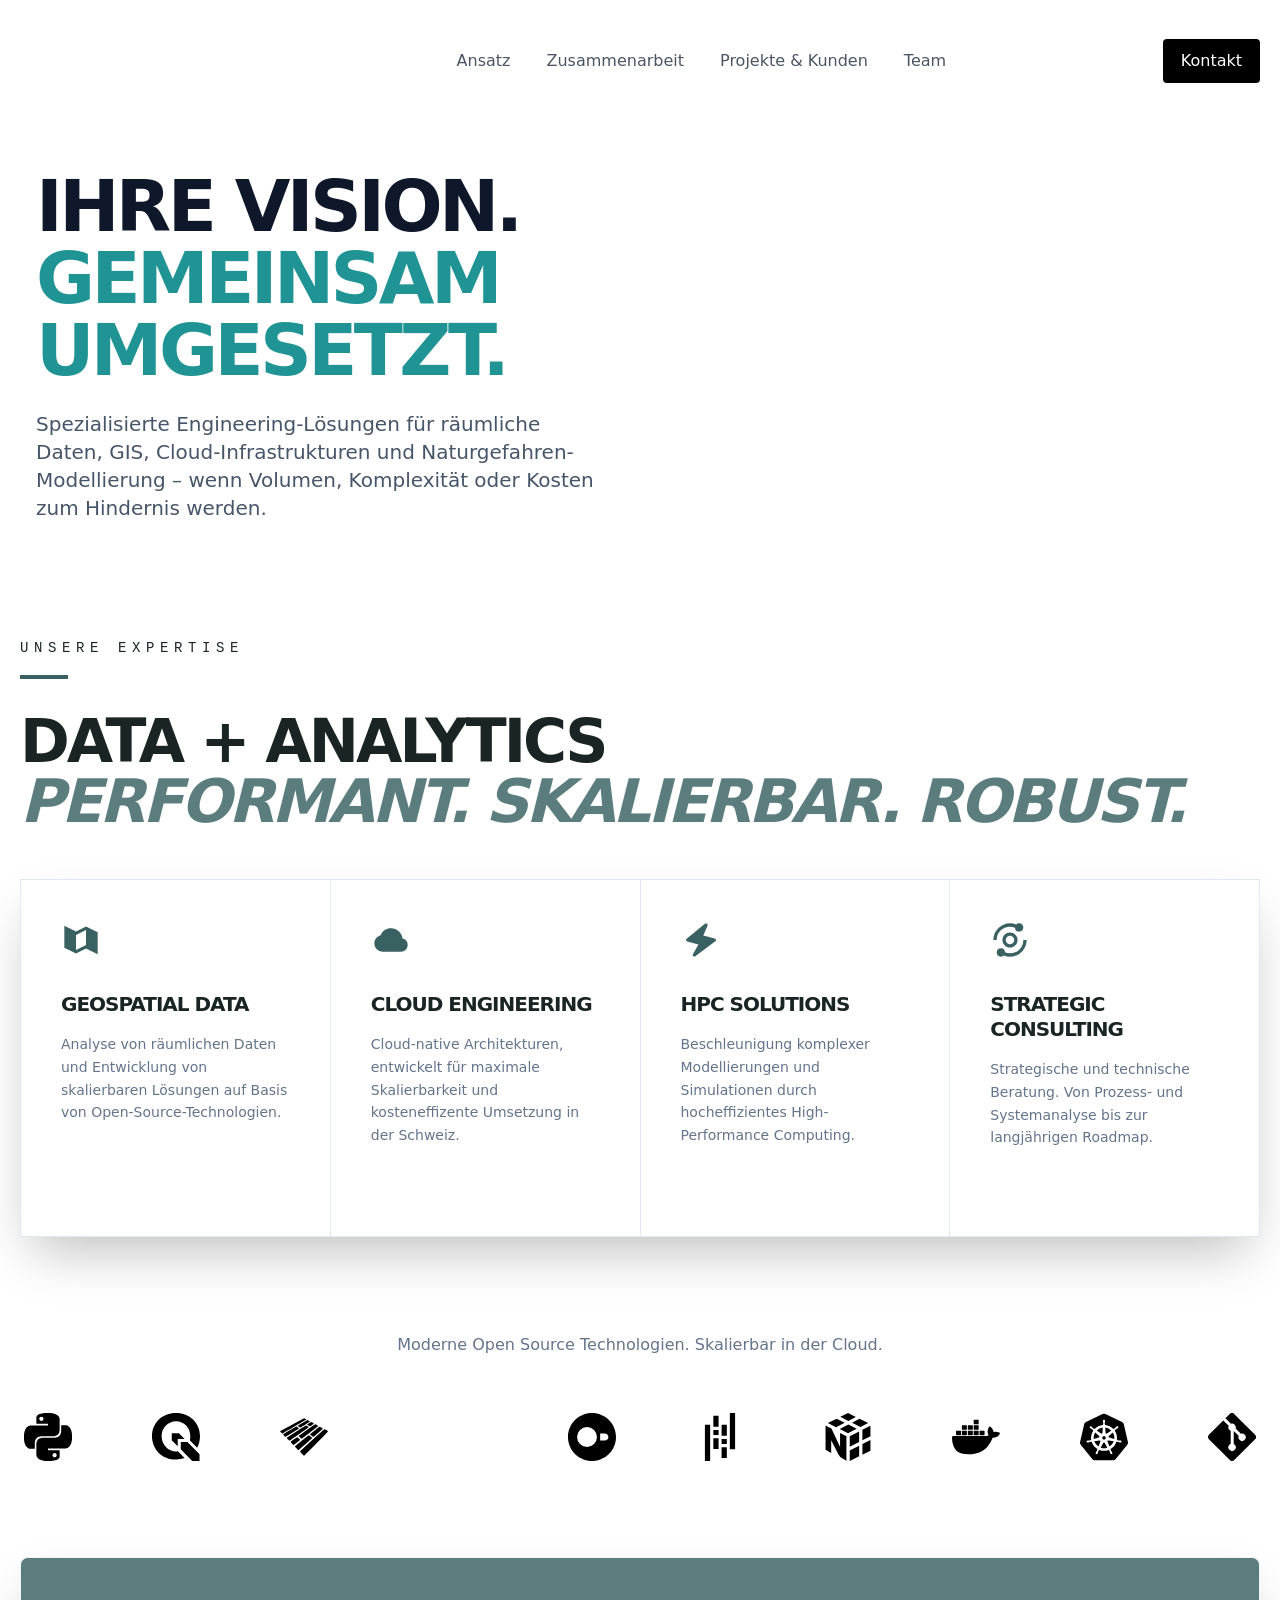
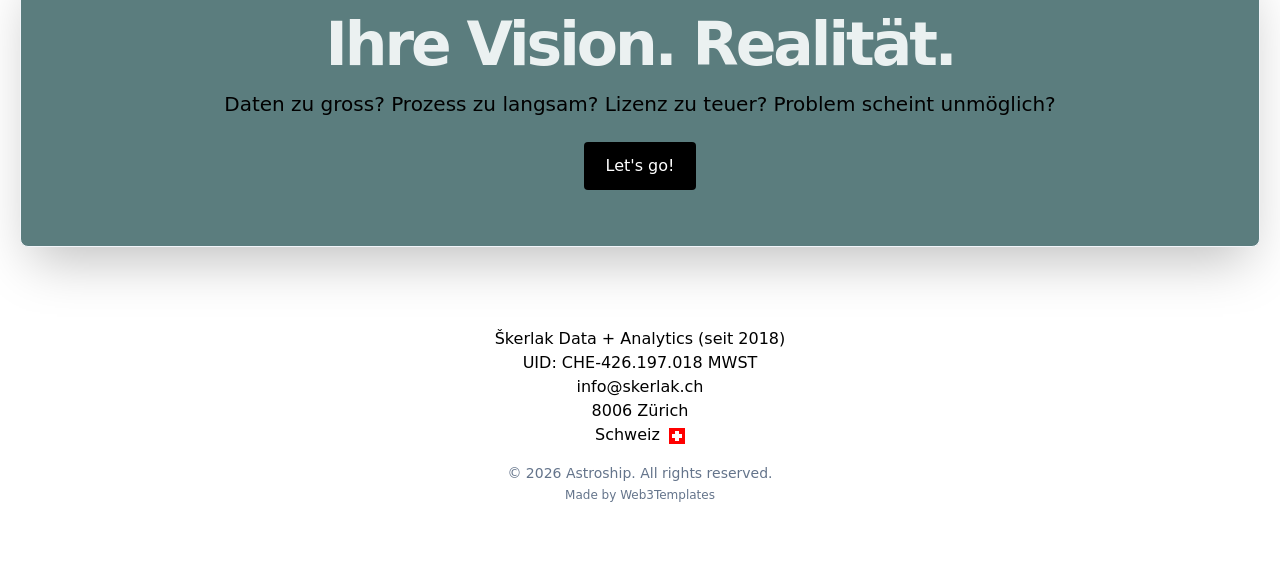
==== index.html @ ff540b98 "fixed contact on mobile" ====
<!DOCTYPE html><html lang="en"> <head><meta charset="UTF-8"><meta name="viewport" content="width=device-width"><link rel="icon" type="image/svg+xml" href="/assets/logos/logo_2026_small.svg"><meta name="generator" content="Astro v5.16.16"><!-- <link rel="preload" as="image" href={src} alt="Hero" /> --><title>Škerlak Data + Analytics</title><link rel="canonical" href="https://bskerlak.github.io/"><meta name="description" content="Astroship is a starter website template for Astro built with TailwindCSS."><meta name="robots" content="index, follow"><meta property="og:title" content="Astroship - Starter Template for Astro"><meta property="og:type" content="website"><meta property="og:image" content="https://bskerlak.github.io/opengraph.jpg"><meta property="og:url" content="https://bskerlak.github.io/"><meta property="og:image:url" content="https://bskerlak.github.io/opengraph.jpg"><meta property="og:image:alt" content="Astroship Homepage Screenshot"><meta name="twitter:card" content="summary_large_image"><meta name="twitter:site" content="@web3templates"><meta name="twitter:creator" content="@surjithctly"><link rel="stylesheet" href="/assets/about.uYW5mLf4.css">
<style>.mask-linear-fade[data-astro-cid-zi4ldr3x]{mask-image:linear-gradient(90deg,#0000,#0000004d 40%,#000000e6,#000);-webkit-mask-image:linear-gradient(90deg,rgba(0,0,0,0) 0%,rgba(0,0,0,.3) 40%,rgba(0,0,0,.9) 70%,rgba(0,0,0,1) 100%);background-color:transparent}
</style></head> <body> <div class="max-w-screen-xl mx-auto px-5">  <header class="flex flex-col lg:flex-row justify-between items-center my-5">  <div class="flex w-full lg:w-auto items-center justify-between"> <a href="/" class="flex items-center gap-3"> <img src="/assets/logo_2026_wide.CNNSGHO0_Z1N1xbp.svg" alt="Site logo" loading="lazy" decoding="async" fetchpriority="auto" width="220" height="82" class="h-auto"> </a> <div class="block lg:hidden"> <button id="astronav-menu" aria-label="Toggle Menu">  <svg fill="currentColor" class="w-4 h-4 text-gray-800" width="24" height="24" viewBox="0 0 24 24" xmlns="http://www.w3.org/2000/svg"> <title>Toggle Menu</title> <path class="astronav-close-icon astronav-toggle hidden" fill-rule="evenodd" clip-rule="evenodd" d="M18.278 16.864a1 1 0 01-1.414 1.414l-4.829-4.828-4.828 4.828a1 1 0 01-1.414-1.414l4.828-4.829-4.828-4.828a1 1 0 011.414-1.414l4.829 4.828 4.828-4.828a1 1 0 111.414 1.414l-4.828 4.829 4.828 4.828z"></path> <path class="astronav-open-icon astronav-toggle" fill-rule="evenodd" d="M4 5h16a1 1 0 010 2H4a1 1 0 110-2zm0 6h16a1 1 0 010 2H4a1 1 0 010-2zm0 6h16a1 1 0 010 2H4a1 1 0 010-2z"></path> </svg>  </button> </div> </div> <nav class="astronav-items astronav-toggle hidden w-full lg:w-auto mt-2 lg:flex lg:mt-0">  <ul class="flex flex-col lg:flex-row lg:gap-3"> <li> <a href="/approach" class="flex lg:px-3 py-2 items-center text-gray-600 hover:text-gray-900"> <span> Ansatz</span>  </a> </li><li> <a href="/collaboration" class="flex lg:px-3 py-2 items-center text-gray-600 hover:text-gray-900"> <span> Zusammenarbeit</span>  </a> </li><li> <a href="/projects" class="flex lg:px-3 py-2 items-center text-gray-600 hover:text-gray-900"> <span> Projekte &amp; Kunden</span>  </a> </li><li> <a href="/about" class="flex lg:px-3 py-2 items-center text-gray-600 hover:text-gray-900"> <span> Team</span>  </a> </li> </ul>  </nav>  <script>(function(){const closeOnClick = false;

["DOMContentLoaded", "astro:after-swap"].forEach((event) => {
  document.addEventListener(event, addListeners);
});

// Function to clone and replace elements
function cloneAndReplace(element) {
  const clone = element.cloneNode(true);
  element.parentNode.replaceChild(clone, element);
}

function addListeners() {
  // Clean up existing listeners
  const oldMenuButton = document.getElementById("astronav-menu");
  if (oldMenuButton) {
    cloneAndReplace(oldMenuButton);
  }

  const oldDropdownMenus = document.querySelectorAll(".astronav-dropdown");
  oldDropdownMenus.forEach((menu) => {
    cloneAndReplace(menu);
  });

  // Mobile nav toggle
  const menuButton = document.getElementById("astronav-menu");
  menuButton && menuButton.addEventListener("click", toggleMobileNav);

  // Dropdown menus
  const dropdownMenus = document.querySelectorAll(".astronav-dropdown");
  dropdownMenus.forEach((menu) => {
    const button = menu.querySelector("button");
    button &&
      button.addEventListener("click", (event) =>
        toggleDropdownMenu(event, menu, dropdownMenus)
      );

    // Handle Submenu Dropdowns
    const dropDownSubmenus = menu.querySelectorAll(
      ".astronav-dropdown-submenu"
    );

    dropDownSubmenus.forEach((submenu) => {
      const submenuButton = submenu.querySelector("button");
      submenuButton &&
        submenuButton.addEventListener("click", (event) => {
          event.stopImmediatePropagation();
          toggleSubmenuDropdown(event, submenu);
        });
    });
  });

  // Clicking away from dropdown will remove the dropdown class
  document.addEventListener("click", closeAllDropdowns);

  if (closeOnClick) {
    handleCloseOnClick();
  }
}

function toggleMobileNav() {
  [...document.querySelectorAll(".astronav-toggle")].forEach((el) => {
    el.classList.toggle("hidden");
  });
}

function toggleDropdownMenu(event, menu, dropdownMenus) {
  toggleMenu(menu);

  // Close one dropdown when selecting another
  Array.from(dropdownMenus)
    .filter((el) => el !== menu && !menu.contains(el))
    .forEach(closeMenu);

  event.stopPropagation();
}

function toggleSubmenuDropdown(event, submenu) {
  event.stopPropagation();
  toggleMenu(submenu);

  // Close sibling submenus at the same nesting level
  const siblingSubmenus = submenu
    .closest(".astronav-dropdown")
    .querySelectorAll(".astronav-dropdown-submenu");
  Array.from(siblingSubmenus)
    .filter((el) => el !== submenu && !submenu.contains(el))
    .forEach(closeMenu);
}

function closeAllDropdowns(event) {
  const dropdownMenus = document.querySelectorAll(".dropdown-toggle");
  const dropdownParent = document.querySelectorAll(
    ".astronav-dropdown, .astronav-dropdown-submenu"
  );
  const isButtonInsideDropdown = [
    ...document.querySelectorAll(
      `.astronav-dropdown button, .astronav-dropdown label, .astronav-dropdown input,
	  .astronav-dropdown-submenu button, .astronav-dropdown-submenu label, .astronav-dropdown-submenu input,
	  #astronav-menu`
    ),
  ].some((button) => button.contains(event.target));
  if (!isButtonInsideDropdown) {
    dropdownMenus.forEach((d) => {
      // console.log("I ran", d);
      // if (!d.contains(event.target)) {
      d.classList.remove("open");
      d.removeAttribute("open");
      d.classList.add("hidden");
      // }
    });
    dropdownParent.forEach((d) => {
      d.classList.remove("open");
      d.removeAttribute("open");
      d.setAttribute("aria-expanded", "false");
    });
  }
}

function toggleMenu(menu) {
  menu.classList.toggle("open");
  const expanded = menu.getAttribute("aria-expanded") === "true";
  menu.setAttribute("aria-expanded", expanded ? "false" : "true");
  menu.hasAttribute("open")
    ? menu.removeAttribute("open")
    : menu.setAttribute("open", "");

  const dropdownToggle = menu.querySelector(".dropdown-toggle");
  const dropdownExpanded = dropdownToggle.getAttribute("aria-expanded");
  dropdownToggle.classList.toggle("hidden");
  dropdownToggle.setAttribute(
    "aria-expanded",
    dropdownExpanded === "true" ? "false" : "true"
  );
}

function closeMenu(menu) {
  // console.log("closing", menu);
  menu.classList.remove("open");
  menu.removeAttribute("open");
  menu.setAttribute("aria-expanded", "false");
  const dropdownToggles = menu.querySelectorAll(".dropdown-toggle");
  dropdownToggles.forEach((toggle) => {
    toggle.classList.add("hidden");
    toggle.setAttribute("aria-expanded", "false");
  });
}

function handleCloseOnClick() {
  const navMenuItems = document.querySelector(".astronav-items");
  const navToggle = document.getElementById("astronav-menu");
  const navLink = navMenuItems && navMenuItems.querySelectorAll("a");

  const MenuIcons = navToggle.querySelectorAll(".astronav-toggle");

  navLink &&
    navLink.forEach((item) => {
      item.addEventListener("click", () => {
        navMenuItems?.classList.add("hidden");
        MenuIcons.forEach((el) => {
          el.classList.toggle("hidden");
        });
      });
    });
}
})();</script> <div> <div class="hidden lg:flex items-center gap-4"> <a href="/contact" class="rounded text-center transition focus-visible:ring-2 ring-offset-2 ring-gray-200 px-4 py-2 bg-black text-white hover:bg-gray-800  border-2 border-transparent">Kontakt </a> </div> </div> </header>  </div>  <div class="max-w-screen-xl mx-auto px-5">  <section class="relative overflow-hidden bg-white" data-astro-cid-zi4ldr3x> <div class="absolute inset-0 z-0 pointer-events-none opacity-20 lg:opacity-100" data-astro-cid-zi4ldr3x> <div class="absolute top-0 right-0 w-full h-full lg:w-3/4 mask-linear-fade" data-astro-cid-zi4ldr3x> <picture data-astro-cid-zi4ldr3x="true"> <source srcset="/assets/mountain_mesh.CcVC2xxp_ZFjyTY.webp 400w, /assets/mountain_mesh.CcVC2xxp_thSeG.webp 800w, /assets/mountain_mesh.CcVC2xxp_ZtHkML.webp 807w" type="image/webp" sizes="100vw">  <img src="/assets/mountain_mesh.CcVC2xxp_Z2isJ8l.png" srcset="/assets/mountain_mesh.CcVC2xxp_Z2u4Xfy.png 400w, /assets/mountain_mesh.CcVC2xxp_Z1ksv5S.png 800w, /assets/mountain_mesh.CcVC2xxp_Z2isJ8l.png 807w" alt="Geospatial terrain mesh of Swiss Alps" sizes="100vw" data-astro-cid-zi4ldr3x="true" loading="lazy" decoding="async" fetchpriority="auto" width="807" height="657" class="w-full h-full object-cover object-right-top"> </picture> </div> </div> <main class="relative z-10 grid lg:grid-cols-2 place-items-center py-8 md:py-12 container mx-auto px-4 max-h-[420px] overflow-hidden" data-astro-cid-zi4ldr3x> <div class="order-2 lg:order-1" data-astro-cid-zi4ldr3x> <h1 class="text-5xl lg:text-7xl font-black text-slate-900 uppercase tracking-tighter leading-[0.9]" data-astro-cid-zi4ldr3x>
Ihre Vision. <span class="text-brand-teal" data-astro-cid-zi4ldr3x>Gemeinsam umgesetzt.</span> </h1> <p class="text-lg md:text-xl mt-6 text-slate-600 max-w-xl leading-relaxed" data-astro-cid-zi4ldr3x>
Spezialisierte Engineering-Lösungen für räumliche Daten, GIS, Cloud-Infrastrukturen und Naturgefahren-Modellierung – wenn Volumen, Komplexität oder Kosten zum Hindernis werden.
</p> </div> </main> </section>  <div class="mt-24 mb-12"> <h2 class="text-brand-dark font-mono text-[14px] uppercase tracking-[0.4em] mb-4">Unsere Expertise</h2> <div class="w-12 h-1 bg-brand-deep mb-8"></div> <h3 class="text-4xl lg:text-6xl font-black text-brand-dark uppercase tracking-tighter leading-none">
Data + Analytics <br> <span class="text-brand-muted italic">Performant. Skalierbar. Robust.</span> </h3> </div> <div class="grid md:grid-cols-2 lg:grid-cols-4 gap-px bg-slate-200 border border-slate-200 shadow-2xl"> <div class="bg-white p-10 hover:bg-brand-light transition-all group min-h-[320px] flex flex-col justify-between"> <div> <div class="text-brand-deep mb-8 transform group-hover:scale-110 transition-transform"> <svg width="1em" height="1em" class="w-10 h-10" data-icon="bx:bxs-map-alt">   <symbol id="ai:bx:bxs-map-alt" viewBox="0 0 24 24"><path d="M9 6.882l-7-3.5v13.236l7 3.5l6-3l7 3.5V7.382l-7-3.5l-6 3zM15 15l-6 3V9l6-3v9z" fill="currentColor"/></symbol><use href="#ai:bx:bxs-map-alt"></use>  </svg> </div> <h3 class="font-bold text-xl uppercase tracking-tighter leading-tight mb-4 text-brand-dark"> Geospatial Data </h3> <p class="text-slate-500 text-sm leading-relaxed">Analyse von räumlichen Daten und Entwicklung von skalierbaren Lösungen auf Basis von Open-Source-Technologien.</p> </div> <div class="mt-8 text-[10px] font-mono text-brand-muted opacity-0 group-hover:opacity-100 transition-opacity uppercase tracking-widest"> Offen. Flexibel. Zukunftssicher. </div> </div><div class="bg-white p-10 hover:bg-brand-light transition-all group min-h-[320px] flex flex-col justify-between"> <div> <div class="text-brand-deep mb-8 transform group-hover:scale-110 transition-transform"> <svg width="1em" height="1em" class="w-10 h-10" data-icon="bx:bxs-cloud">   <symbol id="ai:bx:bxs-cloud" viewBox="0 0 24 24"><path d="M18.944 11.112C18.507 7.67 15.56 5 12 5C9.244 5 6.85 6.611 5.757 9.15C3.609 9.792 2 11.82 2 14c0 2.757 2.243 5 5 5h11c2.206 0 4-1.794 4-4a4.01 4.01 0 0 0-3.056-3.888z" fill="currentColor"/></symbol><use href="#ai:bx:bxs-cloud"></use>  </svg> </div> <h3 class="font-bold text-xl uppercase tracking-tighter leading-tight mb-4 text-brand-dark"> Cloud Engineering </h3> <p class="text-slate-500 text-sm leading-relaxed">Cloud-native Architekturen, entwickelt für maximale Skalierbarkeit und kosteneffizente Umsetzung in der Schweiz.</p> </div> <div class="mt-8 text-[10px] font-mono text-brand-muted opacity-0 group-hover:opacity-100 transition-opacity uppercase tracking-widest"> Skalierbar. Sicher. Effizient. </div> </div><div class="bg-white p-10 hover:bg-brand-light transition-all group min-h-[320px] flex flex-col justify-between"> <div> <div class="text-brand-deep mb-8 transform group-hover:scale-110 transition-transform"> <svg width="1em" height="1em" class="w-10 h-10" data-icon="bx:bxs-zap">   <symbol id="ai:bx:bxs-zap" viewBox="0 0 24 24"><path d="M20.98 11.802a.995.995 0 0 0-.738-.771l-6.86-1.716l2.537-5.921a.998.998 0 0 0-.317-1.192a.996.996 0 0 0-1.234.024l-11 9a1 1 0 0 0 .39 1.744l6.719 1.681l-3.345 5.854A1.001 1.001 0 0 0 8 22a.995.995 0 0 0 .6-.2l12-9a1 1 0 0 0 .38-.998z" fill="currentColor"/></symbol><use href="#ai:bx:bxs-zap"></use>  </svg> </div> <h3 class="font-bold text-xl uppercase tracking-tighter leading-tight mb-4 text-brand-dark"> HPC Solutions </h3> <p class="text-slate-500 text-sm leading-relaxed">Beschleunigung komplexer Modellierungen und Simulationen durch hocheffizientes High-Performance Computing.</p> </div> <div class="mt-8 text-[10px] font-mono text-brand-muted opacity-0 group-hover:opacity-100 transition-opacity uppercase tracking-widest"> Extreme Leistung. Swiss Made. </div> </div><div class="bg-white p-10 hover:bg-brand-light transition-all group min-h-[320px] flex flex-col justify-between"> <div> <div class="text-brand-deep mb-8 transform group-hover:scale-110 transition-transform"> <svg width="1em" height="1em" class="w-10 h-10" data-icon="bx:bx-analyse">   <symbol id="ai:bx:bx-analyse" viewBox="0 0 24 24"><path fill="currentColor" d="M2 12h2a8 8 0 0 1 2.337-5.663a7.9 7.9 0 0 1 2.542-1.71a8.12 8.12 0 0 1 6.13-.041A2.49 2.49 0 0 0 17.5 7C18.886 7 20 5.886 20 4.5S18.886 2 17.5 2c-.689 0-1.312.276-1.763.725c-2.431-.973-5.223-.958-7.635.059a9.9 9.9 0 0 0-3.18 2.139a9.9 9.9 0 0 0-2.14 3.179A10 10 0 0 0 2 12m17.373 3.122c-.401.952-.977 1.808-1.71 2.541s-1.589 1.309-2.542 1.71a8.12 8.12 0 0 1-6.13.041A2.49 2.49 0 0 0 6.5 17C5.114 17 4 18.114 4 19.5S5.114 22 6.5 22c.689 0 1.312-.276 1.763-.725A10 10 0 0 0 12 22a9.98 9.98 0 0 0 9.217-6.102A10 10 0 0 0 22 12h-2a8 8 0 0 1-.627 3.122"/><path fill="currentColor" d="M12 7.462c-2.502 0-4.538 2.036-4.538 4.538S9.498 16.538 12 16.538s4.538-2.036 4.538-4.538S14.502 7.462 12 7.462m0 7.076c-1.399 0-2.538-1.139-2.538-2.538S10.601 9.462 12 9.462s2.538 1.139 2.538 2.538s-1.139 2.538-2.538 2.538"/></symbol><use href="#ai:bx:bx-analyse"></use>  </svg> </div> <h3 class="font-bold text-xl uppercase tracking-tighter leading-tight mb-4 text-brand-dark"> Strategic Consulting </h3> <p class="text-slate-500 text-sm leading-relaxed">Strategische und technische Beratung. Von Prozess- und Systemanalyse bis zur langjährigen Roadmap.</p> </div> <div class="mt-8 text-[10px] font-mono text-brand-muted opacity-0 group-hover:opacity-100 transition-opacity uppercase tracking-widest"> Klarheit ermöglicht Resultate. </div> </div> </div> <div class="mt-24"> <h2 class="text-center text-slate-500">Moderne Open Source Technologien. Skalierbar in der Cloud.</h2> <div class="flex gap-8 md:gap-20 items-center justify-center mt-10 flex-wrap"> <svg width="1em" height="1em" class="size-8 md:size-12" data-icon="simple-icons:python">   <symbol id="ai:simple-icons:python" viewBox="0 0 24 24"><path fill="currentColor" d="m14.25.18l.9.2l.73.26l.59.3l.45.32l.34.34l.25.34l.16.33l.1.3l.04.26l.02.2l-.01.13V8.5l-.05.63l-.13.55l-.21.46l-.26.38l-.3.31l-.33.25l-.35.19l-.35.14l-.33.1l-.3.07l-.26.04l-.21.02H8.77l-.69.05l-.59.14l-.5.22l-.41.27l-.33.32l-.27.35l-.2.36l-.15.37l-.1.35l-.07.32l-.04.27l-.02.21v3.06H3.17l-.21-.03l-.28-.07l-.32-.12l-.35-.18l-.36-.26l-.36-.36l-.35-.46l-.32-.59l-.28-.73l-.21-.88l-.14-1.05l-.05-1.23l.06-1.22l.16-1.04l.24-.87l.32-.71l.36-.57l.4-.44l.42-.33l.42-.24l.4-.16l.36-.1l.32-.05l.24-.01h.16l.06.01h8.16v-.83H6.18l-.01-2.75l-.02-.37l.05-.34l.11-.31l.17-.28l.25-.26l.31-.23l.38-.2l.44-.18l.51-.15l.58-.12l.64-.1l.71-.06l.77-.04l.84-.02l1.27.05zm-6.3 1.98l-.23.33l-.08.41l.08.41l.23.34l.33.22l.41.09l.41-.09l.33-.22l.23-.34l.08-.41l-.08-.41l-.23-.33l-.33-.22l-.41-.09l-.41.09zm13.09 3.95l.28.06l.32.12l.35.18l.36.27l.36.35l.35.47l.32.59l.28.73l.21.88l.14 1.04l.05 1.23l-.06 1.23l-.16 1.04l-.24.86l-.32.71l-.36.57l-.4.45l-.42.33l-.42.24l-.4.16l-.36.09l-.32.05l-.24.02l-.16-.01h-8.22v.82h5.84l.01 2.76l.02.36l-.05.34l-.11.31l-.17.29l-.25.25l-.31.24l-.38.2l-.44.17l-.51.15l-.58.13l-.64.09l-.71.07l-.77.04l-.84.01l-1.27-.04l-1.07-.14l-.9-.2l-.73-.25l-.59-.3l-.45-.33l-.34-.34l-.25-.34l-.16-.33l-.1-.3l-.04-.25l-.02-.2l.01-.13v-5.34l.05-.64l.13-.54l.21-.46l.26-.38l.3-.32l.33-.24l.35-.2l.35-.14l.33-.1l.3-.06l.26-.04l.21-.02l.13-.01h5.84l.69-.05l.59-.14l.5-.21l.41-.28l.33-.32l.27-.35l.2-.36l.15-.36l.1-.35l.07-.32l.04-.28l.02-.21V6.07h2.09l.14.01zm-6.47 14.25l-.23.33l-.08.41l.08.41l.23.33l.33.23l.41.08l.41-.08l.33-.23l.23-.33l.08-.41l-.08-.41l-.23-.33l-.33-.23l-.41-.08l-.41.08z"/></symbol><use href="#ai:simple-icons:python"></use>  </svg> <svg width="1em" height="1em" class="size-8 md:size-12" data-icon="simple-icons:qgis">   <symbol id="ai:simple-icons:qgis" viewBox="0 0 24 24"><path fill="currentColor" d="M12.879 13.006v3.65l-3.004-3.048v-3.495h3.582l2.852 2.893zm10.886 7.606V24h-3.654l-5.73-5.9v-3.55h3.354zm-10.828-1.448l3.372 3.371c-1.309.442-2.557.726-4.325.726C5.136 23.26 0 18.243 0 11.565C0 4.92 5.136 0 11.984 0C18.864 0 24 4.952 24 11.565c0 2.12-.523 4.076-1.457 5.759l-3.625-3.725a8.4 8.4 0 0 0 .24-2.005c0-4.291-3.148-7.527-7.1-7.527c-3.954 0-7.248 3.236-7.248 7.527s3.33 7.6 7.247 7.6c.548 0 .661.017.88-.03"/></symbol><use href="#ai:simple-icons:qgis"></use>  </svg> <svg width="1em" height="1em" class="size-8 md:size-12" data-icon="simple-icons:apacheparquet">   <symbol id="ai:simple-icons:apacheparquet" viewBox="0 0 24 24"><path fill="currentColor" d="M10.953 20.391c-.95-1.013-.978-1.057-.807-1.248c.27-.304 11.811-10.868 11.977-10.964c.143-.083 1.558.6 1.867.902c.119.115-.8 1.098-5.817 6.218c-3.277 3.345-6.021 6.095-6.097 6.112c-.076.016-.582-.442-1.123-1.02M8.333 17.7c-.511-.515-.835-.92-.803-1.003c.058-.152 6.693-5.515 6.817-5.51c.153.005 1.714 1.191 1.714 1.302c0 .116-6.67 6.073-6.8 6.073c-.038 0-.456-.388-.928-.862M5.91 15.227c-.4-.448-.652-.81-.598-.86c.28-.26 3.164-2.26 3.26-2.26c.154.002 1.547 1.196 1.547 1.327c0 .161-3.124 2.566-3.334 2.566c-.1 0-.494-.348-.875-.773m-1.988-2.04c-.574-.58-.642-.69-.512-.81c.187-.174 9.357-6.094 9.545-6.162c.146-.053 1.417.716 1.417.858c0 .102-9.401 6.685-9.63 6.744c-.091.023-.435-.241-.82-.63m6.117-.935c-.379-.314-.687-.626-.684-.692c.002-.066.337-.354.743-.64c.406-.285 2.227-1.587 4.046-2.894s3.383-2.376 3.474-2.376c.245 0 1.485.717 1.445.835c-.057.173-8.012 6.336-8.179 6.337c-.086 0-.467-.256-.845-.57m-7.963-.923c-.452-.478-.518-.593-.4-.701c.103-.093 5.783-3.449 6.47-3.821c.114-.062 1.318.807 1.28.922c-.05.15-6.456 4.172-6.645 4.172c-.09 0-.408-.257-.705-.572m13.735.038c-.416-.298-.772-.59-.792-.65c-.028-.083 3.74-3.215 4.595-3.818c.166-.118.297-.079 1.01.301c.45.24.818.485.817.545c-.002.152-4.487 4.098-4.7 4.135c-.096.016-.515-.214-.93-.513M.547 9.707L0 9.156l.243-.158c.133-.086 2.841-1.563 6.018-3.282l5.775-3.126l.553.27c.303.15.552.322.552.384c0 .084-11.875 7.018-12.02 7.018c-.015 0-.274-.249-.574-.553zm8.88-2.79c-.269-.2-.487-.418-.487-.483s1.083-.755 2.406-1.534l2.405-1.417l.617.33c.34.18.617.363.617.406c0 .122-4.715 3.07-4.904 3.067c-.092-.001-.387-.167-.655-.368Zm4.816-.612c-.325-.2-.589-.418-.588-.484c.002-.112 1.64-1.209 1.909-1.279c.123-.032 1.226.55 1.315.694c.027.044-.031.15-.128.237c-.333.296-1.7 1.202-1.81 1.199c-.06-.002-.374-.167-.698-.367"/></symbol><use href="#ai:simple-icons:apacheparquet"></use>  </svg> <img class="size-8 md:size-20" src="/assets/logos/arrow-logo_vertical_black-txt_transparent-bg.svg"> <svg width="1em" height="1em" class="size-8 md:size-12" data-icon="simple-icons:duckdb">   <symbol id="ai:simple-icons:duckdb" viewBox="0 0 24 24"><path fill="currentColor" d="M12 0C5.363 0 0 5.363 0 12s5.363 12 12 12s12-5.363 12-12S18.637 0 12 0M9.502 7.03a4.974 4.974 0 0 1 4.97 4.97a4.974 4.974 0 0 1-4.97 4.97A4.974 4.974 0 0 1 4.532 12a4.974 4.974 0 0 1 4.97-4.97m6.563 3.183h2.351c.98 0 1.787.782 1.787 1.762s-.807 1.789-1.787 1.789h-2.351z"/></symbol><use href="#ai:simple-icons:duckdb"></use>  </svg> <svg width="1em" height="1em" class="size-8 md:size-12" data-icon="simple-icons:pandas">   <symbol id="ai:simple-icons:pandas" viewBox="0 0 24 24"><path fill="currentColor" d="M16.922 0h2.623v18.104h-2.623zm-4.126 12.94h2.623v2.57h-2.623zm0-7.037h2.623v5.446h-2.623zm0 11.197h2.623v5.446h-2.623zM4.456 5.896h2.622V24H4.455zm4.213 2.559h2.623v2.57H8.67zm0 4.151h2.623v5.447H8.67zm0-11.187h2.623v5.446H8.67Z"/></symbol><use href="#ai:simple-icons:pandas"></use>  </svg> <svg width="1em" height="1em" class="size-8 md:size-12" data-icon="simple-icons:numpy">   <symbol id="ai:simple-icons:numpy" viewBox="0 0 24 24"><path fill="currentColor" d="m10.315 4.876l-4.01-2.024l-4.401 2.196l4.118 2.068zm1.838.928l4.205 2.122l-4.363 2.19l-4.125-2.07zm5.615-2.922l4.32 2.166l-3.863 1.94l-4.213-2.125zM15.91 1.95L12.021 0L8.174 1.92l4.007 2.02zm-3.04 16.744V24l4.711-2.35l-.005-5.31zm4.704-4.206l-.005-5.253l-4.699 2.336v5.254zm5.655-.984v5.327l-4.018 2.005l-.002-5.303zm0-1.863v-5.22l-4.025 2.001l.003 5.264zm-12.022-.07L8.033 9.976v6.895s-3.88-8.257-4.24-8.998c-.046-.096-.237-.201-.285-.227A358 358 0 0 0 .773 6.25v12.18l2.82 1.508V13.57s3.84 7.378 3.878 7.458c.04.08.425.858.837 1.132c.548.363 2.899 1.776 2.899 1.776z"/></symbol><use href="#ai:simple-icons:numpy"></use>  </svg> <svg width="1em" height="1em" class="size-8 md:size-12" data-icon="simple-icons:docker">   <symbol id="ai:simple-icons:docker" viewBox="0 0 24 24"><path fill="currentColor" d="M13.983 11.078h2.119a.186.186 0 0 0 .186-.185V9.006a.186.186 0 0 0-.186-.186h-2.119a.185.185 0 0 0-.185.185v1.888c0 .102.083.185.185.185m-2.954-5.43h2.118a.186.186 0 0 0 .186-.186V3.574a.186.186 0 0 0-.186-.185h-2.118a.185.185 0 0 0-.185.185v1.888c0 .102.082.185.185.185m0 2.716h2.118a.187.187 0 0 0 .186-.186V6.29a.186.186 0 0 0-.186-.185h-2.118a.185.185 0 0 0-.185.185v1.887c0 .102.082.185.185.186m-2.93 0h2.12a.186.186 0 0 0 .184-.186V6.29a.185.185 0 0 0-.185-.185H8.1a.185.185 0 0 0-.185.185v1.887c0 .102.083.185.185.186m-2.964 0h2.119a.186.186 0 0 0 .185-.186V6.29a.185.185 0 0 0-.185-.185H5.136a.186.186 0 0 0-.186.185v1.887c0 .102.084.185.186.186m5.893 2.715h2.118a.186.186 0 0 0 .186-.185V9.006a.186.186 0 0 0-.186-.186h-2.118a.185.185 0 0 0-.185.185v1.888c0 .102.082.185.185.185m-2.93 0h2.12a.185.185 0 0 0 .184-.185V9.006a.185.185 0 0 0-.184-.186h-2.12a.185.185 0 0 0-.184.185v1.888c0 .102.083.185.185.185m-2.964 0h2.119a.185.185 0 0 0 .185-.185V9.006a.185.185 0 0 0-.184-.186h-2.12a.186.186 0 0 0-.186.186v1.887c0 .102.084.185.186.185m-2.92 0h2.12a.185.185 0 0 0 .184-.185V9.006a.185.185 0 0 0-.184-.186h-2.12a.185.185 0 0 0-.184.185v1.888c0 .102.082.185.185.185M23.763 9.89c-.065-.051-.672-.51-1.954-.51q-.508.001-1.01.087c-.248-1.7-1.653-2.53-1.716-2.566l-.344-.199l-.226.327c-.284.438-.49.922-.612 1.43c-.23.97-.09 1.882.403 2.661c-.595.332-1.55.413-1.744.42H.751a.75.75 0 0 0-.75.748a11.4 11.4 0 0 0 .692 4.062c.545 1.428 1.355 2.48 2.41 3.124c1.18.723 3.1 1.137 5.275 1.137a15.7 15.7 0 0 0 2.93-.266a12.3 12.3 0 0 0 3.823-1.389a10.5 10.5 0 0 0 2.61-2.136c1.252-1.418 1.998-2.997 2.553-4.4h.221c1.372 0 2.215-.549 2.68-1.009c.309-.293.55-.65.707-1.046l.098-.288Z"/></symbol><use href="#ai:simple-icons:docker"></use>  </svg> <svg width="1em" height="1em" class="size-8 md:size-12" data-icon="simple-icons:kubernetes">   <symbol id="ai:simple-icons:kubernetes" viewBox="0 0 24 24"><path fill="currentColor" d="m10.204 14.35l.007.01l-.999 2.413a5.17 5.17 0 0 1-2.075-2.597l2.578-.437l.004.005a.44.44 0 0 1 .484.606zm-.833-2.129a.44.44 0 0 0 .173-.756l.002-.011L7.585 9.7a5.14 5.14 0 0 0-.73 3.255l2.514-.725zm1.145-1.98a.44.44 0 0 0 .699-.337l.01-.005l.15-2.62a5.14 5.14 0 0 0-3.01 1.442l2.147 1.523zm.76 2.75l.723.349l.722-.347l.18-.78l-.5-.623h-.804l-.5.623l.179.779zm1.5-3.095a.44.44 0 0 0 .7.336l.008.003l2.134-1.513a5.2 5.2 0 0 0-2.992-1.442l.148 2.615zm10.876 5.97l-5.773 7.181a1.6 1.6 0 0 1-1.248.594l-9.261.003a1.6 1.6 0 0 1-1.247-.596l-5.776-7.18a1.58 1.58 0 0 1-.307-1.34L2.1 5.573c.108-.47.425-.864.863-1.073L11.305.513a1.6 1.6 0 0 1 1.385 0l8.345 3.985c.438.209.755.604.863 1.073l2.062 8.955c.108.47-.005.963-.308 1.34m-3.289-2.057c-.042-.01-.103-.026-.145-.034c-.174-.033-.315-.025-.479-.038c-.35-.037-.638-.067-.895-.148c-.105-.04-.18-.165-.216-.216l-.201-.059a6.5 6.5 0 0 0-.105-2.332a6.5 6.5 0 0 0-.936-2.163c.052-.047.15-.133.177-.159c.008-.09.001-.183.094-.282c.197-.185.444-.338.743-.522c.142-.084.273-.137.415-.242c.032-.024.076-.062.11-.089c.24-.191.295-.52.123-.736s-.506-.236-.745-.045c-.034.027-.08.062-.111.088c-.134.116-.217.23-.33.35c-.246.25-.45.458-.673.609c-.097.056-.239.037-.303.033l-.19.135a6.55 6.55 0 0 0-4.146-2.003l-.012-.223c-.065-.062-.143-.115-.163-.25c-.022-.268.015-.557.057-.905c.023-.163.061-.298.068-.475c.001-.04-.001-.099-.001-.142c0-.306-.224-.555-.5-.555c-.275 0-.499.249-.499.555l.001.014c0 .041-.002.092 0 .128c.006.177.044.312.067.475c.042.348.078.637.056.906a.55.55 0 0 1-.162.258l-.012.211a6.42 6.42 0 0 0-4.166 2.003l-.18-.128c-.09.012-.18.04-.297-.029c-.223-.15-.427-.358-.673-.608c-.113-.12-.195-.234-.329-.349l-.111-.088a.6.6 0 0 0-.348-.132a.48.48 0 0 0-.398.176c-.172.216-.117.546.123.737l.007.005l.104.083c.142.105.272.159.414.242c.299.185.546.338.743.522c.076.082.09.226.1.288l.16.143a6.46 6.46 0 0 0-1.02 4.506l-.208.06c-.055.072-.133.184-.215.217c-.257.081-.546.11-.895.147c-.164.014-.305.006-.48.039c-.037.007-.09.02-.133.03l-.004.002l-.007.002c-.295.071-.484.342-.423.608c.061.267.349.429.645.365l.007-.001l.01-.003l.129-.029c.17-.046.294-.113.448-.172c.33-.118.604-.217.87-.256c.112-.009.23.069.288.101l.217-.037a6.5 6.5 0 0 0 2.88 3.596l-.09.218c.033.084.069.199.044.282c-.097.252-.263.517-.452.813c-.091.136-.185.242-.268.399c-.02.037-.045.095-.064.134c-.128.275-.034.591.213.71c.248.12.556-.007.69-.282v-.002c.02-.039.046-.09.062-.127c.07-.162.094-.301.144-.458c.132-.332.205-.68.387-.897c.05-.06.13-.082.215-.105l.113-.205a6.45 6.45 0 0 0 4.609.012l.106.192c.086.028.18.042.256.155c.136.232.229.507.342.84c.05.156.074.295.145.457c.016.037.043.09.062.129c.133.276.442.402.69.282c.247-.118.341-.435.213-.71c-.02-.039-.045-.096-.065-.134c-.083-.156-.177-.261-.268-.398c-.19-.296-.346-.541-.443-.793c-.04-.13.007-.21.038-.294c-.018-.022-.059-.144-.083-.202a6.5 6.5 0 0 0 2.88-3.622c.064.01.176.03.213.038c.075-.05.144-.114.28-.104c.266.039.54.138.87.256c.154.06.277.128.448.173c.036.01.088.019.13.028l.009.003l.007.001c.297.064.584-.098.645-.365c.06-.266-.128-.537-.423-.608M16.4 9.701l-1.95 1.746v.005a.44.44 0 0 0 .173.757l.003.01l2.526.728a5.2 5.2 0 0 0-.108-1.674A5.2 5.2 0 0 0 16.4 9.7zm-4.013 5.325a.44.44 0 0 0-.404-.232a.44.44 0 0 0-.372.233h-.002l-1.268 2.292a5.16 5.16 0 0 0 3.326.003l-1.27-2.296zm1.888-1.293a.44.44 0 0 0-.27.036a.44.44 0 0 0-.214.572l-.003.004l1.01 2.438a5.15 5.15 0 0 0 2.081-2.615l-2.6-.44z"/></symbol><use href="#ai:simple-icons:kubernetes"></use>  </svg> <svg width="1em" height="1em" class="size-8 md:size-12" data-icon="simple-icons:git">   <symbol id="ai:simple-icons:git" viewBox="0 0 24 24"><path fill="currentColor" d="M23.546 10.93L13.067.452a1.55 1.55 0 0 0-2.188 0L8.708 2.627l2.76 2.76a1.838 1.838 0 0 1 2.327 2.341l2.658 2.66a1.838 1.838 0 0 1 1.9 3.039a1.837 1.837 0 0 1-2.6 0a1.85 1.85 0 0 1-.404-1.996L12.86 8.955v6.525c.176.086.342.203.488.348a1.85 1.85 0 0 1 0 2.6a1.844 1.844 0 0 1-2.609 0a1.834 1.834 0 0 1 0-2.598c.182-.18.387-.316.605-.406V8.835a1.834 1.834 0 0 1-.996-2.41L7.636 3.7L.45 10.881c-.6.605-.6 1.584 0 2.189l10.48 10.477a1.545 1.545 0 0 0 2.186 0l10.43-10.43a1.544 1.544 0 0 0 0-2.187"/></symbol><use href="#ai:simple-icons:git"></use>  </svg> </div> </div> <div class="bg-brand-muted p-10 md:px-14 md:py-14 mt-20 container mx-auto px-4 rounded-lg shadow-2xl flex flex-col items-center text-center border border-slate-100"> <h2 class="text-brand-light text-4xl md:text-6xl font-black tracking-tighter leading-none">
Ihre Vision. Realität.
</h2> <p class="text-brand-muted-500 mt-4 text-lg md:text-xl">
Daten zu gross? Prozess zu langsam? Lizenz zu teuer? Problem scheint unmöglich?
</p> <div class="flex mt-6 text-brand-teal"> <a href="/contact" class="rounded text-center transition focus-visible:ring-2 ring-offset-2 ring-gray-200 px-5 py-2.5 bg-black text-white hover:bg-gray-800  border-2 border-transparent">Let's go! </a> </div> </div>  </div>  <footer class="my-20"> <div class="text-center"> <p>Škerlak Data + Analytics (seit 2018)</p> <p>UID: CHE-426.197.018 MWST</p> <p><a href="mailto:info@skerlak.ch" class="hover:underline">info@skerlak.ch</a></p> <p> 8006 Zürich </p> <p>Schweiz
<span class="inline-block ml-1 align-middle" aria-label="Swiss flag"> <svg xmlns="http://www.w3.org/2000/svg" viewBox="0 0 512 512" width="16" height="16"> <rect width="512" height="512" fill="#FF0000"></rect> <rect x="192" y="96" width="128" height="320" fill="#fff"></rect> <rect x="96" y="192" width="320" height="128" fill="#fff"></rect> </svg> </span> </p> </div> <!--
    Can we ask you a favor 🙏
    Please keep this backlink on your website if possible.
    or Purchase a commercial license from https://web3templates.com
  --> <p class="text-center text-sm text-slate-500 mt-4">
© 2026 Astroship. All rights reserved.
</p> <p class="text-center text-xs text-slate-500 mt-1">
Made by <a href="https://web3templates.com" target="_blank" rel="noopener" class="hover:underline">
Web3Templates
</a> </p> </footer>  </body> </html>
---- assets/about.uYW5mLf4.css ----
*,:before,:after{--tw-border-spacing-x: 0;--tw-border-spacing-y: 0;--tw-translate-x: 0;--tw-translate-y: 0;--tw-rotate: 0;--tw-skew-x: 0;--tw-skew-y: 0;--tw-scale-x: 1;--tw-scale-y: 1;--tw-pan-x: ;--tw-pan-y: ;--tw-pinch-zoom: ;--tw-scroll-snap-strictness: proximity;--tw-gradient-from-position: ;--tw-gradient-via-position: ;--tw-gradient-to-position: ;--tw-ordinal: ;--tw-slashed-zero: ;--tw-numeric-figure: ;--tw-numeric-spacing: ;--tw-numeric-fraction: ;--tw-ring-inset: ;--tw-ring-offset-width: 0px;--tw-ring-offset-color: #fff;--tw-ring-color: rgb(59 130 246 / .5);--tw-ring-offset-shadow: 0 0 #0000;--tw-ring-shadow: 0 0 #0000;--tw-shadow: 0 0 #0000;--tw-shadow-colored: 0 0 #0000;--tw-blur: ;--tw-brightness: ;--tw-contrast: ;--tw-grayscale: ;--tw-hue-rotate: ;--tw-invert: ;--tw-saturate: ;--tw-sepia: ;--tw-drop-shadow: ;--tw-backdrop-blur: ;--tw-backdrop-brightness: ;--tw-backdrop-contrast: ;--tw-backdrop-grayscale: ;--tw-backdrop-hue-rotate: ;--tw-backdrop-invert: ;--tw-backdrop-opacity: ;--tw-backdrop-saturate: ;--tw-backdrop-sepia: ;--tw-contain-size: ;--tw-contain-layout: ;--tw-contain-paint: ;--tw-contain-style: }::backdrop{--tw-border-spacing-x: 0;--tw-border-spacing-y: 0;--tw-translate-x: 0;--tw-translate-y: 0;--tw-rotate: 0;--tw-skew-x: 0;--tw-skew-y: 0;--tw-scale-x: 1;--tw-scale-y: 1;--tw-pan-x: ;--tw-pan-y: ;--tw-pinch-zoom: ;--tw-scroll-snap-strictness: proximity;--tw-gradient-from-position: ;--tw-gradient-via-position: ;--tw-gradient-to-position: ;--tw-ordinal: ;--tw-slashed-zero: ;--tw-numeric-figure: ;--tw-numeric-spacing: ;--tw-numeric-fraction: ;--tw-ring-inset: ;--tw-ring-offset-width: 0px;--tw-ring-offset-color: #fff;--tw-ring-color: rgb(59 130 246 / .5);--tw-ring-offset-shadow: 0 0 #0000;--tw-ring-shadow: 0 0 #0000;--tw-shadow: 0 0 #0000;--tw-shadow-colored: 0 0 #0000;--tw-blur: ;--tw-brightness: ;--tw-contrast: ;--tw-grayscale: ;--tw-hue-rotate: ;--tw-invert: ;--tw-saturate: ;--tw-sepia: ;--tw-drop-shadow: ;--tw-backdrop-blur: ;--tw-backdrop-brightness: ;--tw-backdrop-contrast: ;--tw-backdrop-grayscale: ;--tw-backdrop-hue-rotate: ;--tw-backdrop-invert: ;--tw-backdrop-opacity: ;--tw-backdrop-saturate: ;--tw-backdrop-sepia: ;--tw-contain-size: ;--tw-contain-layout: ;--tw-contain-paint: ;--tw-contain-style: }*,:before,:after{box-sizing:border-box;border-width:0;border-style:solid;border-color:#e5e7eb}:before,:after{--tw-content: ""}html,:host{line-height:1.5;-webkit-text-size-adjust:100%;-moz-tab-size:4;-o-tab-size:4;tab-size:4;font-family:ui-sans-serif,system-ui,sans-serif,"Apple Color Emoji","Segoe UI Emoji",Segoe UI Symbol,"Noto Color Emoji";font-feature-settings:normal;font-variation-settings:normal;-webkit-tap-highlight-color:transparent}body{margin:0;line-height:inherit}hr{height:0;color:inherit;border-top-width:1px}abbr:where([title]){-webkit-text-decoration:underline dotted;text-decoration:underline dotted}h1,h2,h3,h4,h5,h6{font-size:inherit;font-weight:inherit}a{color:inherit;text-decoration:inherit}b,strong{font-weight:bolder}code,kbd,samp,pre{font-family:ui-monospace,SFMono-Regular,Menlo,Monaco,Consolas,Liberation Mono,Courier New,monospace;font-feature-settings:normal;font-variation-settings:normal;font-size:1em}small{font-size:80%}sub,sup{font-size:75%;line-height:0;position:relative;vertical-align:baseline}sub{bottom:-.25em}sup{top:-.5em}table{text-indent:0;border-color:inherit;border-collapse:collapse}button,input,optgroup,select,textarea{font-family:inherit;font-feature-settings:inherit;font-variation-settings:inherit;font-size:100%;font-weight:inherit;line-height:inherit;letter-spacing:inherit;color:inherit;margin:0;padding:0}button,select{text-transform:none}button,input:where([type=button]),input:where([type=reset]),input:where([type=submit]){-webkit-appearance:button;background-color:transparent;background-image:none}:-moz-focusring{outline:auto}:-moz-ui-invalid{box-shadow:none}progress{vertical-align:baseline}::-webkit-inner-spin-button,::-webkit-outer-spin-button{height:auto}[type=search]{-webkit-appearance:textfield;outline-offset:-2px}::-webkit-search-decoration{-webkit-appearance:none}::-webkit-file-upload-button{-webkit-appearance:button;font:inherit}summary{display:list-item}blockquote,dl,dd,h1,h2,h3,h4,h5,h6,hr,figure,p,pre{margin:0}fieldset{margin:0;padding:0}legend{padding:0}ol,ul,menu{list-style:none;margin:0;padding:0}dialog{padding:0}textarea{resize:vertical}input::-moz-placeholder,textarea::-moz-placeholder{opacity:1;color:#9ca3af}input::placeholder,textarea::placeholder{opacity:1;color:#9ca3af}button,[role=button]{cursor:pointer}:disabled{cursor:default}img,svg,video,canvas,audio,iframe,embed,object{display:block;vertical-align:middle}img,video{max-width:100%;height:auto}[hidden]:where(:not([hidden=until-found])){display:none}.container{width:100%}@media(min-width:640px){.container{max-width:640px}}@media(min-width:768px){.container{max-width:768px}}@media(min-width:1024px){.container{max-width:1024px}}@media(min-width:1280px){.container{max-width:1280px}}@media(min-width:1536px){.container{max-width:1536px}}.sr-only{position:absolute;width:1px;height:1px;padding:0;margin:-1px;overflow:hidden;clip:rect(0,0,0,0);white-space:nowrap;border-width:0}.pointer-events-none{pointer-events:none}.visible{visibility:visible}.absolute{position:absolute}.relative{position:relative}.inset-0{inset:0}.right-0{right:0}.top-0{top:0}.z-0{z-index:0}.z-10{z-index:10}.order-2{order:2}.order-first{order:-9999}.mx-auto{margin-left:auto;margin-right:auto}.my-20{margin-top:5rem;margin-bottom:5rem}.my-5{margin-top:1.25rem;margin-bottom:1.25rem}.mb-1{margin-bottom:.25rem}.mb-12{margin-bottom:3rem}.mb-16{margin-bottom:4rem}.mb-3{margin-bottom:.75rem}.mb-4{margin-bottom:1rem}.mb-5{margin-bottom:1.25rem}.mb-6{margin-bottom:1.5rem}.mb-8{margin-bottom:2rem}.ml-1{margin-left:.25rem}.mt-0\.5{margin-top:.125rem}.mt-1{margin-top:.25rem}.mt-10{margin-top:2.5rem}.mt-12{margin-top:3rem}.mt-14{margin-top:3.5rem}.mt-16{margin-top:4rem}.mt-2{margin-top:.5rem}.mt-20{margin-top:5rem}.mt-24{margin-top:6rem}.mt-3{margin-top:.75rem}.mt-4{margin-top:1rem}.mt-6{margin-top:1.5rem}.mt-8{margin-top:2rem}.mt-auto{margin-top:auto}.block{display:block}.inline-block{display:inline-block}.flex{display:flex}.inline-flex{display:inline-flex}.grid{display:grid}.hidden{display:none}.aspect-square{aspect-ratio:1 / 1}.size-8{width:2rem;height:2rem}.h-1{height:.25rem}.h-10{height:2.5rem}.h-12{height:3rem}.h-16{height:4rem}.h-24{height:6rem}.h-3{height:.75rem}.h-36{height:9rem}.h-4{height:1rem}.h-6{height:1.5rem}.h-\[2px\]{height:2px}.h-auto{height:auto}.h-full{height:100%}.max-h-\[420px\]{max-height:420px}.min-h-\[320px\]{min-height:320px}.min-h-\[calc\(100vh-16rem\)\]{min-height:calc(100vh - 16rem)}.w-0{width:0px}.w-10{width:2.5rem}.w-12{width:3rem}.w-20{width:5rem}.w-3{width:.75rem}.w-4{width:1rem}.w-6{width:1.5rem}.w-8{width:2rem}.w-auto{width:auto}.w-full{width:100%}.max-w-2xl{max-width:42rem}.max-w-3xl{max-width:48rem}.max-w-4xl{max-width:56rem}.max-w-5xl{max-width:64rem}.max-w-\[735px\]{max-width:735px}.max-w-screen-xl{max-width:1280px}.max-w-xl{max-width:36rem}.flex-shrink-0{flex-shrink:0}.flex-grow{flex-grow:1}.origin-top-left{transform-origin:top left}.origin-top-right{transform-origin:top right}.transform{transform:translate(var(--tw-translate-x),var(--tw-translate-y)) rotate(var(--tw-rotate)) skew(var(--tw-skew-x)) skewY(var(--tw-skew-y)) scaleX(var(--tw-scale-x)) scaleY(var(--tw-scale-y))}@keyframes pulse{50%{opacity:.5}}.animate-pulse{animation:pulse 2s cubic-bezier(.4,0,.6,1) infinite}.grid-cols-1{grid-template-columns:repeat(1,minmax(0,1fr))}.grid-cols-2{grid-template-columns:repeat(2,minmax(0,1fr))}.flex-col{flex-direction:column}.flex-wrap{flex-wrap:wrap}.place-items-center{place-items:center}.items-start{align-items:flex-start}.items-center{align-items:center}.justify-center{justify-content:center}.justify-between{justify-content:space-between}.gap-1{gap:.25rem}.gap-10{gap:2.5rem}.gap-12{gap:3rem}.gap-16{gap:4rem}.gap-2{gap:.5rem}.gap-3{gap:.75rem}.gap-4{gap:1rem}.gap-5{gap:1.25rem}.gap-6{gap:1.5rem}.gap-8{gap:2rem}.gap-px{gap:1px}.gap-y-4{row-gap:1rem}.space-x-2>:not([hidden])~:not([hidden]){--tw-space-x-reverse: 0;margin-right:calc(.5rem * var(--tw-space-x-reverse));margin-left:calc(.5rem * calc(1 - var(--tw-space-x-reverse)))}.space-y-3>:not([hidden])~:not([hidden]){--tw-space-y-reverse: 0;margin-top:calc(.75rem * calc(1 - var(--tw-space-y-reverse)));margin-bottom:calc(.75rem * var(--tw-space-y-reverse))}.overflow-hidden{overflow:hidden}.rounded{border-radius:.25rem}.rounded-2xl{border-radius:1rem}.rounded-full{border-radius:9999px}.rounded-lg{border-radius:.5rem}.rounded-md{border-radius:.375rem}.rounded-xl{border-radius:.75rem}.border{border-width:1px}.border-2{border-width:2px}.border-t{border-top-width:1px}.border-\[\#D8DEE9\]{--tw-border-opacity: 1;border-color:rgb(216 222 233 / var(--tw-border-opacity, 1))}.border-black{--tw-border-opacity: 1;border-color:rgb(0 0 0 / var(--tw-border-opacity, 1))}.border-brand-muted\/20{border-color:#5b7d7e33}.border-gray-100{--tw-border-opacity: 1;border-color:rgb(243 244 246 / var(--tw-border-opacity, 1))}.border-gray-300{--tw-border-opacity: 1;border-color:rgb(209 213 219 / var(--tw-border-opacity, 1))}.border-slate-100{--tw-border-opacity: 1;border-color:rgb(241 245 249 / var(--tw-border-opacity, 1))}.border-slate-200{--tw-border-opacity: 1;border-color:rgb(226 232 240 / var(--tw-border-opacity, 1))}.border-transparent{border-color:transparent}.border-opacity-50{--tw-border-opacity: .5}.bg-black{--tw-bg-opacity: 1;background-color:rgb(0 0 0 / var(--tw-bg-opacity, 1))}.bg-brand-deep{--tw-bg-opacity: 1;background-color:rgb(58 97 98 / var(--tw-bg-opacity, 1))}.bg-brand-light{--tw-bg-opacity: 1;background-color:rgb(235 241 241 / var(--tw-bg-opacity, 1))}.bg-brand-muted{--tw-bg-opacity: 1;background-color:rgb(91 125 126 / var(--tw-bg-opacity, 1))}.bg-brand-teal{--tw-bg-opacity: 1;background-color:rgb(32 148 148 / var(--tw-bg-opacity, 1))}.bg-gray-100{--tw-bg-opacity: 1;background-color:rgb(243 244 246 / var(--tw-bg-opacity, 1))}.bg-indigo-600{--tw-bg-opacity: 1;background-color:rgb(79 70 229 / var(--tw-bg-opacity, 1))}.bg-slate-200{--tw-bg-opacity: 1;background-color:rgb(226 232 240 / var(--tw-bg-opacity, 1))}.bg-white{--tw-bg-opacity: 1;background-color:rgb(255 255 255 / var(--tw-bg-opacity, 1))}.object-contain{-o-object-fit:contain;object-fit:contain}.object-cover{-o-object-fit:cover;object-fit:cover}.object-center{-o-object-position:center;object-position:center}.object-right-top{-o-object-position:right top;object-position:right top}.p-10{padding:2.5rem}.p-6{padding:1.5rem}.p-8{padding:2rem}.px-2{padding-left:.5rem;padding-right:.5rem}.px-3{padding-left:.75rem;padding-right:.75rem}.px-4{padding-left:1rem;padding-right:1rem}.px-5{padding-left:1.25rem;padding-right:1.25rem}.px-6{padding-left:1.5rem;padding-right:1.5rem}.px-8{padding-left:2rem;padding-right:2rem}.py-0\.5{padding-top:.125rem;padding-bottom:.125rem}.py-1{padding-top:.25rem;padding-bottom:.25rem}.py-2{padding-top:.5rem;padding-bottom:.5rem}.py-2\.5{padding-top:.625rem;padding-bottom:.625rem}.py-24{padding-top:6rem;padding-bottom:6rem}.py-3{padding-top:.75rem;padding-bottom:.75rem}.py-4{padding-top:1rem;padding-bottom:1rem}.py-5{padding-top:1.25rem;padding-bottom:1.25rem}.py-8{padding-top:2rem;padding-bottom:2rem}.pt-6{padding-top:1.5rem}.text-left{text-align:left}.text-center{text-align:center}.align-middle{vertical-align:middle}.font-mono{font-family:ui-monospace,SFMono-Regular,Menlo,Monaco,Consolas,Liberation Mono,Courier New,monospace}.text-2xl{font-size:1.5rem;line-height:2rem}.text-3xl{font-size:1.875rem;line-height:2.25rem}.text-4xl{font-size:2.25rem;line-height:2.5rem}.text-5xl{font-size:3rem;line-height:1}.text-\[10px\]{font-size:10px}.text-\[14px\]{font-size:14px}.text-base{font-size:1rem;line-height:1.5rem}.text-lg{font-size:1.125rem;line-height:1.75rem}.text-sm{font-size:.875rem;line-height:1.25rem}.text-xl{font-size:1.25rem;line-height:1.75rem}.text-xs{font-size:.75rem;line-height:1rem}.font-black{font-weight:900}.font-bold{font-weight:700}.font-medium{font-weight:500}.font-semibold{font-weight:600}.uppercase{text-transform:uppercase}.italic{font-style:italic}.leading-\[0\.9\]{line-height:.9}.leading-none{line-height:1}.leading-relaxed{line-height:1.625}.leading-snug{line-height:1.375}.leading-tight{line-height:1.25}.tracking-\[0\.4em\]{letter-spacing:.4em}.tracking-tight{letter-spacing:-.025em}.tracking-tighter{letter-spacing:-.05em}.tracking-wider{letter-spacing:.05em}.tracking-widest{letter-spacing:.1em}.text-black{--tw-text-opacity: 1;color:rgb(0 0 0 / var(--tw-text-opacity, 1))}.text-blue-400{--tw-text-opacity: 1;color:rgb(96 165 250 / var(--tw-text-opacity, 1))}.text-brand-dark{--tw-text-opacity: 1;color:rgb(26 36 36 / var(--tw-text-opacity, 1))}.text-brand-dark\/80{color:#1a2424cc}.text-brand-deep{--tw-text-opacity: 1;color:rgb(58 97 98 / var(--tw-text-opacity, 1))}.text-brand-light{--tw-text-opacity: 1;color:rgb(235 241 241 / var(--tw-text-opacity, 1))}.text-brand-muted{--tw-text-opacity: 1;color:rgb(91 125 126 / var(--tw-text-opacity, 1))}.text-brand-teal{--tw-text-opacity: 1;color:rgb(32 148 148 / var(--tw-text-opacity, 1))}.text-gray-400{--tw-text-opacity: 1;color:rgb(156 163 175 / var(--tw-text-opacity, 1))}.text-gray-500{--tw-text-opacity: 1;color:rgb(107 114 128 / var(--tw-text-opacity, 1))}.text-gray-600{--tw-text-opacity: 1;color:rgb(75 85 99 / var(--tw-text-opacity, 1))}.text-gray-800{--tw-text-opacity: 1;color:rgb(31 41 55 / var(--tw-text-opacity, 1))}.text-green-500{--tw-text-opacity: 1;color:rgb(34 197 94 / var(--tw-text-opacity, 1))}.text-red-400{--tw-text-opacity: 1;color:rgb(248 113 113 / var(--tw-text-opacity, 1))}.text-red-500{--tw-text-opacity: 1;color:rgb(239 68 68 / var(--tw-text-opacity, 1))}.text-slate-500{--tw-text-opacity: 1;color:rgb(100 116 139 / var(--tw-text-opacity, 1))}.text-slate-600{--tw-text-opacity: 1;color:rgb(71 85 105 / var(--tw-text-opacity, 1))}.text-slate-900{--tw-text-opacity: 1;color:rgb(15 23 42 / var(--tw-text-opacity, 1))}.text-white{--tw-text-opacity: 1;color:rgb(255 255 255 / var(--tw-text-opacity, 1))}.line-through{text-decoration-line:line-through}.opacity-0{opacity:0}.opacity-10{opacity:.1}.opacity-20{opacity:.2}.opacity-50{opacity:.5}.opacity-60{opacity:.6}.shadow-2xl{--tw-shadow: 0 25px 50px -12px rgb(0 0 0 / .25);--tw-shadow-colored: 0 25px 50px -12px var(--tw-shadow-color);box-shadow:var(--tw-ring-offset-shadow, 0 0 #0000),var(--tw-ring-shadow, 0 0 #0000),var(--tw-shadow)}.shadow-lg{--tw-shadow: 0 10px 15px -3px rgb(0 0 0 / .1), 0 4px 6px -4px rgb(0 0 0 / .1);--tw-shadow-colored: 0 10px 15px -3px var(--tw-shadow-color), 0 4px 6px -4px var(--tw-shadow-color);box-shadow:var(--tw-ring-offset-shadow, 0 0 #0000),var(--tw-ring-shadow, 0 0 #0000),var(--tw-shadow)}.shadow-brand-deep\/20{--tw-shadow-color: rgb(58 97 98 / .2);--tw-shadow: var(--tw-shadow-colored)}.shadow-brand-deep\/5{--tw-shadow-color: rgb(58 97 98 / .05);--tw-shadow: var(--tw-shadow-colored)}.outline-none{outline:2px solid transparent;outline-offset:2px}.outline{outline-style:solid}.ring-gray-100{--tw-ring-opacity: 1;--tw-ring-color: rgb(243 244 246 / var(--tw-ring-opacity, 1))}.ring-gray-200{--tw-ring-opacity: 1;--tw-ring-color: rgb(229 231 235 / var(--tw-ring-opacity, 1))}.ring-offset-2{--tw-ring-offset-width: 2px}.backdrop-blur-md{--tw-backdrop-blur: blur(12px);backdrop-filter:var(--tw-backdrop-blur) var(--tw-backdrop-brightness) var(--tw-backdrop-contrast) var(--tw-backdrop-grayscale) var(--tw-backdrop-hue-rotate) var(--tw-backdrop-invert) var(--tw-backdrop-opacity) var(--tw-backdrop-saturate) var(--tw-backdrop-sepia)}.transition{transition-property:color,background-color,border-color,text-decoration-color,fill,stroke,opacity,box-shadow,transform,filter,backdrop-filter;transition-timing-function:cubic-bezier(.4,0,.2,1);transition-duration:.15s}.transition-all{transition-property:all;transition-timing-function:cubic-bezier(.4,0,.2,1);transition-duration:.15s}.transition-colors{transition-property:color,background-color,border-color,text-decoration-color,fill,stroke;transition-timing-function:cubic-bezier(.4,0,.2,1);transition-duration:.15s}.transition-opacity{transition-property:opacity;transition-timing-function:cubic-bezier(.4,0,.2,1);transition-duration:.15s}.transition-transform{transition-property:transform;transition-timing-function:cubic-bezier(.4,0,.2,1);transition-duration:.15s}.duration-300{transition-duration:.3s}.duration-500{transition-duration:.5s}.\[mask-image\:linear-gradient\(to_bottom\,black_70\%\,transparent_100\%\)\]{-webkit-mask-image:linear-gradient(to bottom,black 70%,transparent 100%);mask-image:linear-gradient(to bottom,black 70%,transparent 100%)}.placeholder\:text-gray-800::-moz-placeholder{--tw-text-opacity: 1;color:rgb(31 41 55 / var(--tw-text-opacity, 1))}.placeholder\:text-gray-800::placeholder{--tw-text-opacity: 1;color:rgb(31 41 55 / var(--tw-text-opacity, 1))}.hover\:border-brand-teal:hover{--tw-border-opacity: 1;border-color:rgb(32 148 148 / var(--tw-border-opacity, 1))}.hover\:border-brand-teal\/40:hover{border-color:#20949466}.hover\:bg-black:hover{--tw-bg-opacity: 1;background-color:rgb(0 0 0 / var(--tw-bg-opacity, 1))}.hover\:bg-brand-light:hover{--tw-bg-opacity: 1;background-color:rgb(235 241 241 / var(--tw-bg-opacity, 1))}.hover\:bg-gray-100:hover{--tw-bg-opacity: 1;background-color:rgb(243 244 246 / var(--tw-bg-opacity, 1))}.hover\:bg-gray-200:hover{--tw-bg-opacity: 1;background-color:rgb(229 231 235 / var(--tw-bg-opacity, 1))}.hover\:bg-gray-800:hover{--tw-bg-opacity: 1;background-color:rgb(31 41 55 / var(--tw-bg-opacity, 1))}.hover\:bg-slate-900:hover{--tw-bg-opacity: 1;background-color:rgb(15 23 42 / var(--tw-bg-opacity, 1))}.hover\:text-gray-900:hover{--tw-text-opacity: 1;color:rgb(17 24 39 / var(--tw-text-opacity, 1))}.hover\:text-white:hover{--tw-text-opacity: 1;color:rgb(255 255 255 / var(--tw-text-opacity, 1))}.hover\:underline:hover{text-decoration-line:underline}.hover\:shadow-2xl:hover{--tw-shadow: 0 25px 50px -12px rgb(0 0 0 / .25);--tw-shadow-colored: 0 25px 50px -12px var(--tw-shadow-color);box-shadow:var(--tw-ring-offset-shadow, 0 0 #0000),var(--tw-ring-shadow, 0 0 #0000),var(--tw-shadow)}.hover\:shadow-xl:hover{--tw-shadow: 0 20px 25px -5px rgb(0 0 0 / .1), 0 8px 10px -6px rgb(0 0 0 / .1);--tw-shadow-colored: 0 20px 25px -5px var(--tw-shadow-color), 0 8px 10px -6px var(--tw-shadow-color);box-shadow:var(--tw-ring-offset-shadow, 0 0 #0000),var(--tw-ring-shadow, 0 0 #0000),var(--tw-shadow)}.hover\:shadow-brand-deep\/30:hover{--tw-shadow-color: rgb(58 97 98 / .3);--tw-shadow: var(--tw-shadow-colored)}.hover\:shadow-brand-deep\/5:hover{--tw-shadow-color: rgb(58 97 98 / .05);--tw-shadow: var(--tw-shadow-colored)}.focus\:border-gray-600:focus{--tw-border-opacity: 1;border-color:rgb(75 85 99 / var(--tw-border-opacity, 1))}.focus\:ring-4:focus{--tw-ring-offset-shadow: var(--tw-ring-inset) 0 0 0 var(--tw-ring-offset-width) var(--tw-ring-offset-color);--tw-ring-shadow: var(--tw-ring-inset) 0 0 0 calc(4px + var(--tw-ring-offset-width)) var(--tw-ring-color);box-shadow:var(--tw-ring-offset-shadow),var(--tw-ring-shadow),var(--tw-shadow, 0 0 #0000)}.focus-visible\:ring-2:focus-visible{--tw-ring-offset-shadow: var(--tw-ring-inset) 0 0 0 var(--tw-ring-offset-width) var(--tw-ring-offset-color);--tw-ring-shadow: var(--tw-ring-inset) 0 0 0 calc(2px + var(--tw-ring-offset-width)) var(--tw-ring-color);box-shadow:var(--tw-ring-offset-shadow),var(--tw-ring-shadow),var(--tw-shadow, 0 0 #0000)}.active\:scale-\[0\.98\]:active{--tw-scale-x: .98;--tw-scale-y: .98;transform:translate(var(--tw-translate-x),var(--tw-translate-y)) rotate(var(--tw-rotate)) skew(var(--tw-skew-x)) skewY(var(--tw-skew-y)) scaleX(var(--tw-scale-x)) scaleY(var(--tw-scale-y))}.group[open] .group-open\:rotate-180{--tw-rotate: 180deg;transform:translate(var(--tw-translate-x),var(--tw-translate-y)) rotate(var(--tw-rotate)) skew(var(--tw-skew-x)) skewY(var(--tw-skew-y)) scaleX(var(--tw-scale-x)) scaleY(var(--tw-scale-y))}.group:hover .group-hover\:w-full{width:100%}.group:hover .group-hover\:-translate-y-1{--tw-translate-y: -.25rem;transform:translate(var(--tw-translate-x),var(--tw-translate-y)) rotate(var(--tw-rotate)) skew(var(--tw-skew-x)) skewY(var(--tw-skew-y)) scaleX(var(--tw-scale-x)) scaleY(var(--tw-scale-y))}.group:hover .group-hover\:translate-x-1{--tw-translate-x: .25rem;transform:translate(var(--tw-translate-x),var(--tw-translate-y)) rotate(var(--tw-rotate)) skew(var(--tw-skew-x)) skewY(var(--tw-skew-y)) scaleX(var(--tw-scale-x)) scaleY(var(--tw-scale-y))}.group:hover .group-hover\:scale-110{--tw-scale-x: 1.1;--tw-scale-y: 1.1;transform:translate(var(--tw-translate-x),var(--tw-translate-y)) rotate(var(--tw-rotate)) skew(var(--tw-skew-x)) skewY(var(--tw-skew-y)) scaleX(var(--tw-scale-x)) scaleY(var(--tw-scale-y))}.group:hover .group-hover\:bg-brand-teal{--tw-bg-opacity: 1;background-color:rgb(32 148 148 / var(--tw-bg-opacity, 1))}.group:hover .group-hover\:text-brand-deep{--tw-text-opacity: 1;color:rgb(58 97 98 / var(--tw-text-opacity, 1))}.group:hover .group-hover\:text-white{--tw-text-opacity: 1;color:rgb(255 255 255 / var(--tw-text-opacity, 1))}.group:hover .group-hover\:opacity-100{opacity:1}.group:hover .group-hover\:shadow-xl{--tw-shadow: 0 20px 25px -5px rgb(0 0 0 / .1), 0 8px 10px -6px rgb(0 0 0 / .1);--tw-shadow-colored: 0 20px 25px -5px var(--tw-shadow-color), 0 8px 10px -6px var(--tw-shadow-color);box-shadow:var(--tw-ring-offset-shadow, 0 0 #0000),var(--tw-ring-shadow, 0 0 #0000),var(--tw-shadow)}@media(min-width:640px){.sm\:grid-cols-2{grid-template-columns:repeat(2,minmax(0,1fr))}}@media(min-width:768px){.md\:block{display:block}.md\:size-12{width:3rem;height:3rem}.md\:size-20{width:5rem;height:5rem}.md\:w-0{width:0px}.md\:w-auto{width:auto}.md\:grid-cols-2{grid-template-columns:repeat(2,minmax(0,1fr))}.md\:grid-cols-3{grid-template-columns:repeat(3,minmax(0,1fr))}.md\:flex-nowrap{flex-wrap:nowrap}.md\:gap-10{gap:2.5rem}.md\:gap-20{gap:5rem}.md\:p-14{padding:3.5rem}.md\:px-14{padding-left:3.5rem;padding-right:3.5rem}.md\:py-12{padding-top:3rem;padding-bottom:3rem}.md\:py-14{padding-top:3.5rem;padding-bottom:3.5rem}.md\:text-2xl{font-size:1.5rem;line-height:2rem}.md\:text-4xl{font-size:2.25rem;line-height:2.5rem}.md\:text-5xl{font-size:3rem;line-height:1}.md\:text-6xl{font-size:3.75rem;line-height:1}.md\:text-base{font-size:1rem;line-height:1.5rem}.md\:text-xl{font-size:1.25rem;line-height:1.75rem}.md\:grayscale{--tw-grayscale: grayscale(100%);filter:var(--tw-blur) var(--tw-brightness) var(--tw-contrast) var(--tw-grayscale) var(--tw-hue-rotate) var(--tw-invert) var(--tw-saturate) var(--tw-sepia) var(--tw-drop-shadow)}.md\:hover\:-translate-y-1:hover{--tw-translate-y: -.25rem;transform:translate(var(--tw-translate-x),var(--tw-translate-y)) rotate(var(--tw-rotate)) skew(var(--tw-skew-x)) skewY(var(--tw-skew-y)) scaleX(var(--tw-scale-x)) scaleY(var(--tw-scale-y))}.md\:hover\:shadow-lg:hover{--tw-shadow: 0 10px 15px -3px rgb(0 0 0 / .1), 0 4px 6px -4px rgb(0 0 0 / .1);--tw-shadow-colored: 0 10px 15px -3px var(--tw-shadow-color), 0 4px 6px -4px var(--tw-shadow-color);box-shadow:var(--tw-ring-offset-shadow, 0 0 #0000),var(--tw-ring-shadow, 0 0 #0000),var(--tw-shadow)}.group:hover .md\:group-hover\:w-full{width:100%}.group:hover .md\:group-hover\:grayscale-0{--tw-grayscale: grayscale(0);filter:var(--tw-blur) var(--tw-brightness) var(--tw-contrast) var(--tw-grayscale) var(--tw-hue-rotate) var(--tw-invert) var(--tw-saturate) var(--tw-sepia) var(--tw-drop-shadow)}}@media(min-width:1024px){.lg\:absolute{position:absolute}.lg\:left-0{left:0}.lg\:right-0{right:0}.lg\:order-1{order:1}.lg\:order-none{order:0}.lg\:mt-0{margin-top:0}.lg\:flex{display:flex}.lg\:hidden{display:none}.lg\:w-3\/4{width:75%}.lg\:w-48{width:12rem}.lg\:w-auto{width:auto}.lg\:grid-cols-2{grid-template-columns:repeat(2,minmax(0,1fr))}.lg\:grid-cols-4{grid-template-columns:repeat(4,minmax(0,1fr))}.lg\:flex-row{flex-direction:row}.lg\:gap-3{gap:.75rem}.lg\:rounded-md{border-radius:.375rem}.lg\:border{border-width:1px}.lg\:bg-white{--tw-bg-opacity: 1;background-color:rgb(255 255 255 / var(--tw-bg-opacity, 1))}.lg\:px-3{padding-left:.75rem;padding-right:.75rem}.lg\:py-2{padding-top:.5rem;padding-bottom:.5rem}.lg\:text-5xl{font-size:3rem;line-height:1}.lg\:text-6xl{font-size:3.75rem;line-height:1}.lg\:text-7xl{font-size:4.5rem;line-height:1}.lg\:leading-tight{line-height:1.25}.lg\:tracking-tight{letter-spacing:-.025em}.lg\:opacity-100{opacity:1}.lg\:shadow{--tw-shadow: 0 1px 3px 0 rgb(0 0 0 / .1), 0 1px 2px -1px rgb(0 0 0 / .1);--tw-shadow-colored: 0 1px 3px 0 var(--tw-shadow-color), 0 1px 2px -1px var(--tw-shadow-color);box-shadow:var(--tw-ring-offset-shadow, 0 0 #0000),var(--tw-ring-shadow, 0 0 #0000),var(--tw-shadow)}}@font-face{font-family:Inter Variable;font-style:normal;font-display:swap;font-weight:100 900;src:url(/assets/inter-cyrillic-ext-wght-normal.BOeWTOD4.woff2) format("woff2-variations");unicode-range:U+0460-052F,U+1C80-1C8A,U+20B4,U+2DE0-2DFF,U+A640-A69F,U+FE2E-FE2F}@font-face{font-family:Inter Variable;font-style:normal;font-display:swap;font-weight:100 900;src:url(/assets/inter-cyrillic-wght-normal.DqGufNeO.woff2) format("woff2-variations");unicode-range:U+0301,U+0400-045F,U+0490-0491,U+04B0-04B1,U+2116}@font-face{font-family:Inter Variable;font-style:normal;font-display:swap;font-weight:100 900;src:url(/assets/inter-greek-ext-wght-normal.DlzME5K_.woff2) format("woff2-variations");unicode-range:U+1F00-1FFF}@font-face{font-family:Inter Variable;font-style:normal;font-display:swap;font-weight:100 900;src:url(/assets/inter-greek-wght-normal.CkhJZR-_.woff2) format("woff2-variations");unicode-range:U+0370-0377,U+037A-037F,U+0384-038A,U+038C,U+038E-03A1,U+03A3-03FF}@font-face{font-family:Inter Variable;font-style:normal;font-display:swap;font-weight:100 900;src:url(/assets/inter-vietnamese-wght-normal.CBcvBZtf.woff2) format("woff2-variations");unicode-range:U+0102-0103,U+0110-0111,U+0128-0129,U+0168-0169,U+01A0-01A1,U+01AF-01B0,U+0300-0301,U+0303-0304,U+0308-0309,U+0323,U+0329,U+1EA0-1EF9,U+20AB}@font-face{font-family:Inter Variable;font-style:normal;font-display:swap;font-weight:100 900;src:url(/assets/inter-latin-ext-wght-normal.DO1Apj_S.woff2) format("woff2-variations");unicode-range:U+0100-02BA,U+02BD-02C5,U+02C7-02CC,U+02CE-02D7,U+02DD-02FF,U+0304,U+0308,U+0329,U+1D00-1DBF,U+1E00-1E9F,U+1EF2-1EFF,U+2020,U+20A0-20AB,U+20AD-20C0,U+2113,U+2C60-2C7F,U+A720-A7FF}@font-face{font-family:Inter Variable;font-style:normal;font-display:swap;font-weight:100 900;src:url(/assets/inter-latin-wght-normal.Dx4kXJAl.woff2) format("woff2-variations");unicode-range:U+0000-00FF,U+0131,U+0152-0153,U+02BB-02BC,U+02C6,U+02DA,U+02DC,U+0304,U+0308,U+0329,U+2000-206F,U+20AC,U+2122,U+2191,U+2193,U+2212,U+2215,U+FEFF,U+FFFD}@font-face{font-family:Bricolage Grotesque Variable;font-style:normal;font-display:swap;font-weight:200 800;src:url(/assets/bricolage-grotesque-vietnamese-wght-normal.BUzh504Q.woff2) format("woff2-variations");unicode-range:U+0102-0103,U+0110-0111,U+0128-0129,U+0168-0169,U+01A0-01A1,U+01AF-01B0,U+0300-0301,U+0303-0304,U+0308-0309,U+0323,U+0329,U+1EA0-1EF9,U+20AB}@font-face{font-family:Bricolage Grotesque Variable;font-style:normal;font-display:swap;font-weight:200 800;src:url(/assets/bricolage-grotesque-latin-ext-wght-normal.CcLUaPy7.woff2) format("woff2-variations");unicode-range:U+0100-02BA,U+02BD-02C5,U+02C7-02CC,U+02CE-02D7,U+02DD-02FF,U+0304,U+0308,U+0329,U+1D00-1DBF,U+1E00-1E9F,U+1EF2-1EFF,U+2020,U+20A0-20AB,U+20AD-20C0,U+2113,U+2C60-2C7F,U+A720-A7FF}@font-face{font-family:Bricolage Grotesque Variable;font-style:normal;font-display:swap;font-weight:200 800;src:url(/assets/bricolage-grotesque-latin-wght-normal.DLoelf7F.woff2) format("woff2-variations");unicode-range:U+0000-00FF,U+0131,U+0152-0153,U+02BB-02BC,U+02C6,U+02DA,U+02DC,U+0304,U+0308,U+0329,U+2000-206F,U+20AC,U+2122,U+2191,U+2193,U+2212,U+2215,U+FEFF,U+FFFD}img{content-visibility:auto}
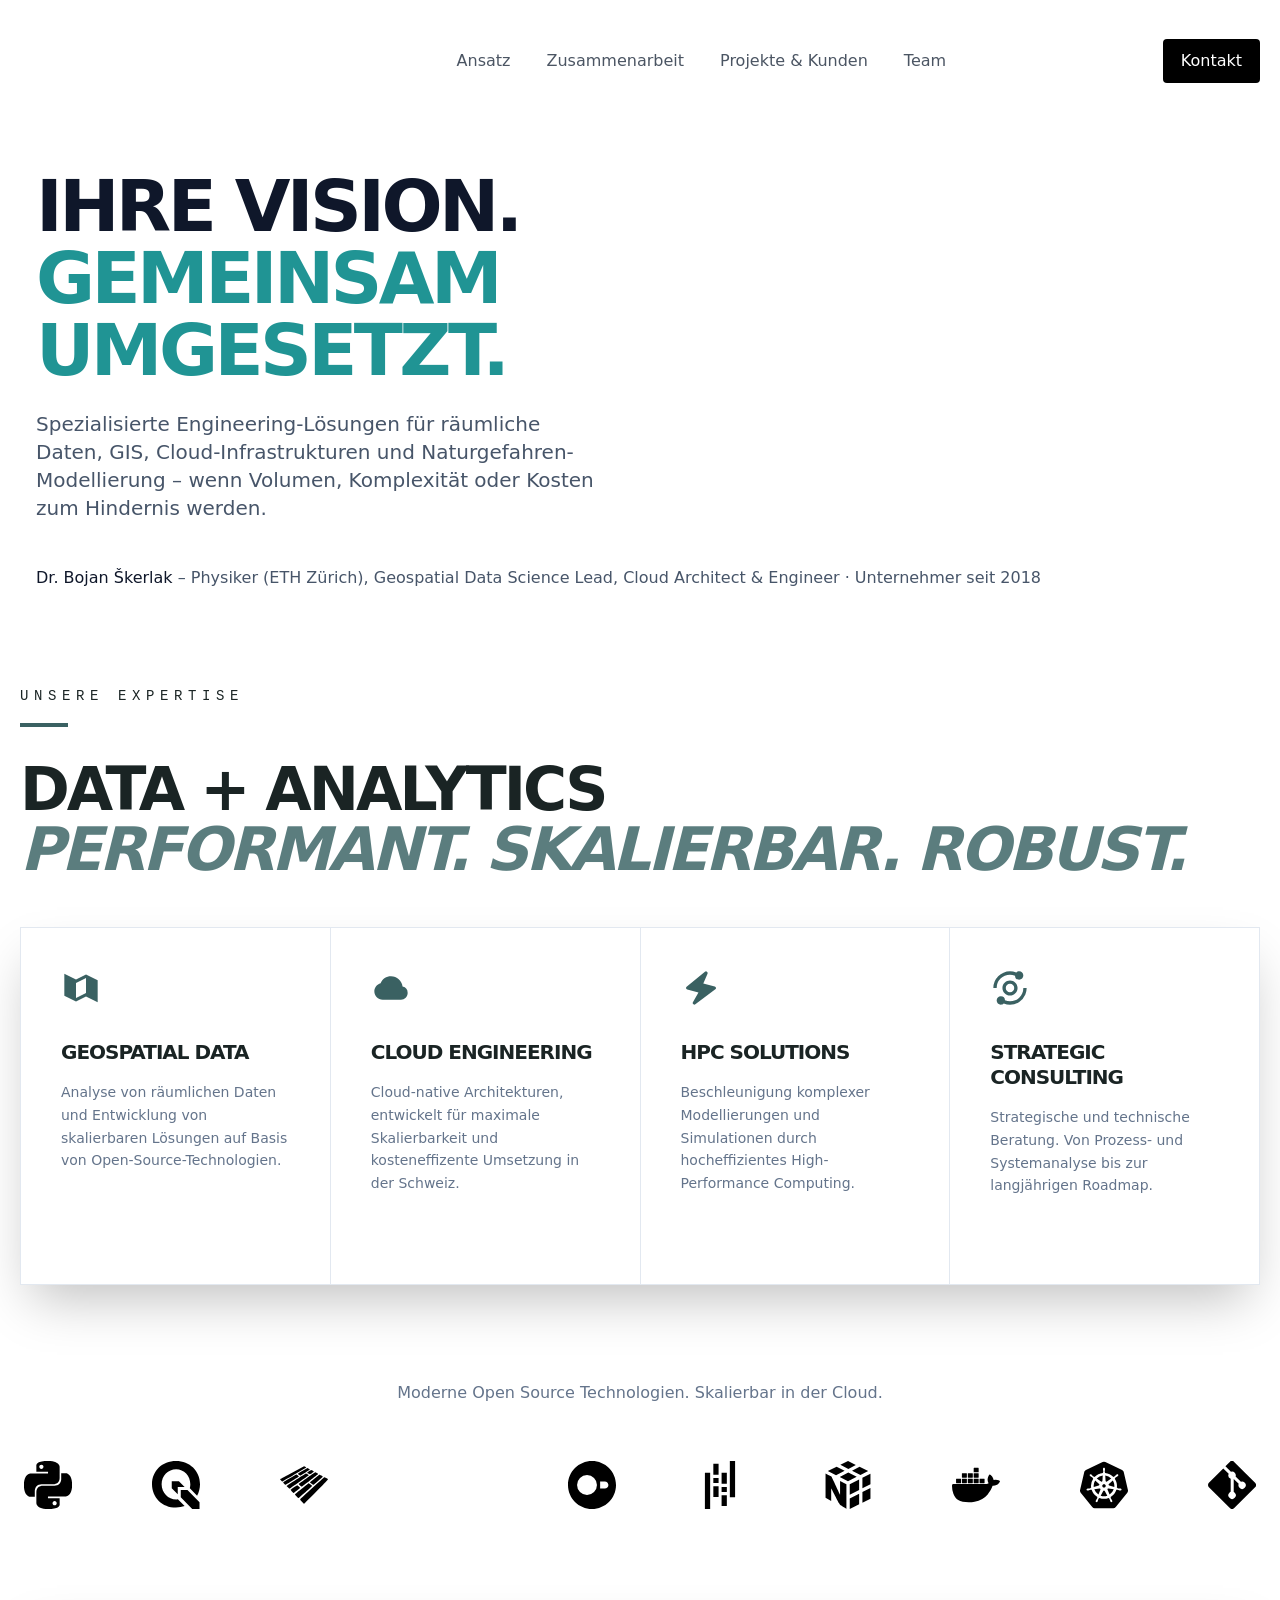
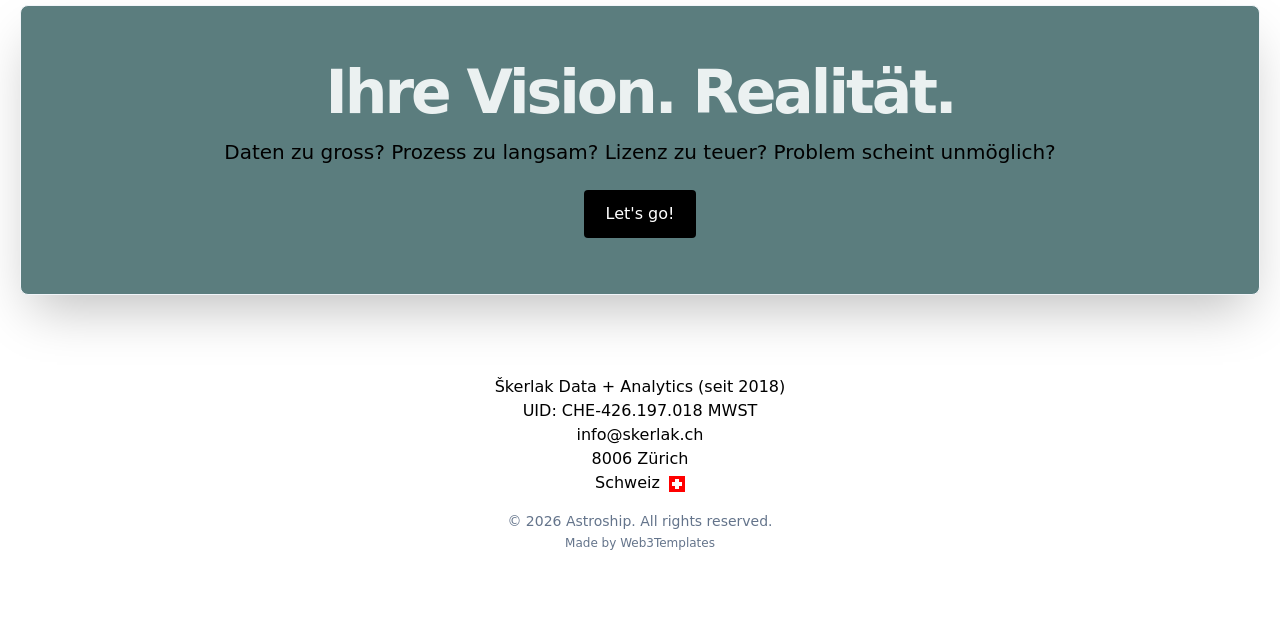
==== commit ecac582f: "update before hosttech" ====
--- a/index.html
+++ b/index.html
@@ -1,6 +1,6 @@
-<!DOCTYPE html><html lang="en"> <head><meta charset="UTF-8"><meta name="viewport" content="width=device-width"><link rel="icon" type="image/svg+xml" href="/assets/logos/logo_2026_small.svg"><meta name="generator" content="Astro v5.16.16"><!-- <link rel="preload" as="image" href={src} alt="Hero" /> --><title>Škerlak Data + Analytics</title><link rel="canonical" href="https://bskerlak.github.io/"><meta name="description" content="Astroship is a starter website template for Astro built with TailwindCSS."><meta name="robots" content="index, follow"><meta property="og:title" content="Astroship - Starter Template for Astro"><meta property="og:type" content="website"><meta property="og:image" content="https://bskerlak.github.io/opengraph.jpg"><meta property="og:url" content="https://bskerlak.github.io/"><meta property="og:image:url" content="https://bskerlak.github.io/opengraph.jpg"><meta property="og:image:alt" content="Astroship Homepage Screenshot"><meta name="twitter:card" content="summary_large_image"><meta name="twitter:site" content="@web3templates"><meta name="twitter:creator" content="@surjithctly"><link rel="stylesheet" href="/assets/about.uYW5mLf4.css">
+<!DOCTYPE html><html lang="en"> <head><meta charset="UTF-8"><meta name="viewport" content="width=device-width"><link rel="icon" type="image/svg+xml" href="/assets/logos/logo_2026_small.svg"><meta name="generator" content="Astro v5.16.16"><!-- <link rel="preload" as="image" href={src} alt="Hero" /> --><title>Škerlak Data + Analytics</title><link rel="canonical" href="https://bskerlak.github.io/"><meta name="description" content="Astroship is a starter website template for Astro built with TailwindCSS."><meta name="robots" content="index, follow"><meta property="og:title" content="Astroship - Starter Template for Astro"><meta property="og:type" content="website"><meta property="og:image" content="https://bskerlak.github.io/opengraph.jpg"><meta property="og:url" content="https://bskerlak.github.io/"><meta property="og:image:url" content="https://bskerlak.github.io/opengraph.jpg"><meta property="og:image:alt" content="Astroship Homepage Screenshot"><meta name="twitter:card" content="summary_large_image"><meta name="twitter:site" content="@web3templates"><meta name="twitter:creator" content="@surjithctly"><link rel="stylesheet" href="/assets/about.Cr0wfGKe.css">
 <style>.mask-linear-fade[data-astro-cid-zi4ldr3x]{mask-image:linear-gradient(90deg,#0000,#0000004d 40%,#000000e6,#000);-webkit-mask-image:linear-gradient(90deg,rgba(0,0,0,0) 0%,rgba(0,0,0,.3) 40%,rgba(0,0,0,.9) 70%,rgba(0,0,0,1) 100%);background-color:transparent}
-</style></head> <body> <div class="max-w-screen-xl mx-auto px-5">  <header class="flex flex-col lg:flex-row justify-between items-center my-5">  <div class="flex w-full lg:w-auto items-center justify-between"> <a href="/" class="flex items-center gap-3"> <img src="/assets/logo_2026_wide.CNNSGHO0_Z1N1xbp.svg" alt="Site logo" loading="lazy" decoding="async" fetchpriority="auto" width="220" height="82" class="h-auto"> </a> <div class="block lg:hidden"> <button id="astronav-menu" aria-label="Toggle Menu">  <svg fill="currentColor" class="w-4 h-4 text-gray-800" width="24" height="24" viewBox="0 0 24 24" xmlns="http://www.w3.org/2000/svg"> <title>Toggle Menu</title> <path class="astronav-close-icon astronav-toggle hidden" fill-rule="evenodd" clip-rule="evenodd" d="M18.278 16.864a1 1 0 01-1.414 1.414l-4.829-4.828-4.828 4.828a1 1 0 01-1.414-1.414l4.828-4.829-4.828-4.828a1 1 0 011.414-1.414l4.829 4.828 4.828-4.828a1 1 0 111.414 1.414l-4.828 4.829 4.828 4.828z"></path> <path class="astronav-open-icon astronav-toggle" fill-rule="evenodd" d="M4 5h16a1 1 0 010 2H4a1 1 0 110-2zm0 6h16a1 1 0 010 2H4a1 1 0 010-2zm0 6h16a1 1 0 010 2H4a1 1 0 010-2z"></path> </svg>  </button> </div> </div> <nav class="astronav-items astronav-toggle hidden w-full lg:w-auto mt-2 lg:flex lg:mt-0">  <ul class="flex flex-col lg:flex-row lg:gap-3"> <li> <a href="/approach" class="flex lg:px-3 py-2 items-center text-gray-600 hover:text-gray-900"> <span> Ansatz</span>  </a> </li><li> <a href="/collaboration" class="flex lg:px-3 py-2 items-center text-gray-600 hover:text-gray-900"> <span> Zusammenarbeit</span>  </a> </li><li> <a href="/projects" class="flex lg:px-3 py-2 items-center text-gray-600 hover:text-gray-900"> <span> Projekte &amp; Kunden</span>  </a> </li><li> <a href="/about" class="flex lg:px-3 py-2 items-center text-gray-600 hover:text-gray-900"> <span> Team</span>  </a> </li> </ul>  </nav>  <script>(function(){const closeOnClick = false;
+</style></head> <body> <div class="max-w-screen-xl mx-auto px-5">  <header class="flex flex-col lg:flex-row justify-between items-center my-5">  <div class="flex w-full lg:w-auto items-center justify-between"> <a href="/" class="flex items-center gap-3"> <img src="/assets/logo_2026_wide.CNNSGHO0_Z1N1xbp.svg" alt="Site logo" loading="lazy" decoding="async" fetchpriority="auto" width="220" height="82" class="h-auto"> </a> <div class="block lg:hidden"> <button id="astronav-menu" aria-label="Toggle Menu">  <svg fill="currentColor" class="w-8 h-8 text-gray-800" width="24" height="24" viewBox="0 0 24 24" xmlns="http://www.w3.org/2000/svg"> <title>Toggle Menu</title> <path class="astronav-close-icon astronav-toggle hidden" fill-rule="evenodd" clip-rule="evenodd" d="M18.278 16.864a1 1 0 01-1.414 1.414l-4.829-4.828-4.828 4.828a1 1 0 01-1.414-1.414l4.828-4.829-4.828-4.828a1 1 0 011.414-1.414l4.829 4.828 4.828-4.828a1 1 0 111.414 1.414l-4.828 4.829 4.828 4.828z"></path> <path class="astronav-open-icon astronav-toggle" fill-rule="evenodd" d="M4 5h16a1 1 0 010 2H4a1 1 0 110-2zm0 6h16a1 1 0 010 2H4a1 1 0 010-2zm0 6h16a1 1 0 010 2H4a1 1 0 010-2z"></path> </svg>  </button> </div> </div> <nav class="astronav-items astronav-toggle hidden w-full lg:w-auto mt-2 lg:flex lg:mt-0">  <ul class="flex flex-col lg:flex-row lg:gap-3"> <li> <a href="/approach" class="flex lg:px-3 py-2 items-center text-gray-600 hover:text-gray-900"> <span> Ansatz</span>  </a> </li><li> <a href="/collaboration" class="flex lg:px-3 py-2 items-center text-gray-600 hover:text-gray-900"> <span> Zusammenarbeit</span>  </a> </li><li> <a href="/projects" class="flex lg:px-3 py-2 items-center text-gray-600 hover:text-gray-900"> <span> Projekte &amp; Kunden</span>  </a> </li><li> <a href="/about" class="flex lg:px-3 py-2 items-center text-gray-600 hover:text-gray-900"> <span> Team</span>  </a> </li> </ul>  </nav>  <script>(function(){const closeOnClick = false;
 
 ["DOMContentLoaded", "astro:after-swap"].forEach((event) => {
   document.addEventListener(event, addListeners);
@@ -168,7 +168,9 @@
 })();</script> <div> <div class="hidden lg:flex items-center gap-4"> <a href="/contact" class="rounded text-center transition focus-visible:ring-2 ring-offset-2 ring-gray-200 px-4 py-2 bg-black text-white hover:bg-gray-800  border-2 border-transparent">Kontakt </a> </div> </div> </header>  </div>  <div class="max-w-screen-xl mx-auto px-5">  <section class="relative overflow-hidden bg-white" data-astro-cid-zi4ldr3x> <div class="absolute inset-0 z-0 pointer-events-none opacity-20 lg:opacity-100" data-astro-cid-zi4ldr3x> <div class="absolute top-0 right-0 w-full h-full lg:w-3/4 mask-linear-fade" data-astro-cid-zi4ldr3x> <picture data-astro-cid-zi4ldr3x="true"> <source srcset="/assets/mountain_mesh.CcVC2xxp_ZFjyTY.webp 400w, /assets/mountain_mesh.CcVC2xxp_thSeG.webp 800w, /assets/mountain_mesh.CcVC2xxp_ZtHkML.webp 807w" type="image/webp" sizes="100vw">  <img src="/assets/mountain_mesh.CcVC2xxp_Z2isJ8l.png" srcset="/assets/mountain_mesh.CcVC2xxp_Z2u4Xfy.png 400w, /assets/mountain_mesh.CcVC2xxp_Z1ksv5S.png 800w, /assets/mountain_mesh.CcVC2xxp_Z2isJ8l.png 807w" alt="Geospatial terrain mesh of Swiss Alps" sizes="100vw" data-astro-cid-zi4ldr3x="true" loading="lazy" decoding="async" fetchpriority="auto" width="807" height="657" class="w-full h-full object-cover object-right-top"> </picture> </div> </div> <main class="relative z-10 grid lg:grid-cols-2 place-items-center py-8 md:py-12 container mx-auto px-4 max-h-[420px] overflow-hidden" data-astro-cid-zi4ldr3x> <div class="order-2 lg:order-1" data-astro-cid-zi4ldr3x> <h1 class="text-5xl lg:text-7xl font-black text-slate-900 uppercase tracking-tighter leading-[0.9]" data-astro-cid-zi4ldr3x>
 Ihre Vision. <span class="text-brand-teal" data-astro-cid-zi4ldr3x>Gemeinsam umgesetzt.</span> </h1> <p class="text-lg md:text-xl mt-6 text-slate-600 max-w-xl leading-relaxed" data-astro-cid-zi4ldr3x>
 Spezialisierte Engineering-Lösungen für räumliche Daten, GIS, Cloud-Infrastrukturen und Naturgefahren-Modellierung – wenn Volumen, Komplexität oder Kosten zum Hindernis werden.
-</p> </div> </main> </section>  <div class="mt-24 mb-12"> <h2 class="text-brand-dark font-mono text-[14px] uppercase tracking-[0.4em] mb-4">Unsere Expertise</h2> <div class="w-12 h-1 bg-brand-deep mb-8"></div> <h3 class="text-4xl lg:text-6xl font-black text-brand-dark uppercase tracking-tighter leading-none">
+</p> </div> </main> </section> <div class="mt-6" data-astro-cid-zi4ldr3x> <div class="container mx-auto px-4 py-0" data-astro-cid-zi4ldr3x> <p class="text-slate-600" data-astro-cid-zi4ldr3x> <span class="font-medium text-slate-900" data-astro-cid-zi4ldr3x>Dr. Bojan Škerlak</span>
+– Physiker (ETH Zürich), Geospatial Data Science Lead, Cloud Architect & Engineer · Unternehmer seit 2018
+</p> </div> </div>  <div class="mt-24 mb-12"> <h2 class="text-brand-dark font-mono text-[14px] uppercase tracking-[0.4em] mb-4">Unsere Expertise</h2> <div class="w-12 h-1 bg-brand-deep mb-8"></div> <h3 class="text-4xl lg:text-6xl font-black text-brand-dark uppercase tracking-tighter leading-none">
 Data + Analytics <br> <span class="text-brand-muted italic">Performant. Skalierbar. Robust.</span> </h3> </div> <div class="grid md:grid-cols-2 lg:grid-cols-4 gap-px bg-slate-200 border border-slate-200 shadow-2xl"> <div class="bg-white p-10 hover:bg-brand-light transition-all group min-h-[320px] flex flex-col justify-between"> <div> <div class="text-brand-deep mb-8 transform group-hover:scale-110 transition-transform"> <svg width="1em" height="1em" class="w-10 h-10" data-icon="bx:bxs-map-alt">   <symbol id="ai:bx:bxs-map-alt" viewBox="0 0 24 24"><path d="M9 6.882l-7-3.5v13.236l7 3.5l6-3l7 3.5V7.382l-7-3.5l-6 3zM15 15l-6 3V9l6-3v9z" fill="currentColor"/></symbol><use href="#ai:bx:bxs-map-alt"></use>  </svg> </div> <h3 class="font-bold text-xl uppercase tracking-tighter leading-tight mb-4 text-brand-dark"> Geospatial Data </h3> <p class="text-slate-500 text-sm leading-relaxed">Analyse von räumlichen Daten und Entwicklung von skalierbaren Lösungen auf Basis von Open-Source-Technologien.</p> </div> <div class="mt-8 text-[10px] font-mono text-brand-muted opacity-0 group-hover:opacity-100 transition-opacity uppercase tracking-widest"> Offen. Flexibel. Zukunftssicher. </div> </div><div class="bg-white p-10 hover:bg-brand-light transition-all group min-h-[320px] flex flex-col justify-between"> <div> <div class="text-brand-deep mb-8 transform group-hover:scale-110 transition-transform"> <svg width="1em" height="1em" class="w-10 h-10" data-icon="bx:bxs-cloud">   <symbol id="ai:bx:bxs-cloud" viewBox="0 0 24 24"><path d="M18.944 11.112C18.507 7.67 15.56 5 12 5C9.244 5 6.85 6.611 5.757 9.15C3.609 9.792 2 11.82 2 14c0 2.757 2.243 5 5 5h11c2.206 0 4-1.794 4-4a4.01 4.01 0 0 0-3.056-3.888z" fill="currentColor"/></symbol><use href="#ai:bx:bxs-cloud"></use>  </svg> </div> <h3 class="font-bold text-xl uppercase tracking-tighter leading-tight mb-4 text-brand-dark"> Cloud Engineering </h3> <p class="text-slate-500 text-sm leading-relaxed">Cloud-native Architekturen, entwickelt für maximale Skalierbarkeit und kosteneffizente Umsetzung in der Schweiz.</p> </div> <div class="mt-8 text-[10px] font-mono text-brand-muted opacity-0 group-hover:opacity-100 transition-opacity uppercase tracking-widest"> Skalierbar. Sicher. Effizient. </div> </div><div class="bg-white p-10 hover:bg-brand-light transition-all group min-h-[320px] flex flex-col justify-between"> <div> <div class="text-brand-deep mb-8 transform group-hover:scale-110 transition-transform"> <svg width="1em" height="1em" class="w-10 h-10" data-icon="bx:bxs-zap">   <symbol id="ai:bx:bxs-zap" viewBox="0 0 24 24"><path d="M20.98 11.802a.995.995 0 0 0-.738-.771l-6.86-1.716l2.537-5.921a.998.998 0 0 0-.317-1.192a.996.996 0 0 0-1.234.024l-11 9a1 1 0 0 0 .39 1.744l6.719 1.681l-3.345 5.854A1.001 1.001 0 0 0 8 22a.995.995 0 0 0 .6-.2l12-9a1 1 0 0 0 .38-.998z" fill="currentColor"/></symbol><use href="#ai:bx:bxs-zap"></use>  </svg> </div> <h3 class="font-bold text-xl uppercase tracking-tighter leading-tight mb-4 text-brand-dark"> HPC Solutions </h3> <p class="text-slate-500 text-sm leading-relaxed">Beschleunigung komplexer Modellierungen und Simulationen durch hocheffizientes High-Performance Computing.</p> </div> <div class="mt-8 text-[10px] font-mono text-brand-muted opacity-0 group-hover:opacity-100 transition-opacity uppercase tracking-widest"> Extreme Leistung. Swiss Made. </div> </div><div class="bg-white p-10 hover:bg-brand-light transition-all group min-h-[320px] flex flex-col justify-between"> <div> <div class="text-brand-deep mb-8 transform group-hover:scale-110 transition-transform"> <svg width="1em" height="1em" class="w-10 h-10" data-icon="bx:bx-analyse">   <symbol id="ai:bx:bx-analyse" viewBox="0 0 24 24"><path fill="currentColor" d="M2 12h2a8 8 0 0 1 2.337-5.663a7.9 7.9 0 0 1 2.542-1.71a8.12 8.12 0 0 1 6.13-.041A2.49 2.49 0 0 0 17.5 7C18.886 7 20 5.886 20 4.5S18.886 2 17.5 2c-.689 0-1.312.276-1.763.725c-2.431-.973-5.223-.958-7.635.059a9.9 9.9 0 0 0-3.18 2.139a9.9 9.9 0 0 0-2.14 3.179A10 10 0 0 0 2 12m17.373 3.122c-.401.952-.977 1.808-1.71 2.541s-1.589 1.309-2.542 1.71a8.12 8.12 0 0 1-6.13.041A2.49 2.49 0 0 0 6.5 17C5.114 17 4 18.114 4 19.5S5.114 22 6.5 22c.689 0 1.312-.276 1.763-.725A10 10 0 0 0 12 22a9.98 9.98 0 0 0 9.217-6.102A10 10 0 0 0 22 12h-2a8 8 0 0 1-.627 3.122"/><path fill="currentColor" d="M12 7.462c-2.502 0-4.538 2.036-4.538 4.538S9.498 16.538 12 16.538s4.538-2.036 4.538-4.538S14.502 7.462 12 7.462m0 7.076c-1.399 0-2.538-1.139-2.538-2.538S10.601 9.462 12 9.462s2.538 1.139 2.538 2.538s-1.139 2.538-2.538 2.538"/></symbol><use href="#ai:bx:bx-analyse"></use>  </svg> </div> <h3 class="font-bold text-xl uppercase tracking-tighter leading-tight mb-4 text-brand-dark"> Strategic Consulting </h3> <p class="text-slate-500 text-sm leading-relaxed">Strategische und technische Beratung. Von Prozess- und Systemanalyse bis zur langjährigen Roadmap.</p> </div> <div class="mt-8 text-[10px] font-mono text-brand-muted opacity-0 group-hover:opacity-100 transition-opacity uppercase tracking-widest"> Klarheit ermöglicht Resultate. </div> </div> </div> <div class="mt-24"> <h2 class="text-center text-slate-500">Moderne Open Source Technologien. Skalierbar in der Cloud.</h2> <div class="flex gap-8 md:gap-20 items-center justify-center mt-10 flex-wrap"> <svg width="1em" height="1em" class="size-8 md:size-12" data-icon="simple-icons:python">   <symbol id="ai:simple-icons:python" viewBox="0 0 24 24"><path fill="currentColor" d="m14.25.18l.9.2l.73.26l.59.3l.45.32l.34.34l.25.34l.16.33l.1.3l.04.26l.02.2l-.01.13V8.5l-.05.63l-.13.55l-.21.46l-.26.38l-.3.31l-.33.25l-.35.19l-.35.14l-.33.1l-.3.07l-.26.04l-.21.02H8.77l-.69.05l-.59.14l-.5.22l-.41.27l-.33.32l-.27.35l-.2.36l-.15.37l-.1.35l-.07.32l-.04.27l-.02.21v3.06H3.17l-.21-.03l-.28-.07l-.32-.12l-.35-.18l-.36-.26l-.36-.36l-.35-.46l-.32-.59l-.28-.73l-.21-.88l-.14-1.05l-.05-1.23l.06-1.22l.16-1.04l.24-.87l.32-.71l.36-.57l.4-.44l.42-.33l.42-.24l.4-.16l.36-.1l.32-.05l.24-.01h.16l.06.01h8.16v-.83H6.18l-.01-2.75l-.02-.37l.05-.34l.11-.31l.17-.28l.25-.26l.31-.23l.38-.2l.44-.18l.51-.15l.58-.12l.64-.1l.71-.06l.77-.04l.84-.02l1.27.05zm-6.3 1.98l-.23.33l-.08.41l.08.41l.23.34l.33.22l.41.09l.41-.09l.33-.22l.23-.34l.08-.41l-.08-.41l-.23-.33l-.33-.22l-.41-.09l-.41.09zm13.09 3.95l.28.06l.32.12l.35.18l.36.27l.36.35l.35.47l.32.59l.28.73l.21.88l.14 1.04l.05 1.23l-.06 1.23l-.16 1.04l-.24.86l-.32.71l-.36.57l-.4.45l-.42.33l-.42.24l-.4.16l-.36.09l-.32.05l-.24.02l-.16-.01h-8.22v.82h5.84l.01 2.76l.02.36l-.05.34l-.11.31l-.17.29l-.25.25l-.31.24l-.38.2l-.44.17l-.51.15l-.58.13l-.64.09l-.71.07l-.77.04l-.84.01l-1.27-.04l-1.07-.14l-.9-.2l-.73-.25l-.59-.3l-.45-.33l-.34-.34l-.25-.34l-.16-.33l-.1-.3l-.04-.25l-.02-.2l.01-.13v-5.34l.05-.64l.13-.54l.21-.46l.26-.38l.3-.32l.33-.24l.35-.2l.35-.14l.33-.1l.3-.06l.26-.04l.21-.02l.13-.01h5.84l.69-.05l.59-.14l.5-.21l.41-.28l.33-.32l.27-.35l.2-.36l.15-.36l.1-.35l.07-.32l.04-.28l.02-.21V6.07h2.09l.14.01zm-6.47 14.25l-.23.33l-.08.41l.08.41l.23.33l.33.23l.41.08l.41-.08l.33-.23l.23-.33l.08-.41l-.08-.41l-.23-.33l-.33-.23l-.41-.08l-.41.08z"/></symbol><use href="#ai:simple-icons:python"></use>  </svg> <svg width="1em" height="1em" class="size-8 md:size-12" data-icon="simple-icons:qgis">   <symbol id="ai:simple-icons:qgis" viewBox="0 0 24 24"><path fill="currentColor" d="M12.879 13.006v3.65l-3.004-3.048v-3.495h3.582l2.852 2.893zm10.886 7.606V24h-3.654l-5.73-5.9v-3.55h3.354zm-10.828-1.448l3.372 3.371c-1.309.442-2.557.726-4.325.726C5.136 23.26 0 18.243 0 11.565C0 4.92 5.136 0 11.984 0C18.864 0 24 4.952 24 11.565c0 2.12-.523 4.076-1.457 5.759l-3.625-3.725a8.4 8.4 0 0 0 .24-2.005c0-4.291-3.148-7.527-7.1-7.527c-3.954 0-7.248 3.236-7.248 7.527s3.33 7.6 7.247 7.6c.548 0 .661.017.88-.03"/></symbol><use href="#ai:simple-icons:qgis"></use>  </svg> <svg width="1em" height="1em" class="size-8 md:size-12" data-icon="simple-icons:apacheparquet">   <symbol id="ai:simple-icons:apacheparquet" viewBox="0 0 24 24"><path fill="currentColor" d="M10.953 20.391c-.95-1.013-.978-1.057-.807-1.248c.27-.304 11.811-10.868 11.977-10.964c.143-.083 1.558.6 1.867.902c.119.115-.8 1.098-5.817 6.218c-3.277 3.345-6.021 6.095-6.097 6.112c-.076.016-.582-.442-1.123-1.02M8.333 17.7c-.511-.515-.835-.92-.803-1.003c.058-.152 6.693-5.515 6.817-5.51c.153.005 1.714 1.191 1.714 1.302c0 .116-6.67 6.073-6.8 6.073c-.038 0-.456-.388-.928-.862M5.91 15.227c-.4-.448-.652-.81-.598-.86c.28-.26 3.164-2.26 3.26-2.26c.154.002 1.547 1.196 1.547 1.327c0 .161-3.124 2.566-3.334 2.566c-.1 0-.494-.348-.875-.773m-1.988-2.04c-.574-.58-.642-.69-.512-.81c.187-.174 9.357-6.094 9.545-6.162c.146-.053 1.417.716 1.417.858c0 .102-9.401 6.685-9.63 6.744c-.091.023-.435-.241-.82-.63m6.117-.935c-.379-.314-.687-.626-.684-.692c.002-.066.337-.354.743-.64c.406-.285 2.227-1.587 4.046-2.894s3.383-2.376 3.474-2.376c.245 0 1.485.717 1.445.835c-.057.173-8.012 6.336-8.179 6.337c-.086 0-.467-.256-.845-.57m-7.963-.923c-.452-.478-.518-.593-.4-.701c.103-.093 5.783-3.449 6.47-3.821c.114-.062 1.318.807 1.28.922c-.05.15-6.456 4.172-6.645 4.172c-.09 0-.408-.257-.705-.572m13.735.038c-.416-.298-.772-.59-.792-.65c-.028-.083 3.74-3.215 4.595-3.818c.166-.118.297-.079 1.01.301c.45.24.818.485.817.545c-.002.152-4.487 4.098-4.7 4.135c-.096.016-.515-.214-.93-.513M.547 9.707L0 9.156l.243-.158c.133-.086 2.841-1.563 6.018-3.282l5.775-3.126l.553.27c.303.15.552.322.552.384c0 .084-11.875 7.018-12.02 7.018c-.015 0-.274-.249-.574-.553zm8.88-2.79c-.269-.2-.487-.418-.487-.483s1.083-.755 2.406-1.534l2.405-1.417l.617.33c.34.18.617.363.617.406c0 .122-4.715 3.07-4.904 3.067c-.092-.001-.387-.167-.655-.368Zm4.816-.612c-.325-.2-.589-.418-.588-.484c.002-.112 1.64-1.209 1.909-1.279c.123-.032 1.226.55 1.315.694c.027.044-.031.15-.128.237c-.333.296-1.7 1.202-1.81 1.199c-.06-.002-.374-.167-.698-.367"/></symbol><use href="#ai:simple-icons:apacheparquet"></use>  </svg> <img class="size-8 md:size-20" src="/assets/logos/arrow-logo_vertical_black-txt_transparent-bg.svg"> <svg width="1em" height="1em" class="size-8 md:size-12" data-icon="simple-icons:duckdb">   <symbol id="ai:simple-icons:duckdb" viewBox="0 0 24 24"><path fill="currentColor" d="M12 0C5.363 0 0 5.363 0 12s5.363 12 12 12s12-5.363 12-12S18.637 0 12 0M9.502 7.03a4.974 4.974 0 0 1 4.97 4.97a4.974 4.974 0 0 1-4.97 4.97A4.974 4.974 0 0 1 4.532 12a4.974 4.974 0 0 1 4.97-4.97m6.563 3.183h2.351c.98 0 1.787.782 1.787 1.762s-.807 1.789-1.787 1.789h-2.351z"/></symbol><use href="#ai:simple-icons:duckdb"></use>  </svg> <svg width="1em" height="1em" class="size-8 md:size-12" data-icon="simple-icons:pandas">   <symbol id="ai:simple-icons:pandas" viewBox="0 0 24 24"><path fill="currentColor" d="M16.922 0h2.623v18.104h-2.623zm-4.126 12.94h2.623v2.57h-2.623zm0-7.037h2.623v5.446h-2.623zm0 11.197h2.623v5.446h-2.623zM4.456 5.896h2.622V24H4.455zm4.213 2.559h2.623v2.57H8.67zm0 4.151h2.623v5.447H8.67zm0-11.187h2.623v5.446H8.67Z"/></symbol><use href="#ai:simple-icons:pandas"></use>  </svg> <svg width="1em" height="1em" class="size-8 md:size-12" data-icon="simple-icons:numpy">   <symbol id="ai:simple-icons:numpy" viewBox="0 0 24 24"><path fill="currentColor" d="m10.315 4.876l-4.01-2.024l-4.401 2.196l4.118 2.068zm1.838.928l4.205 2.122l-4.363 2.19l-4.125-2.07zm5.615-2.922l4.32 2.166l-3.863 1.94l-4.213-2.125zM15.91 1.95L12.021 0L8.174 1.92l4.007 2.02zm-3.04 16.744V24l4.711-2.35l-.005-5.31zm4.704-4.206l-.005-5.253l-4.699 2.336v5.254zm5.655-.984v5.327l-4.018 2.005l-.002-5.303zm0-1.863v-5.22l-4.025 2.001l.003 5.264zm-12.022-.07L8.033 9.976v6.895s-3.88-8.257-4.24-8.998c-.046-.096-.237-.201-.285-.227A358 358 0 0 0 .773 6.25v12.18l2.82 1.508V13.57s3.84 7.378 3.878 7.458c.04.08.425.858.837 1.132c.548.363 2.899 1.776 2.899 1.776z"/></symbol><use href="#ai:simple-icons:numpy"></use>  </svg> <svg width="1em" height="1em" class="size-8 md:size-12" data-icon="simple-icons:docker">   <symbol id="ai:simple-icons:docker" viewBox="0 0 24 24"><path fill="currentColor" d="M13.983 11.078h2.119a.186.186 0 0 0 .186-.185V9.006a.186.186 0 0 0-.186-.186h-2.119a.185.185 0 0 0-.185.185v1.888c0 .102.083.185.185.185m-2.954-5.43h2.118a.186.186 0 0 0 .186-.186V3.574a.186.186 0 0 0-.186-.185h-2.118a.185.185 0 0 0-.185.185v1.888c0 .102.082.185.185.185m0 2.716h2.118a.187.187 0 0 0 .186-.186V6.29a.186.186 0 0 0-.186-.185h-2.118a.185.185 0 0 0-.185.185v1.887c0 .102.082.185.185.186m-2.93 0h2.12a.186.186 0 0 0 .184-.186V6.29a.185.185 0 0 0-.185-.185H8.1a.185.185 0 0 0-.185.185v1.887c0 .102.083.185.185.186m-2.964 0h2.119a.186.186 0 0 0 .185-.186V6.29a.185.185 0 0 0-.185-.185H5.136a.186.186 0 0 0-.186.185v1.887c0 .102.084.185.186.186m5.893 2.715h2.118a.186.186 0 0 0 .186-.185V9.006a.186.186 0 0 0-.186-.186h-2.118a.185.185 0 0 0-.185.185v1.888c0 .102.082.185.185.185m-2.93 0h2.12a.185.185 0 0 0 .184-.185V9.006a.185.185 0 0 0-.184-.186h-2.12a.185.185 0 0 0-.184.185v1.888c0 .102.083.185.185.185m-2.964 0h2.119a.185.185 0 0 0 .185-.185V9.006a.185.185 0 0 0-.184-.186h-2.12a.186.186 0 0 0-.186.186v1.887c0 .102.084.185.186.185m-2.92 0h2.12a.185.185 0 0 0 .184-.185V9.006a.185.185 0 0 0-.184-.186h-2.12a.185.185 0 0 0-.184.185v1.888c0 .102.082.185.185.185M23.763 9.89c-.065-.051-.672-.51-1.954-.51q-.508.001-1.01.087c-.248-1.7-1.653-2.53-1.716-2.566l-.344-.199l-.226.327c-.284.438-.49.922-.612 1.43c-.23.97-.09 1.882.403 2.661c-.595.332-1.55.413-1.744.42H.751a.75.75 0 0 0-.75.748a11.4 11.4 0 0 0 .692 4.062c.545 1.428 1.355 2.48 2.41 3.124c1.18.723 3.1 1.137 5.275 1.137a15.7 15.7 0 0 0 2.93-.266a12.3 12.3 0 0 0 3.823-1.389a10.5 10.5 0 0 0 2.61-2.136c1.252-1.418 1.998-2.997 2.553-4.4h.221c1.372 0 2.215-.549 2.68-1.009c.309-.293.55-.65.707-1.046l.098-.288Z"/></symbol><use href="#ai:simple-icons:docker"></use>  </svg> <svg width="1em" height="1em" class="size-8 md:size-12" data-icon="simple-icons:kubernetes">   <symbol id="ai:simple-icons:kubernetes" viewBox="0 0 24 24"><path fill="currentColor" d="m10.204 14.35l.007.01l-.999 2.413a5.17 5.17 0 0 1-2.075-2.597l2.578-.437l.004.005a.44.44 0 0 1 .484.606zm-.833-2.129a.44.44 0 0 0 .173-.756l.002-.011L7.585 9.7a5.14 5.14 0 0 0-.73 3.255l2.514-.725zm1.145-1.98a.44.44 0 0 0 .699-.337l.01-.005l.15-2.62a5.14 5.14 0 0 0-3.01 1.442l2.147 1.523zm.76 2.75l.723.349l.722-.347l.18-.78l-.5-.623h-.804l-.5.623l.179.779zm1.5-3.095a.44.44 0 0 0 .7.336l.008.003l2.134-1.513a5.2 5.2 0 0 0-2.992-1.442l.148 2.615zm10.876 5.97l-5.773 7.181a1.6 1.6 0 0 1-1.248.594l-9.261.003a1.6 1.6 0 0 1-1.247-.596l-5.776-7.18a1.58 1.58 0 0 1-.307-1.34L2.1 5.573c.108-.47.425-.864.863-1.073L11.305.513a1.6 1.6 0 0 1 1.385 0l8.345 3.985c.438.209.755.604.863 1.073l2.062 8.955c.108.47-.005.963-.308 1.34m-3.289-2.057c-.042-.01-.103-.026-.145-.034c-.174-.033-.315-.025-.479-.038c-.35-.037-.638-.067-.895-.148c-.105-.04-.18-.165-.216-.216l-.201-.059a6.5 6.5 0 0 0-.105-2.332a6.5 6.5 0 0 0-.936-2.163c.052-.047.15-.133.177-.159c.008-.09.001-.183.094-.282c.197-.185.444-.338.743-.522c.142-.084.273-.137.415-.242c.032-.024.076-.062.11-.089c.24-.191.295-.52.123-.736s-.506-.236-.745-.045c-.034.027-.08.062-.111.088c-.134.116-.217.23-.33.35c-.246.25-.45.458-.673.609c-.097.056-.239.037-.303.033l-.19.135a6.55 6.55 0 0 0-4.146-2.003l-.012-.223c-.065-.062-.143-.115-.163-.25c-.022-.268.015-.557.057-.905c.023-.163.061-.298.068-.475c.001-.04-.001-.099-.001-.142c0-.306-.224-.555-.5-.555c-.275 0-.499.249-.499.555l.001.014c0 .041-.002.092 0 .128c.006.177.044.312.067.475c.042.348.078.637.056.906a.55.55 0 0 1-.162.258l-.012.211a6.42 6.42 0 0 0-4.166 2.003l-.18-.128c-.09.012-.18.04-.297-.029c-.223-.15-.427-.358-.673-.608c-.113-.12-.195-.234-.329-.349l-.111-.088a.6.6 0 0 0-.348-.132a.48.48 0 0 0-.398.176c-.172.216-.117.546.123.737l.007.005l.104.083c.142.105.272.159.414.242c.299.185.546.338.743.522c.076.082.09.226.1.288l.16.143a6.46 6.46 0 0 0-1.02 4.506l-.208.06c-.055.072-.133.184-.215.217c-.257.081-.546.11-.895.147c-.164.014-.305.006-.48.039c-.037.007-.09.02-.133.03l-.004.002l-.007.002c-.295.071-.484.342-.423.608c.061.267.349.429.645.365l.007-.001l.01-.003l.129-.029c.17-.046.294-.113.448-.172c.33-.118.604-.217.87-.256c.112-.009.23.069.288.101l.217-.037a6.5 6.5 0 0 0 2.88 3.596l-.09.218c.033.084.069.199.044.282c-.097.252-.263.517-.452.813c-.091.136-.185.242-.268.399c-.02.037-.045.095-.064.134c-.128.275-.034.591.213.71c.248.12.556-.007.69-.282v-.002c.02-.039.046-.09.062-.127c.07-.162.094-.301.144-.458c.132-.332.205-.68.387-.897c.05-.06.13-.082.215-.105l.113-.205a6.45 6.45 0 0 0 4.609.012l.106.192c.086.028.18.042.256.155c.136.232.229.507.342.84c.05.156.074.295.145.457c.016.037.043.09.062.129c.133.276.442.402.69.282c.247-.118.341-.435.213-.71c-.02-.039-.045-.096-.065-.134c-.083-.156-.177-.261-.268-.398c-.19-.296-.346-.541-.443-.793c-.04-.13.007-.21.038-.294c-.018-.022-.059-.144-.083-.202a6.5 6.5 0 0 0 2.88-3.622c.064.01.176.03.213.038c.075-.05.144-.114.28-.104c.266.039.54.138.87.256c.154.06.277.128.448.173c.036.01.088.019.13.028l.009.003l.007.001c.297.064.584-.098.645-.365c.06-.266-.128-.537-.423-.608M16.4 9.701l-1.95 1.746v.005a.44.44 0 0 0 .173.757l.003.01l2.526.728a5.2 5.2 0 0 0-.108-1.674A5.2 5.2 0 0 0 16.4 9.7zm-4.013 5.325a.44.44 0 0 0-.404-.232a.44.44 0 0 0-.372.233h-.002l-1.268 2.292a5.16 5.16 0 0 0 3.326.003l-1.27-2.296zm1.888-1.293a.44.44 0 0 0-.27.036a.44.44 0 0 0-.214.572l-.003.004l1.01 2.438a5.15 5.15 0 0 0 2.081-2.615l-2.6-.44z"/></symbol><use href="#ai:simple-icons:kubernetes"></use>  </svg> <svg width="1em" height="1em" class="size-8 md:size-12" data-icon="simple-icons:git">   <symbol id="ai:simple-icons:git" viewBox="0 0 24 24"><path fill="currentColor" d="M23.546 10.93L13.067.452a1.55 1.55 0 0 0-2.188 0L8.708 2.627l2.76 2.76a1.838 1.838 0 0 1 2.327 2.341l2.658 2.66a1.838 1.838 0 0 1 1.9 3.039a1.837 1.837 0 0 1-2.6 0a1.85 1.85 0 0 1-.404-1.996L12.86 8.955v6.525c.176.086.342.203.488.348a1.85 1.85 0 0 1 0 2.6a1.844 1.844 0 0 1-2.609 0a1.834 1.834 0 0 1 0-2.598c.182-.18.387-.316.605-.406V8.835a1.834 1.834 0 0 1-.996-2.41L7.636 3.7L.45 10.881c-.6.605-.6 1.584 0 2.189l10.48 10.477a1.545 1.545 0 0 0 2.186 0l10.43-10.43a1.544 1.544 0 0 0 0-2.187"/></symbol><use href="#ai:simple-icons:git"></use>  </svg> </div> </div> <div class="bg-brand-muted p-10 md:px-14 md:py-14 mt-20 container mx-auto px-4 rounded-lg shadow-2xl flex flex-col items-center text-center border border-slate-100"> <h2 class="text-brand-light text-4xl md:text-6xl font-black tracking-tighter leading-none">
 Ihre Vision. Realität.
 </h2> <p class="text-brand-muted-500 mt-4 text-lg md:text-xl">
--- a/assets/about.Cr0wfGKe.css
+++ b/assets/about.Cr0wfGKe.css
@@ -0,0 +1 @@
+*,:before,:after{--tw-border-spacing-x: 0;--tw-border-spacing-y: 0;--tw-translate-x: 0;--tw-translate-y: 0;--tw-rotate: 0;--tw-skew-x: 0;--tw-skew-y: 0;--tw-scale-x: 1;--tw-scale-y: 1;--tw-pan-x: ;--tw-pan-y: ;--tw-pinch-zoom: ;--tw-scroll-snap-strictness: proximity;--tw-gradient-from-position: ;--tw-gradient-via-position: ;--tw-gradient-to-position: ;--tw-ordinal: ;--tw-slashed-zero: ;--tw-numeric-figure: ;--tw-numeric-spacing: ;--tw-numeric-fraction: ;--tw-ring-inset: ;--tw-ring-offset-width: 0px;--tw-ring-offset-color: #fff;--tw-ring-color: rgb(59 130 246 / .5);--tw-ring-offset-shadow: 0 0 #0000;--tw-ring-shadow: 0 0 #0000;--tw-shadow: 0 0 #0000;--tw-shadow-colored: 0 0 #0000;--tw-blur: ;--tw-brightness: ;--tw-contrast: ;--tw-grayscale: ;--tw-hue-rotate: ;--tw-invert: ;--tw-saturate: ;--tw-sepia: ;--tw-drop-shadow: ;--tw-backdrop-blur: ;--tw-backdrop-brightness: ;--tw-backdrop-contrast: ;--tw-backdrop-grayscale: ;--tw-backdrop-hue-rotate: ;--tw-backdrop-invert: ;--tw-backdrop-opacity: ;--tw-backdrop-saturate: ;--tw-backdrop-sepia: ;--tw-contain-size: ;--tw-contain-layout: ;--tw-contain-paint: ;--tw-contain-style: }::backdrop{--tw-border-spacing-x: 0;--tw-border-spacing-y: 0;--tw-translate-x: 0;--tw-translate-y: 0;--tw-rotate: 0;--tw-skew-x: 0;--tw-skew-y: 0;--tw-scale-x: 1;--tw-scale-y: 1;--tw-pan-x: ;--tw-pan-y: ;--tw-pinch-zoom: ;--tw-scroll-snap-strictness: proximity;--tw-gradient-from-position: ;--tw-gradient-via-position: ;--tw-gradient-to-position: ;--tw-ordinal: ;--tw-slashed-zero: ;--tw-numeric-figure: ;--tw-numeric-spacing: ;--tw-numeric-fraction: ;--tw-ring-inset: ;--tw-ring-offset-width: 0px;--tw-ring-offset-color: #fff;--tw-ring-color: rgb(59 130 246 / .5);--tw-ring-offset-shadow: 0 0 #0000;--tw-ring-shadow: 0 0 #0000;--tw-shadow: 0 0 #0000;--tw-shadow-colored: 0 0 #0000;--tw-blur: ;--tw-brightness: ;--tw-contrast: ;--tw-grayscale: ;--tw-hue-rotate: ;--tw-invert: ;--tw-saturate: ;--tw-sepia: ;--tw-drop-shadow: ;--tw-backdrop-blur: ;--tw-backdrop-brightness: ;--tw-backdrop-contrast: ;--tw-backdrop-grayscale: ;--tw-backdrop-hue-rotate: ;--tw-backdrop-invert: ;--tw-backdrop-opacity: ;--tw-backdrop-saturate: ;--tw-backdrop-sepia: ;--tw-contain-size: ;--tw-contain-layout: ;--tw-contain-paint: ;--tw-contain-style: }*,:before,:after{box-sizing:border-box;border-width:0;border-style:solid;border-color:#e5e7eb}:before,:after{--tw-content: ""}html,:host{line-height:1.5;-webkit-text-size-adjust:100%;-moz-tab-size:4;-o-tab-size:4;tab-size:4;font-family:ui-sans-serif,system-ui,sans-serif,"Apple Color Emoji","Segoe UI Emoji",Segoe UI Symbol,"Noto Color Emoji";font-feature-settings:normal;font-variation-settings:normal;-webkit-tap-highlight-color:transparent}body{margin:0;line-height:inherit}hr{height:0;color:inherit;border-top-width:1px}abbr:where([title]){-webkit-text-decoration:underline dotted;text-decoration:underline dotted}h1,h2,h3,h4,h5,h6{font-size:inherit;font-weight:inherit}a{color:inherit;text-decoration:inherit}b,strong{font-weight:bolder}code,kbd,samp,pre{font-family:ui-monospace,SFMono-Regular,Menlo,Monaco,Consolas,Liberation Mono,Courier New,monospace;font-feature-settings:normal;font-variation-settings:normal;font-size:1em}small{font-size:80%}sub,sup{font-size:75%;line-height:0;position:relative;vertical-align:baseline}sub{bottom:-.25em}sup{top:-.5em}table{text-indent:0;border-color:inherit;border-collapse:collapse}button,input,optgroup,select,textarea{font-family:inherit;font-feature-settings:inherit;font-variation-settings:inherit;font-size:100%;font-weight:inherit;line-height:inherit;letter-spacing:inherit;color:inherit;margin:0;padding:0}button,select{text-transform:none}button,input:where([type=button]),input:where([type=reset]),input:where([type=submit]){-webkit-appearance:button;background-color:transparent;background-image:none}:-moz-focusring{outline:auto}:-moz-ui-invalid{box-shadow:none}progress{vertical-align:baseline}::-webkit-inner-spin-button,::-webkit-outer-spin-button{height:auto}[type=search]{-webkit-appearance:textfield;outline-offset:-2px}::-webkit-search-decoration{-webkit-appearance:none}::-webkit-file-upload-button{-webkit-appearance:button;font:inherit}summary{display:list-item}blockquote,dl,dd,h1,h2,h3,h4,h5,h6,hr,figure,p,pre{margin:0}fieldset{margin:0;padding:0}legend{padding:0}ol,ul,menu{list-style:none;margin:0;padding:0}dialog{padding:0}textarea{resize:vertical}input::-moz-placeholder,textarea::-moz-placeholder{opacity:1;color:#9ca3af}input::placeholder,textarea::placeholder{opacity:1;color:#9ca3af}button,[role=button]{cursor:pointer}:disabled{cursor:default}img,svg,video,canvas,audio,iframe,embed,object{display:block;vertical-align:middle}img,video{max-width:100%;height:auto}[hidden]:where(:not([hidden=until-found])){display:none}.container{width:100%}@media(min-width:640px){.container{max-width:640px}}@media(min-width:768px){.container{max-width:768px}}@media(min-width:1024px){.container{max-width:1024px}}@media(min-width:1280px){.container{max-width:1280px}}@media(min-width:1536px){.container{max-width:1536px}}.prose{color:var(--tw-prose-body);max-width:65ch}.prose :where(p):not(:where([class~=not-prose],[class~=not-prose] *)){margin-top:1.25em;margin-bottom:1.25em}.prose :where([class~=lead]):not(:where([class~=not-prose],[class~=not-prose] *)){color:var(--tw-prose-lead);font-size:1.25em;line-height:1.6;margin-top:1.2em;margin-bottom:1.2em}.prose :where(a):not(:where([class~=not-prose],[class~=not-prose] *)){color:var(--tw-prose-links);text-decoration:underline;font-weight:500}.prose :where(strong):not(:where([class~=not-prose],[class~=not-prose] *)){color:var(--tw-prose-bold);font-weight:600}.prose :where(a strong):not(:where([class~=not-prose],[class~=not-prose] *)){color:inherit}.prose :where(blockquote strong):not(:where([class~=not-prose],[class~=not-prose] *)){color:inherit}.prose :where(thead th strong):not(:where([class~=not-prose],[class~=not-prose] *)){color:inherit}.prose :where(ol):not(:where([class~=not-prose],[class~=not-prose] *)){list-style-type:decimal;margin-top:1.25em;margin-bottom:1.25em;padding-inline-start:1.625em}.prose :where(ol[type=A]):not(:where([class~=not-prose],[class~=not-prose] *)){list-style-type:upper-alpha}.prose :where(ol[type=a]):not(:where([class~=not-prose],[class~=not-prose] *)){list-style-type:lower-alpha}.prose :where(ol[type=A s]):not(:where([class~=not-prose],[class~=not-prose] *)){list-style-type:upper-alpha}.prose :where(ol[type=a s]):not(:where([class~=not-prose],[class~=not-prose] *)){list-style-type:lower-alpha}.prose :where(ol[type=I]):not(:where([class~=not-prose],[class~=not-prose] *)){list-style-type:upper-roman}.prose :where(ol[type=i]):not(:where([class~=not-prose],[class~=not-prose] *)){list-style-type:lower-roman}.prose :where(ol[type=I s]):not(:where([class~=not-prose],[class~=not-prose] *)){list-style-type:upper-roman}.prose :where(ol[type=i s]):not(:where([class~=not-prose],[class~=not-prose] *)){list-style-type:lower-roman}.prose :where(ol[type="1"]):not(:where([class~=not-prose],[class~=not-prose] *)){list-style-type:decimal}.prose :where(ul):not(:where([class~=not-prose],[class~=not-prose] *)){list-style-type:disc;margin-top:1.25em;margin-bottom:1.25em;padding-inline-start:1.625em}.prose :where(ol>li):not(:where([class~=not-prose],[class~=not-prose] *))::marker{font-weight:400;color:var(--tw-prose-counters)}.prose :where(ul>li):not(:where([class~=not-prose],[class~=not-prose] *))::marker{color:var(--tw-prose-bullets)}.prose :where(dt):not(:where([class~=not-prose],[class~=not-prose] *)){color:var(--tw-prose-headings);font-weight:600;margin-top:1.25em}.prose :where(hr):not(:where([class~=not-prose],[class~=not-prose] *)){border-color:var(--tw-prose-hr);border-top-width:1px;margin-top:3em;margin-bottom:3em}.prose :where(blockquote):not(:where([class~=not-prose],[class~=not-prose] *)){font-weight:500;font-style:italic;color:var(--tw-prose-quotes);border-inline-start-width:.25rem;border-inline-start-color:var(--tw-prose-quote-borders);quotes:"“""”""‘""’";margin-top:1.6em;margin-bottom:1.6em;padding-inline-start:1em}.prose :where(blockquote p:first-of-type):not(:where([class~=not-prose],[class~=not-prose] *)):before{content:open-quote}.prose :where(blockquote p:last-of-type):not(:where([class~=not-prose],[class~=not-prose] *)):after{content:close-quote}.prose :where(h1):not(:where([class~=not-prose],[class~=not-prose] *)){color:var(--tw-prose-headings);font-weight:800;font-size:2.25em;margin-top:0;margin-bottom:.8888889em;line-height:1.1111111}.prose :where(h1 strong):not(:where([class~=not-prose],[class~=not-prose] *)){font-weight:900;color:inherit}.prose :where(h2):not(:where([class~=not-prose],[class~=not-prose] *)){color:var(--tw-prose-headings);font-weight:700;font-size:1.5em;margin-top:2em;margin-bottom:1em;line-height:1.3333333}.prose :where(h2 strong):not(:where([class~=not-prose],[class~=not-prose] *)){font-weight:800;color:inherit}.prose :where(h3):not(:where([class~=not-prose],[class~=not-prose] *)){color:var(--tw-prose-headings);font-weight:600;font-size:1.25em;margin-top:1.6em;margin-bottom:.6em;line-height:1.6}.prose :where(h3 strong):not(:where([class~=not-prose],[class~=not-prose] *)){font-weight:700;color:inherit}.prose :where(h4):not(:where([class~=not-prose],[class~=not-prose] *)){color:var(--tw-prose-headings);font-weight:600;margin-top:1.5em;margin-bottom:.5em;line-height:1.5}.prose :where(h4 strong):not(:where([class~=not-prose],[class~=not-prose] *)){font-weight:700;color:inherit}.prose :where(img):not(:where([class~=not-prose],[class~=not-prose] *)){margin-top:2em;margin-bottom:2em}.prose :where(picture):not(:where([class~=not-prose],[class~=not-prose] *)){display:block;margin-top:2em;margin-bottom:2em}.prose :where(video):not(:where([class~=not-prose],[class~=not-prose] *)){margin-top:2em;margin-bottom:2em}.prose :where(kbd):not(:where([class~=not-prose],[class~=not-prose] *)){font-weight:500;font-family:inherit;color:var(--tw-prose-kbd);box-shadow:0 0 0 1px var(--tw-prose-kbd-shadows),0 3px 0 var(--tw-prose-kbd-shadows);font-size:.875em;border-radius:.3125rem;padding-top:.1875em;padding-inline-end:.375em;padding-bottom:.1875em;padding-inline-start:.375em}.prose :where(code):not(:where([class~=not-prose],[class~=not-prose] *)){color:var(--tw-prose-code);font-weight:600;font-size:.875em}.prose :where(code):not(:where([class~=not-prose],[class~=not-prose] *)):before{content:"`"}.prose :where(code):not(:where([class~=not-prose],[class~=not-prose] *)):after{content:"`"}.prose :where(a code):not(:where([class~=not-prose],[class~=not-prose] *)){color:inherit}.prose :where(h1 code):not(:where([class~=not-prose],[class~=not-prose] *)){color:inherit}.prose :where(h2 code):not(:where([class~=not-prose],[class~=not-prose] *)){color:inherit;font-size:.875em}.prose :where(h3 code):not(:where([class~=not-prose],[class~=not-prose] *)){color:inherit;font-size:.9em}.prose :where(h4 code):not(:where([class~=not-prose],[class~=not-prose] *)){color:inherit}.prose :where(blockquote code):not(:where([class~=not-prose],[class~=not-prose] *)){color:inherit}.prose :where(thead th code):not(:where([class~=not-prose],[class~=not-prose] *)){color:inherit}.prose :where(pre):not(:where([class~=not-prose],[class~=not-prose] *)){color:var(--tw-prose-pre-code);background-color:var(--tw-prose-pre-bg);overflow-x:auto;font-weight:400;font-size:.875em;line-height:1.7142857;margin-top:1.7142857em;margin-bottom:1.7142857em;border-radius:.375rem;padding-top:.8571429em;padding-inline-end:1.1428571em;padding-bottom:.8571429em;padding-inline-start:1.1428571em}.prose :where(pre code):not(:where([class~=not-prose],[class~=not-prose] *)){background-color:transparent;border-width:0;border-radius:0;padding:0;font-weight:inherit;color:inherit;font-size:inherit;font-family:inherit;line-height:inherit}.prose :where(pre code):not(:where([class~=not-prose],[class~=not-prose] *)):before{content:none}.prose :where(pre code):not(:where([class~=not-prose],[class~=not-prose] *)):after{content:none}.prose :where(table):not(:where([class~=not-prose],[class~=not-prose] *)){width:100%;table-layout:auto;margin-top:2em;margin-bottom:2em;font-size:.875em;line-height:1.7142857}.prose :where(thead):not(:where([class~=not-prose],[class~=not-prose] *)){border-bottom-width:1px;border-bottom-color:var(--tw-prose-th-borders)}.prose :where(thead th):not(:where([class~=not-prose],[class~=not-prose] *)){color:var(--tw-prose-headings);font-weight:600;vertical-align:bottom;padding-inline-end:.5714286em;padding-bottom:.5714286em;padding-inline-start:.5714286em}.prose :where(tbody tr):not(:where([class~=not-prose],[class~=not-prose] *)){border-bottom-width:1px;border-bottom-color:var(--tw-prose-td-borders)}.prose :where(tbody tr:last-child):not(:where([class~=not-prose],[class~=not-prose] *)){border-bottom-width:0}.prose :where(tbody td):not(:where([class~=not-prose],[class~=not-prose] *)){vertical-align:baseline}.prose :where(tfoot):not(:where([class~=not-prose],[class~=not-prose] *)){border-top-width:1px;border-top-color:var(--tw-prose-th-borders)}.prose :where(tfoot td):not(:where([class~=not-prose],[class~=not-prose] *)){vertical-align:top}.prose :where(th,td):not(:where([class~=not-prose],[class~=not-prose] *)){text-align:start}.prose :where(figure>*):not(:where([class~=not-prose],[class~=not-prose] *)){margin-top:0;margin-bottom:0}.prose :where(figcaption):not(:where([class~=not-prose],[class~=not-prose] *)){color:var(--tw-prose-captions);font-size:.875em;line-height:1.4285714;margin-top:.8571429em}.prose{--tw-prose-body: #374151;--tw-prose-headings: #111827;--tw-prose-lead: #4b5563;--tw-prose-links: #111827;--tw-prose-bold: #111827;--tw-prose-counters: #6b7280;--tw-prose-bullets: #d1d5db;--tw-prose-hr: #e5e7eb;--tw-prose-quotes: #111827;--tw-prose-quote-borders: #e5e7eb;--tw-prose-captions: #6b7280;--tw-prose-kbd: #111827;--tw-prose-kbd-shadows: rgb(17 24 39 / 10%);--tw-prose-code: #111827;--tw-prose-pre-code: #e5e7eb;--tw-prose-pre-bg: #1f2937;--tw-prose-th-borders: #d1d5db;--tw-prose-td-borders: #e5e7eb;--tw-prose-invert-body: #d1d5db;--tw-prose-invert-headings: #fff;--tw-prose-invert-lead: #9ca3af;--tw-prose-invert-links: #fff;--tw-prose-invert-bold: #fff;--tw-prose-invert-counters: #9ca3af;--tw-prose-invert-bullets: #4b5563;--tw-prose-invert-hr: #374151;--tw-prose-invert-quotes: #f3f4f6;--tw-prose-invert-quote-borders: #374151;--tw-prose-invert-captions: #9ca3af;--tw-prose-invert-kbd: #fff;--tw-prose-invert-kbd-shadows: rgb(255 255 255 / 10%);--tw-prose-invert-code: #fff;--tw-prose-invert-pre-code: #d1d5db;--tw-prose-invert-pre-bg: rgb(0 0 0 / 50%);--tw-prose-invert-th-borders: #4b5563;--tw-prose-invert-td-borders: #374151;font-size:1rem;line-height:1.75}.prose :where(picture>img):not(:where([class~=not-prose],[class~=not-prose] *)){margin-top:0;margin-bottom:0}.prose :where(li):not(:where([class~=not-prose],[class~=not-prose] *)){margin-top:.5em;margin-bottom:.5em}.prose :where(ol>li):not(:where([class~=not-prose],[class~=not-prose] *)){padding-inline-start:.375em}.prose :where(ul>li):not(:where([class~=not-prose],[class~=not-prose] *)){padding-inline-start:.375em}.prose :where(.prose>ul>li p):not(:where([class~=not-prose],[class~=not-prose] *)){margin-top:.75em;margin-bottom:.75em}.prose :where(.prose>ul>li>p:first-child):not(:where([class~=not-prose],[class~=not-prose] *)){margin-top:1.25em}.prose :where(.prose>ul>li>p:last-child):not(:where([class~=not-prose],[class~=not-prose] *)){margin-bottom:1.25em}.prose :where(.prose>ol>li>p:first-child):not(:where([class~=not-prose],[class~=not-prose] *)){margin-top:1.25em}.prose :where(.prose>ol>li>p:last-child):not(:where([class~=not-prose],[class~=not-prose] *)){margin-bottom:1.25em}.prose :where(ul ul,ul ol,ol ul,ol ol):not(:where([class~=not-prose],[class~=not-prose] *)){margin-top:.75em;margin-bottom:.75em}.prose :where(dl):not(:where([class~=not-prose],[class~=not-prose] *)){margin-top:1.25em;margin-bottom:1.25em}.prose :where(dd):not(:where([class~=not-prose],[class~=not-prose] *)){margin-top:.5em;padding-inline-start:1.625em}.prose :where(hr+*):not(:where([class~=not-prose],[class~=not-prose] *)){margin-top:0}.prose :where(h2+*):not(:where([class~=not-prose],[class~=not-prose] *)){margin-top:0}.prose :where(h3+*):not(:where([class~=not-prose],[class~=not-prose] *)){margin-top:0}.prose :where(h4+*):not(:where([class~=not-prose],[class~=not-prose] *)){margin-top:0}.prose :where(thead th:first-child):not(:where([class~=not-prose],[class~=not-prose] *)){padding-inline-start:0}.prose :where(thead th:last-child):not(:where([class~=not-prose],[class~=not-prose] *)){padding-inline-end:0}.prose :where(tbody td,tfoot td):not(:where([class~=not-prose],[class~=not-prose] *)){padding-top:.5714286em;padding-inline-end:.5714286em;padding-bottom:.5714286em;padding-inline-start:.5714286em}.prose :where(tbody td:first-child,tfoot td:first-child):not(:where([class~=not-prose],[class~=not-prose] *)){padding-inline-start:0}.prose :where(tbody td:last-child,tfoot td:last-child):not(:where([class~=not-prose],[class~=not-prose] *)){padding-inline-end:0}.prose :where(figure):not(:where([class~=not-prose],[class~=not-prose] *)){margin-top:2em;margin-bottom:2em}.prose :where(.prose>:first-child):not(:where([class~=not-prose],[class~=not-prose] *)){margin-top:0}.prose :where(.prose>:last-child):not(:where([class~=not-prose],[class~=not-prose] *)){margin-bottom:0}.prose-sm{font-size:.875rem;line-height:1.7142857}.prose-sm :where(p):not(:where([class~=not-prose],[class~=not-prose] *)){margin-top:1.1428571em;margin-bottom:1.1428571em}.prose-sm :where([class~=lead]):not(:where([class~=not-prose],[class~=not-prose] *)){font-size:1.2857143em;line-height:1.5555556;margin-top:.8888889em;margin-bottom:.8888889em}.prose-sm :where(blockquote):not(:where([class~=not-prose],[class~=not-prose] *)){margin-top:1.3333333em;margin-bottom:1.3333333em;padding-inline-start:1.1111111em}.prose-sm :where(h1):not(:where([class~=not-prose],[class~=not-prose] *)){font-size:2.1428571em;margin-top:0;margin-bottom:.8em;line-height:1.2}.prose-sm :where(h2):not(:where([class~=not-prose],[class~=not-prose] *)){font-size:1.4285714em;margin-top:1.6em;margin-bottom:.8em;line-height:1.4}.prose-sm :where(h3):not(:where([class~=not-prose],[class~=not-prose] *)){font-size:1.2857143em;margin-top:1.5555556em;margin-bottom:.4444444em;line-height:1.5555556}.prose-sm :where(h4):not(:where([class~=not-prose],[class~=not-prose] *)){margin-top:1.4285714em;margin-bottom:.5714286em;line-height:1.4285714}.prose-sm :where(img):not(:where([class~=not-prose],[class~=not-prose] *)){margin-top:1.7142857em;margin-bottom:1.7142857em}.prose-sm :where(picture):not(:where([class~=not-prose],[class~=not-prose] *)){margin-top:1.7142857em;margin-bottom:1.7142857em}.prose-sm :where(picture>img):not(:where([class~=not-prose],[class~=not-prose] *)){margin-top:0;margin-bottom:0}.prose-sm :where(video):not(:where([class~=not-prose],[class~=not-prose] *)){margin-top:1.7142857em;margin-bottom:1.7142857em}.prose-sm :where(kbd):not(:where([class~=not-prose],[class~=not-prose] *)){font-size:.8571429em;border-radius:.3125rem;padding-top:.1428571em;padding-inline-end:.3571429em;padding-bottom:.1428571em;padding-inline-start:.3571429em}.prose-sm :where(code):not(:where([class~=not-prose],[class~=not-prose] *)){font-size:.8571429em}.prose-sm :where(h2 code):not(:where([class~=not-prose],[class~=not-prose] *)){font-size:.9em}.prose-sm :where(h3 code):not(:where([class~=not-prose],[class~=not-prose] *)){font-size:.8888889em}.prose-sm :where(pre):not(:where([class~=not-prose],[class~=not-prose] *)){font-size:.8571429em;line-height:1.6666667;margin-top:1.6666667em;margin-bottom:1.6666667em;border-radius:.25rem;padding-top:.6666667em;padding-inline-end:1em;padding-bottom:.6666667em;padding-inline-start:1em}.prose-sm :where(ol):not(:where([class~=not-prose],[class~=not-prose] *)){margin-top:1.1428571em;margin-bottom:1.1428571em;padding-inline-start:1.5714286em}.prose-sm :where(ul):not(:where([class~=not-prose],[class~=not-prose] *)){margin-top:1.1428571em;margin-bottom:1.1428571em;padding-inline-start:1.5714286em}.prose-sm :where(li):not(:where([class~=not-prose],[class~=not-prose] *)){margin-top:.2857143em;margin-bottom:.2857143em}.prose-sm :where(ol>li):not(:where([class~=not-prose],[class~=not-prose] *)){padding-inline-start:.4285714em}.prose-sm :where(ul>li):not(:where([class~=not-prose],[class~=not-prose] *)){padding-inline-start:.4285714em}.prose-sm :where(.prose-sm>ul>li p):not(:where([class~=not-prose],[class~=not-prose] *)){margin-top:.5714286em;margin-bottom:.5714286em}.prose-sm :where(.prose-sm>ul>li>p:first-child):not(:where([class~=not-prose],[class~=not-prose] *)){margin-top:1.1428571em}.prose-sm :where(.prose-sm>ul>li>p:last-child):not(:where([class~=not-prose],[class~=not-prose] *)){margin-bottom:1.1428571em}.prose-sm :where(.prose-sm>ol>li>p:first-child):not(:where([class~=not-prose],[class~=not-prose] *)){margin-top:1.1428571em}.prose-sm :where(.prose-sm>ol>li>p:last-child):not(:where([class~=not-prose],[class~=not-prose] *)){margin-bottom:1.1428571em}.prose-sm :where(ul ul,ul ol,ol ul,ol ol):not(:where([class~=not-prose],[class~=not-prose] *)){margin-top:.5714286em;margin-bottom:.5714286em}.prose-sm :where(dl):not(:where([class~=not-prose],[class~=not-prose] *)){margin-top:1.1428571em;margin-bottom:1.1428571em}.prose-sm :where(dt):not(:where([class~=not-prose],[class~=not-prose] *)){margin-top:1.1428571em}.prose-sm :where(dd):not(:where([class~=not-prose],[class~=not-prose] *)){margin-top:.2857143em;padding-inline-start:1.5714286em}.prose-sm :where(hr):not(:where([class~=not-prose],[class~=not-prose] *)){margin-top:2.8571429em;margin-bottom:2.8571429em}.prose-sm :where(hr+*):not(:where([class~=not-prose],[class~=not-prose] *)){margin-top:0}.prose-sm :where(h2+*):not(:where([class~=not-prose],[class~=not-prose] *)){margin-top:0}.prose-sm :where(h3+*):not(:where([class~=not-prose],[class~=not-prose] *)){margin-top:0}.prose-sm :where(h4+*):not(:where([class~=not-prose],[class~=not-prose] *)){margin-top:0}.prose-sm :where(table):not(:where([class~=not-prose],[class~=not-prose] *)){font-size:.8571429em;line-height:1.5}.prose-sm :where(thead th):not(:where([class~=not-prose],[class~=not-prose] *)){padding-inline-end:1em;padding-bottom:.6666667em;padding-inline-start:1em}.prose-sm :where(thead th:first-child):not(:where([class~=not-prose],[class~=not-prose] *)){padding-inline-start:0}.prose-sm :where(thead th:last-child):not(:where([class~=not-prose],[class~=not-prose] *)){padding-inline-end:0}.prose-sm :where(tbody td,tfoot td):not(:where([class~=not-prose],[class~=not-prose] *)){padding-top:.6666667em;padding-inline-end:1em;padding-bottom:.6666667em;padding-inline-start:1em}.prose-sm :where(tbody td:first-child,tfoot td:first-child):not(:where([class~=not-prose],[class~=not-prose] *)){padding-inline-start:0}.prose-sm :where(tbody td:last-child,tfoot td:last-child):not(:where([class~=not-prose],[class~=not-prose] *)){padding-inline-end:0}.prose-sm :where(figure):not(:where([class~=not-prose],[class~=not-prose] *)){margin-top:1.7142857em;margin-bottom:1.7142857em}.prose-sm :where(figure>*):not(:where([class~=not-prose],[class~=not-prose] *)){margin-top:0;margin-bottom:0}.prose-sm :where(figcaption):not(:where([class~=not-prose],[class~=not-prose] *)){font-size:.8571429em;line-height:1.3333333;margin-top:.6666667em}.prose-sm :where(.prose-sm>:first-child):not(:where([class~=not-prose],[class~=not-prose] *)){margin-top:0}.prose-sm :where(.prose-sm>:last-child):not(:where([class~=not-prose],[class~=not-prose] *)){margin-bottom:0}.prose-lg{font-size:1.125rem;line-height:1.7777778}.prose-lg :where(p):not(:where([class~=not-prose],[class~=not-prose] *)){margin-top:1.3333333em;margin-bottom:1.3333333em}.prose-lg :where([class~=lead]):not(:where([class~=not-prose],[class~=not-prose] *)){font-size:1.2222222em;line-height:1.4545455;margin-top:1.0909091em;margin-bottom:1.0909091em}.prose-lg :where(blockquote):not(:where([class~=not-prose],[class~=not-prose] *)){margin-top:1.6666667em;margin-bottom:1.6666667em;padding-inline-start:1em}.prose-lg :where(h1):not(:where([class~=not-prose],[class~=not-prose] *)){font-size:2.6666667em;margin-top:0;margin-bottom:.8333333em;line-height:1}.prose-lg :where(h2):not(:where([class~=not-prose],[class~=not-prose] *)){font-size:1.6666667em;margin-top:1.8666667em;margin-bottom:1.0666667em;line-height:1.3333333}.prose-lg :where(h3):not(:where([class~=not-prose],[class~=not-prose] *)){font-size:1.3333333em;margin-top:1.6666667em;margin-bottom:.6666667em;line-height:1.5}.prose-lg :where(h4):not(:where([class~=not-prose],[class~=not-prose] *)){margin-top:1.7777778em;margin-bottom:.4444444em;line-height:1.5555556}.prose-lg :where(img):not(:where([class~=not-prose],[class~=not-prose] *)){margin-top:1.7777778em;margin-bottom:1.7777778em}.prose-lg :where(picture):not(:where([class~=not-prose],[class~=not-prose] *)){margin-top:1.7777778em;margin-bottom:1.7777778em}.prose-lg :where(picture>img):not(:where([class~=not-prose],[class~=not-prose] *)){margin-top:0;margin-bottom:0}.prose-lg :where(video):not(:where([class~=not-prose],[class~=not-prose] *)){margin-top:1.7777778em;margin-bottom:1.7777778em}.prose-lg :where(kbd):not(:where([class~=not-prose],[class~=not-prose] *)){font-size:.8888889em;border-radius:.3125rem;padding-top:.2222222em;padding-inline-end:.4444444em;padding-bottom:.2222222em;padding-inline-start:.4444444em}.prose-lg :where(code):not(:where([class~=not-prose],[class~=not-prose] *)){font-size:.8888889em}.prose-lg :where(h2 code):not(:where([class~=not-prose],[class~=not-prose] *)){font-size:.8666667em}.prose-lg :where(h3 code):not(:where([class~=not-prose],[class~=not-prose] *)){font-size:.875em}.prose-lg :where(pre):not(:where([class~=not-prose],[class~=not-prose] *)){font-size:.8888889em;line-height:1.75;margin-top:2em;margin-bottom:2em;border-radius:.375rem;padding-top:1em;padding-inline-end:1.5em;padding-bottom:1em;padding-inline-start:1.5em}.prose-lg :where(ol):not(:where([class~=not-prose],[class~=not-prose] *)){margin-top:1.3333333em;margin-bottom:1.3333333em;padding-inline-start:1.5555556em}.prose-lg :where(ul):not(:where([class~=not-prose],[class~=not-prose] *)){margin-top:1.3333333em;margin-bottom:1.3333333em;padding-inline-start:1.5555556em}.prose-lg :where(li):not(:where([class~=not-prose],[class~=not-prose] *)){margin-top:.6666667em;margin-bottom:.6666667em}.prose-lg :where(ol>li):not(:where([class~=not-prose],[class~=not-prose] *)){padding-inline-start:.4444444em}.prose-lg :where(ul>li):not(:where([class~=not-prose],[class~=not-prose] *)){padding-inline-start:.4444444em}.prose-lg :where(.prose-lg>ul>li p):not(:where([class~=not-prose],[class~=not-prose] *)){margin-top:.8888889em;margin-bottom:.8888889em}.prose-lg :where(.prose-lg>ul>li>p:first-child):not(:where([class~=not-prose],[class~=not-prose] *)){margin-top:1.3333333em}.prose-lg :where(.prose-lg>ul>li>p:last-child):not(:where([class~=not-prose],[class~=not-prose] *)){margin-bottom:1.3333333em}.prose-lg :where(.prose-lg>ol>li>p:first-child):not(:where([class~=not-prose],[class~=not-prose] *)){margin-top:1.3333333em}.prose-lg :where(.prose-lg>ol>li>p:last-child):not(:where([class~=not-prose],[class~=not-prose] *)){margin-bottom:1.3333333em}.prose-lg :where(ul ul,ul ol,ol ul,ol ol):not(:where([class~=not-prose],[class~=not-prose] *)){margin-top:.8888889em;margin-bottom:.8888889em}.prose-lg :where(dl):not(:where([class~=not-prose],[class~=not-prose] *)){margin-top:1.3333333em;margin-bottom:1.3333333em}.prose-lg :where(dt):not(:where([class~=not-prose],[class~=not-prose] *)){margin-top:1.3333333em}.prose-lg :where(dd):not(:where([class~=not-prose],[class~=not-prose] *)){margin-top:.6666667em;padding-inline-start:1.5555556em}.prose-lg :where(hr):not(:where([class~=not-prose],[class~=not-prose] *)){margin-top:3.1111111em;margin-bottom:3.1111111em}.prose-lg :where(hr+*):not(:where([class~=not-prose],[class~=not-prose] *)){margin-top:0}.prose-lg :where(h2+*):not(:where([class~=not-prose],[class~=not-prose] *)){margin-top:0}.prose-lg :where(h3+*):not(:where([class~=not-prose],[class~=not-prose] *)){margin-top:0}.prose-lg :where(h4+*):not(:where([class~=not-prose],[class~=not-prose] *)){margin-top:0}.prose-lg :where(table):not(:where([class~=not-prose],[class~=not-prose] *)){font-size:.8888889em;line-height:1.5}.prose-lg :where(thead th):not(:where([class~=not-prose],[class~=not-prose] *)){padding-inline-end:.75em;padding-bottom:.75em;padding-inline-start:.75em}.prose-lg :where(thead th:first-child):not(:where([class~=not-prose],[class~=not-prose] *)){padding-inline-start:0}.prose-lg :where(thead th:last-child):not(:where([class~=not-prose],[class~=not-prose] *)){padding-inline-end:0}.prose-lg :where(tbody td,tfoot td):not(:where([class~=not-prose],[class~=not-prose] *)){padding-top:.75em;padding-inline-end:.75em;padding-bottom:.75em;padding-inline-start:.75em}.prose-lg :where(tbody td:first-child,tfoot td:first-child):not(:where([class~=not-prose],[class~=not-prose] *)){padding-inline-start:0}.prose-lg :where(tbody td:last-child,tfoot td:last-child):not(:where([class~=not-prose],[class~=not-prose] *)){padding-inline-end:0}.prose-lg :where(figure):not(:where([class~=not-prose],[class~=not-prose] *)){margin-top:1.7777778em;margin-bottom:1.7777778em}.prose-lg :where(figure>*):not(:where([class~=not-prose],[class~=not-prose] *)){margin-top:0;margin-bottom:0}.prose-lg :where(figcaption):not(:where([class~=not-prose],[class~=not-prose] *)){font-size:.8888889em;line-height:1.5;margin-top:1em}.prose-lg :where(.prose-lg>:first-child):not(:where([class~=not-prose],[class~=not-prose] *)){margin-top:0}.prose-lg :where(.prose-lg>:last-child):not(:where([class~=not-prose],[class~=not-prose] *)){margin-bottom:0}.prose-slate{--tw-prose-body: #334155;--tw-prose-headings: #0f172a;--tw-prose-lead: #475569;--tw-prose-links: #0f172a;--tw-prose-bold: #0f172a;--tw-prose-counters: #64748b;--tw-prose-bullets: #cbd5e1;--tw-prose-hr: #e2e8f0;--tw-prose-quotes: #0f172a;--tw-prose-quote-borders: #e2e8f0;--tw-prose-captions: #64748b;--tw-prose-kbd: #0f172a;--tw-prose-kbd-shadows: rgb(15 23 42 / 10%);--tw-prose-code: #0f172a;--tw-prose-pre-code: #e2e8f0;--tw-prose-pre-bg: #1e293b;--tw-prose-th-borders: #cbd5e1;--tw-prose-td-borders: #e2e8f0;--tw-prose-invert-body: #cbd5e1;--tw-prose-invert-headings: #fff;--tw-prose-invert-lead: #94a3b8;--tw-prose-invert-links: #fff;--tw-prose-invert-bold: #fff;--tw-prose-invert-counters: #94a3b8;--tw-prose-invert-bullets: #475569;--tw-prose-invert-hr: #334155;--tw-prose-invert-quotes: #f1f5f9;--tw-prose-invert-quote-borders: #334155;--tw-prose-invert-captions: #94a3b8;--tw-prose-invert-kbd: #fff;--tw-prose-invert-kbd-shadows: rgb(255 255 255 / 10%);--tw-prose-invert-code: #fff;--tw-prose-invert-pre-code: #cbd5e1;--tw-prose-invert-pre-bg: rgb(0 0 0 / 50%);--tw-prose-invert-th-borders: #475569;--tw-prose-invert-td-borders: #334155}.sr-only{position:absolute;width:1px;height:1px;padding:0;margin:-1px;overflow:hidden;clip:rect(0,0,0,0);white-space:nowrap;border-width:0}.pointer-events-none{pointer-events:none}.visible{visibility:visible}.absolute{position:absolute}.relative{position:relative}.inset-0{inset:0}.right-0{right:0}.top-0{top:0}.z-0{z-index:0}.z-10{z-index:10}.order-2{order:2}.order-first{order:-9999}.mx-auto{margin-left:auto;margin-right:auto}.my-20{margin-top:5rem;margin-bottom:5rem}.my-5{margin-top:1.25rem;margin-bottom:1.25rem}.mb-1{margin-bottom:.25rem}.mb-12{margin-bottom:3rem}.mb-16{margin-bottom:4rem}.mb-3{margin-bottom:.75rem}.mb-4{margin-bottom:1rem}.mb-5{margin-bottom:1.25rem}.mb-6{margin-bottom:1.5rem}.mb-8{margin-bottom:2rem}.ml-1{margin-left:.25rem}.mt-0\.5{margin-top:.125rem}.mt-1{margin-top:.25rem}.mt-10{margin-top:2.5rem}.mt-12{margin-top:3rem}.mt-14{margin-top:3.5rem}.mt-16{margin-top:4rem}.mt-2{margin-top:.5rem}.mt-20{margin-top:5rem}.mt-24{margin-top:6rem}.mt-3{margin-top:.75rem}.mt-4{margin-top:1rem}.mt-6{margin-top:1.5rem}.mt-8{margin-top:2rem}.mt-auto{margin-top:auto}.block{display:block}.inline-block{display:inline-block}.flex{display:flex}.inline-flex{display:inline-flex}.grid{display:grid}.hidden{display:none}.aspect-square{aspect-ratio:1 / 1}.size-8{width:2rem;height:2rem}.h-1{height:.25rem}.h-10{height:2.5rem}.h-12{height:3rem}.h-16{height:4rem}.h-24{height:6rem}.h-3{height:.75rem}.h-36{height:9rem}.h-4{height:1rem}.h-6{height:1.5rem}.h-8{height:2rem}.h-\[2px\]{height:2px}.h-auto{height:auto}.h-full{height:100%}.max-h-\[420px\]{max-height:420px}.min-h-\[320px\]{min-height:320px}.min-h-\[calc\(100vh-16rem\)\]{min-height:calc(100vh - 16rem)}.w-0{width:0px}.w-10{width:2.5rem}.w-12{width:3rem}.w-20{width:5rem}.w-3{width:.75rem}.w-4{width:1rem}.w-6{width:1.5rem}.w-8{width:2rem}.w-auto{width:auto}.w-full{width:100%}.max-w-2xl{max-width:42rem}.max-w-3xl{max-width:48rem}.max-w-4xl{max-width:56rem}.max-w-5xl{max-width:64rem}.max-w-6xl{max-width:72rem}.max-w-\[735px\]{max-width:735px}.max-w-none{max-width:none}.max-w-screen-xl{max-width:1280px}.max-w-xl{max-width:36rem}.flex-shrink-0{flex-shrink:0}.flex-grow{flex-grow:1}.origin-top-left{transform-origin:top left}.origin-top-right{transform-origin:top right}.transform{transform:translate(var(--tw-translate-x),var(--tw-translate-y)) rotate(var(--tw-rotate)) skew(var(--tw-skew-x)) skewY(var(--tw-skew-y)) scaleX(var(--tw-scale-x)) scaleY(var(--tw-scale-y))}@keyframes pulse{50%{opacity:.5}}.animate-pulse{animation:pulse 2s cubic-bezier(.4,0,.6,1) infinite}.grid-cols-1{grid-template-columns:repeat(1,minmax(0,1fr))}.flex-col{flex-direction:column}.flex-wrap{flex-wrap:wrap}.place-items-center{place-items:center}.items-start{align-items:flex-start}.items-center{align-items:center}.justify-center{justify-content:center}.justify-between{justify-content:space-between}.gap-1{gap:.25rem}.gap-10{gap:2.5rem}.gap-12{gap:3rem}.gap-16{gap:4rem}.gap-2{gap:.5rem}.gap-3{gap:.75rem}.gap-4{gap:1rem}.gap-5{gap:1.25rem}.gap-6{gap:1.5rem}.gap-8{gap:2rem}.gap-px{gap:1px}.gap-y-4{row-gap:1rem}.space-x-2>:not([hidden])~:not([hidden]){--tw-space-x-reverse: 0;margin-right:calc(.5rem * var(--tw-space-x-reverse));margin-left:calc(.5rem * calc(1 - var(--tw-space-x-reverse)))}.space-y-3>:not([hidden])~:not([hidden]){--tw-space-y-reverse: 0;margin-top:calc(.75rem * calc(1 - var(--tw-space-y-reverse)));margin-bottom:calc(.75rem * var(--tw-space-y-reverse))}.overflow-hidden{overflow:hidden}.rounded{border-radius:.25rem}.rounded-2xl{border-radius:1rem}.rounded-full{border-radius:9999px}.rounded-lg{border-radius:.5rem}.rounded-md{border-radius:.375rem}.rounded-xl{border-radius:.75rem}.border{border-width:1px}.border-2{border-width:2px}.border-t{border-top-width:1px}.border-\[\#D8DEE9\]{--tw-border-opacity: 1;border-color:rgb(216 222 233 / var(--tw-border-opacity, 1))}.border-black{--tw-border-opacity: 1;border-color:rgb(0 0 0 / var(--tw-border-opacity, 1))}.border-brand-muted\/20{border-color:#5b7d7e33}.border-gray-100{--tw-border-opacity: 1;border-color:rgb(243 244 246 / var(--tw-border-opacity, 1))}.border-gray-300{--tw-border-opacity: 1;border-color:rgb(209 213 219 / var(--tw-border-opacity, 1))}.border-slate-100{--tw-border-opacity: 1;border-color:rgb(241 245 249 / var(--tw-border-opacity, 1))}.border-slate-200{--tw-border-opacity: 1;border-color:rgb(226 232 240 / var(--tw-border-opacity, 1))}.border-transparent{border-color:transparent}.border-opacity-50{--tw-border-opacity: .5}.bg-black{--tw-bg-opacity: 1;background-color:rgb(0 0 0 / var(--tw-bg-opacity, 1))}.bg-brand-deep{--tw-bg-opacity: 1;background-color:rgb(58 97 98 / var(--tw-bg-opacity, 1))}.bg-brand-light{--tw-bg-opacity: 1;background-color:rgb(235 241 241 / var(--tw-bg-opacity, 1))}.bg-brand-muted{--tw-bg-opacity: 1;background-color:rgb(91 125 126 / var(--tw-bg-opacity, 1))}.bg-brand-teal{--tw-bg-opacity: 1;background-color:rgb(32 148 148 / var(--tw-bg-opacity, 1))}.bg-gray-100{--tw-bg-opacity: 1;background-color:rgb(243 244 246 / var(--tw-bg-opacity, 1))}.bg-indigo-600{--tw-bg-opacity: 1;background-color:rgb(79 70 229 / var(--tw-bg-opacity, 1))}.bg-slate-200{--tw-bg-opacity: 1;background-color:rgb(226 232 240 / var(--tw-bg-opacity, 1))}.bg-white{--tw-bg-opacity: 1;background-color:rgb(255 255 255 / var(--tw-bg-opacity, 1))}.object-contain{-o-object-fit:contain;object-fit:contain}.object-cover{-o-object-fit:cover;object-fit:cover}.object-center{-o-object-position:center;object-position:center}.object-right-top{-o-object-position:right top;object-position:right top}.p-10{padding:2.5rem}.p-6{padding:1.5rem}.p-8{padding:2rem}.px-2{padding-left:.5rem;padding-right:.5rem}.px-3{padding-left:.75rem;padding-right:.75rem}.px-4{padding-left:1rem;padding-right:1rem}.px-5{padding-left:1.25rem;padding-right:1.25rem}.px-6{padding-left:1.5rem;padding-right:1.5rem}.px-8{padding-left:2rem;padding-right:2rem}.py-0{padding-top:0;padding-bottom:0}.py-0\.5{padding-top:.125rem;padding-bottom:.125rem}.py-1{padding-top:.25rem;padding-bottom:.25rem}.py-2{padding-top:.5rem;padding-bottom:.5rem}.py-2\.5{padding-top:.625rem;padding-bottom:.625rem}.py-24{padding-top:6rem;padding-bottom:6rem}.py-3{padding-top:.75rem;padding-bottom:.75rem}.py-4{padding-top:1rem;padding-bottom:1rem}.py-5{padding-top:1.25rem;padding-bottom:1.25rem}.py-8{padding-top:2rem;padding-bottom:2rem}.pt-4{padding-top:1rem}.pt-6{padding-top:1.5rem}.text-left{text-align:left}.text-center{text-align:center}.align-middle{vertical-align:middle}.font-mono{font-family:ui-monospace,SFMono-Regular,Menlo,Monaco,Consolas,Liberation Mono,Courier New,monospace}.text-2xl{font-size:1.5rem;line-height:2rem}.text-3xl{font-size:1.875rem;line-height:2.25rem}.text-4xl{font-size:2.25rem;line-height:2.5rem}.text-5xl{font-size:3rem;line-height:1}.text-\[10px\]{font-size:10px}.text-\[14px\]{font-size:14px}.text-base{font-size:1rem;line-height:1.5rem}.text-lg{font-size:1.125rem;line-height:1.75rem}.text-sm{font-size:.875rem;line-height:1.25rem}.text-xl{font-size:1.25rem;line-height:1.75rem}.text-xs{font-size:.75rem;line-height:1rem}.font-black{font-weight:900}.font-bold{font-weight:700}.font-medium{font-weight:500}.font-semibold{font-weight:600}.uppercase{text-transform:uppercase}.italic{font-style:italic}.leading-\[0\.9\]{line-height:.9}.leading-none{line-height:1}.leading-relaxed{line-height:1.625}.leading-snug{line-height:1.375}.leading-tight{line-height:1.25}.tracking-\[0\.4em\]{letter-spacing:.4em}.tracking-tight{letter-spacing:-.025em}.tracking-tighter{letter-spacing:-.05em}.tracking-wider{letter-spacing:.05em}.tracking-widest{letter-spacing:.1em}.text-black{--tw-text-opacity: 1;color:rgb(0 0 0 / var(--tw-text-opacity, 1))}.text-blue-400{--tw-text-opacity: 1;color:rgb(96 165 250 / var(--tw-text-opacity, 1))}.text-brand-dark{--tw-text-opacity: 1;color:rgb(26 36 36 / var(--tw-text-opacity, 1))}.text-brand-dark\/80{color:#1a2424cc}.text-brand-deep{--tw-text-opacity: 1;color:rgb(58 97 98 / var(--tw-text-opacity, 1))}.text-brand-light{--tw-text-opacity: 1;color:rgb(235 241 241 / var(--tw-text-opacity, 1))}.text-brand-muted{--tw-text-opacity: 1;color:rgb(91 125 126 / var(--tw-text-opacity, 1))}.text-brand-teal{--tw-text-opacity: 1;color:rgb(32 148 148 / var(--tw-text-opacity, 1))}.text-gray-400{--tw-text-opacity: 1;color:rgb(156 163 175 / var(--tw-text-opacity, 1))}.text-gray-500{--tw-text-opacity: 1;color:rgb(107 114 128 / var(--tw-text-opacity, 1))}.text-gray-600{--tw-text-opacity: 1;color:rgb(75 85 99 / var(--tw-text-opacity, 1))}.text-gray-800{--tw-text-opacity: 1;color:rgb(31 41 55 / var(--tw-text-opacity, 1))}.text-green-500{--tw-text-opacity: 1;color:rgb(34 197 94 / var(--tw-text-opacity, 1))}.text-red-400{--tw-text-opacity: 1;color:rgb(248 113 113 / var(--tw-text-opacity, 1))}.text-red-500{--tw-text-opacity: 1;color:rgb(239 68 68 / var(--tw-text-opacity, 1))}.text-slate-500{--tw-text-opacity: 1;color:rgb(100 116 139 / var(--tw-text-opacity, 1))}.text-slate-600{--tw-text-opacity: 1;color:rgb(71 85 105 / var(--tw-text-opacity, 1))}.text-slate-900{--tw-text-opacity: 1;color:rgb(15 23 42 / var(--tw-text-opacity, 1))}.text-white{--tw-text-opacity: 1;color:rgb(255 255 255 / var(--tw-text-opacity, 1))}.line-through{text-decoration-line:line-through}.opacity-0{opacity:0}.opacity-10{opacity:.1}.opacity-20{opacity:.2}.opacity-50{opacity:.5}.opacity-60{opacity:.6}.shadow-2xl{--tw-shadow: 0 25px 50px -12px rgb(0 0 0 / .25);--tw-shadow-colored: 0 25px 50px -12px var(--tw-shadow-color);box-shadow:var(--tw-ring-offset-shadow, 0 0 #0000),var(--tw-ring-shadow, 0 0 #0000),var(--tw-shadow)}.shadow-lg{--tw-shadow: 0 10px 15px -3px rgb(0 0 0 / .1), 0 4px 6px -4px rgb(0 0 0 / .1);--tw-shadow-colored: 0 10px 15px -3px var(--tw-shadow-color), 0 4px 6px -4px var(--tw-shadow-color);box-shadow:var(--tw-ring-offset-shadow, 0 0 #0000),var(--tw-ring-shadow, 0 0 #0000),var(--tw-shadow)}.shadow-brand-deep\/20{--tw-shadow-color: rgb(58 97 98 / .2);--tw-shadow: var(--tw-shadow-colored)}.shadow-brand-deep\/5{--tw-shadow-color: rgb(58 97 98 / .05);--tw-shadow: var(--tw-shadow-colored)}.outline-none{outline:2px solid transparent;outline-offset:2px}.outline{outline-style:solid}.ring-gray-100{--tw-ring-opacity: 1;--tw-ring-color: rgb(243 244 246 / var(--tw-ring-opacity, 1))}.ring-gray-200{--tw-ring-opacity: 1;--tw-ring-color: rgb(229 231 235 / var(--tw-ring-opacity, 1))}.ring-offset-2{--tw-ring-offset-width: 2px}.backdrop-blur-md{--tw-backdrop-blur: blur(12px);backdrop-filter:var(--tw-backdrop-blur) var(--tw-backdrop-brightness) var(--tw-backdrop-contrast) var(--tw-backdrop-grayscale) var(--tw-backdrop-hue-rotate) var(--tw-backdrop-invert) var(--tw-backdrop-opacity) var(--tw-backdrop-saturate) var(--tw-backdrop-sepia)}.transition{transition-property:color,background-color,border-color,text-decoration-color,fill,stroke,opacity,box-shadow,transform,filter,backdrop-filter;transition-timing-function:cubic-bezier(.4,0,.2,1);transition-duration:.15s}.transition-all{transition-property:all;transition-timing-function:cubic-bezier(.4,0,.2,1);transition-duration:.15s}.transition-colors{transition-property:color,background-color,border-color,text-decoration-color,fill,stroke;transition-timing-function:cubic-bezier(.4,0,.2,1);transition-duration:.15s}.transition-opacity{transition-property:opacity;transition-timing-function:cubic-bezier(.4,0,.2,1);transition-duration:.15s}.transition-transform{transition-property:transform;transition-timing-function:cubic-bezier(.4,0,.2,1);transition-duration:.15s}.duration-300{transition-duration:.3s}.duration-500{transition-duration:.5s}.\[mask-image\:linear-gradient\(to_bottom\,black_70\%\,transparent_100\%\)\]{-webkit-mask-image:linear-gradient(to bottom,black 70%,transparent 100%);mask-image:linear-gradient(to bottom,black 70%,transparent 100%)}.placeholder\:text-gray-800::-moz-placeholder{--tw-text-opacity: 1;color:rgb(31 41 55 / var(--tw-text-opacity, 1))}.placeholder\:text-gray-800::placeholder{--tw-text-opacity: 1;color:rgb(31 41 55 / var(--tw-text-opacity, 1))}.hover\:border-brand-teal:hover{--tw-border-opacity: 1;border-color:rgb(32 148 148 / var(--tw-border-opacity, 1))}.hover\:border-brand-teal\/40:hover{border-color:#20949466}.hover\:bg-black:hover{--tw-bg-opacity: 1;background-color:rgb(0 0 0 / var(--tw-bg-opacity, 1))}.hover\:bg-brand-light:hover{--tw-bg-opacity: 1;background-color:rgb(235 241 241 / var(--tw-bg-opacity, 1))}.hover\:bg-gray-100:hover{--tw-bg-opacity: 1;background-color:rgb(243 244 246 / var(--tw-bg-opacity, 1))}.hover\:bg-gray-200:hover{--tw-bg-opacity: 1;background-color:rgb(229 231 235 / var(--tw-bg-opacity, 1))}.hover\:bg-gray-800:hover{--tw-bg-opacity: 1;background-color:rgb(31 41 55 / var(--tw-bg-opacity, 1))}.hover\:bg-slate-900:hover{--tw-bg-opacity: 1;background-color:rgb(15 23 42 / var(--tw-bg-opacity, 1))}.hover\:text-brand-deep:hover{--tw-text-opacity: 1;color:rgb(58 97 98 / var(--tw-text-opacity, 1))}.hover\:text-gray-900:hover{--tw-text-opacity: 1;color:rgb(17 24 39 / var(--tw-text-opacity, 1))}.hover\:text-white:hover{--tw-text-opacity: 1;color:rgb(255 255 255 / var(--tw-text-opacity, 1))}.hover\:underline:hover{text-decoration-line:underline}.hover\:shadow-2xl:hover{--tw-shadow: 0 25px 50px -12px rgb(0 0 0 / .25);--tw-shadow-colored: 0 25px 50px -12px var(--tw-shadow-color);box-shadow:var(--tw-ring-offset-shadow, 0 0 #0000),var(--tw-ring-shadow, 0 0 #0000),var(--tw-shadow)}.hover\:shadow-xl:hover{--tw-shadow: 0 20px 25px -5px rgb(0 0 0 / .1), 0 8px 10px -6px rgb(0 0 0 / .1);--tw-shadow-colored: 0 20px 25px -5px var(--tw-shadow-color), 0 8px 10px -6px var(--tw-shadow-color);box-shadow:var(--tw-ring-offset-shadow, 0 0 #0000),var(--tw-ring-shadow, 0 0 #0000),var(--tw-shadow)}.hover\:shadow-brand-deep\/30:hover{--tw-shadow-color: rgb(58 97 98 / .3);--tw-shadow: var(--tw-shadow-colored)}.hover\:shadow-brand-deep\/5:hover{--tw-shadow-color: rgb(58 97 98 / .05);--tw-shadow: var(--tw-shadow-colored)}.focus\:border-gray-600:focus{--tw-border-opacity: 1;border-color:rgb(75 85 99 / var(--tw-border-opacity, 1))}.focus\:ring-4:focus{--tw-ring-offset-shadow: var(--tw-ring-inset) 0 0 0 var(--tw-ring-offset-width) var(--tw-ring-offset-color);--tw-ring-shadow: var(--tw-ring-inset) 0 0 0 calc(4px + var(--tw-ring-offset-width)) var(--tw-ring-color);box-shadow:var(--tw-ring-offset-shadow),var(--tw-ring-shadow),var(--tw-shadow, 0 0 #0000)}.focus-visible\:ring-2:focus-visible{--tw-ring-offset-shadow: var(--tw-ring-inset) 0 0 0 var(--tw-ring-offset-width) var(--tw-ring-offset-color);--tw-ring-shadow: var(--tw-ring-inset) 0 0 0 calc(2px + var(--tw-ring-offset-width)) var(--tw-ring-color);box-shadow:var(--tw-ring-offset-shadow),var(--tw-ring-shadow),var(--tw-shadow, 0 0 #0000)}.active\:scale-\[0\.98\]:active{--tw-scale-x: .98;--tw-scale-y: .98;transform:translate(var(--tw-translate-x),var(--tw-translate-y)) rotate(var(--tw-rotate)) skew(var(--tw-skew-x)) skewY(var(--tw-skew-y)) scaleX(var(--tw-scale-x)) scaleY(var(--tw-scale-y))}.group[open] .group-open\:rotate-180{--tw-rotate: 180deg;transform:translate(var(--tw-translate-x),var(--tw-translate-y)) rotate(var(--tw-rotate)) skew(var(--tw-skew-x)) skewY(var(--tw-skew-y)) scaleX(var(--tw-scale-x)) scaleY(var(--tw-scale-y))}.group:hover .group-hover\:w-full{width:100%}.group\/link:hover .group-hover\/link\:translate-x-1{--tw-translate-x: .25rem;transform:translate(var(--tw-translate-x),var(--tw-translate-y)) rotate(var(--tw-rotate)) skew(var(--tw-skew-x)) skewY(var(--tw-skew-y)) scaleX(var(--tw-scale-x)) scaleY(var(--tw-scale-y))}.group:hover .group-hover\:-translate-y-1{--tw-translate-y: -.25rem;transform:translate(var(--tw-translate-x),var(--tw-translate-y)) rotate(var(--tw-rotate)) skew(var(--tw-skew-x)) skewY(var(--tw-skew-y)) scaleX(var(--tw-scale-x)) scaleY(var(--tw-scale-y))}.group:hover .group-hover\:translate-x-1{--tw-translate-x: .25rem;transform:translate(var(--tw-translate-x),var(--tw-translate-y)) rotate(var(--tw-rotate)) skew(var(--tw-skew-x)) skewY(var(--tw-skew-y)) scaleX(var(--tw-scale-x)) scaleY(var(--tw-scale-y))}.group:hover .group-hover\:scale-110{--tw-scale-x: 1.1;--tw-scale-y: 1.1;transform:translate(var(--tw-translate-x),var(--tw-translate-y)) rotate(var(--tw-rotate)) skew(var(--tw-skew-x)) skewY(var(--tw-skew-y)) scaleX(var(--tw-scale-x)) scaleY(var(--tw-scale-y))}.group:hover .group-hover\:bg-brand-teal{--tw-bg-opacity: 1;background-color:rgb(32 148 148 / var(--tw-bg-opacity, 1))}.group:hover .group-hover\:text-brand-deep{--tw-text-opacity: 1;color:rgb(58 97 98 / var(--tw-text-opacity, 1))}.group:hover .group-hover\:text-white{--tw-text-opacity: 1;color:rgb(255 255 255 / var(--tw-text-opacity, 1))}.group:hover .group-hover\:opacity-100{opacity:1}.group:hover .group-hover\:shadow-xl{--tw-shadow: 0 20px 25px -5px rgb(0 0 0 / .1), 0 8px 10px -6px rgb(0 0 0 / .1);--tw-shadow-colored: 0 20px 25px -5px var(--tw-shadow-color), 0 8px 10px -6px var(--tw-shadow-color);box-shadow:var(--tw-ring-offset-shadow, 0 0 #0000),var(--tw-ring-shadow, 0 0 #0000),var(--tw-shadow)}@media(min-width:640px){.sm\:grid-cols-2{grid-template-columns:repeat(2,minmax(0,1fr))}}@media(min-width:768px){.md\:block{display:block}.md\:size-12{width:3rem;height:3rem}.md\:size-20{width:5rem;height:5rem}.md\:w-0{width:0px}.md\:w-auto{width:auto}.md\:grid-cols-2{grid-template-columns:repeat(2,minmax(0,1fr))}.md\:grid-cols-3{grid-template-columns:repeat(3,minmax(0,1fr))}.md\:flex-nowrap{flex-wrap:nowrap}.md\:gap-10{gap:2.5rem}.md\:gap-20{gap:5rem}.md\:p-14{padding:3.5rem}.md\:px-14{padding-left:3.5rem;padding-right:3.5rem}.md\:py-12{padding-top:3rem;padding-bottom:3rem}.md\:py-14{padding-top:3.5rem;padding-bottom:3.5rem}.md\:text-2xl{font-size:1.5rem;line-height:2rem}.md\:text-4xl{font-size:2.25rem;line-height:2.5rem}.md\:text-5xl{font-size:3rem;line-height:1}.md\:text-6xl{font-size:3.75rem;line-height:1}.md\:text-xl{font-size:1.25rem;line-height:1.75rem}.md\:grayscale{--tw-grayscale: grayscale(100%);filter:var(--tw-blur) var(--tw-brightness) var(--tw-contrast) var(--tw-grayscale) var(--tw-hue-rotate) var(--tw-invert) var(--tw-saturate) var(--tw-sepia) var(--tw-drop-shadow)}.md\:hover\:-translate-y-1:hover{--tw-translate-y: -.25rem;transform:translate(var(--tw-translate-x),var(--tw-translate-y)) rotate(var(--tw-rotate)) skew(var(--tw-skew-x)) skewY(var(--tw-skew-y)) scaleX(var(--tw-scale-x)) scaleY(var(--tw-scale-y))}.md\:hover\:shadow-lg:hover{--tw-shadow: 0 10px 15px -3px rgb(0 0 0 / .1), 0 4px 6px -4px rgb(0 0 0 / .1);--tw-shadow-colored: 0 10px 15px -3px var(--tw-shadow-color), 0 4px 6px -4px var(--tw-shadow-color);box-shadow:var(--tw-ring-offset-shadow, 0 0 #0000),var(--tw-ring-shadow, 0 0 #0000),var(--tw-shadow)}.group:hover .md\:group-hover\:w-full{width:100%}.group:hover .md\:group-hover\:grayscale-0{--tw-grayscale: grayscale(0);filter:var(--tw-blur) var(--tw-brightness) var(--tw-contrast) var(--tw-grayscale) var(--tw-hue-rotate) var(--tw-invert) var(--tw-saturate) var(--tw-sepia) var(--tw-drop-shadow)}}@media(min-width:1024px){.lg\:absolute{position:absolute}.lg\:left-0{left:0}.lg\:right-0{right:0}.lg\:order-1{order:1}.lg\:order-none{order:0}.lg\:mt-0{margin-top:0}.lg\:flex{display:flex}.lg\:hidden{display:none}.lg\:w-3\/4{width:75%}.lg\:w-48{width:12rem}.lg\:w-auto{width:auto}.lg\:grid-cols-2{grid-template-columns:repeat(2,minmax(0,1fr))}.lg\:grid-cols-4{grid-template-columns:repeat(4,minmax(0,1fr))}.lg\:flex-row{flex-direction:row}.lg\:gap-3{gap:.75rem}.lg\:rounded-md{border-radius:.375rem}.lg\:border{border-width:1px}.lg\:bg-white{--tw-bg-opacity: 1;background-color:rgb(255 255 255 / var(--tw-bg-opacity, 1))}.lg\:px-3{padding-left:.75rem;padding-right:.75rem}.lg\:py-2{padding-top:.5rem;padding-bottom:.5rem}.lg\:text-5xl{font-size:3rem;line-height:1}.lg\:text-6xl{font-size:3.75rem;line-height:1}.lg\:text-7xl{font-size:4.5rem;line-height:1}.lg\:leading-tight{line-height:1.25}.lg\:tracking-tight{letter-spacing:-.025em}.lg\:opacity-100{opacity:1}.lg\:shadow{--tw-shadow: 0 1px 3px 0 rgb(0 0 0 / .1), 0 1px 2px -1px rgb(0 0 0 / .1);--tw-shadow-colored: 0 1px 3px 0 var(--tw-shadow-color), 0 1px 2px -1px var(--tw-shadow-color);box-shadow:var(--tw-ring-offset-shadow, 0 0 #0000),var(--tw-ring-shadow, 0 0 #0000),var(--tw-shadow)}}@font-face{font-family:Inter Variable;font-style:normal;font-display:swap;font-weight:100 900;src:url(/assets/inter-cyrillic-ext-wght-normal.BOeWTOD4.woff2) format("woff2-variations");unicode-range:U+0460-052F,U+1C80-1C8A,U+20B4,U+2DE0-2DFF,U+A640-A69F,U+FE2E-FE2F}@font-face{font-family:Inter Variable;font-style:normal;font-display:swap;font-weight:100 900;src:url(/assets/inter-cyrillic-wght-normal.DqGufNeO.woff2) format("woff2-variations");unicode-range:U+0301,U+0400-045F,U+0490-0491,U+04B0-04B1,U+2116}@font-face{font-family:Inter Variable;font-style:normal;font-display:swap;font-weight:100 900;src:url(/assets/inter-greek-ext-wght-normal.DlzME5K_.woff2) format("woff2-variations");unicode-range:U+1F00-1FFF}@font-face{font-family:Inter Variable;font-style:normal;font-display:swap;font-weight:100 900;src:url(/assets/inter-greek-wght-normal.CkhJZR-_.woff2) format("woff2-variations");unicode-range:U+0370-0377,U+037A-037F,U+0384-038A,U+038C,U+038E-03A1,U+03A3-03FF}@font-face{font-family:Inter Variable;font-style:normal;font-display:swap;font-weight:100 900;src:url(/assets/inter-vietnamese-wght-normal.CBcvBZtf.woff2) format("woff2-variations");unicode-range:U+0102-0103,U+0110-0111,U+0128-0129,U+0168-0169,U+01A0-01A1,U+01AF-01B0,U+0300-0301,U+0303-0304,U+0308-0309,U+0323,U+0329,U+1EA0-1EF9,U+20AB}@font-face{font-family:Inter Variable;font-style:normal;font-display:swap;font-weight:100 900;src:url(/assets/inter-latin-ext-wght-normal.DO1Apj_S.woff2) format("woff2-variations");unicode-range:U+0100-02BA,U+02BD-02C5,U+02C7-02CC,U+02CE-02D7,U+02DD-02FF,U+0304,U+0308,U+0329,U+1D00-1DBF,U+1E00-1E9F,U+1EF2-1EFF,U+2020,U+20A0-20AB,U+20AD-20C0,U+2113,U+2C60-2C7F,U+A720-A7FF}@font-face{font-family:Inter Variable;font-style:normal;font-display:swap;font-weight:100 900;src:url(/assets/inter-latin-wght-normal.Dx4kXJAl.woff2) format("woff2-variations");unicode-range:U+0000-00FF,U+0131,U+0152-0153,U+02BB-02BC,U+02C6,U+02DA,U+02DC,U+0304,U+0308,U+0329,U+2000-206F,U+20AC,U+2122,U+2191,U+2193,U+2212,U+2215,U+FEFF,U+FFFD}@font-face{font-family:Bricolage Grotesque Variable;font-style:normal;font-display:swap;font-weight:200 800;src:url(/assets/bricolage-grotesque-vietnamese-wght-normal.BUzh504Q.woff2) format("woff2-variations");unicode-range:U+0102-0103,U+0110-0111,U+0128-0129,U+0168-0169,U+01A0-01A1,U+01AF-01B0,U+0300-0301,U+0303-0304,U+0308-0309,U+0323,U+0329,U+1EA0-1EF9,U+20AB}@font-face{font-family:Bricolage Grotesque Variable;font-style:normal;font-display:swap;font-weight:200 800;src:url(/assets/bricolage-grotesque-latin-ext-wght-normal.CcLUaPy7.woff2) format("woff2-variations");unicode-range:U+0100-02BA,U+02BD-02C5,U+02C7-02CC,U+02CE-02D7,U+02DD-02FF,U+0304,U+0308,U+0329,U+1D00-1DBF,U+1E00-1E9F,U+1EF2-1EFF,U+2020,U+20A0-20AB,U+20AD-20C0,U+2113,U+2C60-2C7F,U+A720-A7FF}@font-face{font-family:Bricolage Grotesque Variable;font-style:normal;font-display:swap;font-weight:200 800;src:url(/assets/bricolage-grotesque-latin-wght-normal.DLoelf7F.woff2) format("woff2-variations");unicode-range:U+0000-00FF,U+0131,U+0152-0153,U+02BB-02BC,U+02C6,U+02DA,U+02DC,U+0304,U+0308,U+0329,U+2000-206F,U+20AC,U+2122,U+2191,U+2193,U+2212,U+2215,U+FEFF,U+FFFD}img{content-visibility:auto}
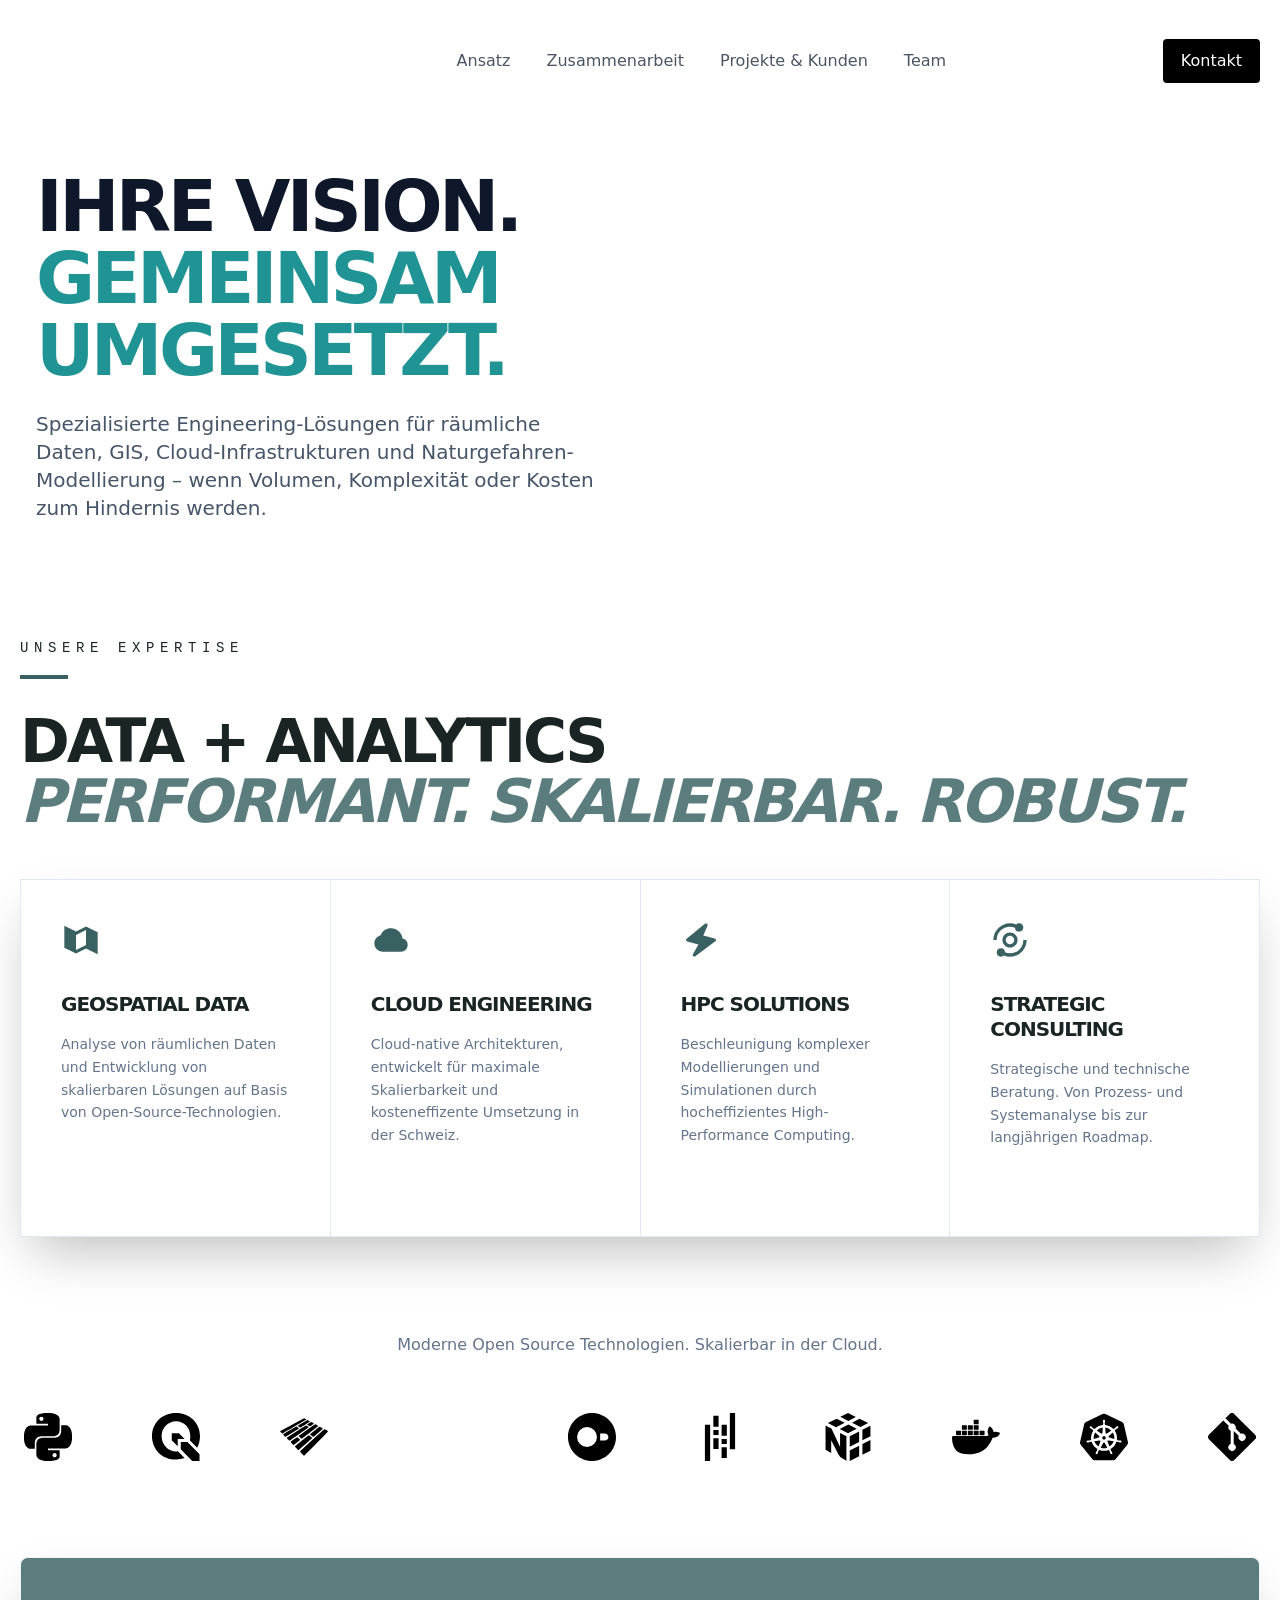
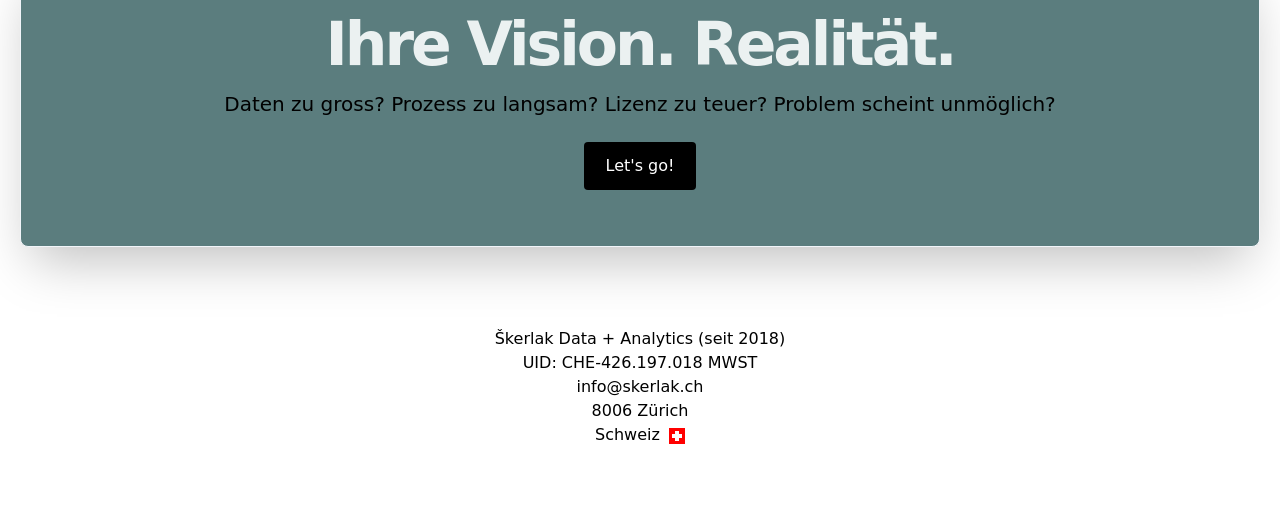
==== commit 97e005db: "pro license, no more copyright" ====
--- a/index.html
+++ b/index.html
@@ -1,4 +1,4 @@
-<!DOCTYPE html><html lang="en"> <head><meta charset="UTF-8"><meta name="viewport" content="width=device-width"><link rel="icon" type="image/svg+xml" href="/assets/logos/logo_2026_small.svg"><meta name="generator" content="Astro v5.16.16"><!-- <link rel="preload" as="image" href={src} alt="Hero" /> --><title>Škerlak Data + Analytics</title><link rel="canonical" href="https://bskerlak.github.io/"><meta name="description" content="Astroship is a starter website template for Astro built with TailwindCSS."><meta name="robots" content="index, follow"><meta property="og:title" content="Astroship - Starter Template for Astro"><meta property="og:type" content="website"><meta property="og:image" content="https://bskerlak.github.io/opengraph.jpg"><meta property="og:url" content="https://bskerlak.github.io/"><meta property="og:image:url" content="https://bskerlak.github.io/opengraph.jpg"><meta property="og:image:alt" content="Astroship Homepage Screenshot"><meta name="twitter:card" content="summary_large_image"><meta name="twitter:site" content="@web3templates"><meta name="twitter:creator" content="@surjithctly"><link rel="stylesheet" href="/assets/about.Cr0wfGKe.css">
+<!DOCTYPE html><html lang="en"> <head><meta charset="UTF-8"><meta name="viewport" content="width=device-width"><link rel="icon" type="image/svg+xml" href="/assets/logos/logo_2026_small.svg"><meta name="generator" content="Astro v5.16.16"><!-- <link rel="preload" as="image" href={src} alt="Hero" /> --><title>Škerlak Data + Analytics</title><link rel="canonical" href="https://bskerlak.github.io/"><meta name="description" content="Astroship is a starter website template for Astro built with TailwindCSS."><meta name="robots" content="index, follow"><meta property="og:title" content="Astroship - Starter Template for Astro"><meta property="og:type" content="website"><meta property="og:image" content="https://bskerlak.github.io/opengraph.jpg"><meta property="og:url" content="https://bskerlak.github.io/"><meta property="og:image:url" content="https://bskerlak.github.io/opengraph.jpg"><meta property="og:image:alt" content="Astroship Homepage Screenshot"><meta name="twitter:card" content="summary_large_image"><meta name="twitter:site" content="@web3templates"><meta name="twitter:creator" content="@surjithctly"><link rel="stylesheet" href="/assets/about.CtJCLwCe.css">
 <style>.mask-linear-fade[data-astro-cid-zi4ldr3x]{mask-image:linear-gradient(90deg,#0000,#0000004d 40%,#000000e6,#000);-webkit-mask-image:linear-gradient(90deg,rgba(0,0,0,0) 0%,rgba(0,0,0,.3) 40%,rgba(0,0,0,.9) 70%,rgba(0,0,0,1) 100%);background-color:transparent}
 </style></head> <body> <div class="max-w-screen-xl mx-auto px-5">  <header class="flex flex-col lg:flex-row justify-between items-center my-5">  <div class="flex w-full lg:w-auto items-center justify-between"> <a href="/" class="flex items-center gap-3"> <img src="/assets/logo_2026_wide.CNNSGHO0_Z1N1xbp.svg" alt="Site logo" loading="lazy" decoding="async" fetchpriority="auto" width="220" height="82" class="h-auto"> </a> <div class="block lg:hidden"> <button id="astronav-menu" aria-label="Toggle Menu">  <svg fill="currentColor" class="w-8 h-8 text-gray-800" width="24" height="24" viewBox="0 0 24 24" xmlns="http://www.w3.org/2000/svg"> <title>Toggle Menu</title> <path class="astronav-close-icon astronav-toggle hidden" fill-rule="evenodd" clip-rule="evenodd" d="M18.278 16.864a1 1 0 01-1.414 1.414l-4.829-4.828-4.828 4.828a1 1 0 01-1.414-1.414l4.828-4.829-4.828-4.828a1 1 0 011.414-1.414l4.829 4.828 4.828-4.828a1 1 0 111.414 1.414l-4.828 4.829 4.828 4.828z"></path> <path class="astronav-open-icon astronav-toggle" fill-rule="evenodd" d="M4 5h16a1 1 0 010 2H4a1 1 0 110-2zm0 6h16a1 1 0 010 2H4a1 1 0 010-2zm0 6h16a1 1 0 010 2H4a1 1 0 010-2z"></path> </svg>  </button> </div> </div> <nav class="astronav-items astronav-toggle hidden w-full lg:w-auto mt-2 lg:flex lg:mt-0">  <ul class="flex flex-col lg:flex-row lg:gap-3"> <li> <a href="/approach" class="flex lg:px-3 py-2 items-center text-gray-600 hover:text-gray-900"> <span> Ansatz</span>  </a> </li><li> <a href="/collaboration" class="flex lg:px-3 py-2 items-center text-gray-600 hover:text-gray-900"> <span> Zusammenarbeit</span>  </a> </li><li> <a href="/projects" class="flex lg:px-3 py-2 items-center text-gray-600 hover:text-gray-900"> <span> Projekte &amp; Kunden</span>  </a> </li><li> <a href="/about" class="flex lg:px-3 py-2 items-center text-gray-600 hover:text-gray-900"> <span> Team</span>  </a> </li> </ul>  </nav>  <script>(function(){const closeOnClick = false;
 
@@ -168,21 +168,10 @@
 })();</script> <div> <div class="hidden lg:flex items-center gap-4"> <a href="/contact" class="rounded text-center transition focus-visible:ring-2 ring-offset-2 ring-gray-200 px-4 py-2 bg-black text-white hover:bg-gray-800  border-2 border-transparent">Kontakt </a> </div> </div> </header>  </div>  <div class="max-w-screen-xl mx-auto px-5">  <section class="relative overflow-hidden bg-white" data-astro-cid-zi4ldr3x> <div class="absolute inset-0 z-0 pointer-events-none opacity-20 lg:opacity-100" data-astro-cid-zi4ldr3x> <div class="absolute top-0 right-0 w-full h-full lg:w-3/4 mask-linear-fade" data-astro-cid-zi4ldr3x> <picture data-astro-cid-zi4ldr3x="true"> <source srcset="/assets/mountain_mesh.CcVC2xxp_ZFjyTY.webp 400w, /assets/mountain_mesh.CcVC2xxp_thSeG.webp 800w, /assets/mountain_mesh.CcVC2xxp_ZtHkML.webp 807w" type="image/webp" sizes="100vw">  <img src="/assets/mountain_mesh.CcVC2xxp_Z2isJ8l.png" srcset="/assets/mountain_mesh.CcVC2xxp_Z2u4Xfy.png 400w, /assets/mountain_mesh.CcVC2xxp_Z1ksv5S.png 800w, /assets/mountain_mesh.CcVC2xxp_Z2isJ8l.png 807w" alt="Geospatial terrain mesh of Swiss Alps" sizes="100vw" data-astro-cid-zi4ldr3x="true" loading="lazy" decoding="async" fetchpriority="auto" width="807" height="657" class="w-full h-full object-cover object-right-top"> </picture> </div> </div> <main class="relative z-10 grid lg:grid-cols-2 place-items-center py-8 md:py-12 container mx-auto px-4 max-h-[420px] overflow-hidden" data-astro-cid-zi4ldr3x> <div class="order-2 lg:order-1" data-astro-cid-zi4ldr3x> <h1 class="text-5xl lg:text-7xl font-black text-slate-900 uppercase tracking-tighter leading-[0.9]" data-astro-cid-zi4ldr3x>
 Ihre Vision. <span class="text-brand-teal" data-astro-cid-zi4ldr3x>Gemeinsam umgesetzt.</span> </h1> <p class="text-lg md:text-xl mt-6 text-slate-600 max-w-xl leading-relaxed" data-astro-cid-zi4ldr3x>
 Spezialisierte Engineering-Lösungen für räumliche Daten, GIS, Cloud-Infrastrukturen und Naturgefahren-Modellierung – wenn Volumen, Komplexität oder Kosten zum Hindernis werden.
-</p> </div> </main> </section> <div class="mt-6" data-astro-cid-zi4ldr3x> <div class="container mx-auto px-4 py-0" data-astro-cid-zi4ldr3x> <p class="text-slate-600" data-astro-cid-zi4ldr3x> <span class="font-medium text-slate-900" data-astro-cid-zi4ldr3x>Dr. Bojan Škerlak</span>
-– Physiker (ETH Zürich), Geospatial Data Science Lead, Cloud Architect & Engineer · Unternehmer seit 2018
-</p> </div> </div>  <div class="mt-24 mb-12"> <h2 class="text-brand-dark font-mono text-[14px] uppercase tracking-[0.4em] mb-4">Unsere Expertise</h2> <div class="w-12 h-1 bg-brand-deep mb-8"></div> <h3 class="text-4xl lg:text-6xl font-black text-brand-dark uppercase tracking-tighter leading-none">
+</p> </div> </main> </section>  <div class="mt-24 mb-12"> <h2 class="text-brand-dark font-mono text-[14px] uppercase tracking-[0.4em] mb-4">Unsere Expertise</h2> <div class="w-12 h-1 bg-brand-deep mb-8"></div> <h3 class="text-4xl lg:text-6xl font-black text-brand-dark uppercase tracking-tighter leading-none">
 Data + Analytics <br> <span class="text-brand-muted italic">Performant. Skalierbar. Robust.</span> </h3> </div> <div class="grid md:grid-cols-2 lg:grid-cols-4 gap-px bg-slate-200 border border-slate-200 shadow-2xl"> <div class="bg-white p-10 hover:bg-brand-light transition-all group min-h-[320px] flex flex-col justify-between"> <div> <div class="text-brand-deep mb-8 transform group-hover:scale-110 transition-transform"> <svg width="1em" height="1em" class="w-10 h-10" data-icon="bx:bxs-map-alt">   <symbol id="ai:bx:bxs-map-alt" viewBox="0 0 24 24"><path d="M9 6.882l-7-3.5v13.236l7 3.5l6-3l7 3.5V7.382l-7-3.5l-6 3zM15 15l-6 3V9l6-3v9z" fill="currentColor"/></symbol><use href="#ai:bx:bxs-map-alt"></use>  </svg> </div> <h3 class="font-bold text-xl uppercase tracking-tighter leading-tight mb-4 text-brand-dark"> Geospatial Data </h3> <p class="text-slate-500 text-sm leading-relaxed">Analyse von räumlichen Daten und Entwicklung von skalierbaren Lösungen auf Basis von Open-Source-Technologien.</p> </div> <div class="mt-8 text-[10px] font-mono text-brand-muted opacity-0 group-hover:opacity-100 transition-opacity uppercase tracking-widest"> Offen. Flexibel. Zukunftssicher. </div> </div><div class="bg-white p-10 hover:bg-brand-light transition-all group min-h-[320px] flex flex-col justify-between"> <div> <div class="text-brand-deep mb-8 transform group-hover:scale-110 transition-transform"> <svg width="1em" height="1em" class="w-10 h-10" data-icon="bx:bxs-cloud">   <symbol id="ai:bx:bxs-cloud" viewBox="0 0 24 24"><path d="M18.944 11.112C18.507 7.67 15.56 5 12 5C9.244 5 6.85 6.611 5.757 9.15C3.609 9.792 2 11.82 2 14c0 2.757 2.243 5 5 5h11c2.206 0 4-1.794 4-4a4.01 4.01 0 0 0-3.056-3.888z" fill="currentColor"/></symbol><use href="#ai:bx:bxs-cloud"></use>  </svg> </div> <h3 class="font-bold text-xl uppercase tracking-tighter leading-tight mb-4 text-brand-dark"> Cloud Engineering </h3> <p class="text-slate-500 text-sm leading-relaxed">Cloud-native Architekturen, entwickelt für maximale Skalierbarkeit und kosteneffizente Umsetzung in der Schweiz.</p> </div> <div class="mt-8 text-[10px] font-mono text-brand-muted opacity-0 group-hover:opacity-100 transition-opacity uppercase tracking-widest"> Skalierbar. Sicher. Effizient. </div> </div><div class="bg-white p-10 hover:bg-brand-light transition-all group min-h-[320px] flex flex-col justify-between"> <div> <div class="text-brand-deep mb-8 transform group-hover:scale-110 transition-transform"> <svg width="1em" height="1em" class="w-10 h-10" data-icon="bx:bxs-zap">   <symbol id="ai:bx:bxs-zap" viewBox="0 0 24 24"><path d="M20.98 11.802a.995.995 0 0 0-.738-.771l-6.86-1.716l2.537-5.921a.998.998 0 0 0-.317-1.192a.996.996 0 0 0-1.234.024l-11 9a1 1 0 0 0 .39 1.744l6.719 1.681l-3.345 5.854A1.001 1.001 0 0 0 8 22a.995.995 0 0 0 .6-.2l12-9a1 1 0 0 0 .38-.998z" fill="currentColor"/></symbol><use href="#ai:bx:bxs-zap"></use>  </svg> </div> <h3 class="font-bold text-xl uppercase tracking-tighter leading-tight mb-4 text-brand-dark"> HPC Solutions </h3> <p class="text-slate-500 text-sm leading-relaxed">Beschleunigung komplexer Modellierungen und Simulationen durch hocheffizientes High-Performance Computing.</p> </div> <div class="mt-8 text-[10px] font-mono text-brand-muted opacity-0 group-hover:opacity-100 transition-opacity uppercase tracking-widest"> Extreme Leistung. Swiss Made. </div> </div><div class="bg-white p-10 hover:bg-brand-light transition-all group min-h-[320px] flex flex-col justify-between"> <div> <div class="text-brand-deep mb-8 transform group-hover:scale-110 transition-transform"> <svg width="1em" height="1em" class="w-10 h-10" data-icon="bx:bx-analyse">   <symbol id="ai:bx:bx-analyse" viewBox="0 0 24 24"><path fill="currentColor" d="M2 12h2a8 8 0 0 1 2.337-5.663a7.9 7.9 0 0 1 2.542-1.71a8.12 8.12 0 0 1 6.13-.041A2.49 2.49 0 0 0 17.5 7C18.886 7 20 5.886 20 4.5S18.886 2 17.5 2c-.689 0-1.312.276-1.763.725c-2.431-.973-5.223-.958-7.635.059a9.9 9.9 0 0 0-3.18 2.139a9.9 9.9 0 0 0-2.14 3.179A10 10 0 0 0 2 12m17.373 3.122c-.401.952-.977 1.808-1.71 2.541s-1.589 1.309-2.542 1.71a8.12 8.12 0 0 1-6.13.041A2.49 2.49 0 0 0 6.5 17C5.114 17 4 18.114 4 19.5S5.114 22 6.5 22c.689 0 1.312-.276 1.763-.725A10 10 0 0 0 12 22a9.98 9.98 0 0 0 9.217-6.102A10 10 0 0 0 22 12h-2a8 8 0 0 1-.627 3.122"/><path fill="currentColor" d="M12 7.462c-2.502 0-4.538 2.036-4.538 4.538S9.498 16.538 12 16.538s4.538-2.036 4.538-4.538S14.502 7.462 12 7.462m0 7.076c-1.399 0-2.538-1.139-2.538-2.538S10.601 9.462 12 9.462s2.538 1.139 2.538 2.538s-1.139 2.538-2.538 2.538"/></symbol><use href="#ai:bx:bx-analyse"></use>  </svg> </div> <h3 class="font-bold text-xl uppercase tracking-tighter leading-tight mb-4 text-brand-dark"> Strategic Consulting </h3> <p class="text-slate-500 text-sm leading-relaxed">Strategische und technische Beratung. Von Prozess- und Systemanalyse bis zur langjährigen Roadmap.</p> </div> <div class="mt-8 text-[10px] font-mono text-brand-muted opacity-0 group-hover:opacity-100 transition-opacity uppercase tracking-widest"> Klarheit ermöglicht Resultate. </div> </div> </div> <div class="mt-24"> <h2 class="text-center text-slate-500">Moderne Open Source Technologien. Skalierbar in der Cloud.</h2> <div class="flex gap-8 md:gap-20 items-center justify-center mt-10 flex-wrap"> <svg width="1em" height="1em" class="size-8 md:size-12" data-icon="simple-icons:python">   <symbol id="ai:simple-icons:python" viewBox="0 0 24 24"><path fill="currentColor" d="m14.25.18l.9.2l.73.26l.59.3l.45.32l.34.34l.25.34l.16.33l.1.3l.04.26l.02.2l-.01.13V8.5l-.05.63l-.13.55l-.21.46l-.26.38l-.3.31l-.33.25l-.35.19l-.35.14l-.33.1l-.3.07l-.26.04l-.21.02H8.77l-.69.05l-.59.14l-.5.22l-.41.27l-.33.32l-.27.35l-.2.36l-.15.37l-.1.35l-.07.32l-.04.27l-.02.21v3.06H3.17l-.21-.03l-.28-.07l-.32-.12l-.35-.18l-.36-.26l-.36-.36l-.35-.46l-.32-.59l-.28-.73l-.21-.88l-.14-1.05l-.05-1.23l.06-1.22l.16-1.04l.24-.87l.32-.71l.36-.57l.4-.44l.42-.33l.42-.24l.4-.16l.36-.1l.32-.05l.24-.01h.16l.06.01h8.16v-.83H6.18l-.01-2.75l-.02-.37l.05-.34l.11-.31l.17-.28l.25-.26l.31-.23l.38-.2l.44-.18l.51-.15l.58-.12l.64-.1l.71-.06l.77-.04l.84-.02l1.27.05zm-6.3 1.98l-.23.33l-.08.41l.08.41l.23.34l.33.22l.41.09l.41-.09l.33-.22l.23-.34l.08-.41l-.08-.41l-.23-.33l-.33-.22l-.41-.09l-.41.09zm13.09 3.95l.28.06l.32.12l.35.18l.36.27l.36.35l.35.47l.32.59l.28.73l.21.88l.14 1.04l.05 1.23l-.06 1.23l-.16 1.04l-.24.86l-.32.71l-.36.57l-.4.45l-.42.33l-.42.24l-.4.16l-.36.09l-.32.05l-.24.02l-.16-.01h-8.22v.82h5.84l.01 2.76l.02.36l-.05.34l-.11.31l-.17.29l-.25.25l-.31.24l-.38.2l-.44.17l-.51.15l-.58.13l-.64.09l-.71.07l-.77.04l-.84.01l-1.27-.04l-1.07-.14l-.9-.2l-.73-.25l-.59-.3l-.45-.33l-.34-.34l-.25-.34l-.16-.33l-.1-.3l-.04-.25l-.02-.2l.01-.13v-5.34l.05-.64l.13-.54l.21-.46l.26-.38l.3-.32l.33-.24l.35-.2l.35-.14l.33-.1l.3-.06l.26-.04l.21-.02l.13-.01h5.84l.69-.05l.59-.14l.5-.21l.41-.28l.33-.32l.27-.35l.2-.36l.15-.36l.1-.35l.07-.32l.04-.28l.02-.21V6.07h2.09l.14.01zm-6.47 14.25l-.23.33l-.08.41l.08.41l.23.33l.33.23l.41.08l.41-.08l.33-.23l.23-.33l.08-.41l-.08-.41l-.23-.33l-.33-.23l-.41-.08l-.41.08z"/></symbol><use href="#ai:simple-icons:python"></use>  </svg> <svg width="1em" height="1em" class="size-8 md:size-12" data-icon="simple-icons:qgis">   <symbol id="ai:simple-icons:qgis" viewBox="0 0 24 24"><path fill="currentColor" d="M12.879 13.006v3.65l-3.004-3.048v-3.495h3.582l2.852 2.893zm10.886 7.606V24h-3.654l-5.73-5.9v-3.55h3.354zm-10.828-1.448l3.372 3.371c-1.309.442-2.557.726-4.325.726C5.136 23.26 0 18.243 0 11.565C0 4.92 5.136 0 11.984 0C18.864 0 24 4.952 24 11.565c0 2.12-.523 4.076-1.457 5.759l-3.625-3.725a8.4 8.4 0 0 0 .24-2.005c0-4.291-3.148-7.527-7.1-7.527c-3.954 0-7.248 3.236-7.248 7.527s3.33 7.6 7.247 7.6c.548 0 .661.017.88-.03"/></symbol><use href="#ai:simple-icons:qgis"></use>  </svg> <svg width="1em" height="1em" class="size-8 md:size-12" data-icon="simple-icons:apacheparquet">   <symbol id="ai:simple-icons:apacheparquet" viewBox="0 0 24 24"><path fill="currentColor" d="M10.953 20.391c-.95-1.013-.978-1.057-.807-1.248c.27-.304 11.811-10.868 11.977-10.964c.143-.083 1.558.6 1.867.902c.119.115-.8 1.098-5.817 6.218c-3.277 3.345-6.021 6.095-6.097 6.112c-.076.016-.582-.442-1.123-1.02M8.333 17.7c-.511-.515-.835-.92-.803-1.003c.058-.152 6.693-5.515 6.817-5.51c.153.005 1.714 1.191 1.714 1.302c0 .116-6.67 6.073-6.8 6.073c-.038 0-.456-.388-.928-.862M5.91 15.227c-.4-.448-.652-.81-.598-.86c.28-.26 3.164-2.26 3.26-2.26c.154.002 1.547 1.196 1.547 1.327c0 .161-3.124 2.566-3.334 2.566c-.1 0-.494-.348-.875-.773m-1.988-2.04c-.574-.58-.642-.69-.512-.81c.187-.174 9.357-6.094 9.545-6.162c.146-.053 1.417.716 1.417.858c0 .102-9.401 6.685-9.63 6.744c-.091.023-.435-.241-.82-.63m6.117-.935c-.379-.314-.687-.626-.684-.692c.002-.066.337-.354.743-.64c.406-.285 2.227-1.587 4.046-2.894s3.383-2.376 3.474-2.376c.245 0 1.485.717 1.445.835c-.057.173-8.012 6.336-8.179 6.337c-.086 0-.467-.256-.845-.57m-7.963-.923c-.452-.478-.518-.593-.4-.701c.103-.093 5.783-3.449 6.47-3.821c.114-.062 1.318.807 1.28.922c-.05.15-6.456 4.172-6.645 4.172c-.09 0-.408-.257-.705-.572m13.735.038c-.416-.298-.772-.59-.792-.65c-.028-.083 3.74-3.215 4.595-3.818c.166-.118.297-.079 1.01.301c.45.24.818.485.817.545c-.002.152-4.487 4.098-4.7 4.135c-.096.016-.515-.214-.93-.513M.547 9.707L0 9.156l.243-.158c.133-.086 2.841-1.563 6.018-3.282l5.775-3.126l.553.27c.303.15.552.322.552.384c0 .084-11.875 7.018-12.02 7.018c-.015 0-.274-.249-.574-.553zm8.88-2.79c-.269-.2-.487-.418-.487-.483s1.083-.755 2.406-1.534l2.405-1.417l.617.33c.34.18.617.363.617.406c0 .122-4.715 3.07-4.904 3.067c-.092-.001-.387-.167-.655-.368Zm4.816-.612c-.325-.2-.589-.418-.588-.484c.002-.112 1.64-1.209 1.909-1.279c.123-.032 1.226.55 1.315.694c.027.044-.031.15-.128.237c-.333.296-1.7 1.202-1.81 1.199c-.06-.002-.374-.167-.698-.367"/></symbol><use href="#ai:simple-icons:apacheparquet"></use>  </svg> <img class="size-8 md:size-20" src="/assets/logos/arrow-logo_vertical_black-txt_transparent-bg.svg"> <svg width="1em" height="1em" class="size-8 md:size-12" data-icon="simple-icons:duckdb">   <symbol id="ai:simple-icons:duckdb" viewBox="0 0 24 24"><path fill="currentColor" d="M12 0C5.363 0 0 5.363 0 12s5.363 12 12 12s12-5.363 12-12S18.637 0 12 0M9.502 7.03a4.974 4.974 0 0 1 4.97 4.97a4.974 4.974 0 0 1-4.97 4.97A4.974 4.974 0 0 1 4.532 12a4.974 4.974 0 0 1 4.97-4.97m6.563 3.183h2.351c.98 0 1.787.782 1.787 1.762s-.807 1.789-1.787 1.789h-2.351z"/></symbol><use href="#ai:simple-icons:duckdb"></use>  </svg> <svg width="1em" height="1em" class="size-8 md:size-12" data-icon="simple-icons:pandas">   <symbol id="ai:simple-icons:pandas" viewBox="0 0 24 24"><path fill="currentColor" d="M16.922 0h2.623v18.104h-2.623zm-4.126 12.94h2.623v2.57h-2.623zm0-7.037h2.623v5.446h-2.623zm0 11.197h2.623v5.446h-2.623zM4.456 5.896h2.622V24H4.455zm4.213 2.559h2.623v2.57H8.67zm0 4.151h2.623v5.447H8.67zm0-11.187h2.623v5.446H8.67Z"/></symbol><use href="#ai:simple-icons:pandas"></use>  </svg> <svg width="1em" height="1em" class="size-8 md:size-12" data-icon="simple-icons:numpy">   <symbol id="ai:simple-icons:numpy" viewBox="0 0 24 24"><path fill="currentColor" d="m10.315 4.876l-4.01-2.024l-4.401 2.196l4.118 2.068zm1.838.928l4.205 2.122l-4.363 2.19l-4.125-2.07zm5.615-2.922l4.32 2.166l-3.863 1.94l-4.213-2.125zM15.91 1.95L12.021 0L8.174 1.92l4.007 2.02zm-3.04 16.744V24l4.711-2.35l-.005-5.31zm4.704-4.206l-.005-5.253l-4.699 2.336v5.254zm5.655-.984v5.327l-4.018 2.005l-.002-5.303zm0-1.863v-5.22l-4.025 2.001l.003 5.264zm-12.022-.07L8.033 9.976v6.895s-3.88-8.257-4.24-8.998c-.046-.096-.237-.201-.285-.227A358 358 0 0 0 .773 6.25v12.18l2.82 1.508V13.57s3.84 7.378 3.878 7.458c.04.08.425.858.837 1.132c.548.363 2.899 1.776 2.899 1.776z"/></symbol><use href="#ai:simple-icons:numpy"></use>  </svg> <svg width="1em" height="1em" class="size-8 md:size-12" data-icon="simple-icons:docker">   <symbol id="ai:simple-icons:docker" viewBox="0 0 24 24"><path fill="currentColor" d="M13.983 11.078h2.119a.186.186 0 0 0 .186-.185V9.006a.186.186 0 0 0-.186-.186h-2.119a.185.185 0 0 0-.185.185v1.888c0 .102.083.185.185.185m-2.954-5.43h2.118a.186.186 0 0 0 .186-.186V3.574a.186.186 0 0 0-.186-.185h-2.118a.185.185 0 0 0-.185.185v1.888c0 .102.082.185.185.185m0 2.716h2.118a.187.187 0 0 0 .186-.186V6.29a.186.186 0 0 0-.186-.185h-2.118a.185.185 0 0 0-.185.185v1.887c0 .102.082.185.185.186m-2.93 0h2.12a.186.186 0 0 0 .184-.186V6.29a.185.185 0 0 0-.185-.185H8.1a.185.185 0 0 0-.185.185v1.887c0 .102.083.185.185.186m-2.964 0h2.119a.186.186 0 0 0 .185-.186V6.29a.185.185 0 0 0-.185-.185H5.136a.186.186 0 0 0-.186.185v1.887c0 .102.084.185.186.186m5.893 2.715h2.118a.186.186 0 0 0 .186-.185V9.006a.186.186 0 0 0-.186-.186h-2.118a.185.185 0 0 0-.185.185v1.888c0 .102.082.185.185.185m-2.93 0h2.12a.185.185 0 0 0 .184-.185V9.006a.185.185 0 0 0-.184-.186h-2.12a.185.185 0 0 0-.184.185v1.888c0 .102.083.185.185.185m-2.964 0h2.119a.185.185 0 0 0 .185-.185V9.006a.185.185 0 0 0-.184-.186h-2.12a.186.186 0 0 0-.186.186v1.887c0 .102.084.185.186.185m-2.92 0h2.12a.185.185 0 0 0 .184-.185V9.006a.185.185 0 0 0-.184-.186h-2.12a.185.185 0 0 0-.184.185v1.888c0 .102.082.185.185.185M23.763 9.89c-.065-.051-.672-.51-1.954-.51q-.508.001-1.01.087c-.248-1.7-1.653-2.53-1.716-2.566l-.344-.199l-.226.327c-.284.438-.49.922-.612 1.43c-.23.97-.09 1.882.403 2.661c-.595.332-1.55.413-1.744.42H.751a.75.75 0 0 0-.75.748a11.4 11.4 0 0 0 .692 4.062c.545 1.428 1.355 2.48 2.41 3.124c1.18.723 3.1 1.137 5.275 1.137a15.7 15.7 0 0 0 2.93-.266a12.3 12.3 0 0 0 3.823-1.389a10.5 10.5 0 0 0 2.61-2.136c1.252-1.418 1.998-2.997 2.553-4.4h.221c1.372 0 2.215-.549 2.68-1.009c.309-.293.55-.65.707-1.046l.098-.288Z"/></symbol><use href="#ai:simple-icons:docker"></use>  </svg> <svg width="1em" height="1em" class="size-8 md:size-12" data-icon="simple-icons:kubernetes">   <symbol id="ai:simple-icons:kubernetes" viewBox="0 0 24 24"><path fill="currentColor" d="m10.204 14.35l.007.01l-.999 2.413a5.17 5.17 0 0 1-2.075-2.597l2.578-.437l.004.005a.44.44 0 0 1 .484.606zm-.833-2.129a.44.44 0 0 0 .173-.756l.002-.011L7.585 9.7a5.14 5.14 0 0 0-.73 3.255l2.514-.725zm1.145-1.98a.44.44 0 0 0 .699-.337l.01-.005l.15-2.62a5.14 5.14 0 0 0-3.01 1.442l2.147 1.523zm.76 2.75l.723.349l.722-.347l.18-.78l-.5-.623h-.804l-.5.623l.179.779zm1.5-3.095a.44.44 0 0 0 .7.336l.008.003l2.134-1.513a5.2 5.2 0 0 0-2.992-1.442l.148 2.615zm10.876 5.97l-5.773 7.181a1.6 1.6 0 0 1-1.248.594l-9.261.003a1.6 1.6 0 0 1-1.247-.596l-5.776-7.18a1.58 1.58 0 0 1-.307-1.34L2.1 5.573c.108-.47.425-.864.863-1.073L11.305.513a1.6 1.6 0 0 1 1.385 0l8.345 3.985c.438.209.755.604.863 1.073l2.062 8.955c.108.47-.005.963-.308 1.34m-3.289-2.057c-.042-.01-.103-.026-.145-.034c-.174-.033-.315-.025-.479-.038c-.35-.037-.638-.067-.895-.148c-.105-.04-.18-.165-.216-.216l-.201-.059a6.5 6.5 0 0 0-.105-2.332a6.5 6.5 0 0 0-.936-2.163c.052-.047.15-.133.177-.159c.008-.09.001-.183.094-.282c.197-.185.444-.338.743-.522c.142-.084.273-.137.415-.242c.032-.024.076-.062.11-.089c.24-.191.295-.52.123-.736s-.506-.236-.745-.045c-.034.027-.08.062-.111.088c-.134.116-.217.23-.33.35c-.246.25-.45.458-.673.609c-.097.056-.239.037-.303.033l-.19.135a6.55 6.55 0 0 0-4.146-2.003l-.012-.223c-.065-.062-.143-.115-.163-.25c-.022-.268.015-.557.057-.905c.023-.163.061-.298.068-.475c.001-.04-.001-.099-.001-.142c0-.306-.224-.555-.5-.555c-.275 0-.499.249-.499.555l.001.014c0 .041-.002.092 0 .128c.006.177.044.312.067.475c.042.348.078.637.056.906a.55.55 0 0 1-.162.258l-.012.211a6.42 6.42 0 0 0-4.166 2.003l-.18-.128c-.09.012-.18.04-.297-.029c-.223-.15-.427-.358-.673-.608c-.113-.12-.195-.234-.329-.349l-.111-.088a.6.6 0 0 0-.348-.132a.48.48 0 0 0-.398.176c-.172.216-.117.546.123.737l.007.005l.104.083c.142.105.272.159.414.242c.299.185.546.338.743.522c.076.082.09.226.1.288l.16.143a6.46 6.46 0 0 0-1.02 4.506l-.208.06c-.055.072-.133.184-.215.217c-.257.081-.546.11-.895.147c-.164.014-.305.006-.48.039c-.037.007-.09.02-.133.03l-.004.002l-.007.002c-.295.071-.484.342-.423.608c.061.267.349.429.645.365l.007-.001l.01-.003l.129-.029c.17-.046.294-.113.448-.172c.33-.118.604-.217.87-.256c.112-.009.23.069.288.101l.217-.037a6.5 6.5 0 0 0 2.88 3.596l-.09.218c.033.084.069.199.044.282c-.097.252-.263.517-.452.813c-.091.136-.185.242-.268.399c-.02.037-.045.095-.064.134c-.128.275-.034.591.213.71c.248.12.556-.007.69-.282v-.002c.02-.039.046-.09.062-.127c.07-.162.094-.301.144-.458c.132-.332.205-.68.387-.897c.05-.06.13-.082.215-.105l.113-.205a6.45 6.45 0 0 0 4.609.012l.106.192c.086.028.18.042.256.155c.136.232.229.507.342.84c.05.156.074.295.145.457c.016.037.043.09.062.129c.133.276.442.402.69.282c.247-.118.341-.435.213-.71c-.02-.039-.045-.096-.065-.134c-.083-.156-.177-.261-.268-.398c-.19-.296-.346-.541-.443-.793c-.04-.13.007-.21.038-.294c-.018-.022-.059-.144-.083-.202a6.5 6.5 0 0 0 2.88-3.622c.064.01.176.03.213.038c.075-.05.144-.114.28-.104c.266.039.54.138.87.256c.154.06.277.128.448.173c.036.01.088.019.13.028l.009.003l.007.001c.297.064.584-.098.645-.365c.06-.266-.128-.537-.423-.608M16.4 9.701l-1.95 1.746v.005a.44.44 0 0 0 .173.757l.003.01l2.526.728a5.2 5.2 0 0 0-.108-1.674A5.2 5.2 0 0 0 16.4 9.7zm-4.013 5.325a.44.44 0 0 0-.404-.232a.44.44 0 0 0-.372.233h-.002l-1.268 2.292a5.16 5.16 0 0 0 3.326.003l-1.27-2.296zm1.888-1.293a.44.44 0 0 0-.27.036a.44.44 0 0 0-.214.572l-.003.004l1.01 2.438a5.15 5.15 0 0 0 2.081-2.615l-2.6-.44z"/></symbol><use href="#ai:simple-icons:kubernetes"></use>  </svg> <svg width="1em" height="1em" class="size-8 md:size-12" data-icon="simple-icons:git">   <symbol id="ai:simple-icons:git" viewBox="0 0 24 24"><path fill="currentColor" d="M23.546 10.93L13.067.452a1.55 1.55 0 0 0-2.188 0L8.708 2.627l2.76 2.76a1.838 1.838 0 0 1 2.327 2.341l2.658 2.66a1.838 1.838 0 0 1 1.9 3.039a1.837 1.837 0 0 1-2.6 0a1.85 1.85 0 0 1-.404-1.996L12.86 8.955v6.525c.176.086.342.203.488.348a1.85 1.85 0 0 1 0 2.6a1.844 1.844 0 0 1-2.609 0a1.834 1.834 0 0 1 0-2.598c.182-.18.387-.316.605-.406V8.835a1.834 1.834 0 0 1-.996-2.41L7.636 3.7L.45 10.881c-.6.605-.6 1.584 0 2.189l10.48 10.477a1.545 1.545 0 0 0 2.186 0l10.43-10.43a1.544 1.544 0 0 0 0-2.187"/></symbol><use href="#ai:simple-icons:git"></use>  </svg> </div> </div> <div class="bg-brand-muted p-10 md:px-14 md:py-14 mt-20 container mx-auto px-4 rounded-lg shadow-2xl flex flex-col items-center text-center border border-slate-100"> <h2 class="text-brand-light text-4xl md:text-6xl font-black tracking-tighter leading-none">
 Ihre Vision. Realität.
 </h2> <p class="text-brand-muted-500 mt-4 text-lg md:text-xl">
 Daten zu gross? Prozess zu langsam? Lizenz zu teuer? Problem scheint unmöglich?
 </p> <div class="flex mt-6 text-brand-teal"> <a href="/contact" class="rounded text-center transition focus-visible:ring-2 ring-offset-2 ring-gray-200 px-5 py-2.5 bg-black text-white hover:bg-gray-800  border-2 border-transparent">Let's go! </a> </div> </div>  </div>  <footer class="my-20"> <div class="text-center"> <p>Škerlak Data + Analytics (seit 2018)</p> <p>UID: CHE-426.197.018 MWST</p> <p><a href="mailto:info@skerlak.ch" class="hover:underline">info@skerlak.ch</a></p> <p> 8006 Zürich </p> <p>Schweiz
-<span class="inline-block ml-1 align-middle" aria-label="Swiss flag"> <svg xmlns="http://www.w3.org/2000/svg" viewBox="0 0 512 512" width="16" height="16"> <rect width="512" height="512" fill="#FF0000"></rect> <rect x="192" y="96" width="128" height="320" fill="#fff"></rect> <rect x="96" y="192" width="320" height="128" fill="#fff"></rect> </svg> </span> </p> </div> <!--
-    Can we ask you a favor 🙏
-    Please keep this backlink on your website if possible.
-    or Purchase a commercial license from https://web3templates.com
-  --> <p class="text-center text-sm text-slate-500 mt-4">
-© 2026 Astroship. All rights reserved.
-</p> <p class="text-center text-xs text-slate-500 mt-1">
-Made by <a href="https://web3templates.com" target="_blank" rel="noopener" class="hover:underline">
-Web3Templates
-</a> </p> </footer>  </body> </html>+<span class="inline-block ml-1 align-middle" aria-label="Swiss flag"> <svg xmlns="http://www.w3.org/2000/svg" viewBox="0 0 512 512" width="16" height="16"> <rect width="512" height="512" fill="#FF0000"></rect> <rect x="192" y="96" width="128" height="320" fill="#fff"></rect> <rect x="96" y="192" width="320" height="128" fill="#fff"></rect> </svg> </span> </p> </div> </footer>  </body> </html>
--- a/assets/about.CtJCLwCe.css
+++ b/assets/about.CtJCLwCe.css
@@ -0,0 +1 @@
+*,:before,:after{--tw-border-spacing-x: 0;--tw-border-spacing-y: 0;--tw-translate-x: 0;--tw-translate-y: 0;--tw-rotate: 0;--tw-skew-x: 0;--tw-skew-y: 0;--tw-scale-x: 1;--tw-scale-y: 1;--tw-pan-x: ;--tw-pan-y: ;--tw-pinch-zoom: ;--tw-scroll-snap-strictness: proximity;--tw-gradient-from-position: ;--tw-gradient-via-position: ;--tw-gradient-to-position: ;--tw-ordinal: ;--tw-slashed-zero: ;--tw-numeric-figure: ;--tw-numeric-spacing: ;--tw-numeric-fraction: ;--tw-ring-inset: ;--tw-ring-offset-width: 0px;--tw-ring-offset-color: #fff;--tw-ring-color: rgb(59 130 246 / .5);--tw-ring-offset-shadow: 0 0 #0000;--tw-ring-shadow: 0 0 #0000;--tw-shadow: 0 0 #0000;--tw-shadow-colored: 0 0 #0000;--tw-blur: ;--tw-brightness: ;--tw-contrast: ;--tw-grayscale: ;--tw-hue-rotate: ;--tw-invert: ;--tw-saturate: ;--tw-sepia: ;--tw-drop-shadow: ;--tw-backdrop-blur: ;--tw-backdrop-brightness: ;--tw-backdrop-contrast: ;--tw-backdrop-grayscale: ;--tw-backdrop-hue-rotate: ;--tw-backdrop-invert: ;--tw-backdrop-opacity: ;--tw-backdrop-saturate: ;--tw-backdrop-sepia: ;--tw-contain-size: ;--tw-contain-layout: ;--tw-contain-paint: ;--tw-contain-style: }::backdrop{--tw-border-spacing-x: 0;--tw-border-spacing-y: 0;--tw-translate-x: 0;--tw-translate-y: 0;--tw-rotate: 0;--tw-skew-x: 0;--tw-skew-y: 0;--tw-scale-x: 1;--tw-scale-y: 1;--tw-pan-x: ;--tw-pan-y: ;--tw-pinch-zoom: ;--tw-scroll-snap-strictness: proximity;--tw-gradient-from-position: ;--tw-gradient-via-position: ;--tw-gradient-to-position: ;--tw-ordinal: ;--tw-slashed-zero: ;--tw-numeric-figure: ;--tw-numeric-spacing: ;--tw-numeric-fraction: ;--tw-ring-inset: ;--tw-ring-offset-width: 0px;--tw-ring-offset-color: #fff;--tw-ring-color: rgb(59 130 246 / .5);--tw-ring-offset-shadow: 0 0 #0000;--tw-ring-shadow: 0 0 #0000;--tw-shadow: 0 0 #0000;--tw-shadow-colored: 0 0 #0000;--tw-blur: ;--tw-brightness: ;--tw-contrast: ;--tw-grayscale: ;--tw-hue-rotate: ;--tw-invert: ;--tw-saturate: ;--tw-sepia: ;--tw-drop-shadow: ;--tw-backdrop-blur: ;--tw-backdrop-brightness: ;--tw-backdrop-contrast: ;--tw-backdrop-grayscale: ;--tw-backdrop-hue-rotate: ;--tw-backdrop-invert: ;--tw-backdrop-opacity: ;--tw-backdrop-saturate: ;--tw-backdrop-sepia: ;--tw-contain-size: ;--tw-contain-layout: ;--tw-contain-paint: ;--tw-contain-style: }*,:before,:after{box-sizing:border-box;border-width:0;border-style:solid;border-color:#e5e7eb}:before,:after{--tw-content: ""}html,:host{line-height:1.5;-webkit-text-size-adjust:100%;-moz-tab-size:4;-o-tab-size:4;tab-size:4;font-family:ui-sans-serif,system-ui,sans-serif,"Apple Color Emoji","Segoe UI Emoji",Segoe UI Symbol,"Noto Color Emoji";font-feature-settings:normal;font-variation-settings:normal;-webkit-tap-highlight-color:transparent}body{margin:0;line-height:inherit}hr{height:0;color:inherit;border-top-width:1px}abbr:where([title]){-webkit-text-decoration:underline dotted;text-decoration:underline dotted}h1,h2,h3,h4,h5,h6{font-size:inherit;font-weight:inherit}a{color:inherit;text-decoration:inherit}b,strong{font-weight:bolder}code,kbd,samp,pre{font-family:ui-monospace,SFMono-Regular,Menlo,Monaco,Consolas,Liberation Mono,Courier New,monospace;font-feature-settings:normal;font-variation-settings:normal;font-size:1em}small{font-size:80%}sub,sup{font-size:75%;line-height:0;position:relative;vertical-align:baseline}sub{bottom:-.25em}sup{top:-.5em}table{text-indent:0;border-color:inherit;border-collapse:collapse}button,input,optgroup,select,textarea{font-family:inherit;font-feature-settings:inherit;font-variation-settings:inherit;font-size:100%;font-weight:inherit;line-height:inherit;letter-spacing:inherit;color:inherit;margin:0;padding:0}button,select{text-transform:none}button,input:where([type=button]),input:where([type=reset]),input:where([type=submit]){-webkit-appearance:button;background-color:transparent;background-image:none}:-moz-focusring{outline:auto}:-moz-ui-invalid{box-shadow:none}progress{vertical-align:baseline}::-webkit-inner-spin-button,::-webkit-outer-spin-button{height:auto}[type=search]{-webkit-appearance:textfield;outline-offset:-2px}::-webkit-search-decoration{-webkit-appearance:none}::-webkit-file-upload-button{-webkit-appearance:button;font:inherit}summary{display:list-item}blockquote,dl,dd,h1,h2,h3,h4,h5,h6,hr,figure,p,pre{margin:0}fieldset{margin:0;padding:0}legend{padding:0}ol,ul,menu{list-style:none;margin:0;padding:0}dialog{padding:0}textarea{resize:vertical}input::-moz-placeholder,textarea::-moz-placeholder{opacity:1;color:#9ca3af}input::placeholder,textarea::placeholder{opacity:1;color:#9ca3af}button,[role=button]{cursor:pointer}:disabled{cursor:default}img,svg,video,canvas,audio,iframe,embed,object{display:block;vertical-align:middle}img,video{max-width:100%;height:auto}[hidden]:where(:not([hidden=until-found])){display:none}.container{width:100%}@media(min-width:640px){.container{max-width:640px}}@media(min-width:768px){.container{max-width:768px}}@media(min-width:1024px){.container{max-width:1024px}}@media(min-width:1280px){.container{max-width:1280px}}@media(min-width:1536px){.container{max-width:1536px}}.prose{color:var(--tw-prose-body);max-width:65ch}.prose :where(p):not(:where([class~=not-prose],[class~=not-prose] *)){margin-top:1.25em;margin-bottom:1.25em}.prose :where([class~=lead]):not(:where([class~=not-prose],[class~=not-prose] *)){color:var(--tw-prose-lead);font-size:1.25em;line-height:1.6;margin-top:1.2em;margin-bottom:1.2em}.prose :where(a):not(:where([class~=not-prose],[class~=not-prose] *)){color:var(--tw-prose-links);text-decoration:underline;font-weight:500}.prose :where(strong):not(:where([class~=not-prose],[class~=not-prose] *)){color:var(--tw-prose-bold);font-weight:600}.prose :where(a strong):not(:where([class~=not-prose],[class~=not-prose] *)){color:inherit}.prose :where(blockquote strong):not(:where([class~=not-prose],[class~=not-prose] *)){color:inherit}.prose :where(thead th strong):not(:where([class~=not-prose],[class~=not-prose] *)){color:inherit}.prose :where(ol):not(:where([class~=not-prose],[class~=not-prose] *)){list-style-type:decimal;margin-top:1.25em;margin-bottom:1.25em;padding-inline-start:1.625em}.prose :where(ol[type=A]):not(:where([class~=not-prose],[class~=not-prose] *)){list-style-type:upper-alpha}.prose :where(ol[type=a]):not(:where([class~=not-prose],[class~=not-prose] *)){list-style-type:lower-alpha}.prose :where(ol[type=A s]):not(:where([class~=not-prose],[class~=not-prose] *)){list-style-type:upper-alpha}.prose :where(ol[type=a s]):not(:where([class~=not-prose],[class~=not-prose] *)){list-style-type:lower-alpha}.prose :where(ol[type=I]):not(:where([class~=not-prose],[class~=not-prose] *)){list-style-type:upper-roman}.prose :where(ol[type=i]):not(:where([class~=not-prose],[class~=not-prose] *)){list-style-type:lower-roman}.prose :where(ol[type=I s]):not(:where([class~=not-prose],[class~=not-prose] *)){list-style-type:upper-roman}.prose :where(ol[type=i s]):not(:where([class~=not-prose],[class~=not-prose] *)){list-style-type:lower-roman}.prose :where(ol[type="1"]):not(:where([class~=not-prose],[class~=not-prose] *)){list-style-type:decimal}.prose :where(ul):not(:where([class~=not-prose],[class~=not-prose] *)){list-style-type:disc;margin-top:1.25em;margin-bottom:1.25em;padding-inline-start:1.625em}.prose :where(ol>li):not(:where([class~=not-prose],[class~=not-prose] *))::marker{font-weight:400;color:var(--tw-prose-counters)}.prose :where(ul>li):not(:where([class~=not-prose],[class~=not-prose] *))::marker{color:var(--tw-prose-bullets)}.prose :where(dt):not(:where([class~=not-prose],[class~=not-prose] *)){color:var(--tw-prose-headings);font-weight:600;margin-top:1.25em}.prose :where(hr):not(:where([class~=not-prose],[class~=not-prose] *)){border-color:var(--tw-prose-hr);border-top-width:1px;margin-top:3em;margin-bottom:3em}.prose :where(blockquote):not(:where([class~=not-prose],[class~=not-prose] *)){font-weight:500;font-style:italic;color:var(--tw-prose-quotes);border-inline-start-width:.25rem;border-inline-start-color:var(--tw-prose-quote-borders);quotes:"“""”""‘""’";margin-top:1.6em;margin-bottom:1.6em;padding-inline-start:1em}.prose :where(blockquote p:first-of-type):not(:where([class~=not-prose],[class~=not-prose] *)):before{content:open-quote}.prose :where(blockquote p:last-of-type):not(:where([class~=not-prose],[class~=not-prose] *)):after{content:close-quote}.prose :where(h1):not(:where([class~=not-prose],[class~=not-prose] *)){color:var(--tw-prose-headings);font-weight:800;font-size:2.25em;margin-top:0;margin-bottom:.8888889em;line-height:1.1111111}.prose :where(h1 strong):not(:where([class~=not-prose],[class~=not-prose] *)){font-weight:900;color:inherit}.prose :where(h2):not(:where([class~=not-prose],[class~=not-prose] *)){color:var(--tw-prose-headings);font-weight:700;font-size:1.5em;margin-top:2em;margin-bottom:1em;line-height:1.3333333}.prose :where(h2 strong):not(:where([class~=not-prose],[class~=not-prose] *)){font-weight:800;color:inherit}.prose :where(h3):not(:where([class~=not-prose],[class~=not-prose] *)){color:var(--tw-prose-headings);font-weight:600;font-size:1.25em;margin-top:1.6em;margin-bottom:.6em;line-height:1.6}.prose :where(h3 strong):not(:where([class~=not-prose],[class~=not-prose] *)){font-weight:700;color:inherit}.prose :where(h4):not(:where([class~=not-prose],[class~=not-prose] *)){color:var(--tw-prose-headings);font-weight:600;margin-top:1.5em;margin-bottom:.5em;line-height:1.5}.prose :where(h4 strong):not(:where([class~=not-prose],[class~=not-prose] *)){font-weight:700;color:inherit}.prose :where(img):not(:where([class~=not-prose],[class~=not-prose] *)){margin-top:2em;margin-bottom:2em}.prose :where(picture):not(:where([class~=not-prose],[class~=not-prose] *)){display:block;margin-top:2em;margin-bottom:2em}.prose :where(video):not(:where([class~=not-prose],[class~=not-prose] *)){margin-top:2em;margin-bottom:2em}.prose :where(kbd):not(:where([class~=not-prose],[class~=not-prose] *)){font-weight:500;font-family:inherit;color:var(--tw-prose-kbd);box-shadow:0 0 0 1px var(--tw-prose-kbd-shadows),0 3px 0 var(--tw-prose-kbd-shadows);font-size:.875em;border-radius:.3125rem;padding-top:.1875em;padding-inline-end:.375em;padding-bottom:.1875em;padding-inline-start:.375em}.prose :where(code):not(:where([class~=not-prose],[class~=not-prose] *)){color:var(--tw-prose-code);font-weight:600;font-size:.875em}.prose :where(code):not(:where([class~=not-prose],[class~=not-prose] *)):before{content:"`"}.prose :where(code):not(:where([class~=not-prose],[class~=not-prose] *)):after{content:"`"}.prose :where(a code):not(:where([class~=not-prose],[class~=not-prose] *)){color:inherit}.prose :where(h1 code):not(:where([class~=not-prose],[class~=not-prose] *)){color:inherit}.prose :where(h2 code):not(:where([class~=not-prose],[class~=not-prose] *)){color:inherit;font-size:.875em}.prose :where(h3 code):not(:where([class~=not-prose],[class~=not-prose] *)){color:inherit;font-size:.9em}.prose :where(h4 code):not(:where([class~=not-prose],[class~=not-prose] *)){color:inherit}.prose :where(blockquote code):not(:where([class~=not-prose],[class~=not-prose] *)){color:inherit}.prose :where(thead th code):not(:where([class~=not-prose],[class~=not-prose] *)){color:inherit}.prose :where(pre):not(:where([class~=not-prose],[class~=not-prose] *)){color:var(--tw-prose-pre-code);background-color:var(--tw-prose-pre-bg);overflow-x:auto;font-weight:400;font-size:.875em;line-height:1.7142857;margin-top:1.7142857em;margin-bottom:1.7142857em;border-radius:.375rem;padding-top:.8571429em;padding-inline-end:1.1428571em;padding-bottom:.8571429em;padding-inline-start:1.1428571em}.prose :where(pre code):not(:where([class~=not-prose],[class~=not-prose] *)){background-color:transparent;border-width:0;border-radius:0;padding:0;font-weight:inherit;color:inherit;font-size:inherit;font-family:inherit;line-height:inherit}.prose :where(pre code):not(:where([class~=not-prose],[class~=not-prose] *)):before{content:none}.prose :where(pre code):not(:where([class~=not-prose],[class~=not-prose] *)):after{content:none}.prose :where(table):not(:where([class~=not-prose],[class~=not-prose] *)){width:100%;table-layout:auto;margin-top:2em;margin-bottom:2em;font-size:.875em;line-height:1.7142857}.prose :where(thead):not(:where([class~=not-prose],[class~=not-prose] *)){border-bottom-width:1px;border-bottom-color:var(--tw-prose-th-borders)}.prose :where(thead th):not(:where([class~=not-prose],[class~=not-prose] *)){color:var(--tw-prose-headings);font-weight:600;vertical-align:bottom;padding-inline-end:.5714286em;padding-bottom:.5714286em;padding-inline-start:.5714286em}.prose :where(tbody tr):not(:where([class~=not-prose],[class~=not-prose] *)){border-bottom-width:1px;border-bottom-color:var(--tw-prose-td-borders)}.prose :where(tbody tr:last-child):not(:where([class~=not-prose],[class~=not-prose] *)){border-bottom-width:0}.prose :where(tbody td):not(:where([class~=not-prose],[class~=not-prose] *)){vertical-align:baseline}.prose :where(tfoot):not(:where([class~=not-prose],[class~=not-prose] *)){border-top-width:1px;border-top-color:var(--tw-prose-th-borders)}.prose :where(tfoot td):not(:where([class~=not-prose],[class~=not-prose] *)){vertical-align:top}.prose :where(th,td):not(:where([class~=not-prose],[class~=not-prose] *)){text-align:start}.prose :where(figure>*):not(:where([class~=not-prose],[class~=not-prose] *)){margin-top:0;margin-bottom:0}.prose :where(figcaption):not(:where([class~=not-prose],[class~=not-prose] *)){color:var(--tw-prose-captions);font-size:.875em;line-height:1.4285714;margin-top:.8571429em}.prose{--tw-prose-body: #374151;--tw-prose-headings: #111827;--tw-prose-lead: #4b5563;--tw-prose-links: #111827;--tw-prose-bold: #111827;--tw-prose-counters: #6b7280;--tw-prose-bullets: #d1d5db;--tw-prose-hr: #e5e7eb;--tw-prose-quotes: #111827;--tw-prose-quote-borders: #e5e7eb;--tw-prose-captions: #6b7280;--tw-prose-kbd: #111827;--tw-prose-kbd-shadows: rgb(17 24 39 / 10%);--tw-prose-code: #111827;--tw-prose-pre-code: #e5e7eb;--tw-prose-pre-bg: #1f2937;--tw-prose-th-borders: #d1d5db;--tw-prose-td-borders: #e5e7eb;--tw-prose-invert-body: #d1d5db;--tw-prose-invert-headings: #fff;--tw-prose-invert-lead: #9ca3af;--tw-prose-invert-links: #fff;--tw-prose-invert-bold: #fff;--tw-prose-invert-counters: #9ca3af;--tw-prose-invert-bullets: #4b5563;--tw-prose-invert-hr: #374151;--tw-prose-invert-quotes: #f3f4f6;--tw-prose-invert-quote-borders: #374151;--tw-prose-invert-captions: #9ca3af;--tw-prose-invert-kbd: #fff;--tw-prose-invert-kbd-shadows: rgb(255 255 255 / 10%);--tw-prose-invert-code: #fff;--tw-prose-invert-pre-code: #d1d5db;--tw-prose-invert-pre-bg: rgb(0 0 0 / 50%);--tw-prose-invert-th-borders: #4b5563;--tw-prose-invert-td-borders: #374151;font-size:1rem;line-height:1.75}.prose :where(picture>img):not(:where([class~=not-prose],[class~=not-prose] *)){margin-top:0;margin-bottom:0}.prose :where(li):not(:where([class~=not-prose],[class~=not-prose] *)){margin-top:.5em;margin-bottom:.5em}.prose :where(ol>li):not(:where([class~=not-prose],[class~=not-prose] *)){padding-inline-start:.375em}.prose :where(ul>li):not(:where([class~=not-prose],[class~=not-prose] *)){padding-inline-start:.375em}.prose :where(.prose>ul>li p):not(:where([class~=not-prose],[class~=not-prose] *)){margin-top:.75em;margin-bottom:.75em}.prose :where(.prose>ul>li>p:first-child):not(:where([class~=not-prose],[class~=not-prose] *)){margin-top:1.25em}.prose :where(.prose>ul>li>p:last-child):not(:where([class~=not-prose],[class~=not-prose] *)){margin-bottom:1.25em}.prose :where(.prose>ol>li>p:first-child):not(:where([class~=not-prose],[class~=not-prose] *)){margin-top:1.25em}.prose :where(.prose>ol>li>p:last-child):not(:where([class~=not-prose],[class~=not-prose] *)){margin-bottom:1.25em}.prose :where(ul ul,ul ol,ol ul,ol ol):not(:where([class~=not-prose],[class~=not-prose] *)){margin-top:.75em;margin-bottom:.75em}.prose :where(dl):not(:where([class~=not-prose],[class~=not-prose] *)){margin-top:1.25em;margin-bottom:1.25em}.prose :where(dd):not(:where([class~=not-prose],[class~=not-prose] *)){margin-top:.5em;padding-inline-start:1.625em}.prose :where(hr+*):not(:where([class~=not-prose],[class~=not-prose] *)){margin-top:0}.prose :where(h2+*):not(:where([class~=not-prose],[class~=not-prose] *)){margin-top:0}.prose :where(h3+*):not(:where([class~=not-prose],[class~=not-prose] *)){margin-top:0}.prose :where(h4+*):not(:where([class~=not-prose],[class~=not-prose] *)){margin-top:0}.prose :where(thead th:first-child):not(:where([class~=not-prose],[class~=not-prose] *)){padding-inline-start:0}.prose :where(thead th:last-child):not(:where([class~=not-prose],[class~=not-prose] *)){padding-inline-end:0}.prose :where(tbody td,tfoot td):not(:where([class~=not-prose],[class~=not-prose] *)){padding-top:.5714286em;padding-inline-end:.5714286em;padding-bottom:.5714286em;padding-inline-start:.5714286em}.prose :where(tbody td:first-child,tfoot td:first-child):not(:where([class~=not-prose],[class~=not-prose] *)){padding-inline-start:0}.prose :where(tbody td:last-child,tfoot td:last-child):not(:where([class~=not-prose],[class~=not-prose] *)){padding-inline-end:0}.prose :where(figure):not(:where([class~=not-prose],[class~=not-prose] *)){margin-top:2em;margin-bottom:2em}.prose :where(.prose>:first-child):not(:where([class~=not-prose],[class~=not-prose] *)){margin-top:0}.prose :where(.prose>:last-child):not(:where([class~=not-prose],[class~=not-prose] *)){margin-bottom:0}.prose-sm{font-size:.875rem;line-height:1.7142857}.prose-sm :where(p):not(:where([class~=not-prose],[class~=not-prose] *)){margin-top:1.1428571em;margin-bottom:1.1428571em}.prose-sm :where([class~=lead]):not(:where([class~=not-prose],[class~=not-prose] *)){font-size:1.2857143em;line-height:1.5555556;margin-top:.8888889em;margin-bottom:.8888889em}.prose-sm :where(blockquote):not(:where([class~=not-prose],[class~=not-prose] *)){margin-top:1.3333333em;margin-bottom:1.3333333em;padding-inline-start:1.1111111em}.prose-sm :where(h1):not(:where([class~=not-prose],[class~=not-prose] *)){font-size:2.1428571em;margin-top:0;margin-bottom:.8em;line-height:1.2}.prose-sm :where(h2):not(:where([class~=not-prose],[class~=not-prose] *)){font-size:1.4285714em;margin-top:1.6em;margin-bottom:.8em;line-height:1.4}.prose-sm :where(h3):not(:where([class~=not-prose],[class~=not-prose] *)){font-size:1.2857143em;margin-top:1.5555556em;margin-bottom:.4444444em;line-height:1.5555556}.prose-sm :where(h4):not(:where([class~=not-prose],[class~=not-prose] *)){margin-top:1.4285714em;margin-bottom:.5714286em;line-height:1.4285714}.prose-sm :where(img):not(:where([class~=not-prose],[class~=not-prose] *)){margin-top:1.7142857em;margin-bottom:1.7142857em}.prose-sm :where(picture):not(:where([class~=not-prose],[class~=not-prose] *)){margin-top:1.7142857em;margin-bottom:1.7142857em}.prose-sm :where(picture>img):not(:where([class~=not-prose],[class~=not-prose] *)){margin-top:0;margin-bottom:0}.prose-sm :where(video):not(:where([class~=not-prose],[class~=not-prose] *)){margin-top:1.7142857em;margin-bottom:1.7142857em}.prose-sm :where(kbd):not(:where([class~=not-prose],[class~=not-prose] *)){font-size:.8571429em;border-radius:.3125rem;padding-top:.1428571em;padding-inline-end:.3571429em;padding-bottom:.1428571em;padding-inline-start:.3571429em}.prose-sm :where(code):not(:where([class~=not-prose],[class~=not-prose] *)){font-size:.8571429em}.prose-sm :where(h2 code):not(:where([class~=not-prose],[class~=not-prose] *)){font-size:.9em}.prose-sm :where(h3 code):not(:where([class~=not-prose],[class~=not-prose] *)){font-size:.8888889em}.prose-sm :where(pre):not(:where([class~=not-prose],[class~=not-prose] *)){font-size:.8571429em;line-height:1.6666667;margin-top:1.6666667em;margin-bottom:1.6666667em;border-radius:.25rem;padding-top:.6666667em;padding-inline-end:1em;padding-bottom:.6666667em;padding-inline-start:1em}.prose-sm :where(ol):not(:where([class~=not-prose],[class~=not-prose] *)){margin-top:1.1428571em;margin-bottom:1.1428571em;padding-inline-start:1.5714286em}.prose-sm :where(ul):not(:where([class~=not-prose],[class~=not-prose] *)){margin-top:1.1428571em;margin-bottom:1.1428571em;padding-inline-start:1.5714286em}.prose-sm :where(li):not(:where([class~=not-prose],[class~=not-prose] *)){margin-top:.2857143em;margin-bottom:.2857143em}.prose-sm :where(ol>li):not(:where([class~=not-prose],[class~=not-prose] *)){padding-inline-start:.4285714em}.prose-sm :where(ul>li):not(:where([class~=not-prose],[class~=not-prose] *)){padding-inline-start:.4285714em}.prose-sm :where(.prose-sm>ul>li p):not(:where([class~=not-prose],[class~=not-prose] *)){margin-top:.5714286em;margin-bottom:.5714286em}.prose-sm :where(.prose-sm>ul>li>p:first-child):not(:where([class~=not-prose],[class~=not-prose] *)){margin-top:1.1428571em}.prose-sm :where(.prose-sm>ul>li>p:last-child):not(:where([class~=not-prose],[class~=not-prose] *)){margin-bottom:1.1428571em}.prose-sm :where(.prose-sm>ol>li>p:first-child):not(:where([class~=not-prose],[class~=not-prose] *)){margin-top:1.1428571em}.prose-sm :where(.prose-sm>ol>li>p:last-child):not(:where([class~=not-prose],[class~=not-prose] *)){margin-bottom:1.1428571em}.prose-sm :where(ul ul,ul ol,ol ul,ol ol):not(:where([class~=not-prose],[class~=not-prose] *)){margin-top:.5714286em;margin-bottom:.5714286em}.prose-sm :where(dl):not(:where([class~=not-prose],[class~=not-prose] *)){margin-top:1.1428571em;margin-bottom:1.1428571em}.prose-sm :where(dt):not(:where([class~=not-prose],[class~=not-prose] *)){margin-top:1.1428571em}.prose-sm :where(dd):not(:where([class~=not-prose],[class~=not-prose] *)){margin-top:.2857143em;padding-inline-start:1.5714286em}.prose-sm :where(hr):not(:where([class~=not-prose],[class~=not-prose] *)){margin-top:2.8571429em;margin-bottom:2.8571429em}.prose-sm :where(hr+*):not(:where([class~=not-prose],[class~=not-prose] *)){margin-top:0}.prose-sm :where(h2+*):not(:where([class~=not-prose],[class~=not-prose] *)){margin-top:0}.prose-sm :where(h3+*):not(:where([class~=not-prose],[class~=not-prose] *)){margin-top:0}.prose-sm :where(h4+*):not(:where([class~=not-prose],[class~=not-prose] *)){margin-top:0}.prose-sm :where(table):not(:where([class~=not-prose],[class~=not-prose] *)){font-size:.8571429em;line-height:1.5}.prose-sm :where(thead th):not(:where([class~=not-prose],[class~=not-prose] *)){padding-inline-end:1em;padding-bottom:.6666667em;padding-inline-start:1em}.prose-sm :where(thead th:first-child):not(:where([class~=not-prose],[class~=not-prose] *)){padding-inline-start:0}.prose-sm :where(thead th:last-child):not(:where([class~=not-prose],[class~=not-prose] *)){padding-inline-end:0}.prose-sm :where(tbody td,tfoot td):not(:where([class~=not-prose],[class~=not-prose] *)){padding-top:.6666667em;padding-inline-end:1em;padding-bottom:.6666667em;padding-inline-start:1em}.prose-sm :where(tbody td:first-child,tfoot td:first-child):not(:where([class~=not-prose],[class~=not-prose] *)){padding-inline-start:0}.prose-sm :where(tbody td:last-child,tfoot td:last-child):not(:where([class~=not-prose],[class~=not-prose] *)){padding-inline-end:0}.prose-sm :where(figure):not(:where([class~=not-prose],[class~=not-prose] *)){margin-top:1.7142857em;margin-bottom:1.7142857em}.prose-sm :where(figure>*):not(:where([class~=not-prose],[class~=not-prose] *)){margin-top:0;margin-bottom:0}.prose-sm :where(figcaption):not(:where([class~=not-prose],[class~=not-prose] *)){font-size:.8571429em;line-height:1.3333333;margin-top:.6666667em}.prose-sm :where(.prose-sm>:first-child):not(:where([class~=not-prose],[class~=not-prose] *)){margin-top:0}.prose-sm :where(.prose-sm>:last-child):not(:where([class~=not-prose],[class~=not-prose] *)){margin-bottom:0}.prose-lg{font-size:1.125rem;line-height:1.7777778}.prose-lg :where(p):not(:where([class~=not-prose],[class~=not-prose] *)){margin-top:1.3333333em;margin-bottom:1.3333333em}.prose-lg :where([class~=lead]):not(:where([class~=not-prose],[class~=not-prose] *)){font-size:1.2222222em;line-height:1.4545455;margin-top:1.0909091em;margin-bottom:1.0909091em}.prose-lg :where(blockquote):not(:where([class~=not-prose],[class~=not-prose] *)){margin-top:1.6666667em;margin-bottom:1.6666667em;padding-inline-start:1em}.prose-lg :where(h1):not(:where([class~=not-prose],[class~=not-prose] *)){font-size:2.6666667em;margin-top:0;margin-bottom:.8333333em;line-height:1}.prose-lg :where(h2):not(:where([class~=not-prose],[class~=not-prose] *)){font-size:1.6666667em;margin-top:1.8666667em;margin-bottom:1.0666667em;line-height:1.3333333}.prose-lg :where(h3):not(:where([class~=not-prose],[class~=not-prose] *)){font-size:1.3333333em;margin-top:1.6666667em;margin-bottom:.6666667em;line-height:1.5}.prose-lg :where(h4):not(:where([class~=not-prose],[class~=not-prose] *)){margin-top:1.7777778em;margin-bottom:.4444444em;line-height:1.5555556}.prose-lg :where(img):not(:where([class~=not-prose],[class~=not-prose] *)){margin-top:1.7777778em;margin-bottom:1.7777778em}.prose-lg :where(picture):not(:where([class~=not-prose],[class~=not-prose] *)){margin-top:1.7777778em;margin-bottom:1.7777778em}.prose-lg :where(picture>img):not(:where([class~=not-prose],[class~=not-prose] *)){margin-top:0;margin-bottom:0}.prose-lg :where(video):not(:where([class~=not-prose],[class~=not-prose] *)){margin-top:1.7777778em;margin-bottom:1.7777778em}.prose-lg :where(kbd):not(:where([class~=not-prose],[class~=not-prose] *)){font-size:.8888889em;border-radius:.3125rem;padding-top:.2222222em;padding-inline-end:.4444444em;padding-bottom:.2222222em;padding-inline-start:.4444444em}.prose-lg :where(code):not(:where([class~=not-prose],[class~=not-prose] *)){font-size:.8888889em}.prose-lg :where(h2 code):not(:where([class~=not-prose],[class~=not-prose] *)){font-size:.8666667em}.prose-lg :where(h3 code):not(:where([class~=not-prose],[class~=not-prose] *)){font-size:.875em}.prose-lg :where(pre):not(:where([class~=not-prose],[class~=not-prose] *)){font-size:.8888889em;line-height:1.75;margin-top:2em;margin-bottom:2em;border-radius:.375rem;padding-top:1em;padding-inline-end:1.5em;padding-bottom:1em;padding-inline-start:1.5em}.prose-lg :where(ol):not(:where([class~=not-prose],[class~=not-prose] *)){margin-top:1.3333333em;margin-bottom:1.3333333em;padding-inline-start:1.5555556em}.prose-lg :where(ul):not(:where([class~=not-prose],[class~=not-prose] *)){margin-top:1.3333333em;margin-bottom:1.3333333em;padding-inline-start:1.5555556em}.prose-lg :where(li):not(:where([class~=not-prose],[class~=not-prose] *)){margin-top:.6666667em;margin-bottom:.6666667em}.prose-lg :where(ol>li):not(:where([class~=not-prose],[class~=not-prose] *)){padding-inline-start:.4444444em}.prose-lg :where(ul>li):not(:where([class~=not-prose],[class~=not-prose] *)){padding-inline-start:.4444444em}.prose-lg :where(.prose-lg>ul>li p):not(:where([class~=not-prose],[class~=not-prose] *)){margin-top:.8888889em;margin-bottom:.8888889em}.prose-lg :where(.prose-lg>ul>li>p:first-child):not(:where([class~=not-prose],[class~=not-prose] *)){margin-top:1.3333333em}.prose-lg :where(.prose-lg>ul>li>p:last-child):not(:where([class~=not-prose],[class~=not-prose] *)){margin-bottom:1.3333333em}.prose-lg :where(.prose-lg>ol>li>p:first-child):not(:where([class~=not-prose],[class~=not-prose] *)){margin-top:1.3333333em}.prose-lg :where(.prose-lg>ol>li>p:last-child):not(:where([class~=not-prose],[class~=not-prose] *)){margin-bottom:1.3333333em}.prose-lg :where(ul ul,ul ol,ol ul,ol ol):not(:where([class~=not-prose],[class~=not-prose] *)){margin-top:.8888889em;margin-bottom:.8888889em}.prose-lg :where(dl):not(:where([class~=not-prose],[class~=not-prose] *)){margin-top:1.3333333em;margin-bottom:1.3333333em}.prose-lg :where(dt):not(:where([class~=not-prose],[class~=not-prose] *)){margin-top:1.3333333em}.prose-lg :where(dd):not(:where([class~=not-prose],[class~=not-prose] *)){margin-top:.6666667em;padding-inline-start:1.5555556em}.prose-lg :where(hr):not(:where([class~=not-prose],[class~=not-prose] *)){margin-top:3.1111111em;margin-bottom:3.1111111em}.prose-lg :where(hr+*):not(:where([class~=not-prose],[class~=not-prose] *)){margin-top:0}.prose-lg :where(h2+*):not(:where([class~=not-prose],[class~=not-prose] *)){margin-top:0}.prose-lg :where(h3+*):not(:where([class~=not-prose],[class~=not-prose] *)){margin-top:0}.prose-lg :where(h4+*):not(:where([class~=not-prose],[class~=not-prose] *)){margin-top:0}.prose-lg :where(table):not(:where([class~=not-prose],[class~=not-prose] *)){font-size:.8888889em;line-height:1.5}.prose-lg :where(thead th):not(:where([class~=not-prose],[class~=not-prose] *)){padding-inline-end:.75em;padding-bottom:.75em;padding-inline-start:.75em}.prose-lg :where(thead th:first-child):not(:where([class~=not-prose],[class~=not-prose] *)){padding-inline-start:0}.prose-lg :where(thead th:last-child):not(:where([class~=not-prose],[class~=not-prose] *)){padding-inline-end:0}.prose-lg :where(tbody td,tfoot td):not(:where([class~=not-prose],[class~=not-prose] *)){padding-top:.75em;padding-inline-end:.75em;padding-bottom:.75em;padding-inline-start:.75em}.prose-lg :where(tbody td:first-child,tfoot td:first-child):not(:where([class~=not-prose],[class~=not-prose] *)){padding-inline-start:0}.prose-lg :where(tbody td:last-child,tfoot td:last-child):not(:where([class~=not-prose],[class~=not-prose] *)){padding-inline-end:0}.prose-lg :where(figure):not(:where([class~=not-prose],[class~=not-prose] *)){margin-top:1.7777778em;margin-bottom:1.7777778em}.prose-lg :where(figure>*):not(:where([class~=not-prose],[class~=not-prose] *)){margin-top:0;margin-bottom:0}.prose-lg :where(figcaption):not(:where([class~=not-prose],[class~=not-prose] *)){font-size:.8888889em;line-height:1.5;margin-top:1em}.prose-lg :where(.prose-lg>:first-child):not(:where([class~=not-prose],[class~=not-prose] *)){margin-top:0}.prose-lg :where(.prose-lg>:last-child):not(:where([class~=not-prose],[class~=not-prose] *)){margin-bottom:0}.prose-slate{--tw-prose-body: #334155;--tw-prose-headings: #0f172a;--tw-prose-lead: #475569;--tw-prose-links: #0f172a;--tw-prose-bold: #0f172a;--tw-prose-counters: #64748b;--tw-prose-bullets: #cbd5e1;--tw-prose-hr: #e2e8f0;--tw-prose-quotes: #0f172a;--tw-prose-quote-borders: #e2e8f0;--tw-prose-captions: #64748b;--tw-prose-kbd: #0f172a;--tw-prose-kbd-shadows: rgb(15 23 42 / 10%);--tw-prose-code: #0f172a;--tw-prose-pre-code: #e2e8f0;--tw-prose-pre-bg: #1e293b;--tw-prose-th-borders: #cbd5e1;--tw-prose-td-borders: #e2e8f0;--tw-prose-invert-body: #cbd5e1;--tw-prose-invert-headings: #fff;--tw-prose-invert-lead: #94a3b8;--tw-prose-invert-links: #fff;--tw-prose-invert-bold: #fff;--tw-prose-invert-counters: #94a3b8;--tw-prose-invert-bullets: #475569;--tw-prose-invert-hr: #334155;--tw-prose-invert-quotes: #f1f5f9;--tw-prose-invert-quote-borders: #334155;--tw-prose-invert-captions: #94a3b8;--tw-prose-invert-kbd: #fff;--tw-prose-invert-kbd-shadows: rgb(255 255 255 / 10%);--tw-prose-invert-code: #fff;--tw-prose-invert-pre-code: #cbd5e1;--tw-prose-invert-pre-bg: rgb(0 0 0 / 50%);--tw-prose-invert-th-borders: #475569;--tw-prose-invert-td-borders: #334155}.sr-only{position:absolute;width:1px;height:1px;padding:0;margin:-1px;overflow:hidden;clip:rect(0,0,0,0);white-space:nowrap;border-width:0}.pointer-events-none{pointer-events:none}.visible{visibility:visible}.absolute{position:absolute}.relative{position:relative}.inset-0{inset:0}.right-0{right:0}.top-0{top:0}.z-0{z-index:0}.z-10{z-index:10}.order-2{order:2}.order-first{order:-9999}.mx-auto{margin-left:auto;margin-right:auto}.my-20{margin-top:5rem;margin-bottom:5rem}.my-5{margin-top:1.25rem;margin-bottom:1.25rem}.mb-1{margin-bottom:.25rem}.mb-12{margin-bottom:3rem}.mb-16{margin-bottom:4rem}.mb-3{margin-bottom:.75rem}.mb-4{margin-bottom:1rem}.mb-5{margin-bottom:1.25rem}.mb-6{margin-bottom:1.5rem}.mb-8{margin-bottom:2rem}.ml-1{margin-left:.25rem}.mt-0\.5{margin-top:.125rem}.mt-1{margin-top:.25rem}.mt-10{margin-top:2.5rem}.mt-12{margin-top:3rem}.mt-14{margin-top:3.5rem}.mt-16{margin-top:4rem}.mt-2{margin-top:.5rem}.mt-20{margin-top:5rem}.mt-24{margin-top:6rem}.mt-3{margin-top:.75rem}.mt-4{margin-top:1rem}.mt-6{margin-top:1.5rem}.mt-8{margin-top:2rem}.mt-auto{margin-top:auto}.block{display:block}.inline-block{display:inline-block}.flex{display:flex}.inline-flex{display:inline-flex}.grid{display:grid}.hidden{display:none}.aspect-square{aspect-ratio:1 / 1}.size-8{width:2rem;height:2rem}.h-1{height:.25rem}.h-10{height:2.5rem}.h-12{height:3rem}.h-16{height:4rem}.h-24{height:6rem}.h-3{height:.75rem}.h-36{height:9rem}.h-4{height:1rem}.h-6{height:1.5rem}.h-8{height:2rem}.h-\[2px\]{height:2px}.h-auto{height:auto}.h-full{height:100%}.max-h-\[420px\]{max-height:420px}.min-h-\[320px\]{min-height:320px}.min-h-\[calc\(100vh-16rem\)\]{min-height:calc(100vh - 16rem)}.w-0{width:0px}.w-10{width:2.5rem}.w-12{width:3rem}.w-20{width:5rem}.w-3{width:.75rem}.w-4{width:1rem}.w-6{width:1.5rem}.w-8{width:2rem}.w-auto{width:auto}.w-full{width:100%}.max-w-2xl{max-width:42rem}.max-w-3xl{max-width:48rem}.max-w-4xl{max-width:56rem}.max-w-5xl{max-width:64rem}.max-w-6xl{max-width:72rem}.max-w-\[735px\]{max-width:735px}.max-w-none{max-width:none}.max-w-screen-xl{max-width:1280px}.max-w-xl{max-width:36rem}.flex-shrink-0{flex-shrink:0}.flex-grow{flex-grow:1}.origin-top-left{transform-origin:top left}.origin-top-right{transform-origin:top right}.transform{transform:translate(var(--tw-translate-x),var(--tw-translate-y)) rotate(var(--tw-rotate)) skew(var(--tw-skew-x)) skewY(var(--tw-skew-y)) scaleX(var(--tw-scale-x)) scaleY(var(--tw-scale-y))}@keyframes pulse{50%{opacity:.5}}.animate-pulse{animation:pulse 2s cubic-bezier(.4,0,.6,1) infinite}.grid-cols-1{grid-template-columns:repeat(1,minmax(0,1fr))}.flex-col{flex-direction:column}.flex-wrap{flex-wrap:wrap}.place-items-center{place-items:center}.items-start{align-items:flex-start}.items-center{align-items:center}.justify-center{justify-content:center}.justify-between{justify-content:space-between}.gap-1{gap:.25rem}.gap-10{gap:2.5rem}.gap-12{gap:3rem}.gap-16{gap:4rem}.gap-2{gap:.5rem}.gap-3{gap:.75rem}.gap-4{gap:1rem}.gap-5{gap:1.25rem}.gap-6{gap:1.5rem}.gap-8{gap:2rem}.gap-px{gap:1px}.gap-y-4{row-gap:1rem}.space-x-2>:not([hidden])~:not([hidden]){--tw-space-x-reverse: 0;margin-right:calc(.5rem * var(--tw-space-x-reverse));margin-left:calc(.5rem * calc(1 - var(--tw-space-x-reverse)))}.space-y-3>:not([hidden])~:not([hidden]){--tw-space-y-reverse: 0;margin-top:calc(.75rem * calc(1 - var(--tw-space-y-reverse)));margin-bottom:calc(.75rem * var(--tw-space-y-reverse))}.overflow-hidden{overflow:hidden}.rounded{border-radius:.25rem}.rounded-2xl{border-radius:1rem}.rounded-full{border-radius:9999px}.rounded-lg{border-radius:.5rem}.rounded-md{border-radius:.375rem}.rounded-xl{border-radius:.75rem}.border{border-width:1px}.border-2{border-width:2px}.border-t{border-top-width:1px}.border-\[\#D8DEE9\]{--tw-border-opacity: 1;border-color:rgb(216 222 233 / var(--tw-border-opacity, 1))}.border-black{--tw-border-opacity: 1;border-color:rgb(0 0 0 / var(--tw-border-opacity, 1))}.border-brand-muted\/20{border-color:#5b7d7e33}.border-gray-100{--tw-border-opacity: 1;border-color:rgb(243 244 246 / var(--tw-border-opacity, 1))}.border-gray-300{--tw-border-opacity: 1;border-color:rgb(209 213 219 / var(--tw-border-opacity, 1))}.border-slate-100{--tw-border-opacity: 1;border-color:rgb(241 245 249 / var(--tw-border-opacity, 1))}.border-slate-200{--tw-border-opacity: 1;border-color:rgb(226 232 240 / var(--tw-border-opacity, 1))}.border-transparent{border-color:transparent}.border-opacity-50{--tw-border-opacity: .5}.bg-black{--tw-bg-opacity: 1;background-color:rgb(0 0 0 / var(--tw-bg-opacity, 1))}.bg-brand-deep{--tw-bg-opacity: 1;background-color:rgb(58 97 98 / var(--tw-bg-opacity, 1))}.bg-brand-light{--tw-bg-opacity: 1;background-color:rgb(235 241 241 / var(--tw-bg-opacity, 1))}.bg-brand-muted{--tw-bg-opacity: 1;background-color:rgb(91 125 126 / var(--tw-bg-opacity, 1))}.bg-brand-teal{--tw-bg-opacity: 1;background-color:rgb(32 148 148 / var(--tw-bg-opacity, 1))}.bg-gray-100{--tw-bg-opacity: 1;background-color:rgb(243 244 246 / var(--tw-bg-opacity, 1))}.bg-indigo-600{--tw-bg-opacity: 1;background-color:rgb(79 70 229 / var(--tw-bg-opacity, 1))}.bg-slate-200{--tw-bg-opacity: 1;background-color:rgb(226 232 240 / var(--tw-bg-opacity, 1))}.bg-white{--tw-bg-opacity: 1;background-color:rgb(255 255 255 / var(--tw-bg-opacity, 1))}.object-contain{-o-object-fit:contain;object-fit:contain}.object-cover{-o-object-fit:cover;object-fit:cover}.object-center{-o-object-position:center;object-position:center}.object-right-top{-o-object-position:right top;object-position:right top}.p-10{padding:2.5rem}.p-6{padding:1.5rem}.p-8{padding:2rem}.px-2{padding-left:.5rem;padding-right:.5rem}.px-3{padding-left:.75rem;padding-right:.75rem}.px-4{padding-left:1rem;padding-right:1rem}.px-5{padding-left:1.25rem;padding-right:1.25rem}.px-6{padding-left:1.5rem;padding-right:1.5rem}.px-8{padding-left:2rem;padding-right:2rem}.py-0\.5{padding-top:.125rem;padding-bottom:.125rem}.py-1{padding-top:.25rem;padding-bottom:.25rem}.py-2{padding-top:.5rem;padding-bottom:.5rem}.py-2\.5{padding-top:.625rem;padding-bottom:.625rem}.py-24{padding-top:6rem;padding-bottom:6rem}.py-3{padding-top:.75rem;padding-bottom:.75rem}.py-4{padding-top:1rem;padding-bottom:1rem}.py-5{padding-top:1.25rem;padding-bottom:1.25rem}.py-8{padding-top:2rem;padding-bottom:2rem}.pt-4{padding-top:1rem}.pt-6{padding-top:1.5rem}.text-left{text-align:left}.text-center{text-align:center}.align-middle{vertical-align:middle}.font-mono{font-family:ui-monospace,SFMono-Regular,Menlo,Monaco,Consolas,Liberation Mono,Courier New,monospace}.text-2xl{font-size:1.5rem;line-height:2rem}.text-3xl{font-size:1.875rem;line-height:2.25rem}.text-4xl{font-size:2.25rem;line-height:2.5rem}.text-5xl{font-size:3rem;line-height:1}.text-\[10px\]{font-size:10px}.text-\[14px\]{font-size:14px}.text-base{font-size:1rem;line-height:1.5rem}.text-lg{font-size:1.125rem;line-height:1.75rem}.text-sm{font-size:.875rem;line-height:1.25rem}.text-xl{font-size:1.25rem;line-height:1.75rem}.text-xs{font-size:.75rem;line-height:1rem}.font-black{font-weight:900}.font-bold{font-weight:700}.font-medium{font-weight:500}.font-semibold{font-weight:600}.uppercase{text-transform:uppercase}.italic{font-style:italic}.leading-\[0\.9\]{line-height:.9}.leading-none{line-height:1}.leading-relaxed{line-height:1.625}.leading-snug{line-height:1.375}.leading-tight{line-height:1.25}.tracking-\[0\.4em\]{letter-spacing:.4em}.tracking-tight{letter-spacing:-.025em}.tracking-tighter{letter-spacing:-.05em}.tracking-wider{letter-spacing:.05em}.tracking-widest{letter-spacing:.1em}.text-black{--tw-text-opacity: 1;color:rgb(0 0 0 / var(--tw-text-opacity, 1))}.text-blue-400{--tw-text-opacity: 1;color:rgb(96 165 250 / var(--tw-text-opacity, 1))}.text-brand-dark{--tw-text-opacity: 1;color:rgb(26 36 36 / var(--tw-text-opacity, 1))}.text-brand-dark\/80{color:#1a2424cc}.text-brand-deep{--tw-text-opacity: 1;color:rgb(58 97 98 / var(--tw-text-opacity, 1))}.text-brand-light{--tw-text-opacity: 1;color:rgb(235 241 241 / var(--tw-text-opacity, 1))}.text-brand-muted{--tw-text-opacity: 1;color:rgb(91 125 126 / var(--tw-text-opacity, 1))}.text-brand-teal{--tw-text-opacity: 1;color:rgb(32 148 148 / var(--tw-text-opacity, 1))}.text-gray-400{--tw-text-opacity: 1;color:rgb(156 163 175 / var(--tw-text-opacity, 1))}.text-gray-500{--tw-text-opacity: 1;color:rgb(107 114 128 / var(--tw-text-opacity, 1))}.text-gray-600{--tw-text-opacity: 1;color:rgb(75 85 99 / var(--tw-text-opacity, 1))}.text-gray-800{--tw-text-opacity: 1;color:rgb(31 41 55 / var(--tw-text-opacity, 1))}.text-green-500{--tw-text-opacity: 1;color:rgb(34 197 94 / var(--tw-text-opacity, 1))}.text-red-400{--tw-text-opacity: 1;color:rgb(248 113 113 / var(--tw-text-opacity, 1))}.text-red-500{--tw-text-opacity: 1;color:rgb(239 68 68 / var(--tw-text-opacity, 1))}.text-slate-500{--tw-text-opacity: 1;color:rgb(100 116 139 / var(--tw-text-opacity, 1))}.text-slate-600{--tw-text-opacity: 1;color:rgb(71 85 105 / var(--tw-text-opacity, 1))}.text-slate-900{--tw-text-opacity: 1;color:rgb(15 23 42 / var(--tw-text-opacity, 1))}.text-white{--tw-text-opacity: 1;color:rgb(255 255 255 / var(--tw-text-opacity, 1))}.line-through{text-decoration-line:line-through}.opacity-0{opacity:0}.opacity-10{opacity:.1}.opacity-20{opacity:.2}.opacity-50{opacity:.5}.opacity-60{opacity:.6}.shadow-2xl{--tw-shadow: 0 25px 50px -12px rgb(0 0 0 / .25);--tw-shadow-colored: 0 25px 50px -12px var(--tw-shadow-color);box-shadow:var(--tw-ring-offset-shadow, 0 0 #0000),var(--tw-ring-shadow, 0 0 #0000),var(--tw-shadow)}.shadow-lg{--tw-shadow: 0 10px 15px -3px rgb(0 0 0 / .1), 0 4px 6px -4px rgb(0 0 0 / .1);--tw-shadow-colored: 0 10px 15px -3px var(--tw-shadow-color), 0 4px 6px -4px var(--tw-shadow-color);box-shadow:var(--tw-ring-offset-shadow, 0 0 #0000),var(--tw-ring-shadow, 0 0 #0000),var(--tw-shadow)}.shadow-brand-deep\/20{--tw-shadow-color: rgb(58 97 98 / .2);--tw-shadow: var(--tw-shadow-colored)}.shadow-brand-deep\/5{--tw-shadow-color: rgb(58 97 98 / .05);--tw-shadow: var(--tw-shadow-colored)}.outline-none{outline:2px solid transparent;outline-offset:2px}.outline{outline-style:solid}.ring-gray-100{--tw-ring-opacity: 1;--tw-ring-color: rgb(243 244 246 / var(--tw-ring-opacity, 1))}.ring-gray-200{--tw-ring-opacity: 1;--tw-ring-color: rgb(229 231 235 / var(--tw-ring-opacity, 1))}.ring-offset-2{--tw-ring-offset-width: 2px}.backdrop-blur-md{--tw-backdrop-blur: blur(12px);backdrop-filter:var(--tw-backdrop-blur) var(--tw-backdrop-brightness) var(--tw-backdrop-contrast) var(--tw-backdrop-grayscale) var(--tw-backdrop-hue-rotate) var(--tw-backdrop-invert) var(--tw-backdrop-opacity) var(--tw-backdrop-saturate) var(--tw-backdrop-sepia)}.transition{transition-property:color,background-color,border-color,text-decoration-color,fill,stroke,opacity,box-shadow,transform,filter,backdrop-filter;transition-timing-function:cubic-bezier(.4,0,.2,1);transition-duration:.15s}.transition-all{transition-property:all;transition-timing-function:cubic-bezier(.4,0,.2,1);transition-duration:.15s}.transition-colors{transition-property:color,background-color,border-color,text-decoration-color,fill,stroke;transition-timing-function:cubic-bezier(.4,0,.2,1);transition-duration:.15s}.transition-opacity{transition-property:opacity;transition-timing-function:cubic-bezier(.4,0,.2,1);transition-duration:.15s}.transition-transform{transition-property:transform;transition-timing-function:cubic-bezier(.4,0,.2,1);transition-duration:.15s}.duration-300{transition-duration:.3s}.duration-500{transition-duration:.5s}.\[mask-image\:linear-gradient\(to_bottom\,black_70\%\,transparent_100\%\)\]{-webkit-mask-image:linear-gradient(to bottom,black 70%,transparent 100%);mask-image:linear-gradient(to bottom,black 70%,transparent 100%)}.placeholder\:text-gray-800::-moz-placeholder{--tw-text-opacity: 1;color:rgb(31 41 55 / var(--tw-text-opacity, 1))}.placeholder\:text-gray-800::placeholder{--tw-text-opacity: 1;color:rgb(31 41 55 / var(--tw-text-opacity, 1))}.hover\:border-brand-teal:hover{--tw-border-opacity: 1;border-color:rgb(32 148 148 / var(--tw-border-opacity, 1))}.hover\:border-brand-teal\/40:hover{border-color:#20949466}.hover\:bg-black:hover{--tw-bg-opacity: 1;background-color:rgb(0 0 0 / var(--tw-bg-opacity, 1))}.hover\:bg-brand-light:hover{--tw-bg-opacity: 1;background-color:rgb(235 241 241 / var(--tw-bg-opacity, 1))}.hover\:bg-gray-100:hover{--tw-bg-opacity: 1;background-color:rgb(243 244 246 / var(--tw-bg-opacity, 1))}.hover\:bg-gray-200:hover{--tw-bg-opacity: 1;background-color:rgb(229 231 235 / var(--tw-bg-opacity, 1))}.hover\:bg-gray-800:hover{--tw-bg-opacity: 1;background-color:rgb(31 41 55 / var(--tw-bg-opacity, 1))}.hover\:bg-slate-900:hover{--tw-bg-opacity: 1;background-color:rgb(15 23 42 / var(--tw-bg-opacity, 1))}.hover\:text-brand-deep:hover{--tw-text-opacity: 1;color:rgb(58 97 98 / var(--tw-text-opacity, 1))}.hover\:text-gray-900:hover{--tw-text-opacity: 1;color:rgb(17 24 39 / var(--tw-text-opacity, 1))}.hover\:text-white:hover{--tw-text-opacity: 1;color:rgb(255 255 255 / var(--tw-text-opacity, 1))}.hover\:underline:hover{text-decoration-line:underline}.hover\:shadow-2xl:hover{--tw-shadow: 0 25px 50px -12px rgb(0 0 0 / .25);--tw-shadow-colored: 0 25px 50px -12px var(--tw-shadow-color);box-shadow:var(--tw-ring-offset-shadow, 0 0 #0000),var(--tw-ring-shadow, 0 0 #0000),var(--tw-shadow)}.hover\:shadow-xl:hover{--tw-shadow: 0 20px 25px -5px rgb(0 0 0 / .1), 0 8px 10px -6px rgb(0 0 0 / .1);--tw-shadow-colored: 0 20px 25px -5px var(--tw-shadow-color), 0 8px 10px -6px var(--tw-shadow-color);box-shadow:var(--tw-ring-offset-shadow, 0 0 #0000),var(--tw-ring-shadow, 0 0 #0000),var(--tw-shadow)}.hover\:shadow-brand-deep\/30:hover{--tw-shadow-color: rgb(58 97 98 / .3);--tw-shadow: var(--tw-shadow-colored)}.hover\:shadow-brand-deep\/5:hover{--tw-shadow-color: rgb(58 97 98 / .05);--tw-shadow: var(--tw-shadow-colored)}.focus\:border-gray-600:focus{--tw-border-opacity: 1;border-color:rgb(75 85 99 / var(--tw-border-opacity, 1))}.focus\:ring-4:focus{--tw-ring-offset-shadow: var(--tw-ring-inset) 0 0 0 var(--tw-ring-offset-width) var(--tw-ring-offset-color);--tw-ring-shadow: var(--tw-ring-inset) 0 0 0 calc(4px + var(--tw-ring-offset-width)) var(--tw-ring-color);box-shadow:var(--tw-ring-offset-shadow),var(--tw-ring-shadow),var(--tw-shadow, 0 0 #0000)}.focus-visible\:ring-2:focus-visible{--tw-ring-offset-shadow: var(--tw-ring-inset) 0 0 0 var(--tw-ring-offset-width) var(--tw-ring-offset-color);--tw-ring-shadow: var(--tw-ring-inset) 0 0 0 calc(2px + var(--tw-ring-offset-width)) var(--tw-ring-color);box-shadow:var(--tw-ring-offset-shadow),var(--tw-ring-shadow),var(--tw-shadow, 0 0 #0000)}.active\:scale-\[0\.98\]:active{--tw-scale-x: .98;--tw-scale-y: .98;transform:translate(var(--tw-translate-x),var(--tw-translate-y)) rotate(var(--tw-rotate)) skew(var(--tw-skew-x)) skewY(var(--tw-skew-y)) scaleX(var(--tw-scale-x)) scaleY(var(--tw-scale-y))}.group[open] .group-open\:rotate-180{--tw-rotate: 180deg;transform:translate(var(--tw-translate-x),var(--tw-translate-y)) rotate(var(--tw-rotate)) skew(var(--tw-skew-x)) skewY(var(--tw-skew-y)) scaleX(var(--tw-scale-x)) scaleY(var(--tw-scale-y))}.group:hover .group-hover\:w-full{width:100%}.group\/link:hover .group-hover\/link\:translate-x-1{--tw-translate-x: .25rem;transform:translate(var(--tw-translate-x),var(--tw-translate-y)) rotate(var(--tw-rotate)) skew(var(--tw-skew-x)) skewY(var(--tw-skew-y)) scaleX(var(--tw-scale-x)) scaleY(var(--tw-scale-y))}.group:hover .group-hover\:-translate-y-1{--tw-translate-y: -.25rem;transform:translate(var(--tw-translate-x),var(--tw-translate-y)) rotate(var(--tw-rotate)) skew(var(--tw-skew-x)) skewY(var(--tw-skew-y)) scaleX(var(--tw-scale-x)) scaleY(var(--tw-scale-y))}.group:hover .group-hover\:translate-x-1{--tw-translate-x: .25rem;transform:translate(var(--tw-translate-x),var(--tw-translate-y)) rotate(var(--tw-rotate)) skew(var(--tw-skew-x)) skewY(var(--tw-skew-y)) scaleX(var(--tw-scale-x)) scaleY(var(--tw-scale-y))}.group:hover .group-hover\:scale-110{--tw-scale-x: 1.1;--tw-scale-y: 1.1;transform:translate(var(--tw-translate-x),var(--tw-translate-y)) rotate(var(--tw-rotate)) skew(var(--tw-skew-x)) skewY(var(--tw-skew-y)) scaleX(var(--tw-scale-x)) scaleY(var(--tw-scale-y))}.group:hover .group-hover\:bg-brand-teal{--tw-bg-opacity: 1;background-color:rgb(32 148 148 / var(--tw-bg-opacity, 1))}.group:hover .group-hover\:text-brand-deep{--tw-text-opacity: 1;color:rgb(58 97 98 / var(--tw-text-opacity, 1))}.group:hover .group-hover\:text-white{--tw-text-opacity: 1;color:rgb(255 255 255 / var(--tw-text-opacity, 1))}.group:hover .group-hover\:opacity-100{opacity:1}.group:hover .group-hover\:shadow-xl{--tw-shadow: 0 20px 25px -5px rgb(0 0 0 / .1), 0 8px 10px -6px rgb(0 0 0 / .1);--tw-shadow-colored: 0 20px 25px -5px var(--tw-shadow-color), 0 8px 10px -6px var(--tw-shadow-color);box-shadow:var(--tw-ring-offset-shadow, 0 0 #0000),var(--tw-ring-shadow, 0 0 #0000),var(--tw-shadow)}@media(min-width:640px){.sm\:grid-cols-2{grid-template-columns:repeat(2,minmax(0,1fr))}}@media(min-width:768px){.md\:block{display:block}.md\:size-12{width:3rem;height:3rem}.md\:size-20{width:5rem;height:5rem}.md\:w-0{width:0px}.md\:w-auto{width:auto}.md\:grid-cols-2{grid-template-columns:repeat(2,minmax(0,1fr))}.md\:grid-cols-3{grid-template-columns:repeat(3,minmax(0,1fr))}.md\:flex-nowrap{flex-wrap:nowrap}.md\:gap-10{gap:2.5rem}.md\:gap-20{gap:5rem}.md\:p-14{padding:3.5rem}.md\:px-14{padding-left:3.5rem;padding-right:3.5rem}.md\:py-12{padding-top:3rem;padding-bottom:3rem}.md\:py-14{padding-top:3.5rem;padding-bottom:3.5rem}.md\:text-2xl{font-size:1.5rem;line-height:2rem}.md\:text-4xl{font-size:2.25rem;line-height:2.5rem}.md\:text-5xl{font-size:3rem;line-height:1}.md\:text-6xl{font-size:3.75rem;line-height:1}.md\:text-xl{font-size:1.25rem;line-height:1.75rem}.md\:grayscale{--tw-grayscale: grayscale(100%);filter:var(--tw-blur) var(--tw-brightness) var(--tw-contrast) var(--tw-grayscale) var(--tw-hue-rotate) var(--tw-invert) var(--tw-saturate) var(--tw-sepia) var(--tw-drop-shadow)}.md\:hover\:-translate-y-1:hover{--tw-translate-y: -.25rem;transform:translate(var(--tw-translate-x),var(--tw-translate-y)) rotate(var(--tw-rotate)) skew(var(--tw-skew-x)) skewY(var(--tw-skew-y)) scaleX(var(--tw-scale-x)) scaleY(var(--tw-scale-y))}.md\:hover\:shadow-lg:hover{--tw-shadow: 0 10px 15px -3px rgb(0 0 0 / .1), 0 4px 6px -4px rgb(0 0 0 / .1);--tw-shadow-colored: 0 10px 15px -3px var(--tw-shadow-color), 0 4px 6px -4px var(--tw-shadow-color);box-shadow:var(--tw-ring-offset-shadow, 0 0 #0000),var(--tw-ring-shadow, 0 0 #0000),var(--tw-shadow)}.group:hover .md\:group-hover\:w-full{width:100%}.group:hover .md\:group-hover\:grayscale-0{--tw-grayscale: grayscale(0);filter:var(--tw-blur) var(--tw-brightness) var(--tw-contrast) var(--tw-grayscale) var(--tw-hue-rotate) var(--tw-invert) var(--tw-saturate) var(--tw-sepia) var(--tw-drop-shadow)}}@media(min-width:1024px){.lg\:absolute{position:absolute}.lg\:left-0{left:0}.lg\:right-0{right:0}.lg\:order-1{order:1}.lg\:order-none{order:0}.lg\:mt-0{margin-top:0}.lg\:flex{display:flex}.lg\:hidden{display:none}.lg\:w-3\/4{width:75%}.lg\:w-48{width:12rem}.lg\:w-auto{width:auto}.lg\:grid-cols-2{grid-template-columns:repeat(2,minmax(0,1fr))}.lg\:grid-cols-4{grid-template-columns:repeat(4,minmax(0,1fr))}.lg\:flex-row{flex-direction:row}.lg\:gap-3{gap:.75rem}.lg\:rounded-md{border-radius:.375rem}.lg\:border{border-width:1px}.lg\:bg-white{--tw-bg-opacity: 1;background-color:rgb(255 255 255 / var(--tw-bg-opacity, 1))}.lg\:px-3{padding-left:.75rem;padding-right:.75rem}.lg\:py-2{padding-top:.5rem;padding-bottom:.5rem}.lg\:text-5xl{font-size:3rem;line-height:1}.lg\:text-6xl{font-size:3.75rem;line-height:1}.lg\:text-7xl{font-size:4.5rem;line-height:1}.lg\:leading-tight{line-height:1.25}.lg\:tracking-tight{letter-spacing:-.025em}.lg\:opacity-100{opacity:1}.lg\:shadow{--tw-shadow: 0 1px 3px 0 rgb(0 0 0 / .1), 0 1px 2px -1px rgb(0 0 0 / .1);--tw-shadow-colored: 0 1px 3px 0 var(--tw-shadow-color), 0 1px 2px -1px var(--tw-shadow-color);box-shadow:var(--tw-ring-offset-shadow, 0 0 #0000),var(--tw-ring-shadow, 0 0 #0000),var(--tw-shadow)}}@font-face{font-family:Inter Variable;font-style:normal;font-display:swap;font-weight:100 900;src:url(/assets/inter-cyrillic-ext-wght-normal.BOeWTOD4.woff2) format("woff2-variations");unicode-range:U+0460-052F,U+1C80-1C8A,U+20B4,U+2DE0-2DFF,U+A640-A69F,U+FE2E-FE2F}@font-face{font-family:Inter Variable;font-style:normal;font-display:swap;font-weight:100 900;src:url(/assets/inter-cyrillic-wght-normal.DqGufNeO.woff2) format("woff2-variations");unicode-range:U+0301,U+0400-045F,U+0490-0491,U+04B0-04B1,U+2116}@font-face{font-family:Inter Variable;font-style:normal;font-display:swap;font-weight:100 900;src:url(/assets/inter-greek-ext-wght-normal.DlzME5K_.woff2) format("woff2-variations");unicode-range:U+1F00-1FFF}@font-face{font-family:Inter Variable;font-style:normal;font-display:swap;font-weight:100 900;src:url(/assets/inter-greek-wght-normal.CkhJZR-_.woff2) format("woff2-variations");unicode-range:U+0370-0377,U+037A-037F,U+0384-038A,U+038C,U+038E-03A1,U+03A3-03FF}@font-face{font-family:Inter Variable;font-style:normal;font-display:swap;font-weight:100 900;src:url(/assets/inter-vietnamese-wght-normal.CBcvBZtf.woff2) format("woff2-variations");unicode-range:U+0102-0103,U+0110-0111,U+0128-0129,U+0168-0169,U+01A0-01A1,U+01AF-01B0,U+0300-0301,U+0303-0304,U+0308-0309,U+0323,U+0329,U+1EA0-1EF9,U+20AB}@font-face{font-family:Inter Variable;font-style:normal;font-display:swap;font-weight:100 900;src:url(/assets/inter-latin-ext-wght-normal.DO1Apj_S.woff2) format("woff2-variations");unicode-range:U+0100-02BA,U+02BD-02C5,U+02C7-02CC,U+02CE-02D7,U+02DD-02FF,U+0304,U+0308,U+0329,U+1D00-1DBF,U+1E00-1E9F,U+1EF2-1EFF,U+2020,U+20A0-20AB,U+20AD-20C0,U+2113,U+2C60-2C7F,U+A720-A7FF}@font-face{font-family:Inter Variable;font-style:normal;font-display:swap;font-weight:100 900;src:url(/assets/inter-latin-wght-normal.Dx4kXJAl.woff2) format("woff2-variations");unicode-range:U+0000-00FF,U+0131,U+0152-0153,U+02BB-02BC,U+02C6,U+02DA,U+02DC,U+0304,U+0308,U+0329,U+2000-206F,U+20AC,U+2122,U+2191,U+2193,U+2212,U+2215,U+FEFF,U+FFFD}@font-face{font-family:Bricolage Grotesque Variable;font-style:normal;font-display:swap;font-weight:200 800;src:url(/assets/bricolage-grotesque-vietnamese-wght-normal.BUzh504Q.woff2) format("woff2-variations");unicode-range:U+0102-0103,U+0110-0111,U+0128-0129,U+0168-0169,U+01A0-01A1,U+01AF-01B0,U+0300-0301,U+0303-0304,U+0308-0309,U+0323,U+0329,U+1EA0-1EF9,U+20AB}@font-face{font-family:Bricolage Grotesque Variable;font-style:normal;font-display:swap;font-weight:200 800;src:url(/assets/bricolage-grotesque-latin-ext-wght-normal.CcLUaPy7.woff2) format("woff2-variations");unicode-range:U+0100-02BA,U+02BD-02C5,U+02C7-02CC,U+02CE-02D7,U+02DD-02FF,U+0304,U+0308,U+0329,U+1D00-1DBF,U+1E00-1E9F,U+1EF2-1EFF,U+2020,U+20A0-20AB,U+20AD-20C0,U+2113,U+2C60-2C7F,U+A720-A7FF}@font-face{font-family:Bricolage Grotesque Variable;font-style:normal;font-display:swap;font-weight:200 800;src:url(/assets/bricolage-grotesque-latin-wght-normal.DLoelf7F.woff2) format("woff2-variations");unicode-range:U+0000-00FF,U+0131,U+0152-0153,U+02BB-02BC,U+02C6,U+02DA,U+02DC,U+0304,U+0308,U+0329,U+2000-206F,U+20AC,U+2122,U+2191,U+2193,U+2212,U+2215,U+FEFF,U+FFFD}img{content-visibility:auto}
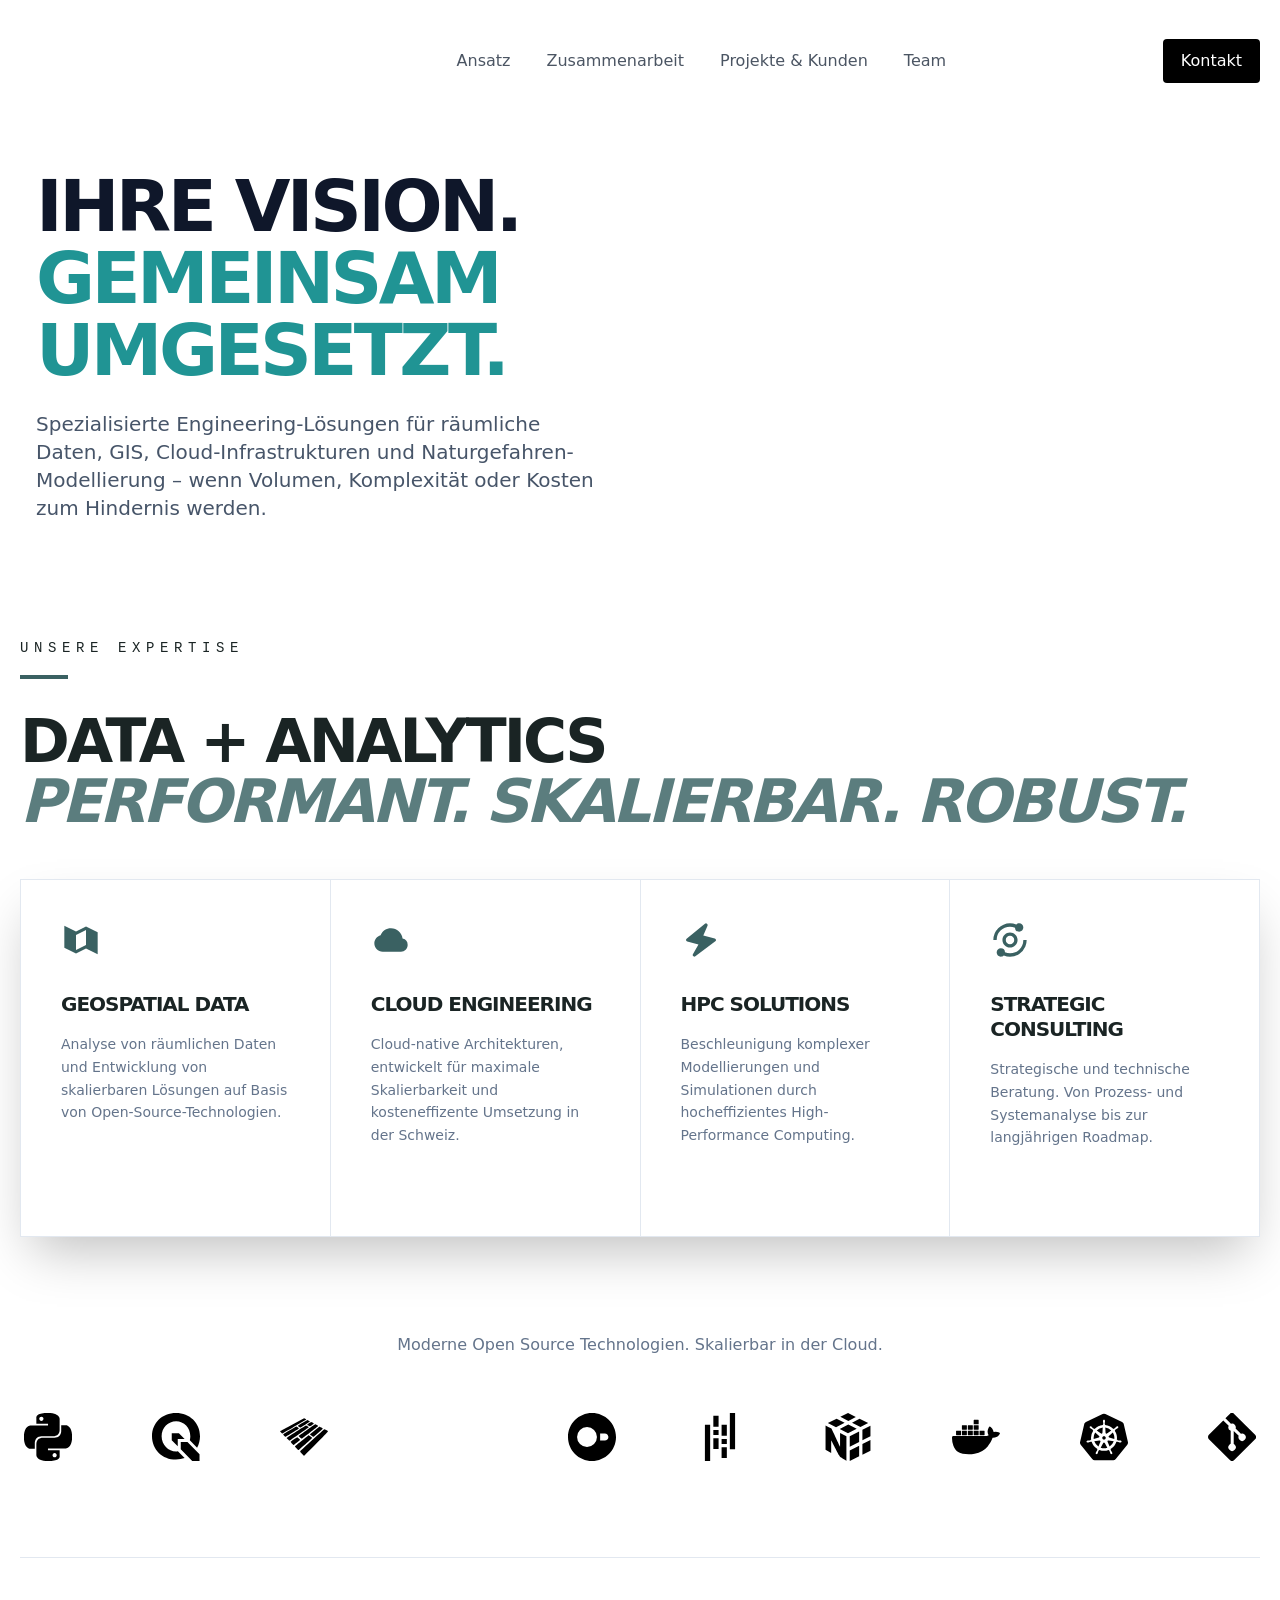
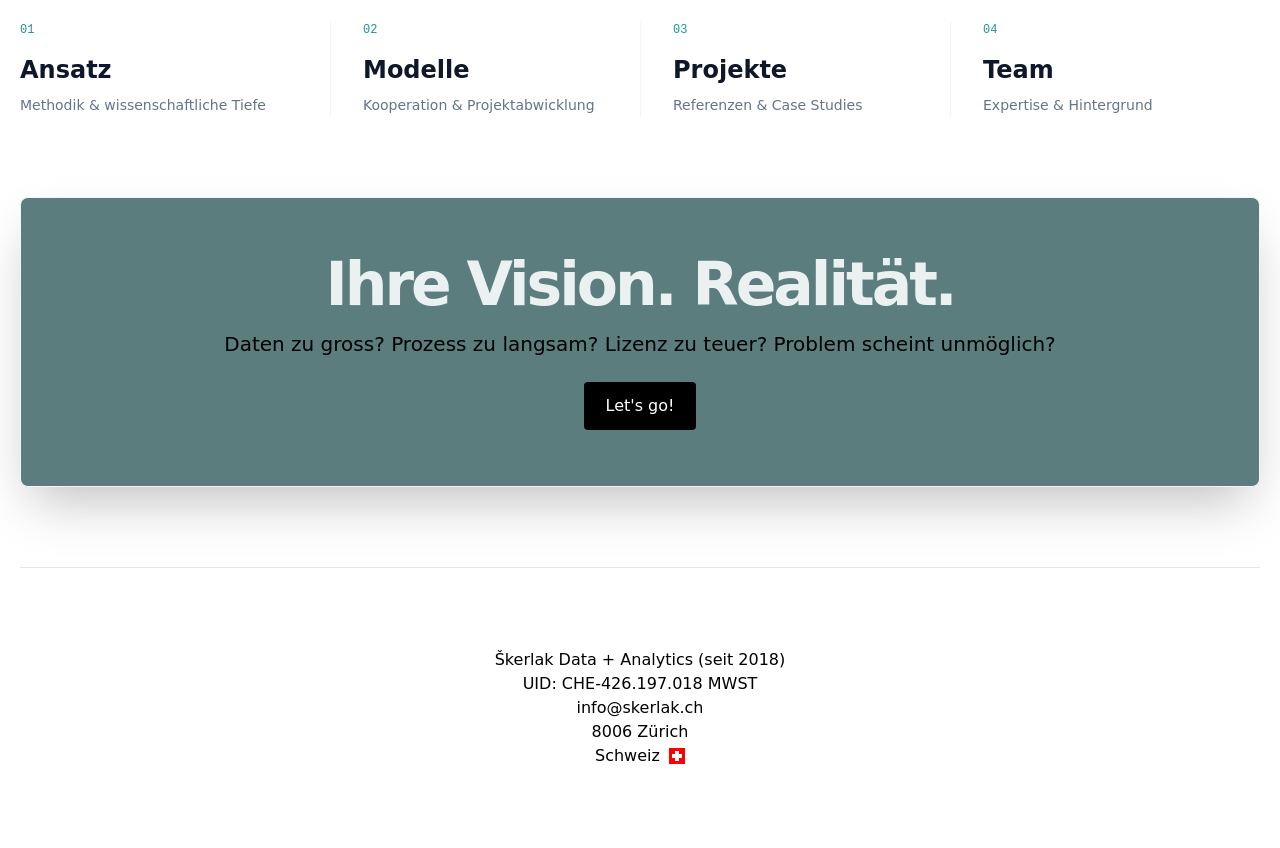
==== commit 7bd3e2e8: "new cta site explorer" ====
--- a/index.html
+++ b/index.html
@@ -1,4 +1,4 @@
-<!DOCTYPE html><html lang="en"> <head><meta charset="UTF-8"><meta name="viewport" content="width=device-width"><link rel="icon" type="image/svg+xml" href="/assets/logos/logo_2026_small.svg"><meta name="generator" content="Astro v5.16.16"><!-- <link rel="preload" as="image" href={src} alt="Hero" /> --><title>Škerlak Data + Analytics</title><link rel="canonical" href="https://bskerlak.github.io/"><meta name="description" content="Astroship is a starter website template for Astro built with TailwindCSS."><meta name="robots" content="index, follow"><meta property="og:title" content="Astroship - Starter Template for Astro"><meta property="og:type" content="website"><meta property="og:image" content="https://bskerlak.github.io/opengraph.jpg"><meta property="og:url" content="https://bskerlak.github.io/"><meta property="og:image:url" content="https://bskerlak.github.io/opengraph.jpg"><meta property="og:image:alt" content="Astroship Homepage Screenshot"><meta name="twitter:card" content="summary_large_image"><meta name="twitter:site" content="@web3templates"><meta name="twitter:creator" content="@surjithctly"><link rel="stylesheet" href="/assets/about.CtJCLwCe.css">
+<!DOCTYPE html><html lang="en"> <head><meta charset="UTF-8"><meta name="viewport" content="width=device-width"><link rel="icon" type="image/svg+xml" href="/assets/logos/logo_2026_small.svg"><meta name="generator" content="Astro v5.16.16"><!-- <link rel="preload" as="image" href={src} alt="Hero" /> --><title>Škerlak Data + Analytics</title><link rel="canonical" href="https://bskerlak.github.io/"><meta name="description" content="Spezialisierte Engineering-Lösungen für Geodaten, Cloud-Infrastruktur und HPC in der Schweiz. Dr. Bojan Škerlak kombiniert ETH-Expertise mit pragmatischem Data Engineering für komplexe Naturgefahren-Modellierung."><meta name="robots" content="index, follow"><meta property="og:title" content="Skerlak | Geospatial Engineering &#38; HPC Consulting Switzerland"><meta property="og:type" content="website"><meta property="og:image" content="https://bskerlak.github.io/opengraph.jpg"><meta property="og:url" content="https://bskerlak.github.io/"><meta property="og:image:url" content="https://bskerlak.github.io/opengraph.jpg"><meta property="og:image:alt" content="Skerlak - Spezialisierte Engineering-Lösungen für räumliche Daten und Cloud"><meta name="twitter:card" content="summary_large_image"><meta name="twitter:site" content="@skerlak"><meta name="twitter:creator" content="@skerlak"><link rel="stylesheet" href="/assets/about.uc3eRG5L.css">
 <style>.mask-linear-fade[data-astro-cid-zi4ldr3x]{mask-image:linear-gradient(90deg,#0000,#0000004d 40%,#000000e6,#000);-webkit-mask-image:linear-gradient(90deg,rgba(0,0,0,0) 0%,rgba(0,0,0,.3) 40%,rgba(0,0,0,.9) 70%,rgba(0,0,0,1) 100%);background-color:transparent}
 </style></head> <body> <div class="max-w-screen-xl mx-auto px-5">  <header class="flex flex-col lg:flex-row justify-between items-center my-5">  <div class="flex w-full lg:w-auto items-center justify-between"> <a href="/" class="flex items-center gap-3"> <img src="/assets/logo_2026_wide.CNNSGHO0_Z1N1xbp.svg" alt="Site logo" loading="lazy" decoding="async" fetchpriority="auto" width="220" height="82" class="h-auto"> </a> <div class="block lg:hidden"> <button id="astronav-menu" aria-label="Toggle Menu">  <svg fill="currentColor" class="w-8 h-8 text-gray-800" width="24" height="24" viewBox="0 0 24 24" xmlns="http://www.w3.org/2000/svg"> <title>Toggle Menu</title> <path class="astronav-close-icon astronav-toggle hidden" fill-rule="evenodd" clip-rule="evenodd" d="M18.278 16.864a1 1 0 01-1.414 1.414l-4.829-4.828-4.828 4.828a1 1 0 01-1.414-1.414l4.828-4.829-4.828-4.828a1 1 0 011.414-1.414l4.829 4.828 4.828-4.828a1 1 0 111.414 1.414l-4.828 4.829 4.828 4.828z"></path> <path class="astronav-open-icon astronav-toggle" fill-rule="evenodd" d="M4 5h16a1 1 0 010 2H4a1 1 0 110-2zm0 6h16a1 1 0 010 2H4a1 1 0 010-2zm0 6h16a1 1 0 010 2H4a1 1 0 010-2z"></path> </svg>  </button> </div> </div> <nav class="astronav-items astronav-toggle hidden w-full lg:w-auto mt-2 lg:flex lg:mt-0">  <ul class="flex flex-col lg:flex-row lg:gap-3"> <li> <a href="/approach" class="flex lg:px-3 py-2 items-center text-gray-600 hover:text-gray-900"> <span> Ansatz</span>  </a> </li><li> <a href="/collaboration" class="flex lg:px-3 py-2 items-center text-gray-600 hover:text-gray-900"> <span> Zusammenarbeit</span>  </a> </li><li> <a href="/projects" class="flex lg:px-3 py-2 items-center text-gray-600 hover:text-gray-900"> <span> Projekte &amp; Kunden</span>  </a> </li><li> <a href="/about" class="flex lg:px-3 py-2 items-center text-gray-600 hover:text-gray-900"> <span> Team</span>  </a> </li> </ul>  </nav>  <script>(function(){const closeOnClick = false;
 
@@ -169,9 +169,9 @@
 Ihre Vision. <span class="text-brand-teal" data-astro-cid-zi4ldr3x>Gemeinsam umgesetzt.</span> </h1> <p class="text-lg md:text-xl mt-6 text-slate-600 max-w-xl leading-relaxed" data-astro-cid-zi4ldr3x>
 Spezialisierte Engineering-Lösungen für räumliche Daten, GIS, Cloud-Infrastrukturen und Naturgefahren-Modellierung – wenn Volumen, Komplexität oder Kosten zum Hindernis werden.
 </p> </div> </main> </section>  <div class="mt-24 mb-12"> <h2 class="text-brand-dark font-mono text-[14px] uppercase tracking-[0.4em] mb-4">Unsere Expertise</h2> <div class="w-12 h-1 bg-brand-deep mb-8"></div> <h3 class="text-4xl lg:text-6xl font-black text-brand-dark uppercase tracking-tighter leading-none">
-Data + Analytics <br> <span class="text-brand-muted italic">Performant. Skalierbar. Robust.</span> </h3> </div> <div class="grid md:grid-cols-2 lg:grid-cols-4 gap-px bg-slate-200 border border-slate-200 shadow-2xl"> <div class="bg-white p-10 hover:bg-brand-light transition-all group min-h-[320px] flex flex-col justify-between"> <div> <div class="text-brand-deep mb-8 transform group-hover:scale-110 transition-transform"> <svg width="1em" height="1em" class="w-10 h-10" data-icon="bx:bxs-map-alt">   <symbol id="ai:bx:bxs-map-alt" viewBox="0 0 24 24"><path d="M9 6.882l-7-3.5v13.236l7 3.5l6-3l7 3.5V7.382l-7-3.5l-6 3zM15 15l-6 3V9l6-3v9z" fill="currentColor"/></symbol><use href="#ai:bx:bxs-map-alt"></use>  </svg> </div> <h3 class="font-bold text-xl uppercase tracking-tighter leading-tight mb-4 text-brand-dark"> Geospatial Data </h3> <p class="text-slate-500 text-sm leading-relaxed">Analyse von räumlichen Daten und Entwicklung von skalierbaren Lösungen auf Basis von Open-Source-Technologien.</p> </div> <div class="mt-8 text-[10px] font-mono text-brand-muted opacity-0 group-hover:opacity-100 transition-opacity uppercase tracking-widest"> Offen. Flexibel. Zukunftssicher. </div> </div><div class="bg-white p-10 hover:bg-brand-light transition-all group min-h-[320px] flex flex-col justify-between"> <div> <div class="text-brand-deep mb-8 transform group-hover:scale-110 transition-transform"> <svg width="1em" height="1em" class="w-10 h-10" data-icon="bx:bxs-cloud">   <symbol id="ai:bx:bxs-cloud" viewBox="0 0 24 24"><path d="M18.944 11.112C18.507 7.67 15.56 5 12 5C9.244 5 6.85 6.611 5.757 9.15C3.609 9.792 2 11.82 2 14c0 2.757 2.243 5 5 5h11c2.206 0 4-1.794 4-4a4.01 4.01 0 0 0-3.056-3.888z" fill="currentColor"/></symbol><use href="#ai:bx:bxs-cloud"></use>  </svg> </div> <h3 class="font-bold text-xl uppercase tracking-tighter leading-tight mb-4 text-brand-dark"> Cloud Engineering </h3> <p class="text-slate-500 text-sm leading-relaxed">Cloud-native Architekturen, entwickelt für maximale Skalierbarkeit und kosteneffizente Umsetzung in der Schweiz.</p> </div> <div class="mt-8 text-[10px] font-mono text-brand-muted opacity-0 group-hover:opacity-100 transition-opacity uppercase tracking-widest"> Skalierbar. Sicher. Effizient. </div> </div><div class="bg-white p-10 hover:bg-brand-light transition-all group min-h-[320px] flex flex-col justify-between"> <div> <div class="text-brand-deep mb-8 transform group-hover:scale-110 transition-transform"> <svg width="1em" height="1em" class="w-10 h-10" data-icon="bx:bxs-zap">   <symbol id="ai:bx:bxs-zap" viewBox="0 0 24 24"><path d="M20.98 11.802a.995.995 0 0 0-.738-.771l-6.86-1.716l2.537-5.921a.998.998 0 0 0-.317-1.192a.996.996 0 0 0-1.234.024l-11 9a1 1 0 0 0 .39 1.744l6.719 1.681l-3.345 5.854A1.001 1.001 0 0 0 8 22a.995.995 0 0 0 .6-.2l12-9a1 1 0 0 0 .38-.998z" fill="currentColor"/></symbol><use href="#ai:bx:bxs-zap"></use>  </svg> </div> <h3 class="font-bold text-xl uppercase tracking-tighter leading-tight mb-4 text-brand-dark"> HPC Solutions </h3> <p class="text-slate-500 text-sm leading-relaxed">Beschleunigung komplexer Modellierungen und Simulationen durch hocheffizientes High-Performance Computing.</p> </div> <div class="mt-8 text-[10px] font-mono text-brand-muted opacity-0 group-hover:opacity-100 transition-opacity uppercase tracking-widest"> Extreme Leistung. Swiss Made. </div> </div><div class="bg-white p-10 hover:bg-brand-light transition-all group min-h-[320px] flex flex-col justify-between"> <div> <div class="text-brand-deep mb-8 transform group-hover:scale-110 transition-transform"> <svg width="1em" height="1em" class="w-10 h-10" data-icon="bx:bx-analyse">   <symbol id="ai:bx:bx-analyse" viewBox="0 0 24 24"><path fill="currentColor" d="M2 12h2a8 8 0 0 1 2.337-5.663a7.9 7.9 0 0 1 2.542-1.71a8.12 8.12 0 0 1 6.13-.041A2.49 2.49 0 0 0 17.5 7C18.886 7 20 5.886 20 4.5S18.886 2 17.5 2c-.689 0-1.312.276-1.763.725c-2.431-.973-5.223-.958-7.635.059a9.9 9.9 0 0 0-3.18 2.139a9.9 9.9 0 0 0-2.14 3.179A10 10 0 0 0 2 12m17.373 3.122c-.401.952-.977 1.808-1.71 2.541s-1.589 1.309-2.542 1.71a8.12 8.12 0 0 1-6.13.041A2.49 2.49 0 0 0 6.5 17C5.114 17 4 18.114 4 19.5S5.114 22 6.5 22c.689 0 1.312-.276 1.763-.725A10 10 0 0 0 12 22a9.98 9.98 0 0 0 9.217-6.102A10 10 0 0 0 22 12h-2a8 8 0 0 1-.627 3.122"/><path fill="currentColor" d="M12 7.462c-2.502 0-4.538 2.036-4.538 4.538S9.498 16.538 12 16.538s4.538-2.036 4.538-4.538S14.502 7.462 12 7.462m0 7.076c-1.399 0-2.538-1.139-2.538-2.538S10.601 9.462 12 9.462s2.538 1.139 2.538 2.538s-1.139 2.538-2.538 2.538"/></symbol><use href="#ai:bx:bx-analyse"></use>  </svg> </div> <h3 class="font-bold text-xl uppercase tracking-tighter leading-tight mb-4 text-brand-dark"> Strategic Consulting </h3> <p class="text-slate-500 text-sm leading-relaxed">Strategische und technische Beratung. Von Prozess- und Systemanalyse bis zur langjährigen Roadmap.</p> </div> <div class="mt-8 text-[10px] font-mono text-brand-muted opacity-0 group-hover:opacity-100 transition-opacity uppercase tracking-widest"> Klarheit ermöglicht Resultate. </div> </div> </div> <div class="mt-24"> <h2 class="text-center text-slate-500">Moderne Open Source Technologien. Skalierbar in der Cloud.</h2> <div class="flex gap-8 md:gap-20 items-center justify-center mt-10 flex-wrap"> <svg width="1em" height="1em" class="size-8 md:size-12" data-icon="simple-icons:python">   <symbol id="ai:simple-icons:python" viewBox="0 0 24 24"><path fill="currentColor" d="m14.25.18l.9.2l.73.26l.59.3l.45.32l.34.34l.25.34l.16.33l.1.3l.04.26l.02.2l-.01.13V8.5l-.05.63l-.13.55l-.21.46l-.26.38l-.3.31l-.33.25l-.35.19l-.35.14l-.33.1l-.3.07l-.26.04l-.21.02H8.77l-.69.05l-.59.14l-.5.22l-.41.27l-.33.32l-.27.35l-.2.36l-.15.37l-.1.35l-.07.32l-.04.27l-.02.21v3.06H3.17l-.21-.03l-.28-.07l-.32-.12l-.35-.18l-.36-.26l-.36-.36l-.35-.46l-.32-.59l-.28-.73l-.21-.88l-.14-1.05l-.05-1.23l.06-1.22l.16-1.04l.24-.87l.32-.71l.36-.57l.4-.44l.42-.33l.42-.24l.4-.16l.36-.1l.32-.05l.24-.01h.16l.06.01h8.16v-.83H6.18l-.01-2.75l-.02-.37l.05-.34l.11-.31l.17-.28l.25-.26l.31-.23l.38-.2l.44-.18l.51-.15l.58-.12l.64-.1l.71-.06l.77-.04l.84-.02l1.27.05zm-6.3 1.98l-.23.33l-.08.41l.08.41l.23.34l.33.22l.41.09l.41-.09l.33-.22l.23-.34l.08-.41l-.08-.41l-.23-.33l-.33-.22l-.41-.09l-.41.09zm13.09 3.95l.28.06l.32.12l.35.18l.36.27l.36.35l.35.47l.32.59l.28.73l.21.88l.14 1.04l.05 1.23l-.06 1.23l-.16 1.04l-.24.86l-.32.71l-.36.57l-.4.45l-.42.33l-.42.24l-.4.16l-.36.09l-.32.05l-.24.02l-.16-.01h-8.22v.82h5.84l.01 2.76l.02.36l-.05.34l-.11.31l-.17.29l-.25.25l-.31.24l-.38.2l-.44.17l-.51.15l-.58.13l-.64.09l-.71.07l-.77.04l-.84.01l-1.27-.04l-1.07-.14l-.9-.2l-.73-.25l-.59-.3l-.45-.33l-.34-.34l-.25-.34l-.16-.33l-.1-.3l-.04-.25l-.02-.2l.01-.13v-5.34l.05-.64l.13-.54l.21-.46l.26-.38l.3-.32l.33-.24l.35-.2l.35-.14l.33-.1l.3-.06l.26-.04l.21-.02l.13-.01h5.84l.69-.05l.59-.14l.5-.21l.41-.28l.33-.32l.27-.35l.2-.36l.15-.36l.1-.35l.07-.32l.04-.28l.02-.21V6.07h2.09l.14.01zm-6.47 14.25l-.23.33l-.08.41l.08.41l.23.33l.33.23l.41.08l.41-.08l.33-.23l.23-.33l.08-.41l-.08-.41l-.23-.33l-.33-.23l-.41-.08l-.41.08z"/></symbol><use href="#ai:simple-icons:python"></use>  </svg> <svg width="1em" height="1em" class="size-8 md:size-12" data-icon="simple-icons:qgis">   <symbol id="ai:simple-icons:qgis" viewBox="0 0 24 24"><path fill="currentColor" d="M12.879 13.006v3.65l-3.004-3.048v-3.495h3.582l2.852 2.893zm10.886 7.606V24h-3.654l-5.73-5.9v-3.55h3.354zm-10.828-1.448l3.372 3.371c-1.309.442-2.557.726-4.325.726C5.136 23.26 0 18.243 0 11.565C0 4.92 5.136 0 11.984 0C18.864 0 24 4.952 24 11.565c0 2.12-.523 4.076-1.457 5.759l-3.625-3.725a8.4 8.4 0 0 0 .24-2.005c0-4.291-3.148-7.527-7.1-7.527c-3.954 0-7.248 3.236-7.248 7.527s3.33 7.6 7.247 7.6c.548 0 .661.017.88-.03"/></symbol><use href="#ai:simple-icons:qgis"></use>  </svg> <svg width="1em" height="1em" class="size-8 md:size-12" data-icon="simple-icons:apacheparquet">   <symbol id="ai:simple-icons:apacheparquet" viewBox="0 0 24 24"><path fill="currentColor" d="M10.953 20.391c-.95-1.013-.978-1.057-.807-1.248c.27-.304 11.811-10.868 11.977-10.964c.143-.083 1.558.6 1.867.902c.119.115-.8 1.098-5.817 6.218c-3.277 3.345-6.021 6.095-6.097 6.112c-.076.016-.582-.442-1.123-1.02M8.333 17.7c-.511-.515-.835-.92-.803-1.003c.058-.152 6.693-5.515 6.817-5.51c.153.005 1.714 1.191 1.714 1.302c0 .116-6.67 6.073-6.8 6.073c-.038 0-.456-.388-.928-.862M5.91 15.227c-.4-.448-.652-.81-.598-.86c.28-.26 3.164-2.26 3.26-2.26c.154.002 1.547 1.196 1.547 1.327c0 .161-3.124 2.566-3.334 2.566c-.1 0-.494-.348-.875-.773m-1.988-2.04c-.574-.58-.642-.69-.512-.81c.187-.174 9.357-6.094 9.545-6.162c.146-.053 1.417.716 1.417.858c0 .102-9.401 6.685-9.63 6.744c-.091.023-.435-.241-.82-.63m6.117-.935c-.379-.314-.687-.626-.684-.692c.002-.066.337-.354.743-.64c.406-.285 2.227-1.587 4.046-2.894s3.383-2.376 3.474-2.376c.245 0 1.485.717 1.445.835c-.057.173-8.012 6.336-8.179 6.337c-.086 0-.467-.256-.845-.57m-7.963-.923c-.452-.478-.518-.593-.4-.701c.103-.093 5.783-3.449 6.47-3.821c.114-.062 1.318.807 1.28.922c-.05.15-6.456 4.172-6.645 4.172c-.09 0-.408-.257-.705-.572m13.735.038c-.416-.298-.772-.59-.792-.65c-.028-.083 3.74-3.215 4.595-3.818c.166-.118.297-.079 1.01.301c.45.24.818.485.817.545c-.002.152-4.487 4.098-4.7 4.135c-.096.016-.515-.214-.93-.513M.547 9.707L0 9.156l.243-.158c.133-.086 2.841-1.563 6.018-3.282l5.775-3.126l.553.27c.303.15.552.322.552.384c0 .084-11.875 7.018-12.02 7.018c-.015 0-.274-.249-.574-.553zm8.88-2.79c-.269-.2-.487-.418-.487-.483s1.083-.755 2.406-1.534l2.405-1.417l.617.33c.34.18.617.363.617.406c0 .122-4.715 3.07-4.904 3.067c-.092-.001-.387-.167-.655-.368Zm4.816-.612c-.325-.2-.589-.418-.588-.484c.002-.112 1.64-1.209 1.909-1.279c.123-.032 1.226.55 1.315.694c.027.044-.031.15-.128.237c-.333.296-1.7 1.202-1.81 1.199c-.06-.002-.374-.167-.698-.367"/></symbol><use href="#ai:simple-icons:apacheparquet"></use>  </svg> <img class="size-8 md:size-20" src="/assets/logos/arrow-logo_vertical_black-txt_transparent-bg.svg"> <svg width="1em" height="1em" class="size-8 md:size-12" data-icon="simple-icons:duckdb">   <symbol id="ai:simple-icons:duckdb" viewBox="0 0 24 24"><path fill="currentColor" d="M12 0C5.363 0 0 5.363 0 12s5.363 12 12 12s12-5.363 12-12S18.637 0 12 0M9.502 7.03a4.974 4.974 0 0 1 4.97 4.97a4.974 4.974 0 0 1-4.97 4.97A4.974 4.974 0 0 1 4.532 12a4.974 4.974 0 0 1 4.97-4.97m6.563 3.183h2.351c.98 0 1.787.782 1.787 1.762s-.807 1.789-1.787 1.789h-2.351z"/></symbol><use href="#ai:simple-icons:duckdb"></use>  </svg> <svg width="1em" height="1em" class="size-8 md:size-12" data-icon="simple-icons:pandas">   <symbol id="ai:simple-icons:pandas" viewBox="0 0 24 24"><path fill="currentColor" d="M16.922 0h2.623v18.104h-2.623zm-4.126 12.94h2.623v2.57h-2.623zm0-7.037h2.623v5.446h-2.623zm0 11.197h2.623v5.446h-2.623zM4.456 5.896h2.622V24H4.455zm4.213 2.559h2.623v2.57H8.67zm0 4.151h2.623v5.447H8.67zm0-11.187h2.623v5.446H8.67Z"/></symbol><use href="#ai:simple-icons:pandas"></use>  </svg> <svg width="1em" height="1em" class="size-8 md:size-12" data-icon="simple-icons:numpy">   <symbol id="ai:simple-icons:numpy" viewBox="0 0 24 24"><path fill="currentColor" d="m10.315 4.876l-4.01-2.024l-4.401 2.196l4.118 2.068zm1.838.928l4.205 2.122l-4.363 2.19l-4.125-2.07zm5.615-2.922l4.32 2.166l-3.863 1.94l-4.213-2.125zM15.91 1.95L12.021 0L8.174 1.92l4.007 2.02zm-3.04 16.744V24l4.711-2.35l-.005-5.31zm4.704-4.206l-.005-5.253l-4.699 2.336v5.254zm5.655-.984v5.327l-4.018 2.005l-.002-5.303zm0-1.863v-5.22l-4.025 2.001l.003 5.264zm-12.022-.07L8.033 9.976v6.895s-3.88-8.257-4.24-8.998c-.046-.096-.237-.201-.285-.227A358 358 0 0 0 .773 6.25v12.18l2.82 1.508V13.57s3.84 7.378 3.878 7.458c.04.08.425.858.837 1.132c.548.363 2.899 1.776 2.899 1.776z"/></symbol><use href="#ai:simple-icons:numpy"></use>  </svg> <svg width="1em" height="1em" class="size-8 md:size-12" data-icon="simple-icons:docker">   <symbol id="ai:simple-icons:docker" viewBox="0 0 24 24"><path fill="currentColor" d="M13.983 11.078h2.119a.186.186 0 0 0 .186-.185V9.006a.186.186 0 0 0-.186-.186h-2.119a.185.185 0 0 0-.185.185v1.888c0 .102.083.185.185.185m-2.954-5.43h2.118a.186.186 0 0 0 .186-.186V3.574a.186.186 0 0 0-.186-.185h-2.118a.185.185 0 0 0-.185.185v1.888c0 .102.082.185.185.185m0 2.716h2.118a.187.187 0 0 0 .186-.186V6.29a.186.186 0 0 0-.186-.185h-2.118a.185.185 0 0 0-.185.185v1.887c0 .102.082.185.185.186m-2.93 0h2.12a.186.186 0 0 0 .184-.186V6.29a.185.185 0 0 0-.185-.185H8.1a.185.185 0 0 0-.185.185v1.887c0 .102.083.185.185.186m-2.964 0h2.119a.186.186 0 0 0 .185-.186V6.29a.185.185 0 0 0-.185-.185H5.136a.186.186 0 0 0-.186.185v1.887c0 .102.084.185.186.186m5.893 2.715h2.118a.186.186 0 0 0 .186-.185V9.006a.186.186 0 0 0-.186-.186h-2.118a.185.185 0 0 0-.185.185v1.888c0 .102.082.185.185.185m-2.93 0h2.12a.185.185 0 0 0 .184-.185V9.006a.185.185 0 0 0-.184-.186h-2.12a.185.185 0 0 0-.184.185v1.888c0 .102.083.185.185.185m-2.964 0h2.119a.185.185 0 0 0 .185-.185V9.006a.185.185 0 0 0-.184-.186h-2.12a.186.186 0 0 0-.186.186v1.887c0 .102.084.185.186.185m-2.92 0h2.12a.185.185 0 0 0 .184-.185V9.006a.185.185 0 0 0-.184-.186h-2.12a.185.185 0 0 0-.184.185v1.888c0 .102.082.185.185.185M23.763 9.89c-.065-.051-.672-.51-1.954-.51q-.508.001-1.01.087c-.248-1.7-1.653-2.53-1.716-2.566l-.344-.199l-.226.327c-.284.438-.49.922-.612 1.43c-.23.97-.09 1.882.403 2.661c-.595.332-1.55.413-1.744.42H.751a.75.75 0 0 0-.75.748a11.4 11.4 0 0 0 .692 4.062c.545 1.428 1.355 2.48 2.41 3.124c1.18.723 3.1 1.137 5.275 1.137a15.7 15.7 0 0 0 2.93-.266a12.3 12.3 0 0 0 3.823-1.389a10.5 10.5 0 0 0 2.61-2.136c1.252-1.418 1.998-2.997 2.553-4.4h.221c1.372 0 2.215-.549 2.68-1.009c.309-.293.55-.65.707-1.046l.098-.288Z"/></symbol><use href="#ai:simple-icons:docker"></use>  </svg> <svg width="1em" height="1em" class="size-8 md:size-12" data-icon="simple-icons:kubernetes">   <symbol id="ai:simple-icons:kubernetes" viewBox="0 0 24 24"><path fill="currentColor" d="m10.204 14.35l.007.01l-.999 2.413a5.17 5.17 0 0 1-2.075-2.597l2.578-.437l.004.005a.44.44 0 0 1 .484.606zm-.833-2.129a.44.44 0 0 0 .173-.756l.002-.011L7.585 9.7a5.14 5.14 0 0 0-.73 3.255l2.514-.725zm1.145-1.98a.44.44 0 0 0 .699-.337l.01-.005l.15-2.62a5.14 5.14 0 0 0-3.01 1.442l2.147 1.523zm.76 2.75l.723.349l.722-.347l.18-.78l-.5-.623h-.804l-.5.623l.179.779zm1.5-3.095a.44.44 0 0 0 .7.336l.008.003l2.134-1.513a5.2 5.2 0 0 0-2.992-1.442l.148 2.615zm10.876 5.97l-5.773 7.181a1.6 1.6 0 0 1-1.248.594l-9.261.003a1.6 1.6 0 0 1-1.247-.596l-5.776-7.18a1.58 1.58 0 0 1-.307-1.34L2.1 5.573c.108-.47.425-.864.863-1.073L11.305.513a1.6 1.6 0 0 1 1.385 0l8.345 3.985c.438.209.755.604.863 1.073l2.062 8.955c.108.47-.005.963-.308 1.34m-3.289-2.057c-.042-.01-.103-.026-.145-.034c-.174-.033-.315-.025-.479-.038c-.35-.037-.638-.067-.895-.148c-.105-.04-.18-.165-.216-.216l-.201-.059a6.5 6.5 0 0 0-.105-2.332a6.5 6.5 0 0 0-.936-2.163c.052-.047.15-.133.177-.159c.008-.09.001-.183.094-.282c.197-.185.444-.338.743-.522c.142-.084.273-.137.415-.242c.032-.024.076-.062.11-.089c.24-.191.295-.52.123-.736s-.506-.236-.745-.045c-.034.027-.08.062-.111.088c-.134.116-.217.23-.33.35c-.246.25-.45.458-.673.609c-.097.056-.239.037-.303.033l-.19.135a6.55 6.55 0 0 0-4.146-2.003l-.012-.223c-.065-.062-.143-.115-.163-.25c-.022-.268.015-.557.057-.905c.023-.163.061-.298.068-.475c.001-.04-.001-.099-.001-.142c0-.306-.224-.555-.5-.555c-.275 0-.499.249-.499.555l.001.014c0 .041-.002.092 0 .128c.006.177.044.312.067.475c.042.348.078.637.056.906a.55.55 0 0 1-.162.258l-.012.211a6.42 6.42 0 0 0-4.166 2.003l-.18-.128c-.09.012-.18.04-.297-.029c-.223-.15-.427-.358-.673-.608c-.113-.12-.195-.234-.329-.349l-.111-.088a.6.6 0 0 0-.348-.132a.48.48 0 0 0-.398.176c-.172.216-.117.546.123.737l.007.005l.104.083c.142.105.272.159.414.242c.299.185.546.338.743.522c.076.082.09.226.1.288l.16.143a6.46 6.46 0 0 0-1.02 4.506l-.208.06c-.055.072-.133.184-.215.217c-.257.081-.546.11-.895.147c-.164.014-.305.006-.48.039c-.037.007-.09.02-.133.03l-.004.002l-.007.002c-.295.071-.484.342-.423.608c.061.267.349.429.645.365l.007-.001l.01-.003l.129-.029c.17-.046.294-.113.448-.172c.33-.118.604-.217.87-.256c.112-.009.23.069.288.101l.217-.037a6.5 6.5 0 0 0 2.88 3.596l-.09.218c.033.084.069.199.044.282c-.097.252-.263.517-.452.813c-.091.136-.185.242-.268.399c-.02.037-.045.095-.064.134c-.128.275-.034.591.213.71c.248.12.556-.007.69-.282v-.002c.02-.039.046-.09.062-.127c.07-.162.094-.301.144-.458c.132-.332.205-.68.387-.897c.05-.06.13-.082.215-.105l.113-.205a6.45 6.45 0 0 0 4.609.012l.106.192c.086.028.18.042.256.155c.136.232.229.507.342.84c.05.156.074.295.145.457c.016.037.043.09.062.129c.133.276.442.402.69.282c.247-.118.341-.435.213-.71c-.02-.039-.045-.096-.065-.134c-.083-.156-.177-.261-.268-.398c-.19-.296-.346-.541-.443-.793c-.04-.13.007-.21.038-.294c-.018-.022-.059-.144-.083-.202a6.5 6.5 0 0 0 2.88-3.622c.064.01.176.03.213.038c.075-.05.144-.114.28-.104c.266.039.54.138.87.256c.154.06.277.128.448.173c.036.01.088.019.13.028l.009.003l.007.001c.297.064.584-.098.645-.365c.06-.266-.128-.537-.423-.608M16.4 9.701l-1.95 1.746v.005a.44.44 0 0 0 .173.757l.003.01l2.526.728a5.2 5.2 0 0 0-.108-1.674A5.2 5.2 0 0 0 16.4 9.7zm-4.013 5.325a.44.44 0 0 0-.404-.232a.44.44 0 0 0-.372.233h-.002l-1.268 2.292a5.16 5.16 0 0 0 3.326.003l-1.27-2.296zm1.888-1.293a.44.44 0 0 0-.27.036a.44.44 0 0 0-.214.572l-.003.004l1.01 2.438a5.15 5.15 0 0 0 2.081-2.615l-2.6-.44z"/></symbol><use href="#ai:simple-icons:kubernetes"></use>  </svg> <svg width="1em" height="1em" class="size-8 md:size-12" data-icon="simple-icons:git">   <symbol id="ai:simple-icons:git" viewBox="0 0 24 24"><path fill="currentColor" d="M23.546 10.93L13.067.452a1.55 1.55 0 0 0-2.188 0L8.708 2.627l2.76 2.76a1.838 1.838 0 0 1 2.327 2.341l2.658 2.66a1.838 1.838 0 0 1 1.9 3.039a1.837 1.837 0 0 1-2.6 0a1.85 1.85 0 0 1-.404-1.996L12.86 8.955v6.525c.176.086.342.203.488.348a1.85 1.85 0 0 1 0 2.6a1.844 1.844 0 0 1-2.609 0a1.834 1.834 0 0 1 0-2.598c.182-.18.387-.316.605-.406V8.835a1.834 1.834 0 0 1-.996-2.41L7.636 3.7L.45 10.881c-.6.605-.6 1.584 0 2.189l10.48 10.477a1.545 1.545 0 0 0 2.186 0l10.43-10.43a1.544 1.544 0 0 0 0-2.187"/></symbol><use href="#ai:simple-icons:git"></use>  </svg> </div> </div> <div class="bg-brand-muted p-10 md:px-14 md:py-14 mt-20 container mx-auto px-4 rounded-lg shadow-2xl flex flex-col items-center text-center border border-slate-100"> <h2 class="text-brand-light text-4xl md:text-6xl font-black tracking-tighter leading-none">
+Data + Analytics <br> <span class="text-brand-muted italic">Performant. Skalierbar. Robust.</span> </h3> </div> <div class="grid md:grid-cols-2 lg:grid-cols-4 gap-px bg-slate-200 border border-slate-200 shadow-2xl"> <div class="bg-white p-10 hover:bg-brand-light transition-all group min-h-[320px] flex flex-col justify-between"> <div> <div class="text-brand-deep mb-8 transform group-hover:scale-110 transition-transform"> <svg width="1em" height="1em" class="w-10 h-10" data-icon="bx:bxs-map-alt">   <symbol id="ai:bx:bxs-map-alt" viewBox="0 0 24 24"><path d="M9 6.882l-7-3.5v13.236l7 3.5l6-3l7 3.5V7.382l-7-3.5l-6 3zM15 15l-6 3V9l6-3v9z" fill="currentColor"/></symbol><use href="#ai:bx:bxs-map-alt"></use>  </svg> </div> <h3 class="font-bold text-xl uppercase tracking-tighter leading-tight mb-4 text-brand-dark"> Geospatial Data </h3> <p class="text-slate-500 text-sm leading-relaxed">Analyse von räumlichen Daten und Entwicklung von skalierbaren Lösungen auf Basis von Open-Source-Technologien.</p> </div> <div class="mt-8 text-[10px] font-mono text-brand-muted opacity-0 group-hover:opacity-100 transition-opacity uppercase tracking-widest"> Offen. Flexibel. Zukunftssicher. </div> </div><div class="bg-white p-10 hover:bg-brand-light transition-all group min-h-[320px] flex flex-col justify-between"> <div> <div class="text-brand-deep mb-8 transform group-hover:scale-110 transition-transform"> <svg width="1em" height="1em" class="w-10 h-10" data-icon="bx:bxs-cloud">   <symbol id="ai:bx:bxs-cloud" viewBox="0 0 24 24"><path d="M18.944 11.112C18.507 7.67 15.56 5 12 5C9.244 5 6.85 6.611 5.757 9.15C3.609 9.792 2 11.82 2 14c0 2.757 2.243 5 5 5h11c2.206 0 4-1.794 4-4a4.01 4.01 0 0 0-3.056-3.888z" fill="currentColor"/></symbol><use href="#ai:bx:bxs-cloud"></use>  </svg> </div> <h3 class="font-bold text-xl uppercase tracking-tighter leading-tight mb-4 text-brand-dark"> Cloud Engineering </h3> <p class="text-slate-500 text-sm leading-relaxed">Cloud-native Architekturen, entwickelt für maximale Skalierbarkeit und kosteneffizente Umsetzung in der Schweiz.</p> </div> <div class="mt-8 text-[10px] font-mono text-brand-muted opacity-0 group-hover:opacity-100 transition-opacity uppercase tracking-widest"> Skalierbar. Sicher. Effizient. </div> </div><div class="bg-white p-10 hover:bg-brand-light transition-all group min-h-[320px] flex flex-col justify-between"> <div> <div class="text-brand-deep mb-8 transform group-hover:scale-110 transition-transform"> <svg width="1em" height="1em" class="w-10 h-10" data-icon="bx:bxs-zap">   <symbol id="ai:bx:bxs-zap" viewBox="0 0 24 24"><path d="M20.98 11.802a.995.995 0 0 0-.738-.771l-6.86-1.716l2.537-5.921a.998.998 0 0 0-.317-1.192a.996.996 0 0 0-1.234.024l-11 9a1 1 0 0 0 .39 1.744l6.719 1.681l-3.345 5.854A1.001 1.001 0 0 0 8 22a.995.995 0 0 0 .6-.2l12-9a1 1 0 0 0 .38-.998z" fill="currentColor"/></symbol><use href="#ai:bx:bxs-zap"></use>  </svg> </div> <h3 class="font-bold text-xl uppercase tracking-tighter leading-tight mb-4 text-brand-dark"> HPC Solutions </h3> <p class="text-slate-500 text-sm leading-relaxed">Beschleunigung komplexer Modellierungen und Simulationen durch hocheffizientes High-Performance Computing.</p> </div> <div class="mt-8 text-[10px] font-mono text-brand-muted opacity-0 group-hover:opacity-100 transition-opacity uppercase tracking-widest"> Extreme Leistung. Swiss Made. </div> </div><div class="bg-white p-10 hover:bg-brand-light transition-all group min-h-[320px] flex flex-col justify-between"> <div> <div class="text-brand-deep mb-8 transform group-hover:scale-110 transition-transform"> <svg width="1em" height="1em" class="w-10 h-10" data-icon="bx:bx-analyse">   <symbol id="ai:bx:bx-analyse" viewBox="0 0 24 24"><path fill="currentColor" d="M2 12h2a8 8 0 0 1 2.337-5.663a7.9 7.9 0 0 1 2.542-1.71a8.12 8.12 0 0 1 6.13-.041A2.49 2.49 0 0 0 17.5 7C18.886 7 20 5.886 20 4.5S18.886 2 17.5 2c-.689 0-1.312.276-1.763.725c-2.431-.973-5.223-.958-7.635.059a9.9 9.9 0 0 0-3.18 2.139a9.9 9.9 0 0 0-2.14 3.179A10 10 0 0 0 2 12m17.373 3.122c-.401.952-.977 1.808-1.71 2.541s-1.589 1.309-2.542 1.71a8.12 8.12 0 0 1-6.13.041A2.49 2.49 0 0 0 6.5 17C5.114 17 4 18.114 4 19.5S5.114 22 6.5 22c.689 0 1.312-.276 1.763-.725A10 10 0 0 0 12 22a9.98 9.98 0 0 0 9.217-6.102A10 10 0 0 0 22 12h-2a8 8 0 0 1-.627 3.122"/><path fill="currentColor" d="M12 7.462c-2.502 0-4.538 2.036-4.538 4.538S9.498 16.538 12 16.538s4.538-2.036 4.538-4.538S14.502 7.462 12 7.462m0 7.076c-1.399 0-2.538-1.139-2.538-2.538S10.601 9.462 12 9.462s2.538 1.139 2.538 2.538s-1.139 2.538-2.538 2.538"/></symbol><use href="#ai:bx:bx-analyse"></use>  </svg> </div> <h3 class="font-bold text-xl uppercase tracking-tighter leading-tight mb-4 text-brand-dark"> Strategic Consulting </h3> <p class="text-slate-500 text-sm leading-relaxed">Strategische und technische Beratung. Von Prozess- und Systemanalyse bis zur langjährigen Roadmap.</p> </div> <div class="mt-8 text-[10px] font-mono text-brand-muted opacity-0 group-hover:opacity-100 transition-opacity uppercase tracking-widest"> Klarheit ermöglicht Resultate. </div> </div> </div> <div class="mt-24"> <h2 class="text-center text-slate-500">Moderne Open Source Technologien. Skalierbar in der Cloud.</h2> <div class="flex gap-8 md:gap-20 items-center justify-center mt-10 flex-wrap"> <svg width="1em" height="1em" class="size-8 md:size-12" data-icon="simple-icons:python">   <symbol id="ai:simple-icons:python" viewBox="0 0 24 24"><path fill="currentColor" d="m14.25.18l.9.2l.73.26l.59.3l.45.32l.34.34l.25.34l.16.33l.1.3l.04.26l.02.2l-.01.13V8.5l-.05.63l-.13.55l-.21.46l-.26.38l-.3.31l-.33.25l-.35.19l-.35.14l-.33.1l-.3.07l-.26.04l-.21.02H8.77l-.69.05l-.59.14l-.5.22l-.41.27l-.33.32l-.27.35l-.2.36l-.15.37l-.1.35l-.07.32l-.04.27l-.02.21v3.06H3.17l-.21-.03l-.28-.07l-.32-.12l-.35-.18l-.36-.26l-.36-.36l-.35-.46l-.32-.59l-.28-.73l-.21-.88l-.14-1.05l-.05-1.23l.06-1.22l.16-1.04l.24-.87l.32-.71l.36-.57l.4-.44l.42-.33l.42-.24l.4-.16l.36-.1l.32-.05l.24-.01h.16l.06.01h8.16v-.83H6.18l-.01-2.75l-.02-.37l.05-.34l.11-.31l.17-.28l.25-.26l.31-.23l.38-.2l.44-.18l.51-.15l.58-.12l.64-.1l.71-.06l.77-.04l.84-.02l1.27.05zm-6.3 1.98l-.23.33l-.08.41l.08.41l.23.34l.33.22l.41.09l.41-.09l.33-.22l.23-.34l.08-.41l-.08-.41l-.23-.33l-.33-.22l-.41-.09l-.41.09zm13.09 3.95l.28.06l.32.12l.35.18l.36.27l.36.35l.35.47l.32.59l.28.73l.21.88l.14 1.04l.05 1.23l-.06 1.23l-.16 1.04l-.24.86l-.32.71l-.36.57l-.4.45l-.42.33l-.42.24l-.4.16l-.36.09l-.32.05l-.24.02l-.16-.01h-8.22v.82h5.84l.01 2.76l.02.36l-.05.34l-.11.31l-.17.29l-.25.25l-.31.24l-.38.2l-.44.17l-.51.15l-.58.13l-.64.09l-.71.07l-.77.04l-.84.01l-1.27-.04l-1.07-.14l-.9-.2l-.73-.25l-.59-.3l-.45-.33l-.34-.34l-.25-.34l-.16-.33l-.1-.3l-.04-.25l-.02-.2l.01-.13v-5.34l.05-.64l.13-.54l.21-.46l.26-.38l.3-.32l.33-.24l.35-.2l.35-.14l.33-.1l.3-.06l.26-.04l.21-.02l.13-.01h5.84l.69-.05l.59-.14l.5-.21l.41-.28l.33-.32l.27-.35l.2-.36l.15-.36l.1-.35l.07-.32l.04-.28l.02-.21V6.07h2.09l.14.01zm-6.47 14.25l-.23.33l-.08.41l.08.41l.23.33l.33.23l.41.08l.41-.08l.33-.23l.23-.33l.08-.41l-.08-.41l-.23-.33l-.33-.23l-.41-.08l-.41.08z"/></symbol><use href="#ai:simple-icons:python"></use>  </svg> <svg width="1em" height="1em" class="size-8 md:size-12" data-icon="simple-icons:qgis">   <symbol id="ai:simple-icons:qgis" viewBox="0 0 24 24"><path fill="currentColor" d="M12.879 13.006v3.65l-3.004-3.048v-3.495h3.582l2.852 2.893zm10.886 7.606V24h-3.654l-5.73-5.9v-3.55h3.354zm-10.828-1.448l3.372 3.371c-1.309.442-2.557.726-4.325.726C5.136 23.26 0 18.243 0 11.565C0 4.92 5.136 0 11.984 0C18.864 0 24 4.952 24 11.565c0 2.12-.523 4.076-1.457 5.759l-3.625-3.725a8.4 8.4 0 0 0 .24-2.005c0-4.291-3.148-7.527-7.1-7.527c-3.954 0-7.248 3.236-7.248 7.527s3.33 7.6 7.247 7.6c.548 0 .661.017.88-.03"/></symbol><use href="#ai:simple-icons:qgis"></use>  </svg> <svg width="1em" height="1em" class="size-8 md:size-12" data-icon="simple-icons:apacheparquet">   <symbol id="ai:simple-icons:apacheparquet" viewBox="0 0 24 24"><path fill="currentColor" d="M10.953 20.391c-.95-1.013-.978-1.057-.807-1.248c.27-.304 11.811-10.868 11.977-10.964c.143-.083 1.558.6 1.867.902c.119.115-.8 1.098-5.817 6.218c-3.277 3.345-6.021 6.095-6.097 6.112c-.076.016-.582-.442-1.123-1.02M8.333 17.7c-.511-.515-.835-.92-.803-1.003c.058-.152 6.693-5.515 6.817-5.51c.153.005 1.714 1.191 1.714 1.302c0 .116-6.67 6.073-6.8 6.073c-.038 0-.456-.388-.928-.862M5.91 15.227c-.4-.448-.652-.81-.598-.86c.28-.26 3.164-2.26 3.26-2.26c.154.002 1.547 1.196 1.547 1.327c0 .161-3.124 2.566-3.334 2.566c-.1 0-.494-.348-.875-.773m-1.988-2.04c-.574-.58-.642-.69-.512-.81c.187-.174 9.357-6.094 9.545-6.162c.146-.053 1.417.716 1.417.858c0 .102-9.401 6.685-9.63 6.744c-.091.023-.435-.241-.82-.63m6.117-.935c-.379-.314-.687-.626-.684-.692c.002-.066.337-.354.743-.64c.406-.285 2.227-1.587 4.046-2.894s3.383-2.376 3.474-2.376c.245 0 1.485.717 1.445.835c-.057.173-8.012 6.336-8.179 6.337c-.086 0-.467-.256-.845-.57m-7.963-.923c-.452-.478-.518-.593-.4-.701c.103-.093 5.783-3.449 6.47-3.821c.114-.062 1.318.807 1.28.922c-.05.15-6.456 4.172-6.645 4.172c-.09 0-.408-.257-.705-.572m13.735.038c-.416-.298-.772-.59-.792-.65c-.028-.083 3.74-3.215 4.595-3.818c.166-.118.297-.079 1.01.301c.45.24.818.485.817.545c-.002.152-4.487 4.098-4.7 4.135c-.096.016-.515-.214-.93-.513M.547 9.707L0 9.156l.243-.158c.133-.086 2.841-1.563 6.018-3.282l5.775-3.126l.553.27c.303.15.552.322.552.384c0 .084-11.875 7.018-12.02 7.018c-.015 0-.274-.249-.574-.553zm8.88-2.79c-.269-.2-.487-.418-.487-.483s1.083-.755 2.406-1.534l2.405-1.417l.617.33c.34.18.617.363.617.406c0 .122-4.715 3.07-4.904 3.067c-.092-.001-.387-.167-.655-.368Zm4.816-.612c-.325-.2-.589-.418-.588-.484c.002-.112 1.64-1.209 1.909-1.279c.123-.032 1.226.55 1.315.694c.027.044-.031.15-.128.237c-.333.296-1.7 1.202-1.81 1.199c-.06-.002-.374-.167-.698-.367"/></symbol><use href="#ai:simple-icons:apacheparquet"></use>  </svg> <img class="size-8 md:size-20" src="/assets/logos/arrow-logo_vertical_black-txt_transparent-bg.svg"> <svg width="1em" height="1em" class="size-8 md:size-12" data-icon="simple-icons:duckdb">   <symbol id="ai:simple-icons:duckdb" viewBox="0 0 24 24"><path fill="currentColor" d="M12 0C5.363 0 0 5.363 0 12s5.363 12 12 12s12-5.363 12-12S18.637 0 12 0M9.502 7.03a4.974 4.974 0 0 1 4.97 4.97a4.974 4.974 0 0 1-4.97 4.97A4.974 4.974 0 0 1 4.532 12a4.974 4.974 0 0 1 4.97-4.97m6.563 3.183h2.351c.98 0 1.787.782 1.787 1.762s-.807 1.789-1.787 1.789h-2.351z"/></symbol><use href="#ai:simple-icons:duckdb"></use>  </svg> <svg width="1em" height="1em" class="size-8 md:size-12" data-icon="simple-icons:pandas">   <symbol id="ai:simple-icons:pandas" viewBox="0 0 24 24"><path fill="currentColor" d="M16.922 0h2.623v18.104h-2.623zm-4.126 12.94h2.623v2.57h-2.623zm0-7.037h2.623v5.446h-2.623zm0 11.197h2.623v5.446h-2.623zM4.456 5.896h2.622V24H4.455zm4.213 2.559h2.623v2.57H8.67zm0 4.151h2.623v5.447H8.67zm0-11.187h2.623v5.446H8.67Z"/></symbol><use href="#ai:simple-icons:pandas"></use>  </svg> <svg width="1em" height="1em" class="size-8 md:size-12" data-icon="simple-icons:numpy">   <symbol id="ai:simple-icons:numpy" viewBox="0 0 24 24"><path fill="currentColor" d="m10.315 4.876l-4.01-2.024l-4.401 2.196l4.118 2.068zm1.838.928l4.205 2.122l-4.363 2.19l-4.125-2.07zm5.615-2.922l4.32 2.166l-3.863 1.94l-4.213-2.125zM15.91 1.95L12.021 0L8.174 1.92l4.007 2.02zm-3.04 16.744V24l4.711-2.35l-.005-5.31zm4.704-4.206l-.005-5.253l-4.699 2.336v5.254zm5.655-.984v5.327l-4.018 2.005l-.002-5.303zm0-1.863v-5.22l-4.025 2.001l.003 5.264zm-12.022-.07L8.033 9.976v6.895s-3.88-8.257-4.24-8.998c-.046-.096-.237-.201-.285-.227A358 358 0 0 0 .773 6.25v12.18l2.82 1.508V13.57s3.84 7.378 3.878 7.458c.04.08.425.858.837 1.132c.548.363 2.899 1.776 2.899 1.776z"/></symbol><use href="#ai:simple-icons:numpy"></use>  </svg> <svg width="1em" height="1em" class="size-8 md:size-12" data-icon="simple-icons:docker">   <symbol id="ai:simple-icons:docker" viewBox="0 0 24 24"><path fill="currentColor" d="M13.983 11.078h2.119a.186.186 0 0 0 .186-.185V9.006a.186.186 0 0 0-.186-.186h-2.119a.185.185 0 0 0-.185.185v1.888c0 .102.083.185.185.185m-2.954-5.43h2.118a.186.186 0 0 0 .186-.186V3.574a.186.186 0 0 0-.186-.185h-2.118a.185.185 0 0 0-.185.185v1.888c0 .102.082.185.185.185m0 2.716h2.118a.187.187 0 0 0 .186-.186V6.29a.186.186 0 0 0-.186-.185h-2.118a.185.185 0 0 0-.185.185v1.887c0 .102.082.185.185.186m-2.93 0h2.12a.186.186 0 0 0 .184-.186V6.29a.185.185 0 0 0-.185-.185H8.1a.185.185 0 0 0-.185.185v1.887c0 .102.083.185.185.186m-2.964 0h2.119a.186.186 0 0 0 .185-.186V6.29a.185.185 0 0 0-.185-.185H5.136a.186.186 0 0 0-.186.185v1.887c0 .102.084.185.186.186m5.893 2.715h2.118a.186.186 0 0 0 .186-.185V9.006a.186.186 0 0 0-.186-.186h-2.118a.185.185 0 0 0-.185.185v1.888c0 .102.082.185.185.185m-2.93 0h2.12a.185.185 0 0 0 .184-.185V9.006a.185.185 0 0 0-.184-.186h-2.12a.185.185 0 0 0-.184.185v1.888c0 .102.083.185.185.185m-2.964 0h2.119a.185.185 0 0 0 .185-.185V9.006a.185.185 0 0 0-.184-.186h-2.12a.186.186 0 0 0-.186.186v1.887c0 .102.084.185.186.185m-2.92 0h2.12a.185.185 0 0 0 .184-.185V9.006a.185.185 0 0 0-.184-.186h-2.12a.185.185 0 0 0-.184.185v1.888c0 .102.082.185.185.185M23.763 9.89c-.065-.051-.672-.51-1.954-.51q-.508.001-1.01.087c-.248-1.7-1.653-2.53-1.716-2.566l-.344-.199l-.226.327c-.284.438-.49.922-.612 1.43c-.23.97-.09 1.882.403 2.661c-.595.332-1.55.413-1.744.42H.751a.75.75 0 0 0-.75.748a11.4 11.4 0 0 0 .692 4.062c.545 1.428 1.355 2.48 2.41 3.124c1.18.723 3.1 1.137 5.275 1.137a15.7 15.7 0 0 0 2.93-.266a12.3 12.3 0 0 0 3.823-1.389a10.5 10.5 0 0 0 2.61-2.136c1.252-1.418 1.998-2.997 2.553-4.4h.221c1.372 0 2.215-.549 2.68-1.009c.309-.293.55-.65.707-1.046l.098-.288Z"/></symbol><use href="#ai:simple-icons:docker"></use>  </svg> <svg width="1em" height="1em" class="size-8 md:size-12" data-icon="simple-icons:kubernetes">   <symbol id="ai:simple-icons:kubernetes" viewBox="0 0 24 24"><path fill="currentColor" d="m10.204 14.35l.007.01l-.999 2.413a5.17 5.17 0 0 1-2.075-2.597l2.578-.437l.004.005a.44.44 0 0 1 .484.606zm-.833-2.129a.44.44 0 0 0 .173-.756l.002-.011L7.585 9.7a5.14 5.14 0 0 0-.73 3.255l2.514-.725zm1.145-1.98a.44.44 0 0 0 .699-.337l.01-.005l.15-2.62a5.14 5.14 0 0 0-3.01 1.442l2.147 1.523zm.76 2.75l.723.349l.722-.347l.18-.78l-.5-.623h-.804l-.5.623l.179.779zm1.5-3.095a.44.44 0 0 0 .7.336l.008.003l2.134-1.513a5.2 5.2 0 0 0-2.992-1.442l.148 2.615zm10.876 5.97l-5.773 7.181a1.6 1.6 0 0 1-1.248.594l-9.261.003a1.6 1.6 0 0 1-1.247-.596l-5.776-7.18a1.58 1.58 0 0 1-.307-1.34L2.1 5.573c.108-.47.425-.864.863-1.073L11.305.513a1.6 1.6 0 0 1 1.385 0l8.345 3.985c.438.209.755.604.863 1.073l2.062 8.955c.108.47-.005.963-.308 1.34m-3.289-2.057c-.042-.01-.103-.026-.145-.034c-.174-.033-.315-.025-.479-.038c-.35-.037-.638-.067-.895-.148c-.105-.04-.18-.165-.216-.216l-.201-.059a6.5 6.5 0 0 0-.105-2.332a6.5 6.5 0 0 0-.936-2.163c.052-.047.15-.133.177-.159c.008-.09.001-.183.094-.282c.197-.185.444-.338.743-.522c.142-.084.273-.137.415-.242c.032-.024.076-.062.11-.089c.24-.191.295-.52.123-.736s-.506-.236-.745-.045c-.034.027-.08.062-.111.088c-.134.116-.217.23-.33.35c-.246.25-.45.458-.673.609c-.097.056-.239.037-.303.033l-.19.135a6.55 6.55 0 0 0-4.146-2.003l-.012-.223c-.065-.062-.143-.115-.163-.25c-.022-.268.015-.557.057-.905c.023-.163.061-.298.068-.475c.001-.04-.001-.099-.001-.142c0-.306-.224-.555-.5-.555c-.275 0-.499.249-.499.555l.001.014c0 .041-.002.092 0 .128c.006.177.044.312.067.475c.042.348.078.637.056.906a.55.55 0 0 1-.162.258l-.012.211a6.42 6.42 0 0 0-4.166 2.003l-.18-.128c-.09.012-.18.04-.297-.029c-.223-.15-.427-.358-.673-.608c-.113-.12-.195-.234-.329-.349l-.111-.088a.6.6 0 0 0-.348-.132a.48.48 0 0 0-.398.176c-.172.216-.117.546.123.737l.007.005l.104.083c.142.105.272.159.414.242c.299.185.546.338.743.522c.076.082.09.226.1.288l.16.143a6.46 6.46 0 0 0-1.02 4.506l-.208.06c-.055.072-.133.184-.215.217c-.257.081-.546.11-.895.147c-.164.014-.305.006-.48.039c-.037.007-.09.02-.133.03l-.004.002l-.007.002c-.295.071-.484.342-.423.608c.061.267.349.429.645.365l.007-.001l.01-.003l.129-.029c.17-.046.294-.113.448-.172c.33-.118.604-.217.87-.256c.112-.009.23.069.288.101l.217-.037a6.5 6.5 0 0 0 2.88 3.596l-.09.218c.033.084.069.199.044.282c-.097.252-.263.517-.452.813c-.091.136-.185.242-.268.399c-.02.037-.045.095-.064.134c-.128.275-.034.591.213.71c.248.12.556-.007.69-.282v-.002c.02-.039.046-.09.062-.127c.07-.162.094-.301.144-.458c.132-.332.205-.68.387-.897c.05-.06.13-.082.215-.105l.113-.205a6.45 6.45 0 0 0 4.609.012l.106.192c.086.028.18.042.256.155c.136.232.229.507.342.84c.05.156.074.295.145.457c.016.037.043.09.062.129c.133.276.442.402.69.282c.247-.118.341-.435.213-.71c-.02-.039-.045-.096-.065-.134c-.083-.156-.177-.261-.268-.398c-.19-.296-.346-.541-.443-.793c-.04-.13.007-.21.038-.294c-.018-.022-.059-.144-.083-.202a6.5 6.5 0 0 0 2.88-3.622c.064.01.176.03.213.038c.075-.05.144-.114.28-.104c.266.039.54.138.87.256c.154.06.277.128.448.173c.036.01.088.019.13.028l.009.003l.007.001c.297.064.584-.098.645-.365c.06-.266-.128-.537-.423-.608M16.4 9.701l-1.95 1.746v.005a.44.44 0 0 0 .173.757l.003.01l2.526.728a5.2 5.2 0 0 0-.108-1.674A5.2 5.2 0 0 0 16.4 9.7zm-4.013 5.325a.44.44 0 0 0-.404-.232a.44.44 0 0 0-.372.233h-.002l-1.268 2.292a5.16 5.16 0 0 0 3.326.003l-1.27-2.296zm1.888-1.293a.44.44 0 0 0-.27.036a.44.44 0 0 0-.214.572l-.003.004l1.01 2.438a5.15 5.15 0 0 0 2.081-2.615l-2.6-.44z"/></symbol><use href="#ai:simple-icons:kubernetes"></use>  </svg> <svg width="1em" height="1em" class="size-8 md:size-12" data-icon="simple-icons:git">   <symbol id="ai:simple-icons:git" viewBox="0 0 24 24"><path fill="currentColor" d="M23.546 10.93L13.067.452a1.55 1.55 0 0 0-2.188 0L8.708 2.627l2.76 2.76a1.838 1.838 0 0 1 2.327 2.341l2.658 2.66a1.838 1.838 0 0 1 1.9 3.039a1.837 1.837 0 0 1-2.6 0a1.85 1.85 0 0 1-.404-1.996L12.86 8.955v6.525c.176.086.342.203.488.348a1.85 1.85 0 0 1 0 2.6a1.844 1.844 0 0 1-2.609 0a1.834 1.834 0 0 1 0-2.598c.182-.18.387-.316.605-.406V8.835a1.834 1.834 0 0 1-.996-2.41L7.636 3.7L.45 10.881c-.6.605-.6 1.584 0 2.189l10.48 10.477a1.545 1.545 0 0 0 2.186 0l10.43-10.43a1.544 1.544 0 0 0 0-2.187"/></symbol><use href="#ai:simple-icons:git"></use>  </svg> </div> </div> <section class="mt-20 mb-20 border-t border-slate-200 pt-16"> <div class="grid lg:grid-cols-4 gap-0 divide-y lg:divide-y-0 lg:divide-x divide-slate-100"> <a href="/approach" class="group py-8 lg:py-0 lg:px-8 first:pl-0 flex flex-col justify-between transition-all"> <div> <span class="text-xs font-mono text-brand-teal mb-4 block">01</span> <h3 class="text-2xl font-bold text-slate-900 group-hover:translate-x-1 transition-transform"> Ansatz <span class="text-brand-teal opacity-0 group-hover:opacity-100 transition-opacity">→</span> </h3> <p class="text-slate-500 text-sm mt-2 leading-relaxed"> Methodik &amp; wissenschaftliche Tiefe </p> </div> </a><a href="/collaboration" class="group py-8 lg:py-0 lg:px-8 first:pl-0 flex flex-col justify-between transition-all"> <div> <span class="text-xs font-mono text-brand-teal mb-4 block">02</span> <h3 class="text-2xl font-bold text-slate-900 group-hover:translate-x-1 transition-transform"> Modelle <span class="text-brand-teal opacity-0 group-hover:opacity-100 transition-opacity">→</span> </h3> <p class="text-slate-500 text-sm mt-2 leading-relaxed"> Kooperation &amp; Projektabwicklung </p> </div> </a><a href="/projects" class="group py-8 lg:py-0 lg:px-8 first:pl-0 flex flex-col justify-between transition-all"> <div> <span class="text-xs font-mono text-brand-teal mb-4 block">03</span> <h3 class="text-2xl font-bold text-slate-900 group-hover:translate-x-1 transition-transform"> Projekte <span class="text-brand-teal opacity-0 group-hover:opacity-100 transition-opacity">→</span> </h3> <p class="text-slate-500 text-sm mt-2 leading-relaxed"> Referenzen &amp; Case Studies </p> </div> </a><a href="/team" class="group py-8 lg:py-0 lg:px-8 first:pl-0 flex flex-col justify-between transition-all"> <div> <span class="text-xs font-mono text-brand-teal mb-4 block">04</span> <h3 class="text-2xl font-bold text-slate-900 group-hover:translate-x-1 transition-transform"> Team <span class="text-brand-teal opacity-0 group-hover:opacity-100 transition-opacity">→</span> </h3> <p class="text-slate-500 text-sm mt-2 leading-relaxed"> Expertise &amp; Hintergrund </p> </div> </a> </div> </section> <div class="bg-brand-muted p-10 md:px-14 md:py-14 mt-10 container mx-auto px-4 rounded-lg shadow-2xl flex flex-col items-center text-center border border-slate-100"> <h2 class="text-brand-light text-4xl md:text-6xl font-black tracking-tighter leading-none">
 Ihre Vision. Realität.
 </h2> <p class="text-brand-muted-500 mt-4 text-lg md:text-xl">
 Daten zu gross? Prozess zu langsam? Lizenz zu teuer? Problem scheint unmöglich?
-</p> <div class="flex mt-6 text-brand-teal"> <a href="/contact" class="rounded text-center transition focus-visible:ring-2 ring-offset-2 ring-gray-200 px-5 py-2.5 bg-black text-white hover:bg-gray-800  border-2 border-transparent">Let's go! </a> </div> </div>  </div>  <footer class="my-20"> <div class="text-center"> <p>Škerlak Data + Analytics (seit 2018)</p> <p>UID: CHE-426.197.018 MWST</p> <p><a href="mailto:info@skerlak.ch" class="hover:underline">info@skerlak.ch</a></p> <p> 8006 Zürich </p> <p>Schweiz
+</p> <div class="flex mt-6 text-brand-teal"> <a href="/contact" class="rounded text-center transition focus-visible:ring-2 ring-offset-2 ring-gray-200 px-5 py-2.5 bg-black text-white hover:bg-gray-800  border-2 border-transparent">Let's go! </a> </div> </div> <section class="border-b border-slate-200 pb-20"></section>  </div>  <footer class="my-20"> <div class="text-center"> <p>Škerlak Data + Analytics (seit 2018)</p> <p>UID: CHE-426.197.018 MWST</p> <p><a href="mailto:info@skerlak.ch" class="hover:underline">info@skerlak.ch</a></p> <p> 8006 Zürich </p> <p>Schweiz
 <span class="inline-block ml-1 align-middle" aria-label="Swiss flag"> <svg xmlns="http://www.w3.org/2000/svg" viewBox="0 0 512 512" width="16" height="16"> <rect width="512" height="512" fill="#FF0000"></rect> <rect x="192" y="96" width="128" height="320" fill="#fff"></rect> <rect x="96" y="192" width="320" height="128" fill="#fff"></rect> </svg> </span> </p> </div> </footer>  </body> </html>
--- a/assets/about.uc3eRG5L.css
+++ b/assets/about.uc3eRG5L.css
@@ -0,0 +1 @@
+*,:before,:after{--tw-border-spacing-x: 0;--tw-border-spacing-y: 0;--tw-translate-x: 0;--tw-translate-y: 0;--tw-rotate: 0;--tw-skew-x: 0;--tw-skew-y: 0;--tw-scale-x: 1;--tw-scale-y: 1;--tw-pan-x: ;--tw-pan-y: ;--tw-pinch-zoom: ;--tw-scroll-snap-strictness: proximity;--tw-gradient-from-position: ;--tw-gradient-via-position: ;--tw-gradient-to-position: ;--tw-ordinal: ;--tw-slashed-zero: ;--tw-numeric-figure: ;--tw-numeric-spacing: ;--tw-numeric-fraction: ;--tw-ring-inset: ;--tw-ring-offset-width: 0px;--tw-ring-offset-color: #fff;--tw-ring-color: rgb(59 130 246 / .5);--tw-ring-offset-shadow: 0 0 #0000;--tw-ring-shadow: 0 0 #0000;--tw-shadow: 0 0 #0000;--tw-shadow-colored: 0 0 #0000;--tw-blur: ;--tw-brightness: ;--tw-contrast: ;--tw-grayscale: ;--tw-hue-rotate: ;--tw-invert: ;--tw-saturate: ;--tw-sepia: ;--tw-drop-shadow: ;--tw-backdrop-blur: ;--tw-backdrop-brightness: ;--tw-backdrop-contrast: ;--tw-backdrop-grayscale: ;--tw-backdrop-hue-rotate: ;--tw-backdrop-invert: ;--tw-backdrop-opacity: ;--tw-backdrop-saturate: ;--tw-backdrop-sepia: ;--tw-contain-size: ;--tw-contain-layout: ;--tw-contain-paint: ;--tw-contain-style: }::backdrop{--tw-border-spacing-x: 0;--tw-border-spacing-y: 0;--tw-translate-x: 0;--tw-translate-y: 0;--tw-rotate: 0;--tw-skew-x: 0;--tw-skew-y: 0;--tw-scale-x: 1;--tw-scale-y: 1;--tw-pan-x: ;--tw-pan-y: ;--tw-pinch-zoom: ;--tw-scroll-snap-strictness: proximity;--tw-gradient-from-position: ;--tw-gradient-via-position: ;--tw-gradient-to-position: ;--tw-ordinal: ;--tw-slashed-zero: ;--tw-numeric-figure: ;--tw-numeric-spacing: ;--tw-numeric-fraction: ;--tw-ring-inset: ;--tw-ring-offset-width: 0px;--tw-ring-offset-color: #fff;--tw-ring-color: rgb(59 130 246 / .5);--tw-ring-offset-shadow: 0 0 #0000;--tw-ring-shadow: 0 0 #0000;--tw-shadow: 0 0 #0000;--tw-shadow-colored: 0 0 #0000;--tw-blur: ;--tw-brightness: ;--tw-contrast: ;--tw-grayscale: ;--tw-hue-rotate: ;--tw-invert: ;--tw-saturate: ;--tw-sepia: ;--tw-drop-shadow: ;--tw-backdrop-blur: ;--tw-backdrop-brightness: ;--tw-backdrop-contrast: ;--tw-backdrop-grayscale: ;--tw-backdrop-hue-rotate: ;--tw-backdrop-invert: ;--tw-backdrop-opacity: ;--tw-backdrop-saturate: ;--tw-backdrop-sepia: ;--tw-contain-size: ;--tw-contain-layout: ;--tw-contain-paint: ;--tw-contain-style: }*,:before,:after{box-sizing:border-box;border-width:0;border-style:solid;border-color:#e5e7eb}:before,:after{--tw-content: ""}html,:host{line-height:1.5;-webkit-text-size-adjust:100%;-moz-tab-size:4;-o-tab-size:4;tab-size:4;font-family:ui-sans-serif,system-ui,sans-serif,"Apple Color Emoji","Segoe UI Emoji",Segoe UI Symbol,"Noto Color Emoji";font-feature-settings:normal;font-variation-settings:normal;-webkit-tap-highlight-color:transparent}body{margin:0;line-height:inherit}hr{height:0;color:inherit;border-top-width:1px}abbr:where([title]){-webkit-text-decoration:underline dotted;text-decoration:underline dotted}h1,h2,h3,h4,h5,h6{font-size:inherit;font-weight:inherit}a{color:inherit;text-decoration:inherit}b,strong{font-weight:bolder}code,kbd,samp,pre{font-family:ui-monospace,SFMono-Regular,Menlo,Monaco,Consolas,Liberation Mono,Courier New,monospace;font-feature-settings:normal;font-variation-settings:normal;font-size:1em}small{font-size:80%}sub,sup{font-size:75%;line-height:0;position:relative;vertical-align:baseline}sub{bottom:-.25em}sup{top:-.5em}table{text-indent:0;border-color:inherit;border-collapse:collapse}button,input,optgroup,select,textarea{font-family:inherit;font-feature-settings:inherit;font-variation-settings:inherit;font-size:100%;font-weight:inherit;line-height:inherit;letter-spacing:inherit;color:inherit;margin:0;padding:0}button,select{text-transform:none}button,input:where([type=button]),input:where([type=reset]),input:where([type=submit]){-webkit-appearance:button;background-color:transparent;background-image:none}:-moz-focusring{outline:auto}:-moz-ui-invalid{box-shadow:none}progress{vertical-align:baseline}::-webkit-inner-spin-button,::-webkit-outer-spin-button{height:auto}[type=search]{-webkit-appearance:textfield;outline-offset:-2px}::-webkit-search-decoration{-webkit-appearance:none}::-webkit-file-upload-button{-webkit-appearance:button;font:inherit}summary{display:list-item}blockquote,dl,dd,h1,h2,h3,h4,h5,h6,hr,figure,p,pre{margin:0}fieldset{margin:0;padding:0}legend{padding:0}ol,ul,menu{list-style:none;margin:0;padding:0}dialog{padding:0}textarea{resize:vertical}input::-moz-placeholder,textarea::-moz-placeholder{opacity:1;color:#9ca3af}input::placeholder,textarea::placeholder{opacity:1;color:#9ca3af}button,[role=button]{cursor:pointer}:disabled{cursor:default}img,svg,video,canvas,audio,iframe,embed,object{display:block;vertical-align:middle}img,video{max-width:100%;height:auto}[hidden]:where(:not([hidden=until-found])){display:none}.container{width:100%}@media(min-width:640px){.container{max-width:640px}}@media(min-width:768px){.container{max-width:768px}}@media(min-width:1024px){.container{max-width:1024px}}@media(min-width:1280px){.container{max-width:1280px}}@media(min-width:1536px){.container{max-width:1536px}}.prose{color:var(--tw-prose-body);max-width:65ch}.prose :where(p):not(:where([class~=not-prose],[class~=not-prose] *)){margin-top:1.25em;margin-bottom:1.25em}.prose :where([class~=lead]):not(:where([class~=not-prose],[class~=not-prose] *)){color:var(--tw-prose-lead);font-size:1.25em;line-height:1.6;margin-top:1.2em;margin-bottom:1.2em}.prose :where(a):not(:where([class~=not-prose],[class~=not-prose] *)){color:var(--tw-prose-links);text-decoration:underline;font-weight:500}.prose :where(strong):not(:where([class~=not-prose],[class~=not-prose] *)){color:var(--tw-prose-bold);font-weight:600}.prose :where(a strong):not(:where([class~=not-prose],[class~=not-prose] *)){color:inherit}.prose :where(blockquote strong):not(:where([class~=not-prose],[class~=not-prose] *)){color:inherit}.prose :where(thead th strong):not(:where([class~=not-prose],[class~=not-prose] *)){color:inherit}.prose :where(ol):not(:where([class~=not-prose],[class~=not-prose] *)){list-style-type:decimal;margin-top:1.25em;margin-bottom:1.25em;padding-inline-start:1.625em}.prose :where(ol[type=A]):not(:where([class~=not-prose],[class~=not-prose] *)){list-style-type:upper-alpha}.prose :where(ol[type=a]):not(:where([class~=not-prose],[class~=not-prose] *)){list-style-type:lower-alpha}.prose :where(ol[type=A s]):not(:where([class~=not-prose],[class~=not-prose] *)){list-style-type:upper-alpha}.prose :where(ol[type=a s]):not(:where([class~=not-prose],[class~=not-prose] *)){list-style-type:lower-alpha}.prose :where(ol[type=I]):not(:where([class~=not-prose],[class~=not-prose] *)){list-style-type:upper-roman}.prose :where(ol[type=i]):not(:where([class~=not-prose],[class~=not-prose] *)){list-style-type:lower-roman}.prose :where(ol[type=I s]):not(:where([class~=not-prose],[class~=not-prose] *)){list-style-type:upper-roman}.prose :where(ol[type=i s]):not(:where([class~=not-prose],[class~=not-prose] *)){list-style-type:lower-roman}.prose :where(ol[type="1"]):not(:where([class~=not-prose],[class~=not-prose] *)){list-style-type:decimal}.prose :where(ul):not(:where([class~=not-prose],[class~=not-prose] *)){list-style-type:disc;margin-top:1.25em;margin-bottom:1.25em;padding-inline-start:1.625em}.prose :where(ol>li):not(:where([class~=not-prose],[class~=not-prose] *))::marker{font-weight:400;color:var(--tw-prose-counters)}.prose :where(ul>li):not(:where([class~=not-prose],[class~=not-prose] *))::marker{color:var(--tw-prose-bullets)}.prose :where(dt):not(:where([class~=not-prose],[class~=not-prose] *)){color:var(--tw-prose-headings);font-weight:600;margin-top:1.25em}.prose :where(hr):not(:where([class~=not-prose],[class~=not-prose] *)){border-color:var(--tw-prose-hr);border-top-width:1px;margin-top:3em;margin-bottom:3em}.prose :where(blockquote):not(:where([class~=not-prose],[class~=not-prose] *)){font-weight:500;font-style:italic;color:var(--tw-prose-quotes);border-inline-start-width:.25rem;border-inline-start-color:var(--tw-prose-quote-borders);quotes:"“""”""‘""’";margin-top:1.6em;margin-bottom:1.6em;padding-inline-start:1em}.prose :where(blockquote p:first-of-type):not(:where([class~=not-prose],[class~=not-prose] *)):before{content:open-quote}.prose :where(blockquote p:last-of-type):not(:where([class~=not-prose],[class~=not-prose] *)):after{content:close-quote}.prose :where(h1):not(:where([class~=not-prose],[class~=not-prose] *)){color:var(--tw-prose-headings);font-weight:800;font-size:2.25em;margin-top:0;margin-bottom:.8888889em;line-height:1.1111111}.prose :where(h1 strong):not(:where([class~=not-prose],[class~=not-prose] *)){font-weight:900;color:inherit}.prose :where(h2):not(:where([class~=not-prose],[class~=not-prose] *)){color:var(--tw-prose-headings);font-weight:700;font-size:1.5em;margin-top:2em;margin-bottom:1em;line-height:1.3333333}.prose :where(h2 strong):not(:where([class~=not-prose],[class~=not-prose] *)){font-weight:800;color:inherit}.prose :where(h3):not(:where([class~=not-prose],[class~=not-prose] *)){color:var(--tw-prose-headings);font-weight:600;font-size:1.25em;margin-top:1.6em;margin-bottom:.6em;line-height:1.6}.prose :where(h3 strong):not(:where([class~=not-prose],[class~=not-prose] *)){font-weight:700;color:inherit}.prose :where(h4):not(:where([class~=not-prose],[class~=not-prose] *)){color:var(--tw-prose-headings);font-weight:600;margin-top:1.5em;margin-bottom:.5em;line-height:1.5}.prose :where(h4 strong):not(:where([class~=not-prose],[class~=not-prose] *)){font-weight:700;color:inherit}.prose :where(img):not(:where([class~=not-prose],[class~=not-prose] *)){margin-top:2em;margin-bottom:2em}.prose :where(picture):not(:where([class~=not-prose],[class~=not-prose] *)){display:block;margin-top:2em;margin-bottom:2em}.prose :where(video):not(:where([class~=not-prose],[class~=not-prose] *)){margin-top:2em;margin-bottom:2em}.prose :where(kbd):not(:where([class~=not-prose],[class~=not-prose] *)){font-weight:500;font-family:inherit;color:var(--tw-prose-kbd);box-shadow:0 0 0 1px var(--tw-prose-kbd-shadows),0 3px 0 var(--tw-prose-kbd-shadows);font-size:.875em;border-radius:.3125rem;padding-top:.1875em;padding-inline-end:.375em;padding-bottom:.1875em;padding-inline-start:.375em}.prose :where(code):not(:where([class~=not-prose],[class~=not-prose] *)){color:var(--tw-prose-code);font-weight:600;font-size:.875em}.prose :where(code):not(:where([class~=not-prose],[class~=not-prose] *)):before{content:"`"}.prose :where(code):not(:where([class~=not-prose],[class~=not-prose] *)):after{content:"`"}.prose :where(a code):not(:where([class~=not-prose],[class~=not-prose] *)){color:inherit}.prose :where(h1 code):not(:where([class~=not-prose],[class~=not-prose] *)){color:inherit}.prose :where(h2 code):not(:where([class~=not-prose],[class~=not-prose] *)){color:inherit;font-size:.875em}.prose :where(h3 code):not(:where([class~=not-prose],[class~=not-prose] *)){color:inherit;font-size:.9em}.prose :where(h4 code):not(:where([class~=not-prose],[class~=not-prose] *)){color:inherit}.prose :where(blockquote code):not(:where([class~=not-prose],[class~=not-prose] *)){color:inherit}.prose :where(thead th code):not(:where([class~=not-prose],[class~=not-prose] *)){color:inherit}.prose :where(pre):not(:where([class~=not-prose],[class~=not-prose] *)){color:var(--tw-prose-pre-code);background-color:var(--tw-prose-pre-bg);overflow-x:auto;font-weight:400;font-size:.875em;line-height:1.7142857;margin-top:1.7142857em;margin-bottom:1.7142857em;border-radius:.375rem;padding-top:.8571429em;padding-inline-end:1.1428571em;padding-bottom:.8571429em;padding-inline-start:1.1428571em}.prose :where(pre code):not(:where([class~=not-prose],[class~=not-prose] *)){background-color:transparent;border-width:0;border-radius:0;padding:0;font-weight:inherit;color:inherit;font-size:inherit;font-family:inherit;line-height:inherit}.prose :where(pre code):not(:where([class~=not-prose],[class~=not-prose] *)):before{content:none}.prose :where(pre code):not(:where([class~=not-prose],[class~=not-prose] *)):after{content:none}.prose :where(table):not(:where([class~=not-prose],[class~=not-prose] *)){width:100%;table-layout:auto;margin-top:2em;margin-bottom:2em;font-size:.875em;line-height:1.7142857}.prose :where(thead):not(:where([class~=not-prose],[class~=not-prose] *)){border-bottom-width:1px;border-bottom-color:var(--tw-prose-th-borders)}.prose :where(thead th):not(:where([class~=not-prose],[class~=not-prose] *)){color:var(--tw-prose-headings);font-weight:600;vertical-align:bottom;padding-inline-end:.5714286em;padding-bottom:.5714286em;padding-inline-start:.5714286em}.prose :where(tbody tr):not(:where([class~=not-prose],[class~=not-prose] *)){border-bottom-width:1px;border-bottom-color:var(--tw-prose-td-borders)}.prose :where(tbody tr:last-child):not(:where([class~=not-prose],[class~=not-prose] *)){border-bottom-width:0}.prose :where(tbody td):not(:where([class~=not-prose],[class~=not-prose] *)){vertical-align:baseline}.prose :where(tfoot):not(:where([class~=not-prose],[class~=not-prose] *)){border-top-width:1px;border-top-color:var(--tw-prose-th-borders)}.prose :where(tfoot td):not(:where([class~=not-prose],[class~=not-prose] *)){vertical-align:top}.prose :where(th,td):not(:where([class~=not-prose],[class~=not-prose] *)){text-align:start}.prose :where(figure>*):not(:where([class~=not-prose],[class~=not-prose] *)){margin-top:0;margin-bottom:0}.prose :where(figcaption):not(:where([class~=not-prose],[class~=not-prose] *)){color:var(--tw-prose-captions);font-size:.875em;line-height:1.4285714;margin-top:.8571429em}.prose{--tw-prose-body: #374151;--tw-prose-headings: #111827;--tw-prose-lead: #4b5563;--tw-prose-links: #111827;--tw-prose-bold: #111827;--tw-prose-counters: #6b7280;--tw-prose-bullets: #d1d5db;--tw-prose-hr: #e5e7eb;--tw-prose-quotes: #111827;--tw-prose-quote-borders: #e5e7eb;--tw-prose-captions: #6b7280;--tw-prose-kbd: #111827;--tw-prose-kbd-shadows: rgb(17 24 39 / 10%);--tw-prose-code: #111827;--tw-prose-pre-code: #e5e7eb;--tw-prose-pre-bg: #1f2937;--tw-prose-th-borders: #d1d5db;--tw-prose-td-borders: #e5e7eb;--tw-prose-invert-body: #d1d5db;--tw-prose-invert-headings: #fff;--tw-prose-invert-lead: #9ca3af;--tw-prose-invert-links: #fff;--tw-prose-invert-bold: #fff;--tw-prose-invert-counters: #9ca3af;--tw-prose-invert-bullets: #4b5563;--tw-prose-invert-hr: #374151;--tw-prose-invert-quotes: #f3f4f6;--tw-prose-invert-quote-borders: #374151;--tw-prose-invert-captions: #9ca3af;--tw-prose-invert-kbd: #fff;--tw-prose-invert-kbd-shadows: rgb(255 255 255 / 10%);--tw-prose-invert-code: #fff;--tw-prose-invert-pre-code: #d1d5db;--tw-prose-invert-pre-bg: rgb(0 0 0 / 50%);--tw-prose-invert-th-borders: #4b5563;--tw-prose-invert-td-borders: #374151;font-size:1rem;line-height:1.75}.prose :where(picture>img):not(:where([class~=not-prose],[class~=not-prose] *)){margin-top:0;margin-bottom:0}.prose :where(li):not(:where([class~=not-prose],[class~=not-prose] *)){margin-top:.5em;margin-bottom:.5em}.prose :where(ol>li):not(:where([class~=not-prose],[class~=not-prose] *)){padding-inline-start:.375em}.prose :where(ul>li):not(:where([class~=not-prose],[class~=not-prose] *)){padding-inline-start:.375em}.prose :where(.prose>ul>li p):not(:where([class~=not-prose],[class~=not-prose] *)){margin-top:.75em;margin-bottom:.75em}.prose :where(.prose>ul>li>p:first-child):not(:where([class~=not-prose],[class~=not-prose] *)){margin-top:1.25em}.prose :where(.prose>ul>li>p:last-child):not(:where([class~=not-prose],[class~=not-prose] *)){margin-bottom:1.25em}.prose :where(.prose>ol>li>p:first-child):not(:where([class~=not-prose],[class~=not-prose] *)){margin-top:1.25em}.prose :where(.prose>ol>li>p:last-child):not(:where([class~=not-prose],[class~=not-prose] *)){margin-bottom:1.25em}.prose :where(ul ul,ul ol,ol ul,ol ol):not(:where([class~=not-prose],[class~=not-prose] *)){margin-top:.75em;margin-bottom:.75em}.prose :where(dl):not(:where([class~=not-prose],[class~=not-prose] *)){margin-top:1.25em;margin-bottom:1.25em}.prose :where(dd):not(:where([class~=not-prose],[class~=not-prose] *)){margin-top:.5em;padding-inline-start:1.625em}.prose :where(hr+*):not(:where([class~=not-prose],[class~=not-prose] *)){margin-top:0}.prose :where(h2+*):not(:where([class~=not-prose],[class~=not-prose] *)){margin-top:0}.prose :where(h3+*):not(:where([class~=not-prose],[class~=not-prose] *)){margin-top:0}.prose :where(h4+*):not(:where([class~=not-prose],[class~=not-prose] *)){margin-top:0}.prose :where(thead th:first-child):not(:where([class~=not-prose],[class~=not-prose] *)){padding-inline-start:0}.prose :where(thead th:last-child):not(:where([class~=not-prose],[class~=not-prose] *)){padding-inline-end:0}.prose :where(tbody td,tfoot td):not(:where([class~=not-prose],[class~=not-prose] *)){padding-top:.5714286em;padding-inline-end:.5714286em;padding-bottom:.5714286em;padding-inline-start:.5714286em}.prose :where(tbody td:first-child,tfoot td:first-child):not(:where([class~=not-prose],[class~=not-prose] *)){padding-inline-start:0}.prose :where(tbody td:last-child,tfoot td:last-child):not(:where([class~=not-prose],[class~=not-prose] *)){padding-inline-end:0}.prose :where(figure):not(:where([class~=not-prose],[class~=not-prose] *)){margin-top:2em;margin-bottom:2em}.prose :where(.prose>:first-child):not(:where([class~=not-prose],[class~=not-prose] *)){margin-top:0}.prose :where(.prose>:last-child):not(:where([class~=not-prose],[class~=not-prose] *)){margin-bottom:0}.prose-sm{font-size:.875rem;line-height:1.7142857}.prose-sm :where(p):not(:where([class~=not-prose],[class~=not-prose] *)){margin-top:1.1428571em;margin-bottom:1.1428571em}.prose-sm :where([class~=lead]):not(:where([class~=not-prose],[class~=not-prose] *)){font-size:1.2857143em;line-height:1.5555556;margin-top:.8888889em;margin-bottom:.8888889em}.prose-sm :where(blockquote):not(:where([class~=not-prose],[class~=not-prose] *)){margin-top:1.3333333em;margin-bottom:1.3333333em;padding-inline-start:1.1111111em}.prose-sm :where(h1):not(:where([class~=not-prose],[class~=not-prose] *)){font-size:2.1428571em;margin-top:0;margin-bottom:.8em;line-height:1.2}.prose-sm :where(h2):not(:where([class~=not-prose],[class~=not-prose] *)){font-size:1.4285714em;margin-top:1.6em;margin-bottom:.8em;line-height:1.4}.prose-sm :where(h3):not(:where([class~=not-prose],[class~=not-prose] *)){font-size:1.2857143em;margin-top:1.5555556em;margin-bottom:.4444444em;line-height:1.5555556}.prose-sm :where(h4):not(:where([class~=not-prose],[class~=not-prose] *)){margin-top:1.4285714em;margin-bottom:.5714286em;line-height:1.4285714}.prose-sm :where(img):not(:where([class~=not-prose],[class~=not-prose] *)){margin-top:1.7142857em;margin-bottom:1.7142857em}.prose-sm :where(picture):not(:where([class~=not-prose],[class~=not-prose] *)){margin-top:1.7142857em;margin-bottom:1.7142857em}.prose-sm :where(picture>img):not(:where([class~=not-prose],[class~=not-prose] *)){margin-top:0;margin-bottom:0}.prose-sm :where(video):not(:where([class~=not-prose],[class~=not-prose] *)){margin-top:1.7142857em;margin-bottom:1.7142857em}.prose-sm :where(kbd):not(:where([class~=not-prose],[class~=not-prose] *)){font-size:.8571429em;border-radius:.3125rem;padding-top:.1428571em;padding-inline-end:.3571429em;padding-bottom:.1428571em;padding-inline-start:.3571429em}.prose-sm :where(code):not(:where([class~=not-prose],[class~=not-prose] *)){font-size:.8571429em}.prose-sm :where(h2 code):not(:where([class~=not-prose],[class~=not-prose] *)){font-size:.9em}.prose-sm :where(h3 code):not(:where([class~=not-prose],[class~=not-prose] *)){font-size:.8888889em}.prose-sm :where(pre):not(:where([class~=not-prose],[class~=not-prose] *)){font-size:.8571429em;line-height:1.6666667;margin-top:1.6666667em;margin-bottom:1.6666667em;border-radius:.25rem;padding-top:.6666667em;padding-inline-end:1em;padding-bottom:.6666667em;padding-inline-start:1em}.prose-sm :where(ol):not(:where([class~=not-prose],[class~=not-prose] *)){margin-top:1.1428571em;margin-bottom:1.1428571em;padding-inline-start:1.5714286em}.prose-sm :where(ul):not(:where([class~=not-prose],[class~=not-prose] *)){margin-top:1.1428571em;margin-bottom:1.1428571em;padding-inline-start:1.5714286em}.prose-sm :where(li):not(:where([class~=not-prose],[class~=not-prose] *)){margin-top:.2857143em;margin-bottom:.2857143em}.prose-sm :where(ol>li):not(:where([class~=not-prose],[class~=not-prose] *)){padding-inline-start:.4285714em}.prose-sm :where(ul>li):not(:where([class~=not-prose],[class~=not-prose] *)){padding-inline-start:.4285714em}.prose-sm :where(.prose-sm>ul>li p):not(:where([class~=not-prose],[class~=not-prose] *)){margin-top:.5714286em;margin-bottom:.5714286em}.prose-sm :where(.prose-sm>ul>li>p:first-child):not(:where([class~=not-prose],[class~=not-prose] *)){margin-top:1.1428571em}.prose-sm :where(.prose-sm>ul>li>p:last-child):not(:where([class~=not-prose],[class~=not-prose] *)){margin-bottom:1.1428571em}.prose-sm :where(.prose-sm>ol>li>p:first-child):not(:where([class~=not-prose],[class~=not-prose] *)){margin-top:1.1428571em}.prose-sm :where(.prose-sm>ol>li>p:last-child):not(:where([class~=not-prose],[class~=not-prose] *)){margin-bottom:1.1428571em}.prose-sm :where(ul ul,ul ol,ol ul,ol ol):not(:where([class~=not-prose],[class~=not-prose] *)){margin-top:.5714286em;margin-bottom:.5714286em}.prose-sm :where(dl):not(:where([class~=not-prose],[class~=not-prose] *)){margin-top:1.1428571em;margin-bottom:1.1428571em}.prose-sm :where(dt):not(:where([class~=not-prose],[class~=not-prose] *)){margin-top:1.1428571em}.prose-sm :where(dd):not(:where([class~=not-prose],[class~=not-prose] *)){margin-top:.2857143em;padding-inline-start:1.5714286em}.prose-sm :where(hr):not(:where([class~=not-prose],[class~=not-prose] *)){margin-top:2.8571429em;margin-bottom:2.8571429em}.prose-sm :where(hr+*):not(:where([class~=not-prose],[class~=not-prose] *)){margin-top:0}.prose-sm :where(h2+*):not(:where([class~=not-prose],[class~=not-prose] *)){margin-top:0}.prose-sm :where(h3+*):not(:where([class~=not-prose],[class~=not-prose] *)){margin-top:0}.prose-sm :where(h4+*):not(:where([class~=not-prose],[class~=not-prose] *)){margin-top:0}.prose-sm :where(table):not(:where([class~=not-prose],[class~=not-prose] *)){font-size:.8571429em;line-height:1.5}.prose-sm :where(thead th):not(:where([class~=not-prose],[class~=not-prose] *)){padding-inline-end:1em;padding-bottom:.6666667em;padding-inline-start:1em}.prose-sm :where(thead th:first-child):not(:where([class~=not-prose],[class~=not-prose] *)){padding-inline-start:0}.prose-sm :where(thead th:last-child):not(:where([class~=not-prose],[class~=not-prose] *)){padding-inline-end:0}.prose-sm :where(tbody td,tfoot td):not(:where([class~=not-prose],[class~=not-prose] *)){padding-top:.6666667em;padding-inline-end:1em;padding-bottom:.6666667em;padding-inline-start:1em}.prose-sm :where(tbody td:first-child,tfoot td:first-child):not(:where([class~=not-prose],[class~=not-prose] *)){padding-inline-start:0}.prose-sm :where(tbody td:last-child,tfoot td:last-child):not(:where([class~=not-prose],[class~=not-prose] *)){padding-inline-end:0}.prose-sm :where(figure):not(:where([class~=not-prose],[class~=not-prose] *)){margin-top:1.7142857em;margin-bottom:1.7142857em}.prose-sm :where(figure>*):not(:where([class~=not-prose],[class~=not-prose] *)){margin-top:0;margin-bottom:0}.prose-sm :where(figcaption):not(:where([class~=not-prose],[class~=not-prose] *)){font-size:.8571429em;line-height:1.3333333;margin-top:.6666667em}.prose-sm :where(.prose-sm>:first-child):not(:where([class~=not-prose],[class~=not-prose] *)){margin-top:0}.prose-sm :where(.prose-sm>:last-child):not(:where([class~=not-prose],[class~=not-prose] *)){margin-bottom:0}.prose-lg{font-size:1.125rem;line-height:1.7777778}.prose-lg :where(p):not(:where([class~=not-prose],[class~=not-prose] *)){margin-top:1.3333333em;margin-bottom:1.3333333em}.prose-lg :where([class~=lead]):not(:where([class~=not-prose],[class~=not-prose] *)){font-size:1.2222222em;line-height:1.4545455;margin-top:1.0909091em;margin-bottom:1.0909091em}.prose-lg :where(blockquote):not(:where([class~=not-prose],[class~=not-prose] *)){margin-top:1.6666667em;margin-bottom:1.6666667em;padding-inline-start:1em}.prose-lg :where(h1):not(:where([class~=not-prose],[class~=not-prose] *)){font-size:2.6666667em;margin-top:0;margin-bottom:.8333333em;line-height:1}.prose-lg :where(h2):not(:where([class~=not-prose],[class~=not-prose] *)){font-size:1.6666667em;margin-top:1.8666667em;margin-bottom:1.0666667em;line-height:1.3333333}.prose-lg :where(h3):not(:where([class~=not-prose],[class~=not-prose] *)){font-size:1.3333333em;margin-top:1.6666667em;margin-bottom:.6666667em;line-height:1.5}.prose-lg :where(h4):not(:where([class~=not-prose],[class~=not-prose] *)){margin-top:1.7777778em;margin-bottom:.4444444em;line-height:1.5555556}.prose-lg :where(img):not(:where([class~=not-prose],[class~=not-prose] *)){margin-top:1.7777778em;margin-bottom:1.7777778em}.prose-lg :where(picture):not(:where([class~=not-prose],[class~=not-prose] *)){margin-top:1.7777778em;margin-bottom:1.7777778em}.prose-lg :where(picture>img):not(:where([class~=not-prose],[class~=not-prose] *)){margin-top:0;margin-bottom:0}.prose-lg :where(video):not(:where([class~=not-prose],[class~=not-prose] *)){margin-top:1.7777778em;margin-bottom:1.7777778em}.prose-lg :where(kbd):not(:where([class~=not-prose],[class~=not-prose] *)){font-size:.8888889em;border-radius:.3125rem;padding-top:.2222222em;padding-inline-end:.4444444em;padding-bottom:.2222222em;padding-inline-start:.4444444em}.prose-lg :where(code):not(:where([class~=not-prose],[class~=not-prose] *)){font-size:.8888889em}.prose-lg :where(h2 code):not(:where([class~=not-prose],[class~=not-prose] *)){font-size:.8666667em}.prose-lg :where(h3 code):not(:where([class~=not-prose],[class~=not-prose] *)){font-size:.875em}.prose-lg :where(pre):not(:where([class~=not-prose],[class~=not-prose] *)){font-size:.8888889em;line-height:1.75;margin-top:2em;margin-bottom:2em;border-radius:.375rem;padding-top:1em;padding-inline-end:1.5em;padding-bottom:1em;padding-inline-start:1.5em}.prose-lg :where(ol):not(:where([class~=not-prose],[class~=not-prose] *)){margin-top:1.3333333em;margin-bottom:1.3333333em;padding-inline-start:1.5555556em}.prose-lg :where(ul):not(:where([class~=not-prose],[class~=not-prose] *)){margin-top:1.3333333em;margin-bottom:1.3333333em;padding-inline-start:1.5555556em}.prose-lg :where(li):not(:where([class~=not-prose],[class~=not-prose] *)){margin-top:.6666667em;margin-bottom:.6666667em}.prose-lg :where(ol>li):not(:where([class~=not-prose],[class~=not-prose] *)){padding-inline-start:.4444444em}.prose-lg :where(ul>li):not(:where([class~=not-prose],[class~=not-prose] *)){padding-inline-start:.4444444em}.prose-lg :where(.prose-lg>ul>li p):not(:where([class~=not-prose],[class~=not-prose] *)){margin-top:.8888889em;margin-bottom:.8888889em}.prose-lg :where(.prose-lg>ul>li>p:first-child):not(:where([class~=not-prose],[class~=not-prose] *)){margin-top:1.3333333em}.prose-lg :where(.prose-lg>ul>li>p:last-child):not(:where([class~=not-prose],[class~=not-prose] *)){margin-bottom:1.3333333em}.prose-lg :where(.prose-lg>ol>li>p:first-child):not(:where([class~=not-prose],[class~=not-prose] *)){margin-top:1.3333333em}.prose-lg :where(.prose-lg>ol>li>p:last-child):not(:where([class~=not-prose],[class~=not-prose] *)){margin-bottom:1.3333333em}.prose-lg :where(ul ul,ul ol,ol ul,ol ol):not(:where([class~=not-prose],[class~=not-prose] *)){margin-top:.8888889em;margin-bottom:.8888889em}.prose-lg :where(dl):not(:where([class~=not-prose],[class~=not-prose] *)){margin-top:1.3333333em;margin-bottom:1.3333333em}.prose-lg :where(dt):not(:where([class~=not-prose],[class~=not-prose] *)){margin-top:1.3333333em}.prose-lg :where(dd):not(:where([class~=not-prose],[class~=not-prose] *)){margin-top:.6666667em;padding-inline-start:1.5555556em}.prose-lg :where(hr):not(:where([class~=not-prose],[class~=not-prose] *)){margin-top:3.1111111em;margin-bottom:3.1111111em}.prose-lg :where(hr+*):not(:where([class~=not-prose],[class~=not-prose] *)){margin-top:0}.prose-lg :where(h2+*):not(:where([class~=not-prose],[class~=not-prose] *)){margin-top:0}.prose-lg :where(h3+*):not(:where([class~=not-prose],[class~=not-prose] *)){margin-top:0}.prose-lg :where(h4+*):not(:where([class~=not-prose],[class~=not-prose] *)){margin-top:0}.prose-lg :where(table):not(:where([class~=not-prose],[class~=not-prose] *)){font-size:.8888889em;line-height:1.5}.prose-lg :where(thead th):not(:where([class~=not-prose],[class~=not-prose] *)){padding-inline-end:.75em;padding-bottom:.75em;padding-inline-start:.75em}.prose-lg :where(thead th:first-child):not(:where([class~=not-prose],[class~=not-prose] *)){padding-inline-start:0}.prose-lg :where(thead th:last-child):not(:where([class~=not-prose],[class~=not-prose] *)){padding-inline-end:0}.prose-lg :where(tbody td,tfoot td):not(:where([class~=not-prose],[class~=not-prose] *)){padding-top:.75em;padding-inline-end:.75em;padding-bottom:.75em;padding-inline-start:.75em}.prose-lg :where(tbody td:first-child,tfoot td:first-child):not(:where([class~=not-prose],[class~=not-prose] *)){padding-inline-start:0}.prose-lg :where(tbody td:last-child,tfoot td:last-child):not(:where([class~=not-prose],[class~=not-prose] *)){padding-inline-end:0}.prose-lg :where(figure):not(:where([class~=not-prose],[class~=not-prose] *)){margin-top:1.7777778em;margin-bottom:1.7777778em}.prose-lg :where(figure>*):not(:where([class~=not-prose],[class~=not-prose] *)){margin-top:0;margin-bottom:0}.prose-lg :where(figcaption):not(:where([class~=not-prose],[class~=not-prose] *)){font-size:.8888889em;line-height:1.5;margin-top:1em}.prose-lg :where(.prose-lg>:first-child):not(:where([class~=not-prose],[class~=not-prose] *)){margin-top:0}.prose-lg :where(.prose-lg>:last-child):not(:where([class~=not-prose],[class~=not-prose] *)){margin-bottom:0}.prose-slate{--tw-prose-body: #334155;--tw-prose-headings: #0f172a;--tw-prose-lead: #475569;--tw-prose-links: #0f172a;--tw-prose-bold: #0f172a;--tw-prose-counters: #64748b;--tw-prose-bullets: #cbd5e1;--tw-prose-hr: #e2e8f0;--tw-prose-quotes: #0f172a;--tw-prose-quote-borders: #e2e8f0;--tw-prose-captions: #64748b;--tw-prose-kbd: #0f172a;--tw-prose-kbd-shadows: rgb(15 23 42 / 10%);--tw-prose-code: #0f172a;--tw-prose-pre-code: #e2e8f0;--tw-prose-pre-bg: #1e293b;--tw-prose-th-borders: #cbd5e1;--tw-prose-td-borders: #e2e8f0;--tw-prose-invert-body: #cbd5e1;--tw-prose-invert-headings: #fff;--tw-prose-invert-lead: #94a3b8;--tw-prose-invert-links: #fff;--tw-prose-invert-bold: #fff;--tw-prose-invert-counters: #94a3b8;--tw-prose-invert-bullets: #475569;--tw-prose-invert-hr: #334155;--tw-prose-invert-quotes: #f1f5f9;--tw-prose-invert-quote-borders: #334155;--tw-prose-invert-captions: #94a3b8;--tw-prose-invert-kbd: #fff;--tw-prose-invert-kbd-shadows: rgb(255 255 255 / 10%);--tw-prose-invert-code: #fff;--tw-prose-invert-pre-code: #cbd5e1;--tw-prose-invert-pre-bg: rgb(0 0 0 / 50%);--tw-prose-invert-th-borders: #475569;--tw-prose-invert-td-borders: #334155}.sr-only{position:absolute;width:1px;height:1px;padding:0;margin:-1px;overflow:hidden;clip:rect(0,0,0,0);white-space:nowrap;border-width:0}.pointer-events-none{pointer-events:none}.visible{visibility:visible}.absolute{position:absolute}.relative{position:relative}.inset-0{inset:0}.right-0{right:0}.top-0{top:0}.z-0{z-index:0}.z-10{z-index:10}.order-2{order:2}.mx-auto{margin-left:auto;margin-right:auto}.my-20{margin-top:5rem;margin-bottom:5rem}.my-5{margin-top:1.25rem;margin-bottom:1.25rem}.mb-1{margin-bottom:.25rem}.mb-12{margin-bottom:3rem}.mb-16{margin-bottom:4rem}.mb-20{margin-bottom:5rem}.mb-3{margin-bottom:.75rem}.mb-4{margin-bottom:1rem}.mb-5{margin-bottom:1.25rem}.mb-6{margin-bottom:1.5rem}.mb-8{margin-bottom:2rem}.ml-1{margin-left:.25rem}.mt-0\.5{margin-top:.125rem}.mt-1{margin-top:.25rem}.mt-10{margin-top:2.5rem}.mt-12{margin-top:3rem}.mt-14{margin-top:3.5rem}.mt-16{margin-top:4rem}.mt-2{margin-top:.5rem}.mt-20{margin-top:5rem}.mt-24{margin-top:6rem}.mt-3{margin-top:.75rem}.mt-4{margin-top:1rem}.mt-6{margin-top:1.5rem}.mt-8{margin-top:2rem}.mt-auto{margin-top:auto}.block{display:block}.inline-block{display:inline-block}.flex{display:flex}.inline-flex{display:inline-flex}.grid{display:grid}.hidden{display:none}.aspect-square{aspect-ratio:1 / 1}.size-8{width:2rem;height:2rem}.h-1{height:.25rem}.h-10{height:2.5rem}.h-12{height:3rem}.h-16{height:4rem}.h-24{height:6rem}.h-3{height:.75rem}.h-36{height:9rem}.h-4{height:1rem}.h-6{height:1.5rem}.h-8{height:2rem}.h-\[2px\]{height:2px}.h-auto{height:auto}.h-full{height:100%}.max-h-\[420px\]{max-height:420px}.min-h-\[320px\]{min-height:320px}.min-h-\[calc\(100vh-16rem\)\]{min-height:calc(100vh - 16rem)}.w-0{width:0px}.w-10{width:2.5rem}.w-12{width:3rem}.w-20{width:5rem}.w-3{width:.75rem}.w-4{width:1rem}.w-6{width:1.5rem}.w-8{width:2rem}.w-auto{width:auto}.w-full{width:100%}.max-w-2xl{max-width:42rem}.max-w-3xl{max-width:48rem}.max-w-4xl{max-width:56rem}.max-w-5xl{max-width:64rem}.max-w-6xl{max-width:72rem}.max-w-\[735px\]{max-width:735px}.max-w-none{max-width:none}.max-w-screen-xl{max-width:1280px}.max-w-xl{max-width:36rem}.flex-shrink-0{flex-shrink:0}.flex-grow{flex-grow:1}.origin-top-left{transform-origin:top left}.origin-top-right{transform-origin:top right}.transform{transform:translate(var(--tw-translate-x),var(--tw-translate-y)) rotate(var(--tw-rotate)) skew(var(--tw-skew-x)) skewY(var(--tw-skew-y)) scaleX(var(--tw-scale-x)) scaleY(var(--tw-scale-y))}@keyframes pulse{50%{opacity:.5}}.animate-pulse{animation:pulse 2s cubic-bezier(.4,0,.6,1) infinite}.grid-cols-1{grid-template-columns:repeat(1,minmax(0,1fr))}.flex-col{flex-direction:column}.flex-wrap{flex-wrap:wrap}.place-items-center{place-items:center}.items-start{align-items:flex-start}.items-center{align-items:center}.justify-center{justify-content:center}.justify-between{justify-content:space-between}.gap-0{gap:0px}.gap-1{gap:.25rem}.gap-10{gap:2.5rem}.gap-12{gap:3rem}.gap-16{gap:4rem}.gap-2{gap:.5rem}.gap-3{gap:.75rem}.gap-4{gap:1rem}.gap-5{gap:1.25rem}.gap-6{gap:1.5rem}.gap-8{gap:2rem}.gap-px{gap:1px}.gap-y-4{row-gap:1rem}.space-x-2>:not([hidden])~:not([hidden]){--tw-space-x-reverse: 0;margin-right:calc(.5rem * var(--tw-space-x-reverse));margin-left:calc(.5rem * calc(1 - var(--tw-space-x-reverse)))}.space-y-3>:not([hidden])~:not([hidden]){--tw-space-y-reverse: 0;margin-top:calc(.75rem * calc(1 - var(--tw-space-y-reverse)));margin-bottom:calc(.75rem * var(--tw-space-y-reverse))}.divide-y>:not([hidden])~:not([hidden]){--tw-divide-y-reverse: 0;border-top-width:calc(1px * calc(1 - var(--tw-divide-y-reverse)));border-bottom-width:calc(1px * var(--tw-divide-y-reverse))}.divide-slate-100>:not([hidden])~:not([hidden]){--tw-divide-opacity: 1;border-color:rgb(241 245 249 / var(--tw-divide-opacity, 1))}.overflow-hidden{overflow:hidden}.rounded{border-radius:.25rem}.rounded-2xl{border-radius:1rem}.rounded-full{border-radius:9999px}.rounded-lg{border-radius:.5rem}.rounded-md{border-radius:.375rem}.rounded-sm{border-radius:.125rem}.rounded-xl{border-radius:.75rem}.border{border-width:1px}.border-2{border-width:2px}.border-b{border-bottom-width:1px}.border-t{border-top-width:1px}.border-black{--tw-border-opacity: 1;border-color:rgb(0 0 0 / var(--tw-border-opacity, 1))}.border-brand-muted\/10{border-color:#5b7d7e1a}.border-brand-muted\/20{border-color:#5b7d7e33}.border-gray-100{--tw-border-opacity: 1;border-color:rgb(243 244 246 / var(--tw-border-opacity, 1))}.border-gray-300{--tw-border-opacity: 1;border-color:rgb(209 213 219 / var(--tw-border-opacity, 1))}.border-slate-100{--tw-border-opacity: 1;border-color:rgb(241 245 249 / var(--tw-border-opacity, 1))}.border-slate-200{--tw-border-opacity: 1;border-color:rgb(226 232 240 / var(--tw-border-opacity, 1))}.border-transparent{border-color:transparent}.bg-black{--tw-bg-opacity: 1;background-color:rgb(0 0 0 / var(--tw-bg-opacity, 1))}.bg-brand-deep{--tw-bg-opacity: 1;background-color:rgb(58 97 98 / var(--tw-bg-opacity, 1))}.bg-brand-light{--tw-bg-opacity: 1;background-color:rgb(235 241 241 / var(--tw-bg-opacity, 1))}.bg-brand-muted{--tw-bg-opacity: 1;background-color:rgb(91 125 126 / var(--tw-bg-opacity, 1))}.bg-brand-teal{--tw-bg-opacity: 1;background-color:rgb(32 148 148 / var(--tw-bg-opacity, 1))}.bg-gray-100{--tw-bg-opacity: 1;background-color:rgb(243 244 246 / var(--tw-bg-opacity, 1))}.bg-indigo-600{--tw-bg-opacity: 1;background-color:rgb(79 70 229 / var(--tw-bg-opacity, 1))}.bg-slate-200{--tw-bg-opacity: 1;background-color:rgb(226 232 240 / var(--tw-bg-opacity, 1))}.bg-white{--tw-bg-opacity: 1;background-color:rgb(255 255 255 / var(--tw-bg-opacity, 1))}.object-contain{-o-object-fit:contain;object-fit:contain}.object-cover{-o-object-fit:cover;object-fit:cover}.object-center{-o-object-position:center;object-position:center}.object-right-top{-o-object-position:right top;object-position:right top}.p-10{padding:2.5rem}.p-6{padding:1.5rem}.p-8{padding:2rem}.px-2{padding-left:.5rem;padding-right:.5rem}.px-3{padding-left:.75rem;padding-right:.75rem}.px-4{padding-left:1rem;padding-right:1rem}.px-5{padding-left:1.25rem;padding-right:1.25rem}.px-6{padding-left:1.5rem;padding-right:1.5rem}.px-8{padding-left:2rem;padding-right:2rem}.py-0\.5{padding-top:.125rem;padding-bottom:.125rem}.py-1{padding-top:.25rem;padding-bottom:.25rem}.py-2{padding-top:.5rem;padding-bottom:.5rem}.py-2\.5{padding-top:.625rem;padding-bottom:.625rem}.py-24{padding-top:6rem;padding-bottom:6rem}.py-3{padding-top:.75rem;padding-bottom:.75rem}.py-4{padding-top:1rem;padding-bottom:1rem}.py-8{padding-top:2rem;padding-bottom:2rem}.pb-20{padding-bottom:5rem}.pt-16{padding-top:4rem}.pt-4{padding-top:1rem}.pt-6{padding-top:1.5rem}.text-left{text-align:left}.text-center{text-align:center}.align-middle{vertical-align:middle}.font-mono{font-family:ui-monospace,SFMono-Regular,Menlo,Monaco,Consolas,Liberation Mono,Courier New,monospace}.text-2xl{font-size:1.5rem;line-height:2rem}.text-3xl{font-size:1.875rem;line-height:2.25rem}.text-4xl{font-size:2.25rem;line-height:2.5rem}.text-5xl{font-size:3rem;line-height:1}.text-\[10px\]{font-size:10px}.text-\[14px\]{font-size:14px}.text-base{font-size:1rem;line-height:1.5rem}.text-lg{font-size:1.125rem;line-height:1.75rem}.text-sm{font-size:.875rem;line-height:1.25rem}.text-xl{font-size:1.25rem;line-height:1.75rem}.text-xs{font-size:.75rem;line-height:1rem}.font-black{font-weight:900}.font-bold{font-weight:700}.font-medium{font-weight:500}.font-semibold{font-weight:600}.uppercase{text-transform:uppercase}.italic{font-style:italic}.leading-\[0\.9\]{line-height:.9}.leading-none{line-height:1}.leading-relaxed{line-height:1.625}.leading-snug{line-height:1.375}.leading-tight{line-height:1.25}.tracking-\[0\.4em\]{letter-spacing:.4em}.tracking-tight{letter-spacing:-.025em}.tracking-tighter{letter-spacing:-.05em}.tracking-wider{letter-spacing:.05em}.tracking-widest{letter-spacing:.1em}.text-black{--tw-text-opacity: 1;color:rgb(0 0 0 / var(--tw-text-opacity, 1))}.text-blue-400{--tw-text-opacity: 1;color:rgb(96 165 250 / var(--tw-text-opacity, 1))}.text-brand-dark{--tw-text-opacity: 1;color:rgb(26 36 36 / var(--tw-text-opacity, 1))}.text-brand-dark\/80{color:#1a2424cc}.text-brand-deep{--tw-text-opacity: 1;color:rgb(58 97 98 / var(--tw-text-opacity, 1))}.text-brand-light{--tw-text-opacity: 1;color:rgb(235 241 241 / var(--tw-text-opacity, 1))}.text-brand-muted{--tw-text-opacity: 1;color:rgb(91 125 126 / var(--tw-text-opacity, 1))}.text-brand-teal{--tw-text-opacity: 1;color:rgb(32 148 148 / var(--tw-text-opacity, 1))}.text-gray-400{--tw-text-opacity: 1;color:rgb(156 163 175 / var(--tw-text-opacity, 1))}.text-gray-500{--tw-text-opacity: 1;color:rgb(107 114 128 / var(--tw-text-opacity, 1))}.text-gray-600{--tw-text-opacity: 1;color:rgb(75 85 99 / var(--tw-text-opacity, 1))}.text-gray-800{--tw-text-opacity: 1;color:rgb(31 41 55 / var(--tw-text-opacity, 1))}.text-green-500{--tw-text-opacity: 1;color:rgb(34 197 94 / var(--tw-text-opacity, 1))}.text-red-400{--tw-text-opacity: 1;color:rgb(248 113 113 / var(--tw-text-opacity, 1))}.text-red-500{--tw-text-opacity: 1;color:rgb(239 68 68 / var(--tw-text-opacity, 1))}.text-slate-500{--tw-text-opacity: 1;color:rgb(100 116 139 / var(--tw-text-opacity, 1))}.text-slate-600{--tw-text-opacity: 1;color:rgb(71 85 105 / var(--tw-text-opacity, 1))}.text-slate-900{--tw-text-opacity: 1;color:rgb(15 23 42 / var(--tw-text-opacity, 1))}.text-white{--tw-text-opacity: 1;color:rgb(255 255 255 / var(--tw-text-opacity, 1))}.line-through{text-decoration-line:line-through}.opacity-0{opacity:0}.opacity-10{opacity:.1}.opacity-20{opacity:.2}.opacity-50{opacity:.5}.opacity-60{opacity:.6}.shadow-2xl{--tw-shadow: 0 25px 50px -12px rgb(0 0 0 / .25);--tw-shadow-colored: 0 25px 50px -12px var(--tw-shadow-color);box-shadow:var(--tw-ring-offset-shadow, 0 0 #0000),var(--tw-ring-shadow, 0 0 #0000),var(--tw-shadow)}.shadow-lg{--tw-shadow: 0 10px 15px -3px rgb(0 0 0 / .1), 0 4px 6px -4px rgb(0 0 0 / .1);--tw-shadow-colored: 0 10px 15px -3px var(--tw-shadow-color), 0 4px 6px -4px var(--tw-shadow-color);box-shadow:var(--tw-ring-offset-shadow, 0 0 #0000),var(--tw-ring-shadow, 0 0 #0000),var(--tw-shadow)}.shadow-sm{--tw-shadow: 0 1px 2px 0 rgb(0 0 0 / .05);--tw-shadow-colored: 0 1px 2px 0 var(--tw-shadow-color);box-shadow:var(--tw-ring-offset-shadow, 0 0 #0000),var(--tw-ring-shadow, 0 0 #0000),var(--tw-shadow)}.shadow-brand-deep\/20{--tw-shadow-color: rgb(58 97 98 / .2);--tw-shadow: var(--tw-shadow-colored)}.shadow-brand-deep\/5{--tw-shadow-color: rgb(58 97 98 / .05);--tw-shadow: var(--tw-shadow-colored)}.outline-none{outline:2px solid transparent;outline-offset:2px}.outline{outline-style:solid}.ring-gray-100{--tw-ring-opacity: 1;--tw-ring-color: rgb(243 244 246 / var(--tw-ring-opacity, 1))}.ring-gray-200{--tw-ring-opacity: 1;--tw-ring-color: rgb(229 231 235 / var(--tw-ring-opacity, 1))}.ring-offset-2{--tw-ring-offset-width: 2px}.backdrop-blur-md{--tw-backdrop-blur: blur(12px);backdrop-filter:var(--tw-backdrop-blur) var(--tw-backdrop-brightness) var(--tw-backdrop-contrast) var(--tw-backdrop-grayscale) var(--tw-backdrop-hue-rotate) var(--tw-backdrop-invert) var(--tw-backdrop-opacity) var(--tw-backdrop-saturate) var(--tw-backdrop-sepia)}.transition{transition-property:color,background-color,border-color,text-decoration-color,fill,stroke,opacity,box-shadow,transform,filter,backdrop-filter;transition-timing-function:cubic-bezier(.4,0,.2,1);transition-duration:.15s}.transition-all{transition-property:all;transition-timing-function:cubic-bezier(.4,0,.2,1);transition-duration:.15s}.transition-colors{transition-property:color,background-color,border-color,text-decoration-color,fill,stroke;transition-timing-function:cubic-bezier(.4,0,.2,1);transition-duration:.15s}.transition-opacity{transition-property:opacity;transition-timing-function:cubic-bezier(.4,0,.2,1);transition-duration:.15s}.transition-transform{transition-property:transform;transition-timing-function:cubic-bezier(.4,0,.2,1);transition-duration:.15s}.duration-300{transition-duration:.3s}.duration-500{transition-duration:.5s}.\[mask-image\:linear-gradient\(to_bottom\,black_70\%\,transparent_100\%\)\]{-webkit-mask-image:linear-gradient(to bottom,black 70%,transparent 100%);mask-image:linear-gradient(to bottom,black 70%,transparent 100%)}.placeholder\:text-gray-800::-moz-placeholder{--tw-text-opacity: 1;color:rgb(31 41 55 / var(--tw-text-opacity, 1))}.placeholder\:text-gray-800::placeholder{--tw-text-opacity: 1;color:rgb(31 41 55 / var(--tw-text-opacity, 1))}.first\:pl-0:first-child{padding-left:0}.hover\:border-brand-teal:hover{--tw-border-opacity: 1;border-color:rgb(32 148 148 / var(--tw-border-opacity, 1))}.hover\:border-brand-teal\/40:hover{border-color:#20949466}.hover\:bg-black:hover{--tw-bg-opacity: 1;background-color:rgb(0 0 0 / var(--tw-bg-opacity, 1))}.hover\:bg-brand-light:hover{--tw-bg-opacity: 1;background-color:rgb(235 241 241 / var(--tw-bg-opacity, 1))}.hover\:bg-gray-100:hover{--tw-bg-opacity: 1;background-color:rgb(243 244 246 / var(--tw-bg-opacity, 1))}.hover\:bg-gray-200:hover{--tw-bg-opacity: 1;background-color:rgb(229 231 235 / var(--tw-bg-opacity, 1))}.hover\:bg-gray-800:hover{--tw-bg-opacity: 1;background-color:rgb(31 41 55 / var(--tw-bg-opacity, 1))}.hover\:bg-slate-900:hover{--tw-bg-opacity: 1;background-color:rgb(15 23 42 / var(--tw-bg-opacity, 1))}.hover\:text-brand-deep:hover{--tw-text-opacity: 1;color:rgb(58 97 98 / var(--tw-text-opacity, 1))}.hover\:text-gray-900:hover{--tw-text-opacity: 1;color:rgb(17 24 39 / var(--tw-text-opacity, 1))}.hover\:text-white:hover{--tw-text-opacity: 1;color:rgb(255 255 255 / var(--tw-text-opacity, 1))}.hover\:underline:hover{text-decoration-line:underline}.hover\:shadow-2xl:hover{--tw-shadow: 0 25px 50px -12px rgb(0 0 0 / .25);--tw-shadow-colored: 0 25px 50px -12px var(--tw-shadow-color);box-shadow:var(--tw-ring-offset-shadow, 0 0 #0000),var(--tw-ring-shadow, 0 0 #0000),var(--tw-shadow)}.hover\:shadow-xl:hover{--tw-shadow: 0 20px 25px -5px rgb(0 0 0 / .1), 0 8px 10px -6px rgb(0 0 0 / .1);--tw-shadow-colored: 0 20px 25px -5px var(--tw-shadow-color), 0 8px 10px -6px var(--tw-shadow-color);box-shadow:var(--tw-ring-offset-shadow, 0 0 #0000),var(--tw-ring-shadow, 0 0 #0000),var(--tw-shadow)}.hover\:shadow-brand-deep\/30:hover{--tw-shadow-color: rgb(58 97 98 / .3);--tw-shadow: var(--tw-shadow-colored)}.hover\:shadow-brand-deep\/5:hover{--tw-shadow-color: rgb(58 97 98 / .05);--tw-shadow: var(--tw-shadow-colored)}.focus\:border-gray-600:focus{--tw-border-opacity: 1;border-color:rgb(75 85 99 / var(--tw-border-opacity, 1))}.focus\:ring-4:focus{--tw-ring-offset-shadow: var(--tw-ring-inset) 0 0 0 var(--tw-ring-offset-width) var(--tw-ring-offset-color);--tw-ring-shadow: var(--tw-ring-inset) 0 0 0 calc(4px + var(--tw-ring-offset-width)) var(--tw-ring-color);box-shadow:var(--tw-ring-offset-shadow),var(--tw-ring-shadow),var(--tw-shadow, 0 0 #0000)}.focus-visible\:ring-2:focus-visible{--tw-ring-offset-shadow: var(--tw-ring-inset) 0 0 0 var(--tw-ring-offset-width) var(--tw-ring-offset-color);--tw-ring-shadow: var(--tw-ring-inset) 0 0 0 calc(2px + var(--tw-ring-offset-width)) var(--tw-ring-color);box-shadow:var(--tw-ring-offset-shadow),var(--tw-ring-shadow),var(--tw-shadow, 0 0 #0000)}.active\:scale-\[0\.98\]:active{--tw-scale-x: .98;--tw-scale-y: .98;transform:translate(var(--tw-translate-x),var(--tw-translate-y)) rotate(var(--tw-rotate)) skew(var(--tw-skew-x)) skewY(var(--tw-skew-y)) scaleX(var(--tw-scale-x)) scaleY(var(--tw-scale-y))}.group[open] .group-open\:rotate-180{--tw-rotate: 180deg;transform:translate(var(--tw-translate-x),var(--tw-translate-y)) rotate(var(--tw-rotate)) skew(var(--tw-skew-x)) skewY(var(--tw-skew-y)) scaleX(var(--tw-scale-x)) scaleY(var(--tw-scale-y))}.group:hover .group-hover\:w-full{width:100%}.group\/link:hover .group-hover\/link\:translate-x-1{--tw-translate-x: .25rem;transform:translate(var(--tw-translate-x),var(--tw-translate-y)) rotate(var(--tw-rotate)) skew(var(--tw-skew-x)) skewY(var(--tw-skew-y)) scaleX(var(--tw-scale-x)) scaleY(var(--tw-scale-y))}.group:hover .group-hover\:-translate-y-1{--tw-translate-y: -.25rem;transform:translate(var(--tw-translate-x),var(--tw-translate-y)) rotate(var(--tw-rotate)) skew(var(--tw-skew-x)) skewY(var(--tw-skew-y)) scaleX(var(--tw-scale-x)) scaleY(var(--tw-scale-y))}.group:hover .group-hover\:translate-x-1{--tw-translate-x: .25rem;transform:translate(var(--tw-translate-x),var(--tw-translate-y)) rotate(var(--tw-rotate)) skew(var(--tw-skew-x)) skewY(var(--tw-skew-y)) scaleX(var(--tw-scale-x)) scaleY(var(--tw-scale-y))}.group:hover .group-hover\:scale-110{--tw-scale-x: 1.1;--tw-scale-y: 1.1;transform:translate(var(--tw-translate-x),var(--tw-translate-y)) rotate(var(--tw-rotate)) skew(var(--tw-skew-x)) skewY(var(--tw-skew-y)) scaleX(var(--tw-scale-x)) scaleY(var(--tw-scale-y))}.group:hover .group-hover\:bg-brand-teal{--tw-bg-opacity: 1;background-color:rgb(32 148 148 / var(--tw-bg-opacity, 1))}.group:hover .group-hover\:text-brand-deep{--tw-text-opacity: 1;color:rgb(58 97 98 / var(--tw-text-opacity, 1))}.group:hover .group-hover\:text-white{--tw-text-opacity: 1;color:rgb(255 255 255 / var(--tw-text-opacity, 1))}.group:hover .group-hover\:opacity-100{opacity:1}.group:hover .group-hover\:shadow-xl{--tw-shadow: 0 20px 25px -5px rgb(0 0 0 / .1), 0 8px 10px -6px rgb(0 0 0 / .1);--tw-shadow-colored: 0 20px 25px -5px var(--tw-shadow-color), 0 8px 10px -6px var(--tw-shadow-color);box-shadow:var(--tw-ring-offset-shadow, 0 0 #0000),var(--tw-ring-shadow, 0 0 #0000),var(--tw-shadow)}@media(min-width:640px){.sm\:grid-cols-2{grid-template-columns:repeat(2,minmax(0,1fr))}}@media(min-width:768px){.md\:block{display:block}.md\:size-12{width:3rem;height:3rem}.md\:size-20{width:5rem;height:5rem}.md\:w-0{width:0px}.md\:w-auto{width:auto}.md\:grid-cols-2{grid-template-columns:repeat(2,minmax(0,1fr))}.md\:grid-cols-3{grid-template-columns:repeat(3,minmax(0,1fr))}.md\:flex-nowrap{flex-wrap:nowrap}.md\:gap-10{gap:2.5rem}.md\:gap-20{gap:5rem}.md\:p-14{padding:3.5rem}.md\:px-14{padding-left:3.5rem;padding-right:3.5rem}.md\:py-12{padding-top:3rem;padding-bottom:3rem}.md\:py-14{padding-top:3.5rem;padding-bottom:3.5rem}.md\:text-2xl{font-size:1.5rem;line-height:2rem}.md\:text-4xl{font-size:2.25rem;line-height:2.5rem}.md\:text-5xl{font-size:3rem;line-height:1}.md\:text-6xl{font-size:3.75rem;line-height:1}.md\:text-xl{font-size:1.25rem;line-height:1.75rem}.md\:grayscale{--tw-grayscale: grayscale(100%);filter:var(--tw-blur) var(--tw-brightness) var(--tw-contrast) var(--tw-grayscale) var(--tw-hue-rotate) var(--tw-invert) var(--tw-saturate) var(--tw-sepia) var(--tw-drop-shadow)}.md\:hover\:-translate-y-1:hover{--tw-translate-y: -.25rem;transform:translate(var(--tw-translate-x),var(--tw-translate-y)) rotate(var(--tw-rotate)) skew(var(--tw-skew-x)) skewY(var(--tw-skew-y)) scaleX(var(--tw-scale-x)) scaleY(var(--tw-scale-y))}.md\:hover\:shadow-lg:hover{--tw-shadow: 0 10px 15px -3px rgb(0 0 0 / .1), 0 4px 6px -4px rgb(0 0 0 / .1);--tw-shadow-colored: 0 10px 15px -3px var(--tw-shadow-color), 0 4px 6px -4px var(--tw-shadow-color);box-shadow:var(--tw-ring-offset-shadow, 0 0 #0000),var(--tw-ring-shadow, 0 0 #0000),var(--tw-shadow)}.group:hover .md\:group-hover\:w-full{width:100%}.group:hover .md\:group-hover\:grayscale-0{--tw-grayscale: grayscale(0);filter:var(--tw-blur) var(--tw-brightness) var(--tw-contrast) var(--tw-grayscale) var(--tw-hue-rotate) var(--tw-invert) var(--tw-saturate) var(--tw-sepia) var(--tw-drop-shadow)}}@media(min-width:1024px){.lg\:absolute{position:absolute}.lg\:left-0{left:0}.lg\:right-0{right:0}.lg\:order-1{order:1}.lg\:mt-0{margin-top:0}.lg\:flex{display:flex}.lg\:hidden{display:none}.lg\:w-3\/4{width:75%}.lg\:w-48{width:12rem}.lg\:w-auto{width:auto}.lg\:grid-cols-2{grid-template-columns:repeat(2,minmax(0,1fr))}.lg\:grid-cols-4{grid-template-columns:repeat(4,minmax(0,1fr))}.lg\:flex-row{flex-direction:row}.lg\:gap-3{gap:.75rem}.lg\:divide-x>:not([hidden])~:not([hidden]){--tw-divide-x-reverse: 0;border-right-width:calc(1px * var(--tw-divide-x-reverse));border-left-width:calc(1px * calc(1 - var(--tw-divide-x-reverse)))}.lg\:divide-y-0>:not([hidden])~:not([hidden]){--tw-divide-y-reverse: 0;border-top-width:calc(0px * calc(1 - var(--tw-divide-y-reverse)));border-bottom-width:calc(0px * var(--tw-divide-y-reverse))}.lg\:rounded-md{border-radius:.375rem}.lg\:border{border-width:1px}.lg\:bg-white{--tw-bg-opacity: 1;background-color:rgb(255 255 255 / var(--tw-bg-opacity, 1))}.lg\:px-3{padding-left:.75rem;padding-right:.75rem}.lg\:px-8{padding-left:2rem;padding-right:2rem}.lg\:py-0{padding-top:0;padding-bottom:0}.lg\:py-2{padding-top:.5rem;padding-bottom:.5rem}.lg\:text-5xl{font-size:3rem;line-height:1}.lg\:text-6xl{font-size:3.75rem;line-height:1}.lg\:text-7xl{font-size:4.5rem;line-height:1}.lg\:leading-tight{line-height:1.25}.lg\:tracking-tight{letter-spacing:-.025em}.lg\:opacity-100{opacity:1}.lg\:shadow{--tw-shadow: 0 1px 3px 0 rgb(0 0 0 / .1), 0 1px 2px -1px rgb(0 0 0 / .1);--tw-shadow-colored: 0 1px 3px 0 var(--tw-shadow-color), 0 1px 2px -1px var(--tw-shadow-color);box-shadow:var(--tw-ring-offset-shadow, 0 0 #0000),var(--tw-ring-shadow, 0 0 #0000),var(--tw-shadow)}}@font-face{font-family:Inter Variable;font-style:normal;font-display:swap;font-weight:100 900;src:url(/assets/inter-cyrillic-ext-wght-normal.BOeWTOD4.woff2) format("woff2-variations");unicode-range:U+0460-052F,U+1C80-1C8A,U+20B4,U+2DE0-2DFF,U+A640-A69F,U+FE2E-FE2F}@font-face{font-family:Inter Variable;font-style:normal;font-display:swap;font-weight:100 900;src:url(/assets/inter-cyrillic-wght-normal.DqGufNeO.woff2) format("woff2-variations");unicode-range:U+0301,U+0400-045F,U+0490-0491,U+04B0-04B1,U+2116}@font-face{font-family:Inter Variable;font-style:normal;font-display:swap;font-weight:100 900;src:url(/assets/inter-greek-ext-wght-normal.DlzME5K_.woff2) format("woff2-variations");unicode-range:U+1F00-1FFF}@font-face{font-family:Inter Variable;font-style:normal;font-display:swap;font-weight:100 900;src:url(/assets/inter-greek-wght-normal.CkhJZR-_.woff2) format("woff2-variations");unicode-range:U+0370-0377,U+037A-037F,U+0384-038A,U+038C,U+038E-03A1,U+03A3-03FF}@font-face{font-family:Inter Variable;font-style:normal;font-display:swap;font-weight:100 900;src:url(/assets/inter-vietnamese-wght-normal.CBcvBZtf.woff2) format("woff2-variations");unicode-range:U+0102-0103,U+0110-0111,U+0128-0129,U+0168-0169,U+01A0-01A1,U+01AF-01B0,U+0300-0301,U+0303-0304,U+0308-0309,U+0323,U+0329,U+1EA0-1EF9,U+20AB}@font-face{font-family:Inter Variable;font-style:normal;font-display:swap;font-weight:100 900;src:url(/assets/inter-latin-ext-wght-normal.DO1Apj_S.woff2) format("woff2-variations");unicode-range:U+0100-02BA,U+02BD-02C5,U+02C7-02CC,U+02CE-02D7,U+02DD-02FF,U+0304,U+0308,U+0329,U+1D00-1DBF,U+1E00-1E9F,U+1EF2-1EFF,U+2020,U+20A0-20AB,U+20AD-20C0,U+2113,U+2C60-2C7F,U+A720-A7FF}@font-face{font-family:Inter Variable;font-style:normal;font-display:swap;font-weight:100 900;src:url(/assets/inter-latin-wght-normal.Dx4kXJAl.woff2) format("woff2-variations");unicode-range:U+0000-00FF,U+0131,U+0152-0153,U+02BB-02BC,U+02C6,U+02DA,U+02DC,U+0304,U+0308,U+0329,U+2000-206F,U+20AC,U+2122,U+2191,U+2193,U+2212,U+2215,U+FEFF,U+FFFD}@font-face{font-family:Bricolage Grotesque Variable;font-style:normal;font-display:swap;font-weight:200 800;src:url(/assets/bricolage-grotesque-vietnamese-wght-normal.BUzh504Q.woff2) format("woff2-variations");unicode-range:U+0102-0103,U+0110-0111,U+0128-0129,U+0168-0169,U+01A0-01A1,U+01AF-01B0,U+0300-0301,U+0303-0304,U+0308-0309,U+0323,U+0329,U+1EA0-1EF9,U+20AB}@font-face{font-family:Bricolage Grotesque Variable;font-style:normal;font-display:swap;font-weight:200 800;src:url(/assets/bricolage-grotesque-latin-ext-wght-normal.CcLUaPy7.woff2) format("woff2-variations");unicode-range:U+0100-02BA,U+02BD-02C5,U+02C7-02CC,U+02CE-02D7,U+02DD-02FF,U+0304,U+0308,U+0329,U+1D00-1DBF,U+1E00-1E9F,U+1EF2-1EFF,U+2020,U+20A0-20AB,U+20AD-20C0,U+2113,U+2C60-2C7F,U+A720-A7FF}@font-face{font-family:Bricolage Grotesque Variable;font-style:normal;font-display:swap;font-weight:200 800;src:url(/assets/bricolage-grotesque-latin-wght-normal.DLoelf7F.woff2) format("woff2-variations");unicode-range:U+0000-00FF,U+0131,U+0152-0153,U+02BB-02BC,U+02C6,U+02DA,U+02DC,U+0304,U+0308,U+0329,U+2000-206F,U+20AC,U+2122,U+2191,U+2193,U+2212,U+2215,U+FEFF,U+FFFD}img{content-visibility:auto}
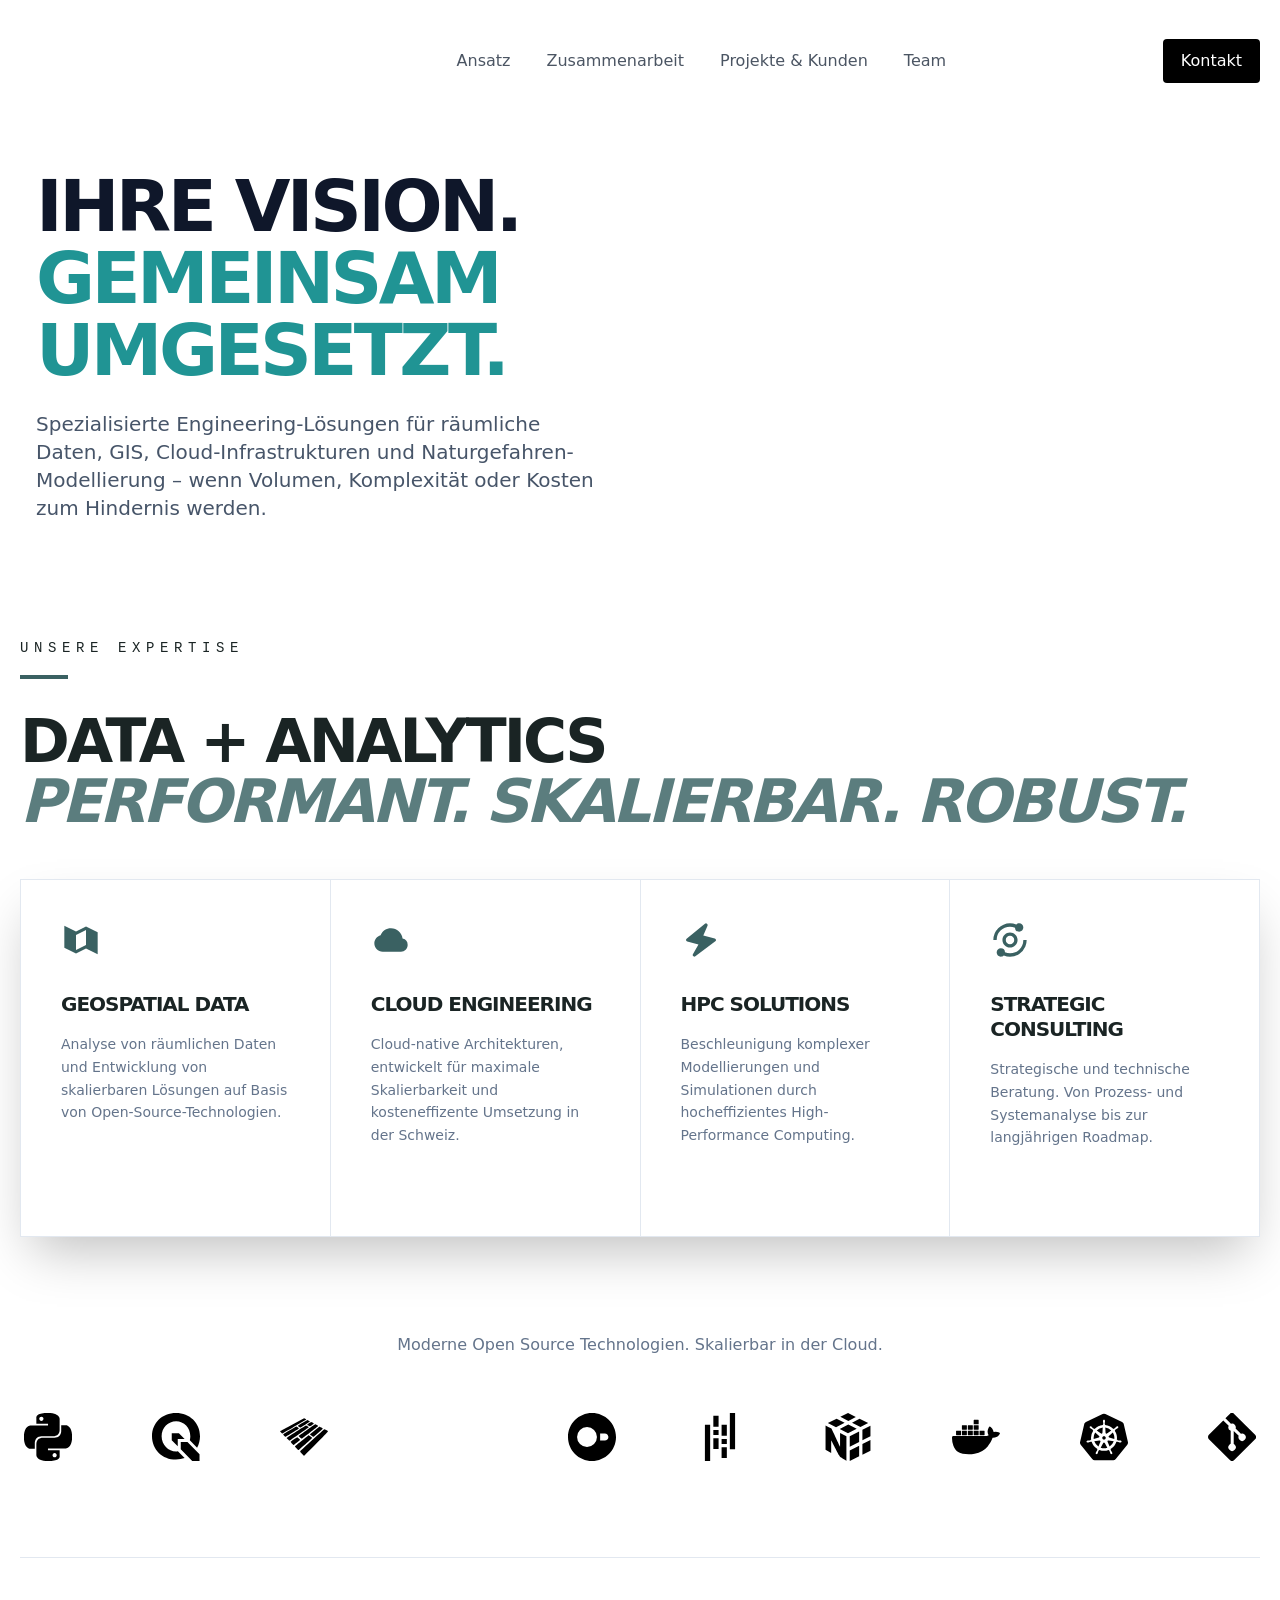
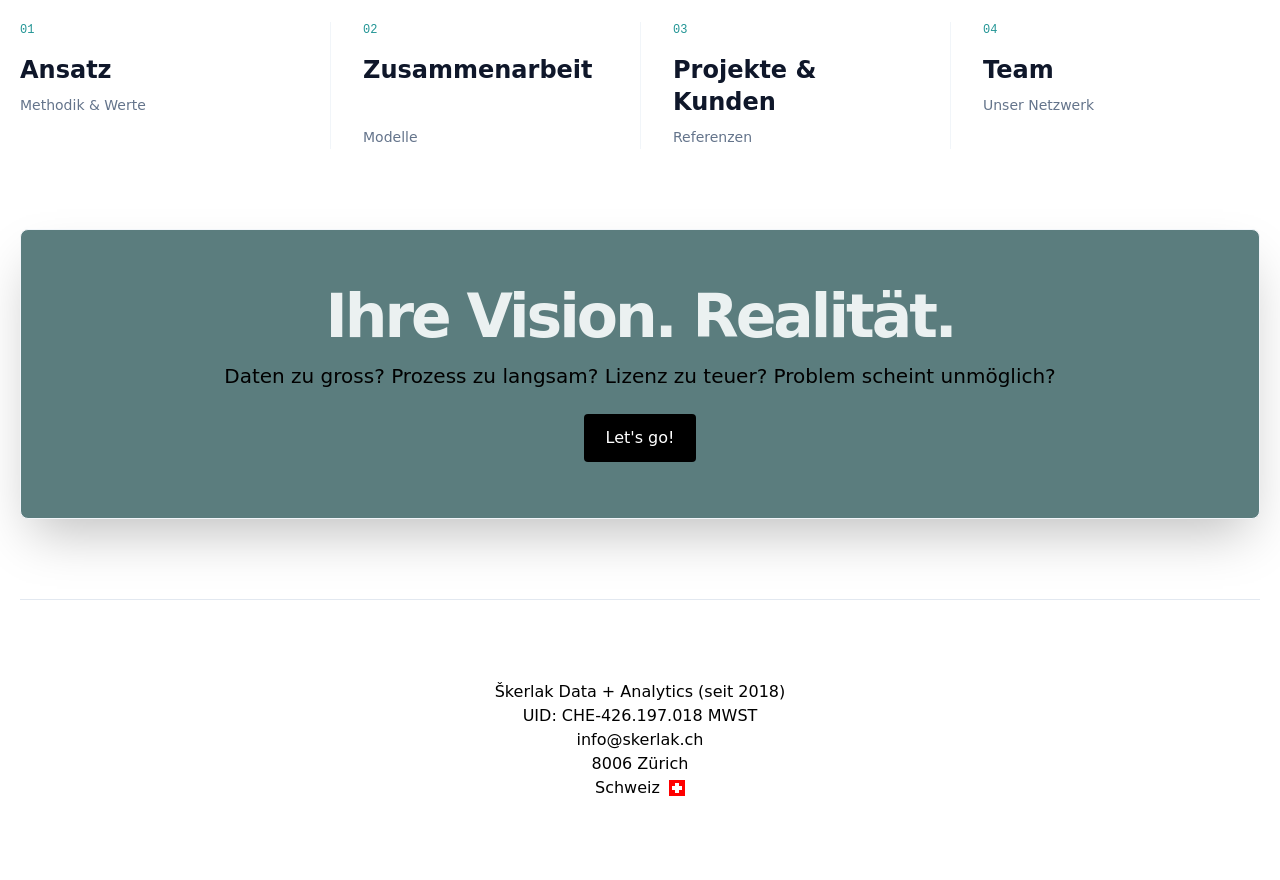
==== commit b8fd37ce: "fixed site explorer" ====
--- a/index.html
+++ b/index.html
@@ -169,7 +169,7 @@
 Ihre Vision. <span class="text-brand-teal" data-astro-cid-zi4ldr3x>Gemeinsam umgesetzt.</span> </h1> <p class="text-lg md:text-xl mt-6 text-slate-600 max-w-xl leading-relaxed" data-astro-cid-zi4ldr3x>
 Spezialisierte Engineering-Lösungen für räumliche Daten, GIS, Cloud-Infrastrukturen und Naturgefahren-Modellierung – wenn Volumen, Komplexität oder Kosten zum Hindernis werden.
 </p> </div> </main> </section>  <div class="mt-24 mb-12"> <h2 class="text-brand-dark font-mono text-[14px] uppercase tracking-[0.4em] mb-4">Unsere Expertise</h2> <div class="w-12 h-1 bg-brand-deep mb-8"></div> <h3 class="text-4xl lg:text-6xl font-black text-brand-dark uppercase tracking-tighter leading-none">
-Data + Analytics <br> <span class="text-brand-muted italic">Performant. Skalierbar. Robust.</span> </h3> </div> <div class="grid md:grid-cols-2 lg:grid-cols-4 gap-px bg-slate-200 border border-slate-200 shadow-2xl"> <div class="bg-white p-10 hover:bg-brand-light transition-all group min-h-[320px] flex flex-col justify-between"> <div> <div class="text-brand-deep mb-8 transform group-hover:scale-110 transition-transform"> <svg width="1em" height="1em" class="w-10 h-10" data-icon="bx:bxs-map-alt">   <symbol id="ai:bx:bxs-map-alt" viewBox="0 0 24 24"><path d="M9 6.882l-7-3.5v13.236l7 3.5l6-3l7 3.5V7.382l-7-3.5l-6 3zM15 15l-6 3V9l6-3v9z" fill="currentColor"/></symbol><use href="#ai:bx:bxs-map-alt"></use>  </svg> </div> <h3 class="font-bold text-xl uppercase tracking-tighter leading-tight mb-4 text-brand-dark"> Geospatial Data </h3> <p class="text-slate-500 text-sm leading-relaxed">Analyse von räumlichen Daten und Entwicklung von skalierbaren Lösungen auf Basis von Open-Source-Technologien.</p> </div> <div class="mt-8 text-[10px] font-mono text-brand-muted opacity-0 group-hover:opacity-100 transition-opacity uppercase tracking-widest"> Offen. Flexibel. Zukunftssicher. </div> </div><div class="bg-white p-10 hover:bg-brand-light transition-all group min-h-[320px] flex flex-col justify-between"> <div> <div class="text-brand-deep mb-8 transform group-hover:scale-110 transition-transform"> <svg width="1em" height="1em" class="w-10 h-10" data-icon="bx:bxs-cloud">   <symbol id="ai:bx:bxs-cloud" viewBox="0 0 24 24"><path d="M18.944 11.112C18.507 7.67 15.56 5 12 5C9.244 5 6.85 6.611 5.757 9.15C3.609 9.792 2 11.82 2 14c0 2.757 2.243 5 5 5h11c2.206 0 4-1.794 4-4a4.01 4.01 0 0 0-3.056-3.888z" fill="currentColor"/></symbol><use href="#ai:bx:bxs-cloud"></use>  </svg> </div> <h3 class="font-bold text-xl uppercase tracking-tighter leading-tight mb-4 text-brand-dark"> Cloud Engineering </h3> <p class="text-slate-500 text-sm leading-relaxed">Cloud-native Architekturen, entwickelt für maximale Skalierbarkeit und kosteneffizente Umsetzung in der Schweiz.</p> </div> <div class="mt-8 text-[10px] font-mono text-brand-muted opacity-0 group-hover:opacity-100 transition-opacity uppercase tracking-widest"> Skalierbar. Sicher. Effizient. </div> </div><div class="bg-white p-10 hover:bg-brand-light transition-all group min-h-[320px] flex flex-col justify-between"> <div> <div class="text-brand-deep mb-8 transform group-hover:scale-110 transition-transform"> <svg width="1em" height="1em" class="w-10 h-10" data-icon="bx:bxs-zap">   <symbol id="ai:bx:bxs-zap" viewBox="0 0 24 24"><path d="M20.98 11.802a.995.995 0 0 0-.738-.771l-6.86-1.716l2.537-5.921a.998.998 0 0 0-.317-1.192a.996.996 0 0 0-1.234.024l-11 9a1 1 0 0 0 .39 1.744l6.719 1.681l-3.345 5.854A1.001 1.001 0 0 0 8 22a.995.995 0 0 0 .6-.2l12-9a1 1 0 0 0 .38-.998z" fill="currentColor"/></symbol><use href="#ai:bx:bxs-zap"></use>  </svg> </div> <h3 class="font-bold text-xl uppercase tracking-tighter leading-tight mb-4 text-brand-dark"> HPC Solutions </h3> <p class="text-slate-500 text-sm leading-relaxed">Beschleunigung komplexer Modellierungen und Simulationen durch hocheffizientes High-Performance Computing.</p> </div> <div class="mt-8 text-[10px] font-mono text-brand-muted opacity-0 group-hover:opacity-100 transition-opacity uppercase tracking-widest"> Extreme Leistung. Swiss Made. </div> </div><div class="bg-white p-10 hover:bg-brand-light transition-all group min-h-[320px] flex flex-col justify-between"> <div> <div class="text-brand-deep mb-8 transform group-hover:scale-110 transition-transform"> <svg width="1em" height="1em" class="w-10 h-10" data-icon="bx:bx-analyse">   <symbol id="ai:bx:bx-analyse" viewBox="0 0 24 24"><path fill="currentColor" d="M2 12h2a8 8 0 0 1 2.337-5.663a7.9 7.9 0 0 1 2.542-1.71a8.12 8.12 0 0 1 6.13-.041A2.49 2.49 0 0 0 17.5 7C18.886 7 20 5.886 20 4.5S18.886 2 17.5 2c-.689 0-1.312.276-1.763.725c-2.431-.973-5.223-.958-7.635.059a9.9 9.9 0 0 0-3.18 2.139a9.9 9.9 0 0 0-2.14 3.179A10 10 0 0 0 2 12m17.373 3.122c-.401.952-.977 1.808-1.71 2.541s-1.589 1.309-2.542 1.71a8.12 8.12 0 0 1-6.13.041A2.49 2.49 0 0 0 6.5 17C5.114 17 4 18.114 4 19.5S5.114 22 6.5 22c.689 0 1.312-.276 1.763-.725A10 10 0 0 0 12 22a9.98 9.98 0 0 0 9.217-6.102A10 10 0 0 0 22 12h-2a8 8 0 0 1-.627 3.122"/><path fill="currentColor" d="M12 7.462c-2.502 0-4.538 2.036-4.538 4.538S9.498 16.538 12 16.538s4.538-2.036 4.538-4.538S14.502 7.462 12 7.462m0 7.076c-1.399 0-2.538-1.139-2.538-2.538S10.601 9.462 12 9.462s2.538 1.139 2.538 2.538s-1.139 2.538-2.538 2.538"/></symbol><use href="#ai:bx:bx-analyse"></use>  </svg> </div> <h3 class="font-bold text-xl uppercase tracking-tighter leading-tight mb-4 text-brand-dark"> Strategic Consulting </h3> <p class="text-slate-500 text-sm leading-relaxed">Strategische und technische Beratung. Von Prozess- und Systemanalyse bis zur langjährigen Roadmap.</p> </div> <div class="mt-8 text-[10px] font-mono text-brand-muted opacity-0 group-hover:opacity-100 transition-opacity uppercase tracking-widest"> Klarheit ermöglicht Resultate. </div> </div> </div> <div class="mt-24"> <h2 class="text-center text-slate-500">Moderne Open Source Technologien. Skalierbar in der Cloud.</h2> <div class="flex gap-8 md:gap-20 items-center justify-center mt-10 flex-wrap"> <svg width="1em" height="1em" class="size-8 md:size-12" data-icon="simple-icons:python">   <symbol id="ai:simple-icons:python" viewBox="0 0 24 24"><path fill="currentColor" d="m14.25.18l.9.2l.73.26l.59.3l.45.32l.34.34l.25.34l.16.33l.1.3l.04.26l.02.2l-.01.13V8.5l-.05.63l-.13.55l-.21.46l-.26.38l-.3.31l-.33.25l-.35.19l-.35.14l-.33.1l-.3.07l-.26.04l-.21.02H8.77l-.69.05l-.59.14l-.5.22l-.41.27l-.33.32l-.27.35l-.2.36l-.15.37l-.1.35l-.07.32l-.04.27l-.02.21v3.06H3.17l-.21-.03l-.28-.07l-.32-.12l-.35-.18l-.36-.26l-.36-.36l-.35-.46l-.32-.59l-.28-.73l-.21-.88l-.14-1.05l-.05-1.23l.06-1.22l.16-1.04l.24-.87l.32-.71l.36-.57l.4-.44l.42-.33l.42-.24l.4-.16l.36-.1l.32-.05l.24-.01h.16l.06.01h8.16v-.83H6.18l-.01-2.75l-.02-.37l.05-.34l.11-.31l.17-.28l.25-.26l.31-.23l.38-.2l.44-.18l.51-.15l.58-.12l.64-.1l.71-.06l.77-.04l.84-.02l1.27.05zm-6.3 1.98l-.23.33l-.08.41l.08.41l.23.34l.33.22l.41.09l.41-.09l.33-.22l.23-.34l.08-.41l-.08-.41l-.23-.33l-.33-.22l-.41-.09l-.41.09zm13.09 3.95l.28.06l.32.12l.35.18l.36.27l.36.35l.35.47l.32.59l.28.73l.21.88l.14 1.04l.05 1.23l-.06 1.23l-.16 1.04l-.24.86l-.32.71l-.36.57l-.4.45l-.42.33l-.42.24l-.4.16l-.36.09l-.32.05l-.24.02l-.16-.01h-8.22v.82h5.84l.01 2.76l.02.36l-.05.34l-.11.31l-.17.29l-.25.25l-.31.24l-.38.2l-.44.17l-.51.15l-.58.13l-.64.09l-.71.07l-.77.04l-.84.01l-1.27-.04l-1.07-.14l-.9-.2l-.73-.25l-.59-.3l-.45-.33l-.34-.34l-.25-.34l-.16-.33l-.1-.3l-.04-.25l-.02-.2l.01-.13v-5.34l.05-.64l.13-.54l.21-.46l.26-.38l.3-.32l.33-.24l.35-.2l.35-.14l.33-.1l.3-.06l.26-.04l.21-.02l.13-.01h5.84l.69-.05l.59-.14l.5-.21l.41-.28l.33-.32l.27-.35l.2-.36l.15-.36l.1-.35l.07-.32l.04-.28l.02-.21V6.07h2.09l.14.01zm-6.47 14.25l-.23.33l-.08.41l.08.41l.23.33l.33.23l.41.08l.41-.08l.33-.23l.23-.33l.08-.41l-.08-.41l-.23-.33l-.33-.23l-.41-.08l-.41.08z"/></symbol><use href="#ai:simple-icons:python"></use>  </svg> <svg width="1em" height="1em" class="size-8 md:size-12" data-icon="simple-icons:qgis">   <symbol id="ai:simple-icons:qgis" viewBox="0 0 24 24"><path fill="currentColor" d="M12.879 13.006v3.65l-3.004-3.048v-3.495h3.582l2.852 2.893zm10.886 7.606V24h-3.654l-5.73-5.9v-3.55h3.354zm-10.828-1.448l3.372 3.371c-1.309.442-2.557.726-4.325.726C5.136 23.26 0 18.243 0 11.565C0 4.92 5.136 0 11.984 0C18.864 0 24 4.952 24 11.565c0 2.12-.523 4.076-1.457 5.759l-3.625-3.725a8.4 8.4 0 0 0 .24-2.005c0-4.291-3.148-7.527-7.1-7.527c-3.954 0-7.248 3.236-7.248 7.527s3.33 7.6 7.247 7.6c.548 0 .661.017.88-.03"/></symbol><use href="#ai:simple-icons:qgis"></use>  </svg> <svg width="1em" height="1em" class="size-8 md:size-12" data-icon="simple-icons:apacheparquet">   <symbol id="ai:simple-icons:apacheparquet" viewBox="0 0 24 24"><path fill="currentColor" d="M10.953 20.391c-.95-1.013-.978-1.057-.807-1.248c.27-.304 11.811-10.868 11.977-10.964c.143-.083 1.558.6 1.867.902c.119.115-.8 1.098-5.817 6.218c-3.277 3.345-6.021 6.095-6.097 6.112c-.076.016-.582-.442-1.123-1.02M8.333 17.7c-.511-.515-.835-.92-.803-1.003c.058-.152 6.693-5.515 6.817-5.51c.153.005 1.714 1.191 1.714 1.302c0 .116-6.67 6.073-6.8 6.073c-.038 0-.456-.388-.928-.862M5.91 15.227c-.4-.448-.652-.81-.598-.86c.28-.26 3.164-2.26 3.26-2.26c.154.002 1.547 1.196 1.547 1.327c0 .161-3.124 2.566-3.334 2.566c-.1 0-.494-.348-.875-.773m-1.988-2.04c-.574-.58-.642-.69-.512-.81c.187-.174 9.357-6.094 9.545-6.162c.146-.053 1.417.716 1.417.858c0 .102-9.401 6.685-9.63 6.744c-.091.023-.435-.241-.82-.63m6.117-.935c-.379-.314-.687-.626-.684-.692c.002-.066.337-.354.743-.64c.406-.285 2.227-1.587 4.046-2.894s3.383-2.376 3.474-2.376c.245 0 1.485.717 1.445.835c-.057.173-8.012 6.336-8.179 6.337c-.086 0-.467-.256-.845-.57m-7.963-.923c-.452-.478-.518-.593-.4-.701c.103-.093 5.783-3.449 6.47-3.821c.114-.062 1.318.807 1.28.922c-.05.15-6.456 4.172-6.645 4.172c-.09 0-.408-.257-.705-.572m13.735.038c-.416-.298-.772-.59-.792-.65c-.028-.083 3.74-3.215 4.595-3.818c.166-.118.297-.079 1.01.301c.45.24.818.485.817.545c-.002.152-4.487 4.098-4.7 4.135c-.096.016-.515-.214-.93-.513M.547 9.707L0 9.156l.243-.158c.133-.086 2.841-1.563 6.018-3.282l5.775-3.126l.553.27c.303.15.552.322.552.384c0 .084-11.875 7.018-12.02 7.018c-.015 0-.274-.249-.574-.553zm8.88-2.79c-.269-.2-.487-.418-.487-.483s1.083-.755 2.406-1.534l2.405-1.417l.617.33c.34.18.617.363.617.406c0 .122-4.715 3.07-4.904 3.067c-.092-.001-.387-.167-.655-.368Zm4.816-.612c-.325-.2-.589-.418-.588-.484c.002-.112 1.64-1.209 1.909-1.279c.123-.032 1.226.55 1.315.694c.027.044-.031.15-.128.237c-.333.296-1.7 1.202-1.81 1.199c-.06-.002-.374-.167-.698-.367"/></symbol><use href="#ai:simple-icons:apacheparquet"></use>  </svg> <img class="size-8 md:size-20" src="/assets/logos/arrow-logo_vertical_black-txt_transparent-bg.svg"> <svg width="1em" height="1em" class="size-8 md:size-12" data-icon="simple-icons:duckdb">   <symbol id="ai:simple-icons:duckdb" viewBox="0 0 24 24"><path fill="currentColor" d="M12 0C5.363 0 0 5.363 0 12s5.363 12 12 12s12-5.363 12-12S18.637 0 12 0M9.502 7.03a4.974 4.974 0 0 1 4.97 4.97a4.974 4.974 0 0 1-4.97 4.97A4.974 4.974 0 0 1 4.532 12a4.974 4.974 0 0 1 4.97-4.97m6.563 3.183h2.351c.98 0 1.787.782 1.787 1.762s-.807 1.789-1.787 1.789h-2.351z"/></symbol><use href="#ai:simple-icons:duckdb"></use>  </svg> <svg width="1em" height="1em" class="size-8 md:size-12" data-icon="simple-icons:pandas">   <symbol id="ai:simple-icons:pandas" viewBox="0 0 24 24"><path fill="currentColor" d="M16.922 0h2.623v18.104h-2.623zm-4.126 12.94h2.623v2.57h-2.623zm0-7.037h2.623v5.446h-2.623zm0 11.197h2.623v5.446h-2.623zM4.456 5.896h2.622V24H4.455zm4.213 2.559h2.623v2.57H8.67zm0 4.151h2.623v5.447H8.67zm0-11.187h2.623v5.446H8.67Z"/></symbol><use href="#ai:simple-icons:pandas"></use>  </svg> <svg width="1em" height="1em" class="size-8 md:size-12" data-icon="simple-icons:numpy">   <symbol id="ai:simple-icons:numpy" viewBox="0 0 24 24"><path fill="currentColor" d="m10.315 4.876l-4.01-2.024l-4.401 2.196l4.118 2.068zm1.838.928l4.205 2.122l-4.363 2.19l-4.125-2.07zm5.615-2.922l4.32 2.166l-3.863 1.94l-4.213-2.125zM15.91 1.95L12.021 0L8.174 1.92l4.007 2.02zm-3.04 16.744V24l4.711-2.35l-.005-5.31zm4.704-4.206l-.005-5.253l-4.699 2.336v5.254zm5.655-.984v5.327l-4.018 2.005l-.002-5.303zm0-1.863v-5.22l-4.025 2.001l.003 5.264zm-12.022-.07L8.033 9.976v6.895s-3.88-8.257-4.24-8.998c-.046-.096-.237-.201-.285-.227A358 358 0 0 0 .773 6.25v12.18l2.82 1.508V13.57s3.84 7.378 3.878 7.458c.04.08.425.858.837 1.132c.548.363 2.899 1.776 2.899 1.776z"/></symbol><use href="#ai:simple-icons:numpy"></use>  </svg> <svg width="1em" height="1em" class="size-8 md:size-12" data-icon="simple-icons:docker">   <symbol id="ai:simple-icons:docker" viewBox="0 0 24 24"><path fill="currentColor" d="M13.983 11.078h2.119a.186.186 0 0 0 .186-.185V9.006a.186.186 0 0 0-.186-.186h-2.119a.185.185 0 0 0-.185.185v1.888c0 .102.083.185.185.185m-2.954-5.43h2.118a.186.186 0 0 0 .186-.186V3.574a.186.186 0 0 0-.186-.185h-2.118a.185.185 0 0 0-.185.185v1.888c0 .102.082.185.185.185m0 2.716h2.118a.187.187 0 0 0 .186-.186V6.29a.186.186 0 0 0-.186-.185h-2.118a.185.185 0 0 0-.185.185v1.887c0 .102.082.185.185.186m-2.93 0h2.12a.186.186 0 0 0 .184-.186V6.29a.185.185 0 0 0-.185-.185H8.1a.185.185 0 0 0-.185.185v1.887c0 .102.083.185.185.186m-2.964 0h2.119a.186.186 0 0 0 .185-.186V6.29a.185.185 0 0 0-.185-.185H5.136a.186.186 0 0 0-.186.185v1.887c0 .102.084.185.186.186m5.893 2.715h2.118a.186.186 0 0 0 .186-.185V9.006a.186.186 0 0 0-.186-.186h-2.118a.185.185 0 0 0-.185.185v1.888c0 .102.082.185.185.185m-2.93 0h2.12a.185.185 0 0 0 .184-.185V9.006a.185.185 0 0 0-.184-.186h-2.12a.185.185 0 0 0-.184.185v1.888c0 .102.083.185.185.185m-2.964 0h2.119a.185.185 0 0 0 .185-.185V9.006a.185.185 0 0 0-.184-.186h-2.12a.186.186 0 0 0-.186.186v1.887c0 .102.084.185.186.185m-2.92 0h2.12a.185.185 0 0 0 .184-.185V9.006a.185.185 0 0 0-.184-.186h-2.12a.185.185 0 0 0-.184.185v1.888c0 .102.082.185.185.185M23.763 9.89c-.065-.051-.672-.51-1.954-.51q-.508.001-1.01.087c-.248-1.7-1.653-2.53-1.716-2.566l-.344-.199l-.226.327c-.284.438-.49.922-.612 1.43c-.23.97-.09 1.882.403 2.661c-.595.332-1.55.413-1.744.42H.751a.75.75 0 0 0-.75.748a11.4 11.4 0 0 0 .692 4.062c.545 1.428 1.355 2.48 2.41 3.124c1.18.723 3.1 1.137 5.275 1.137a15.7 15.7 0 0 0 2.93-.266a12.3 12.3 0 0 0 3.823-1.389a10.5 10.5 0 0 0 2.61-2.136c1.252-1.418 1.998-2.997 2.553-4.4h.221c1.372 0 2.215-.549 2.68-1.009c.309-.293.55-.65.707-1.046l.098-.288Z"/></symbol><use href="#ai:simple-icons:docker"></use>  </svg> <svg width="1em" height="1em" class="size-8 md:size-12" data-icon="simple-icons:kubernetes">   <symbol id="ai:simple-icons:kubernetes" viewBox="0 0 24 24"><path fill="currentColor" d="m10.204 14.35l.007.01l-.999 2.413a5.17 5.17 0 0 1-2.075-2.597l2.578-.437l.004.005a.44.44 0 0 1 .484.606zm-.833-2.129a.44.44 0 0 0 .173-.756l.002-.011L7.585 9.7a5.14 5.14 0 0 0-.73 3.255l2.514-.725zm1.145-1.98a.44.44 0 0 0 .699-.337l.01-.005l.15-2.62a5.14 5.14 0 0 0-3.01 1.442l2.147 1.523zm.76 2.75l.723.349l.722-.347l.18-.78l-.5-.623h-.804l-.5.623l.179.779zm1.5-3.095a.44.44 0 0 0 .7.336l.008.003l2.134-1.513a5.2 5.2 0 0 0-2.992-1.442l.148 2.615zm10.876 5.97l-5.773 7.181a1.6 1.6 0 0 1-1.248.594l-9.261.003a1.6 1.6 0 0 1-1.247-.596l-5.776-7.18a1.58 1.58 0 0 1-.307-1.34L2.1 5.573c.108-.47.425-.864.863-1.073L11.305.513a1.6 1.6 0 0 1 1.385 0l8.345 3.985c.438.209.755.604.863 1.073l2.062 8.955c.108.47-.005.963-.308 1.34m-3.289-2.057c-.042-.01-.103-.026-.145-.034c-.174-.033-.315-.025-.479-.038c-.35-.037-.638-.067-.895-.148c-.105-.04-.18-.165-.216-.216l-.201-.059a6.5 6.5 0 0 0-.105-2.332a6.5 6.5 0 0 0-.936-2.163c.052-.047.15-.133.177-.159c.008-.09.001-.183.094-.282c.197-.185.444-.338.743-.522c.142-.084.273-.137.415-.242c.032-.024.076-.062.11-.089c.24-.191.295-.52.123-.736s-.506-.236-.745-.045c-.034.027-.08.062-.111.088c-.134.116-.217.23-.33.35c-.246.25-.45.458-.673.609c-.097.056-.239.037-.303.033l-.19.135a6.55 6.55 0 0 0-4.146-2.003l-.012-.223c-.065-.062-.143-.115-.163-.25c-.022-.268.015-.557.057-.905c.023-.163.061-.298.068-.475c.001-.04-.001-.099-.001-.142c0-.306-.224-.555-.5-.555c-.275 0-.499.249-.499.555l.001.014c0 .041-.002.092 0 .128c.006.177.044.312.067.475c.042.348.078.637.056.906a.55.55 0 0 1-.162.258l-.012.211a6.42 6.42 0 0 0-4.166 2.003l-.18-.128c-.09.012-.18.04-.297-.029c-.223-.15-.427-.358-.673-.608c-.113-.12-.195-.234-.329-.349l-.111-.088a.6.6 0 0 0-.348-.132a.48.48 0 0 0-.398.176c-.172.216-.117.546.123.737l.007.005l.104.083c.142.105.272.159.414.242c.299.185.546.338.743.522c.076.082.09.226.1.288l.16.143a6.46 6.46 0 0 0-1.02 4.506l-.208.06c-.055.072-.133.184-.215.217c-.257.081-.546.11-.895.147c-.164.014-.305.006-.48.039c-.037.007-.09.02-.133.03l-.004.002l-.007.002c-.295.071-.484.342-.423.608c.061.267.349.429.645.365l.007-.001l.01-.003l.129-.029c.17-.046.294-.113.448-.172c.33-.118.604-.217.87-.256c.112-.009.23.069.288.101l.217-.037a6.5 6.5 0 0 0 2.88 3.596l-.09.218c.033.084.069.199.044.282c-.097.252-.263.517-.452.813c-.091.136-.185.242-.268.399c-.02.037-.045.095-.064.134c-.128.275-.034.591.213.71c.248.12.556-.007.69-.282v-.002c.02-.039.046-.09.062-.127c.07-.162.094-.301.144-.458c.132-.332.205-.68.387-.897c.05-.06.13-.082.215-.105l.113-.205a6.45 6.45 0 0 0 4.609.012l.106.192c.086.028.18.042.256.155c.136.232.229.507.342.84c.05.156.074.295.145.457c.016.037.043.09.062.129c.133.276.442.402.69.282c.247-.118.341-.435.213-.71c-.02-.039-.045-.096-.065-.134c-.083-.156-.177-.261-.268-.398c-.19-.296-.346-.541-.443-.793c-.04-.13.007-.21.038-.294c-.018-.022-.059-.144-.083-.202a6.5 6.5 0 0 0 2.88-3.622c.064.01.176.03.213.038c.075-.05.144-.114.28-.104c.266.039.54.138.87.256c.154.06.277.128.448.173c.036.01.088.019.13.028l.009.003l.007.001c.297.064.584-.098.645-.365c.06-.266-.128-.537-.423-.608M16.4 9.701l-1.95 1.746v.005a.44.44 0 0 0 .173.757l.003.01l2.526.728a5.2 5.2 0 0 0-.108-1.674A5.2 5.2 0 0 0 16.4 9.7zm-4.013 5.325a.44.44 0 0 0-.404-.232a.44.44 0 0 0-.372.233h-.002l-1.268 2.292a5.16 5.16 0 0 0 3.326.003l-1.27-2.296zm1.888-1.293a.44.44 0 0 0-.27.036a.44.44 0 0 0-.214.572l-.003.004l1.01 2.438a5.15 5.15 0 0 0 2.081-2.615l-2.6-.44z"/></symbol><use href="#ai:simple-icons:kubernetes"></use>  </svg> <svg width="1em" height="1em" class="size-8 md:size-12" data-icon="simple-icons:git">   <symbol id="ai:simple-icons:git" viewBox="0 0 24 24"><path fill="currentColor" d="M23.546 10.93L13.067.452a1.55 1.55 0 0 0-2.188 0L8.708 2.627l2.76 2.76a1.838 1.838 0 0 1 2.327 2.341l2.658 2.66a1.838 1.838 0 0 1 1.9 3.039a1.837 1.837 0 0 1-2.6 0a1.85 1.85 0 0 1-.404-1.996L12.86 8.955v6.525c.176.086.342.203.488.348a1.85 1.85 0 0 1 0 2.6a1.844 1.844 0 0 1-2.609 0a1.834 1.834 0 0 1 0-2.598c.182-.18.387-.316.605-.406V8.835a1.834 1.834 0 0 1-.996-2.41L7.636 3.7L.45 10.881c-.6.605-.6 1.584 0 2.189l10.48 10.477a1.545 1.545 0 0 0 2.186 0l10.43-10.43a1.544 1.544 0 0 0 0-2.187"/></symbol><use href="#ai:simple-icons:git"></use>  </svg> </div> </div> <section class="mt-20 mb-20 border-t border-slate-200 pt-16"> <div class="grid lg:grid-cols-4 gap-0 divide-y lg:divide-y-0 lg:divide-x divide-slate-100"> <a href="/approach" class="group py-8 lg:py-0 lg:px-8 first:pl-0 flex flex-col justify-between transition-all"> <div> <span class="text-xs font-mono text-brand-teal mb-4 block">01</span> <h3 class="text-2xl font-bold text-slate-900 group-hover:translate-x-1 transition-transform"> Ansatz <span class="text-brand-teal opacity-0 group-hover:opacity-100 transition-opacity">→</span> </h3> <p class="text-slate-500 text-sm mt-2 leading-relaxed"> Methodik &amp; wissenschaftliche Tiefe </p> </div> </a><a href="/collaboration" class="group py-8 lg:py-0 lg:px-8 first:pl-0 flex flex-col justify-between transition-all"> <div> <span class="text-xs font-mono text-brand-teal mb-4 block">02</span> <h3 class="text-2xl font-bold text-slate-900 group-hover:translate-x-1 transition-transform"> Modelle <span class="text-brand-teal opacity-0 group-hover:opacity-100 transition-opacity">→</span> </h3> <p class="text-slate-500 text-sm mt-2 leading-relaxed"> Kooperation &amp; Projektabwicklung </p> </div> </a><a href="/projects" class="group py-8 lg:py-0 lg:px-8 first:pl-0 flex flex-col justify-between transition-all"> <div> <span class="text-xs font-mono text-brand-teal mb-4 block">03</span> <h3 class="text-2xl font-bold text-slate-900 group-hover:translate-x-1 transition-transform"> Projekte <span class="text-brand-teal opacity-0 group-hover:opacity-100 transition-opacity">→</span> </h3> <p class="text-slate-500 text-sm mt-2 leading-relaxed"> Referenzen &amp; Case Studies </p> </div> </a><a href="/team" class="group py-8 lg:py-0 lg:px-8 first:pl-0 flex flex-col justify-between transition-all"> <div> <span class="text-xs font-mono text-brand-teal mb-4 block">04</span> <h3 class="text-2xl font-bold text-slate-900 group-hover:translate-x-1 transition-transform"> Team <span class="text-brand-teal opacity-0 group-hover:opacity-100 transition-opacity">→</span> </h3> <p class="text-slate-500 text-sm mt-2 leading-relaxed"> Expertise &amp; Hintergrund </p> </div> </a> </div> </section> <div class="bg-brand-muted p-10 md:px-14 md:py-14 mt-10 container mx-auto px-4 rounded-lg shadow-2xl flex flex-col items-center text-center border border-slate-100"> <h2 class="text-brand-light text-4xl md:text-6xl font-black tracking-tighter leading-none">
+Data + Analytics <br> <span class="text-brand-muted italic">Performant. Skalierbar. Robust.</span> </h3> </div> <div class="grid md:grid-cols-2 lg:grid-cols-4 gap-px bg-slate-200 border border-slate-200 shadow-2xl"> <div class="bg-white p-10 hover:bg-brand-light transition-all group min-h-[320px] flex flex-col justify-between"> <div> <div class="text-brand-deep mb-8 transform group-hover:scale-110 transition-transform"> <svg width="1em" height="1em" class="w-10 h-10" data-icon="bx:bxs-map-alt">   <symbol id="ai:bx:bxs-map-alt" viewBox="0 0 24 24"><path d="M9 6.882l-7-3.5v13.236l7 3.5l6-3l7 3.5V7.382l-7-3.5l-6 3zM15 15l-6 3V9l6-3v9z" fill="currentColor"/></symbol><use href="#ai:bx:bxs-map-alt"></use>  </svg> </div> <h3 class="font-bold text-xl uppercase tracking-tighter leading-tight mb-4 text-brand-dark"> Geospatial Data </h3> <p class="text-slate-500 text-sm leading-relaxed">Analyse von räumlichen Daten und Entwicklung von skalierbaren Lösungen auf Basis von Open-Source-Technologien.</p> </div> <div class="mt-8 text-[10px] font-mono text-brand-muted opacity-0 group-hover:opacity-100 transition-opacity uppercase tracking-widest"> Offen. Flexibel. Zukunftssicher. </div> </div><div class="bg-white p-10 hover:bg-brand-light transition-all group min-h-[320px] flex flex-col justify-between"> <div> <div class="text-brand-deep mb-8 transform group-hover:scale-110 transition-transform"> <svg width="1em" height="1em" class="w-10 h-10" data-icon="bx:bxs-cloud">   <symbol id="ai:bx:bxs-cloud" viewBox="0 0 24 24"><path d="M18.944 11.112C18.507 7.67 15.56 5 12 5C9.244 5 6.85 6.611 5.757 9.15C3.609 9.792 2 11.82 2 14c0 2.757 2.243 5 5 5h11c2.206 0 4-1.794 4-4a4.01 4.01 0 0 0-3.056-3.888z" fill="currentColor"/></symbol><use href="#ai:bx:bxs-cloud"></use>  </svg> </div> <h3 class="font-bold text-xl uppercase tracking-tighter leading-tight mb-4 text-brand-dark"> Cloud Engineering </h3> <p class="text-slate-500 text-sm leading-relaxed">Cloud-native Architekturen, entwickelt für maximale Skalierbarkeit und kosteneffizente Umsetzung in der Schweiz.</p> </div> <div class="mt-8 text-[10px] font-mono text-brand-muted opacity-0 group-hover:opacity-100 transition-opacity uppercase tracking-widest"> Skalierbar. Sicher. Effizient. </div> </div><div class="bg-white p-10 hover:bg-brand-light transition-all group min-h-[320px] flex flex-col justify-between"> <div> <div class="text-brand-deep mb-8 transform group-hover:scale-110 transition-transform"> <svg width="1em" height="1em" class="w-10 h-10" data-icon="bx:bxs-zap">   <symbol id="ai:bx:bxs-zap" viewBox="0 0 24 24"><path d="M20.98 11.802a.995.995 0 0 0-.738-.771l-6.86-1.716l2.537-5.921a.998.998 0 0 0-.317-1.192a.996.996 0 0 0-1.234.024l-11 9a1 1 0 0 0 .39 1.744l6.719 1.681l-3.345 5.854A1.001 1.001 0 0 0 8 22a.995.995 0 0 0 .6-.2l12-9a1 1 0 0 0 .38-.998z" fill="currentColor"/></symbol><use href="#ai:bx:bxs-zap"></use>  </svg> </div> <h3 class="font-bold text-xl uppercase tracking-tighter leading-tight mb-4 text-brand-dark"> HPC Solutions </h3> <p class="text-slate-500 text-sm leading-relaxed">Beschleunigung komplexer Modellierungen und Simulationen durch hocheffizientes High-Performance Computing.</p> </div> <div class="mt-8 text-[10px] font-mono text-brand-muted opacity-0 group-hover:opacity-100 transition-opacity uppercase tracking-widest"> Extreme Leistung. Swiss Made. </div> </div><div class="bg-white p-10 hover:bg-brand-light transition-all group min-h-[320px] flex flex-col justify-between"> <div> <div class="text-brand-deep mb-8 transform group-hover:scale-110 transition-transform"> <svg width="1em" height="1em" class="w-10 h-10" data-icon="bx:bx-analyse">   <symbol id="ai:bx:bx-analyse" viewBox="0 0 24 24"><path fill="currentColor" d="M2 12h2a8 8 0 0 1 2.337-5.663a7.9 7.9 0 0 1 2.542-1.71a8.12 8.12 0 0 1 6.13-.041A2.49 2.49 0 0 0 17.5 7C18.886 7 20 5.886 20 4.5S18.886 2 17.5 2c-.689 0-1.312.276-1.763.725c-2.431-.973-5.223-.958-7.635.059a9.9 9.9 0 0 0-3.18 2.139a9.9 9.9 0 0 0-2.14 3.179A10 10 0 0 0 2 12m17.373 3.122c-.401.952-.977 1.808-1.71 2.541s-1.589 1.309-2.542 1.71a8.12 8.12 0 0 1-6.13.041A2.49 2.49 0 0 0 6.5 17C5.114 17 4 18.114 4 19.5S5.114 22 6.5 22c.689 0 1.312-.276 1.763-.725A10 10 0 0 0 12 22a9.98 9.98 0 0 0 9.217-6.102A10 10 0 0 0 22 12h-2a8 8 0 0 1-.627 3.122"/><path fill="currentColor" d="M12 7.462c-2.502 0-4.538 2.036-4.538 4.538S9.498 16.538 12 16.538s4.538-2.036 4.538-4.538S14.502 7.462 12 7.462m0 7.076c-1.399 0-2.538-1.139-2.538-2.538S10.601 9.462 12 9.462s2.538 1.139 2.538 2.538s-1.139 2.538-2.538 2.538"/></symbol><use href="#ai:bx:bx-analyse"></use>  </svg> </div> <h3 class="font-bold text-xl uppercase tracking-tighter leading-tight mb-4 text-brand-dark"> Strategic Consulting </h3> <p class="text-slate-500 text-sm leading-relaxed">Strategische und technische Beratung. Von Prozess- und Systemanalyse bis zur langjährigen Roadmap.</p> </div> <div class="mt-8 text-[10px] font-mono text-brand-muted opacity-0 group-hover:opacity-100 transition-opacity uppercase tracking-widest"> Klarheit ermöglicht Resultate. </div> </div> </div> <div class="mt-24"> <h2 class="text-center text-slate-500">Moderne Open Source Technologien. Skalierbar in der Cloud.</h2> <div class="flex gap-8 md:gap-20 items-center justify-center mt-10 flex-wrap"> <svg width="1em" height="1em" class="size-8 md:size-12" data-icon="simple-icons:python">   <symbol id="ai:simple-icons:python" viewBox="0 0 24 24"><path fill="currentColor" d="m14.25.18l.9.2l.73.26l.59.3l.45.32l.34.34l.25.34l.16.33l.1.3l.04.26l.02.2l-.01.13V8.5l-.05.63l-.13.55l-.21.46l-.26.38l-.3.31l-.33.25l-.35.19l-.35.14l-.33.1l-.3.07l-.26.04l-.21.02H8.77l-.69.05l-.59.14l-.5.22l-.41.27l-.33.32l-.27.35l-.2.36l-.15.37l-.1.35l-.07.32l-.04.27l-.02.21v3.06H3.17l-.21-.03l-.28-.07l-.32-.12l-.35-.18l-.36-.26l-.36-.36l-.35-.46l-.32-.59l-.28-.73l-.21-.88l-.14-1.05l-.05-1.23l.06-1.22l.16-1.04l.24-.87l.32-.71l.36-.57l.4-.44l.42-.33l.42-.24l.4-.16l.36-.1l.32-.05l.24-.01h.16l.06.01h8.16v-.83H6.18l-.01-2.75l-.02-.37l.05-.34l.11-.31l.17-.28l.25-.26l.31-.23l.38-.2l.44-.18l.51-.15l.58-.12l.64-.1l.71-.06l.77-.04l.84-.02l1.27.05zm-6.3 1.98l-.23.33l-.08.41l.08.41l.23.34l.33.22l.41.09l.41-.09l.33-.22l.23-.34l.08-.41l-.08-.41l-.23-.33l-.33-.22l-.41-.09l-.41.09zm13.09 3.95l.28.06l.32.12l.35.18l.36.27l.36.35l.35.47l.32.59l.28.73l.21.88l.14 1.04l.05 1.23l-.06 1.23l-.16 1.04l-.24.86l-.32.71l-.36.57l-.4.45l-.42.33l-.42.24l-.4.16l-.36.09l-.32.05l-.24.02l-.16-.01h-8.22v.82h5.84l.01 2.76l.02.36l-.05.34l-.11.31l-.17.29l-.25.25l-.31.24l-.38.2l-.44.17l-.51.15l-.58.13l-.64.09l-.71.07l-.77.04l-.84.01l-1.27-.04l-1.07-.14l-.9-.2l-.73-.25l-.59-.3l-.45-.33l-.34-.34l-.25-.34l-.16-.33l-.1-.3l-.04-.25l-.02-.2l.01-.13v-5.34l.05-.64l.13-.54l.21-.46l.26-.38l.3-.32l.33-.24l.35-.2l.35-.14l.33-.1l.3-.06l.26-.04l.21-.02l.13-.01h5.84l.69-.05l.59-.14l.5-.21l.41-.28l.33-.32l.27-.35l.2-.36l.15-.36l.1-.35l.07-.32l.04-.28l.02-.21V6.07h2.09l.14.01zm-6.47 14.25l-.23.33l-.08.41l.08.41l.23.33l.33.23l.41.08l.41-.08l.33-.23l.23-.33l.08-.41l-.08-.41l-.23-.33l-.33-.23l-.41-.08l-.41.08z"/></symbol><use href="#ai:simple-icons:python"></use>  </svg> <svg width="1em" height="1em" class="size-8 md:size-12" data-icon="simple-icons:qgis">   <symbol id="ai:simple-icons:qgis" viewBox="0 0 24 24"><path fill="currentColor" d="M12.879 13.006v3.65l-3.004-3.048v-3.495h3.582l2.852 2.893zm10.886 7.606V24h-3.654l-5.73-5.9v-3.55h3.354zm-10.828-1.448l3.372 3.371c-1.309.442-2.557.726-4.325.726C5.136 23.26 0 18.243 0 11.565C0 4.92 5.136 0 11.984 0C18.864 0 24 4.952 24 11.565c0 2.12-.523 4.076-1.457 5.759l-3.625-3.725a8.4 8.4 0 0 0 .24-2.005c0-4.291-3.148-7.527-7.1-7.527c-3.954 0-7.248 3.236-7.248 7.527s3.33 7.6 7.247 7.6c.548 0 .661.017.88-.03"/></symbol><use href="#ai:simple-icons:qgis"></use>  </svg> <svg width="1em" height="1em" class="size-8 md:size-12" data-icon="simple-icons:apacheparquet">   <symbol id="ai:simple-icons:apacheparquet" viewBox="0 0 24 24"><path fill="currentColor" d="M10.953 20.391c-.95-1.013-.978-1.057-.807-1.248c.27-.304 11.811-10.868 11.977-10.964c.143-.083 1.558.6 1.867.902c.119.115-.8 1.098-5.817 6.218c-3.277 3.345-6.021 6.095-6.097 6.112c-.076.016-.582-.442-1.123-1.02M8.333 17.7c-.511-.515-.835-.92-.803-1.003c.058-.152 6.693-5.515 6.817-5.51c.153.005 1.714 1.191 1.714 1.302c0 .116-6.67 6.073-6.8 6.073c-.038 0-.456-.388-.928-.862M5.91 15.227c-.4-.448-.652-.81-.598-.86c.28-.26 3.164-2.26 3.26-2.26c.154.002 1.547 1.196 1.547 1.327c0 .161-3.124 2.566-3.334 2.566c-.1 0-.494-.348-.875-.773m-1.988-2.04c-.574-.58-.642-.69-.512-.81c.187-.174 9.357-6.094 9.545-6.162c.146-.053 1.417.716 1.417.858c0 .102-9.401 6.685-9.63 6.744c-.091.023-.435-.241-.82-.63m6.117-.935c-.379-.314-.687-.626-.684-.692c.002-.066.337-.354.743-.64c.406-.285 2.227-1.587 4.046-2.894s3.383-2.376 3.474-2.376c.245 0 1.485.717 1.445.835c-.057.173-8.012 6.336-8.179 6.337c-.086 0-.467-.256-.845-.57m-7.963-.923c-.452-.478-.518-.593-.4-.701c.103-.093 5.783-3.449 6.47-3.821c.114-.062 1.318.807 1.28.922c-.05.15-6.456 4.172-6.645 4.172c-.09 0-.408-.257-.705-.572m13.735.038c-.416-.298-.772-.59-.792-.65c-.028-.083 3.74-3.215 4.595-3.818c.166-.118.297-.079 1.01.301c.45.24.818.485.817.545c-.002.152-4.487 4.098-4.7 4.135c-.096.016-.515-.214-.93-.513M.547 9.707L0 9.156l.243-.158c.133-.086 2.841-1.563 6.018-3.282l5.775-3.126l.553.27c.303.15.552.322.552.384c0 .084-11.875 7.018-12.02 7.018c-.015 0-.274-.249-.574-.553zm8.88-2.79c-.269-.2-.487-.418-.487-.483s1.083-.755 2.406-1.534l2.405-1.417l.617.33c.34.18.617.363.617.406c0 .122-4.715 3.07-4.904 3.067c-.092-.001-.387-.167-.655-.368Zm4.816-.612c-.325-.2-.589-.418-.588-.484c.002-.112 1.64-1.209 1.909-1.279c.123-.032 1.226.55 1.315.694c.027.044-.031.15-.128.237c-.333.296-1.7 1.202-1.81 1.199c-.06-.002-.374-.167-.698-.367"/></symbol><use href="#ai:simple-icons:apacheparquet"></use>  </svg> <img class="size-8 md:size-20" src="/assets/logos/arrow-logo_vertical_black-txt_transparent-bg.svg"> <svg width="1em" height="1em" class="size-8 md:size-12" data-icon="simple-icons:duckdb">   <symbol id="ai:simple-icons:duckdb" viewBox="0 0 24 24"><path fill="currentColor" d="M12 0C5.363 0 0 5.363 0 12s5.363 12 12 12s12-5.363 12-12S18.637 0 12 0M9.502 7.03a4.974 4.974 0 0 1 4.97 4.97a4.974 4.974 0 0 1-4.97 4.97A4.974 4.974 0 0 1 4.532 12a4.974 4.974 0 0 1 4.97-4.97m6.563 3.183h2.351c.98 0 1.787.782 1.787 1.762s-.807 1.789-1.787 1.789h-2.351z"/></symbol><use href="#ai:simple-icons:duckdb"></use>  </svg> <svg width="1em" height="1em" class="size-8 md:size-12" data-icon="simple-icons:pandas">   <symbol id="ai:simple-icons:pandas" viewBox="0 0 24 24"><path fill="currentColor" d="M16.922 0h2.623v18.104h-2.623zm-4.126 12.94h2.623v2.57h-2.623zm0-7.037h2.623v5.446h-2.623zm0 11.197h2.623v5.446h-2.623zM4.456 5.896h2.622V24H4.455zm4.213 2.559h2.623v2.57H8.67zm0 4.151h2.623v5.447H8.67zm0-11.187h2.623v5.446H8.67Z"/></symbol><use href="#ai:simple-icons:pandas"></use>  </svg> <svg width="1em" height="1em" class="size-8 md:size-12" data-icon="simple-icons:numpy">   <symbol id="ai:simple-icons:numpy" viewBox="0 0 24 24"><path fill="currentColor" d="m10.315 4.876l-4.01-2.024l-4.401 2.196l4.118 2.068zm1.838.928l4.205 2.122l-4.363 2.19l-4.125-2.07zm5.615-2.922l4.32 2.166l-3.863 1.94l-4.213-2.125zM15.91 1.95L12.021 0L8.174 1.92l4.007 2.02zm-3.04 16.744V24l4.711-2.35l-.005-5.31zm4.704-4.206l-.005-5.253l-4.699 2.336v5.254zm5.655-.984v5.327l-4.018 2.005l-.002-5.303zm0-1.863v-5.22l-4.025 2.001l.003 5.264zm-12.022-.07L8.033 9.976v6.895s-3.88-8.257-4.24-8.998c-.046-.096-.237-.201-.285-.227A358 358 0 0 0 .773 6.25v12.18l2.82 1.508V13.57s3.84 7.378 3.878 7.458c.04.08.425.858.837 1.132c.548.363 2.899 1.776 2.899 1.776z"/></symbol><use href="#ai:simple-icons:numpy"></use>  </svg> <svg width="1em" height="1em" class="size-8 md:size-12" data-icon="simple-icons:docker">   <symbol id="ai:simple-icons:docker" viewBox="0 0 24 24"><path fill="currentColor" d="M13.983 11.078h2.119a.186.186 0 0 0 .186-.185V9.006a.186.186 0 0 0-.186-.186h-2.119a.185.185 0 0 0-.185.185v1.888c0 .102.083.185.185.185m-2.954-5.43h2.118a.186.186 0 0 0 .186-.186V3.574a.186.186 0 0 0-.186-.185h-2.118a.185.185 0 0 0-.185.185v1.888c0 .102.082.185.185.185m0 2.716h2.118a.187.187 0 0 0 .186-.186V6.29a.186.186 0 0 0-.186-.185h-2.118a.185.185 0 0 0-.185.185v1.887c0 .102.082.185.185.186m-2.93 0h2.12a.186.186 0 0 0 .184-.186V6.29a.185.185 0 0 0-.185-.185H8.1a.185.185 0 0 0-.185.185v1.887c0 .102.083.185.185.186m-2.964 0h2.119a.186.186 0 0 0 .185-.186V6.29a.185.185 0 0 0-.185-.185H5.136a.186.186 0 0 0-.186.185v1.887c0 .102.084.185.186.186m5.893 2.715h2.118a.186.186 0 0 0 .186-.185V9.006a.186.186 0 0 0-.186-.186h-2.118a.185.185 0 0 0-.185.185v1.888c0 .102.082.185.185.185m-2.93 0h2.12a.185.185 0 0 0 .184-.185V9.006a.185.185 0 0 0-.184-.186h-2.12a.185.185 0 0 0-.184.185v1.888c0 .102.083.185.185.185m-2.964 0h2.119a.185.185 0 0 0 .185-.185V9.006a.185.185 0 0 0-.184-.186h-2.12a.186.186 0 0 0-.186.186v1.887c0 .102.084.185.186.185m-2.92 0h2.12a.185.185 0 0 0 .184-.185V9.006a.185.185 0 0 0-.184-.186h-2.12a.185.185 0 0 0-.184.185v1.888c0 .102.082.185.185.185M23.763 9.89c-.065-.051-.672-.51-1.954-.51q-.508.001-1.01.087c-.248-1.7-1.653-2.53-1.716-2.566l-.344-.199l-.226.327c-.284.438-.49.922-.612 1.43c-.23.97-.09 1.882.403 2.661c-.595.332-1.55.413-1.744.42H.751a.75.75 0 0 0-.75.748a11.4 11.4 0 0 0 .692 4.062c.545 1.428 1.355 2.48 2.41 3.124c1.18.723 3.1 1.137 5.275 1.137a15.7 15.7 0 0 0 2.93-.266a12.3 12.3 0 0 0 3.823-1.389a10.5 10.5 0 0 0 2.61-2.136c1.252-1.418 1.998-2.997 2.553-4.4h.221c1.372 0 2.215-.549 2.68-1.009c.309-.293.55-.65.707-1.046l.098-.288Z"/></symbol><use href="#ai:simple-icons:docker"></use>  </svg> <svg width="1em" height="1em" class="size-8 md:size-12" data-icon="simple-icons:kubernetes">   <symbol id="ai:simple-icons:kubernetes" viewBox="0 0 24 24"><path fill="currentColor" d="m10.204 14.35l.007.01l-.999 2.413a5.17 5.17 0 0 1-2.075-2.597l2.578-.437l.004.005a.44.44 0 0 1 .484.606zm-.833-2.129a.44.44 0 0 0 .173-.756l.002-.011L7.585 9.7a5.14 5.14 0 0 0-.73 3.255l2.514-.725zm1.145-1.98a.44.44 0 0 0 .699-.337l.01-.005l.15-2.62a5.14 5.14 0 0 0-3.01 1.442l2.147 1.523zm.76 2.75l.723.349l.722-.347l.18-.78l-.5-.623h-.804l-.5.623l.179.779zm1.5-3.095a.44.44 0 0 0 .7.336l.008.003l2.134-1.513a5.2 5.2 0 0 0-2.992-1.442l.148 2.615zm10.876 5.97l-5.773 7.181a1.6 1.6 0 0 1-1.248.594l-9.261.003a1.6 1.6 0 0 1-1.247-.596l-5.776-7.18a1.58 1.58 0 0 1-.307-1.34L2.1 5.573c.108-.47.425-.864.863-1.073L11.305.513a1.6 1.6 0 0 1 1.385 0l8.345 3.985c.438.209.755.604.863 1.073l2.062 8.955c.108.47-.005.963-.308 1.34m-3.289-2.057c-.042-.01-.103-.026-.145-.034c-.174-.033-.315-.025-.479-.038c-.35-.037-.638-.067-.895-.148c-.105-.04-.18-.165-.216-.216l-.201-.059a6.5 6.5 0 0 0-.105-2.332a6.5 6.5 0 0 0-.936-2.163c.052-.047.15-.133.177-.159c.008-.09.001-.183.094-.282c.197-.185.444-.338.743-.522c.142-.084.273-.137.415-.242c.032-.024.076-.062.11-.089c.24-.191.295-.52.123-.736s-.506-.236-.745-.045c-.034.027-.08.062-.111.088c-.134.116-.217.23-.33.35c-.246.25-.45.458-.673.609c-.097.056-.239.037-.303.033l-.19.135a6.55 6.55 0 0 0-4.146-2.003l-.012-.223c-.065-.062-.143-.115-.163-.25c-.022-.268.015-.557.057-.905c.023-.163.061-.298.068-.475c.001-.04-.001-.099-.001-.142c0-.306-.224-.555-.5-.555c-.275 0-.499.249-.499.555l.001.014c0 .041-.002.092 0 .128c.006.177.044.312.067.475c.042.348.078.637.056.906a.55.55 0 0 1-.162.258l-.012.211a6.42 6.42 0 0 0-4.166 2.003l-.18-.128c-.09.012-.18.04-.297-.029c-.223-.15-.427-.358-.673-.608c-.113-.12-.195-.234-.329-.349l-.111-.088a.6.6 0 0 0-.348-.132a.48.48 0 0 0-.398.176c-.172.216-.117.546.123.737l.007.005l.104.083c.142.105.272.159.414.242c.299.185.546.338.743.522c.076.082.09.226.1.288l.16.143a6.46 6.46 0 0 0-1.02 4.506l-.208.06c-.055.072-.133.184-.215.217c-.257.081-.546.11-.895.147c-.164.014-.305.006-.48.039c-.037.007-.09.02-.133.03l-.004.002l-.007.002c-.295.071-.484.342-.423.608c.061.267.349.429.645.365l.007-.001l.01-.003l.129-.029c.17-.046.294-.113.448-.172c.33-.118.604-.217.87-.256c.112-.009.23.069.288.101l.217-.037a6.5 6.5 0 0 0 2.88 3.596l-.09.218c.033.084.069.199.044.282c-.097.252-.263.517-.452.813c-.091.136-.185.242-.268.399c-.02.037-.045.095-.064.134c-.128.275-.034.591.213.71c.248.12.556-.007.69-.282v-.002c.02-.039.046-.09.062-.127c.07-.162.094-.301.144-.458c.132-.332.205-.68.387-.897c.05-.06.13-.082.215-.105l.113-.205a6.45 6.45 0 0 0 4.609.012l.106.192c.086.028.18.042.256.155c.136.232.229.507.342.84c.05.156.074.295.145.457c.016.037.043.09.062.129c.133.276.442.402.69.282c.247-.118.341-.435.213-.71c-.02-.039-.045-.096-.065-.134c-.083-.156-.177-.261-.268-.398c-.19-.296-.346-.541-.443-.793c-.04-.13.007-.21.038-.294c-.018-.022-.059-.144-.083-.202a6.5 6.5 0 0 0 2.88-3.622c.064.01.176.03.213.038c.075-.05.144-.114.28-.104c.266.039.54.138.87.256c.154.06.277.128.448.173c.036.01.088.019.13.028l.009.003l.007.001c.297.064.584-.098.645-.365c.06-.266-.128-.537-.423-.608M16.4 9.701l-1.95 1.746v.005a.44.44 0 0 0 .173.757l.003.01l2.526.728a5.2 5.2 0 0 0-.108-1.674A5.2 5.2 0 0 0 16.4 9.7zm-4.013 5.325a.44.44 0 0 0-.404-.232a.44.44 0 0 0-.372.233h-.002l-1.268 2.292a5.16 5.16 0 0 0 3.326.003l-1.27-2.296zm1.888-1.293a.44.44 0 0 0-.27.036a.44.44 0 0 0-.214.572l-.003.004l1.01 2.438a5.15 5.15 0 0 0 2.081-2.615l-2.6-.44z"/></symbol><use href="#ai:simple-icons:kubernetes"></use>  </svg> <svg width="1em" height="1em" class="size-8 md:size-12" data-icon="simple-icons:git">   <symbol id="ai:simple-icons:git" viewBox="0 0 24 24"><path fill="currentColor" d="M23.546 10.93L13.067.452a1.55 1.55 0 0 0-2.188 0L8.708 2.627l2.76 2.76a1.838 1.838 0 0 1 2.327 2.341l2.658 2.66a1.838 1.838 0 0 1 1.9 3.039a1.837 1.837 0 0 1-2.6 0a1.85 1.85 0 0 1-.404-1.996L12.86 8.955v6.525c.176.086.342.203.488.348a1.85 1.85 0 0 1 0 2.6a1.844 1.844 0 0 1-2.609 0a1.834 1.834 0 0 1 0-2.598c.182-.18.387-.316.605-.406V8.835a1.834 1.834 0 0 1-.996-2.41L7.636 3.7L.45 10.881c-.6.605-.6 1.584 0 2.189l10.48 10.477a1.545 1.545 0 0 0 2.186 0l10.43-10.43a1.544 1.544 0 0 0 0-2.187"/></symbol><use href="#ai:simple-icons:git"></use>  </svg> </div> </div> <section class="mt-20 mb-20 border-t border-slate-200 pt-16"> <div class="grid lg:grid-cols-4 gap-0 divide-y lg:divide-y-0 lg:divide-x divide-slate-100"> <a href="/approach" class="group py-8 lg:py-0 lg:px-8 first:pl-0 flex flex-col justify-between transition-all"> <div> <span class="text-xs font-mono text-brand-teal mb-4 block">01</span> <h3 class="text-2xl font-bold text-slate-900 group-hover:translate-x-1 transition-transform"> Ansatz <span class="text-brand-teal opacity-0 group-hover:opacity-100 transition-opacity">→</span> </h3> <p class="text-slate-500 text-sm mt-2 leading-relaxed"> Methodik &amp; Werte </p> </div> </a><a href="/collaboration" class="group py-8 lg:py-0 lg:px-8 first:pl-0 flex flex-col justify-between transition-all"> <div> <span class="text-xs font-mono text-brand-teal mb-4 block">02</span> <h3 class="text-2xl font-bold text-slate-900 group-hover:translate-x-1 transition-transform"> Zusammenarbeit <span class="text-brand-teal opacity-0 group-hover:opacity-100 transition-opacity">→</span> </h3> <p class="text-slate-500 text-sm mt-2 leading-relaxed"> Modelle </p> </div> </a><a href="/projects" class="group py-8 lg:py-0 lg:px-8 first:pl-0 flex flex-col justify-between transition-all"> <div> <span class="text-xs font-mono text-brand-teal mb-4 block">03</span> <h3 class="text-2xl font-bold text-slate-900 group-hover:translate-x-1 transition-transform"> Projekte &amp; Kunden <span class="text-brand-teal opacity-0 group-hover:opacity-100 transition-opacity">→</span> </h3> <p class="text-slate-500 text-sm mt-2 leading-relaxed"> Referenzen </p> </div> </a><a href="/about" class="group py-8 lg:py-0 lg:px-8 first:pl-0 flex flex-col justify-between transition-all"> <div> <span class="text-xs font-mono text-brand-teal mb-4 block">04</span> <h3 class="text-2xl font-bold text-slate-900 group-hover:translate-x-1 transition-transform"> Team <span class="text-brand-teal opacity-0 group-hover:opacity-100 transition-opacity">→</span> </h3> <p class="text-slate-500 text-sm mt-2 leading-relaxed"> Unser Netzwerk </p> </div> </a> </div> </section> <div class="bg-brand-muted p-10 md:px-14 md:py-14 mt-10 container mx-auto px-4 rounded-lg shadow-2xl flex flex-col items-center text-center border border-slate-100"> <h2 class="text-brand-light text-4xl md:text-6xl font-black tracking-tighter leading-none">
 Ihre Vision. Realität.
 </h2> <p class="text-brand-muted-500 mt-4 text-lg md:text-xl">
 Daten zu gross? Prozess zu langsam? Lizenz zu teuer? Problem scheint unmöglich?
